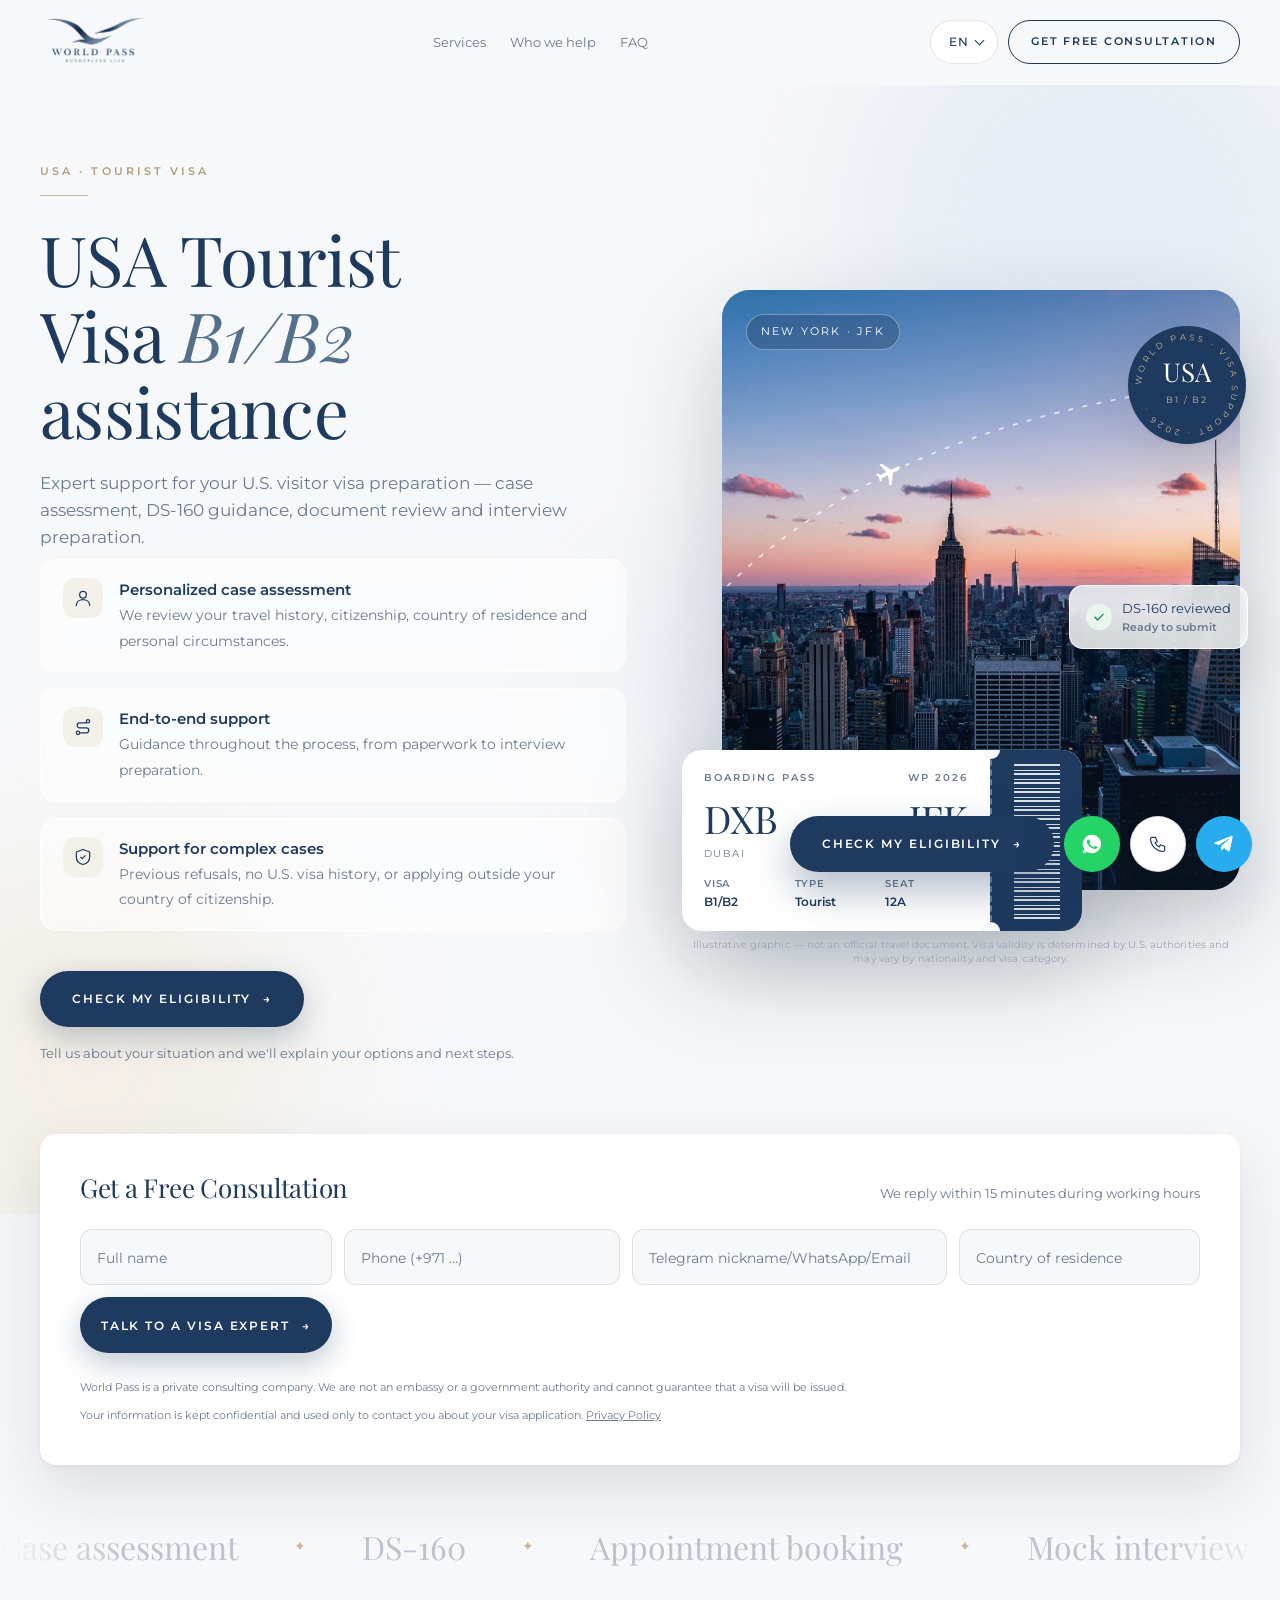
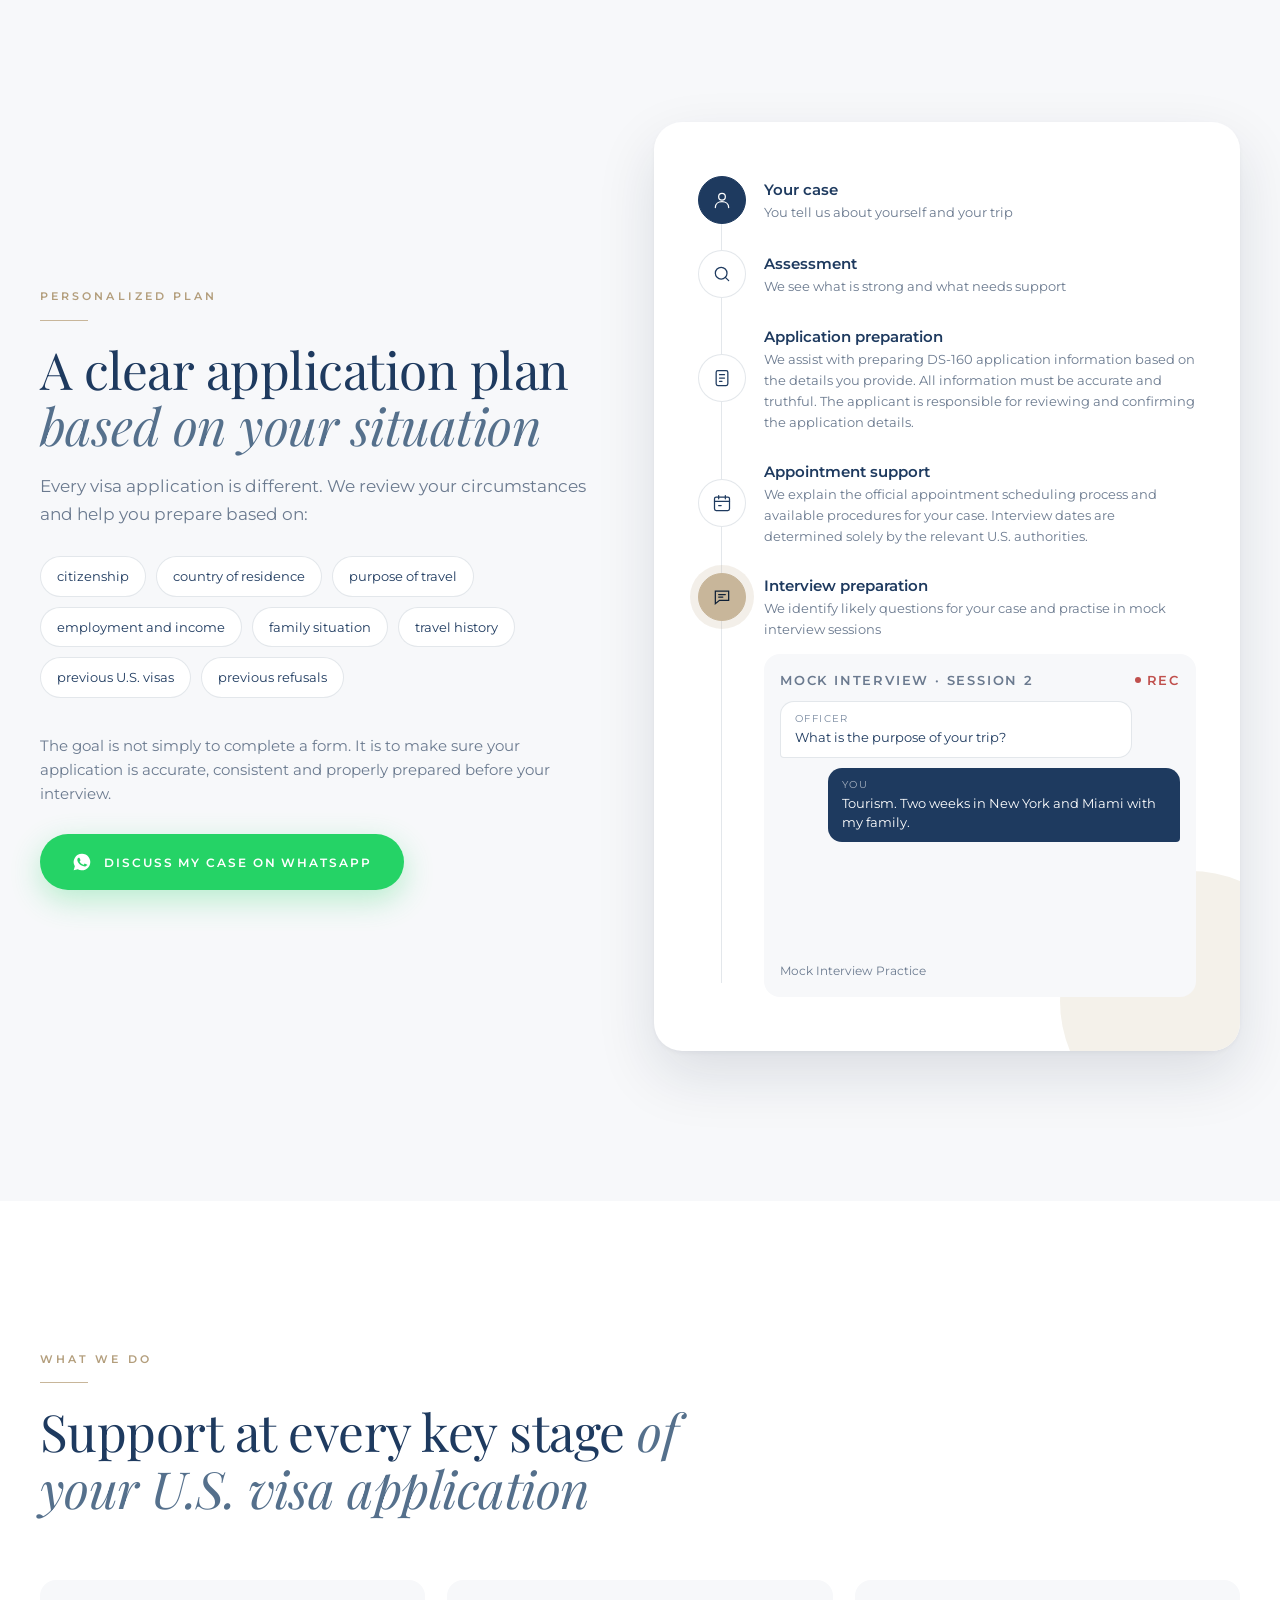
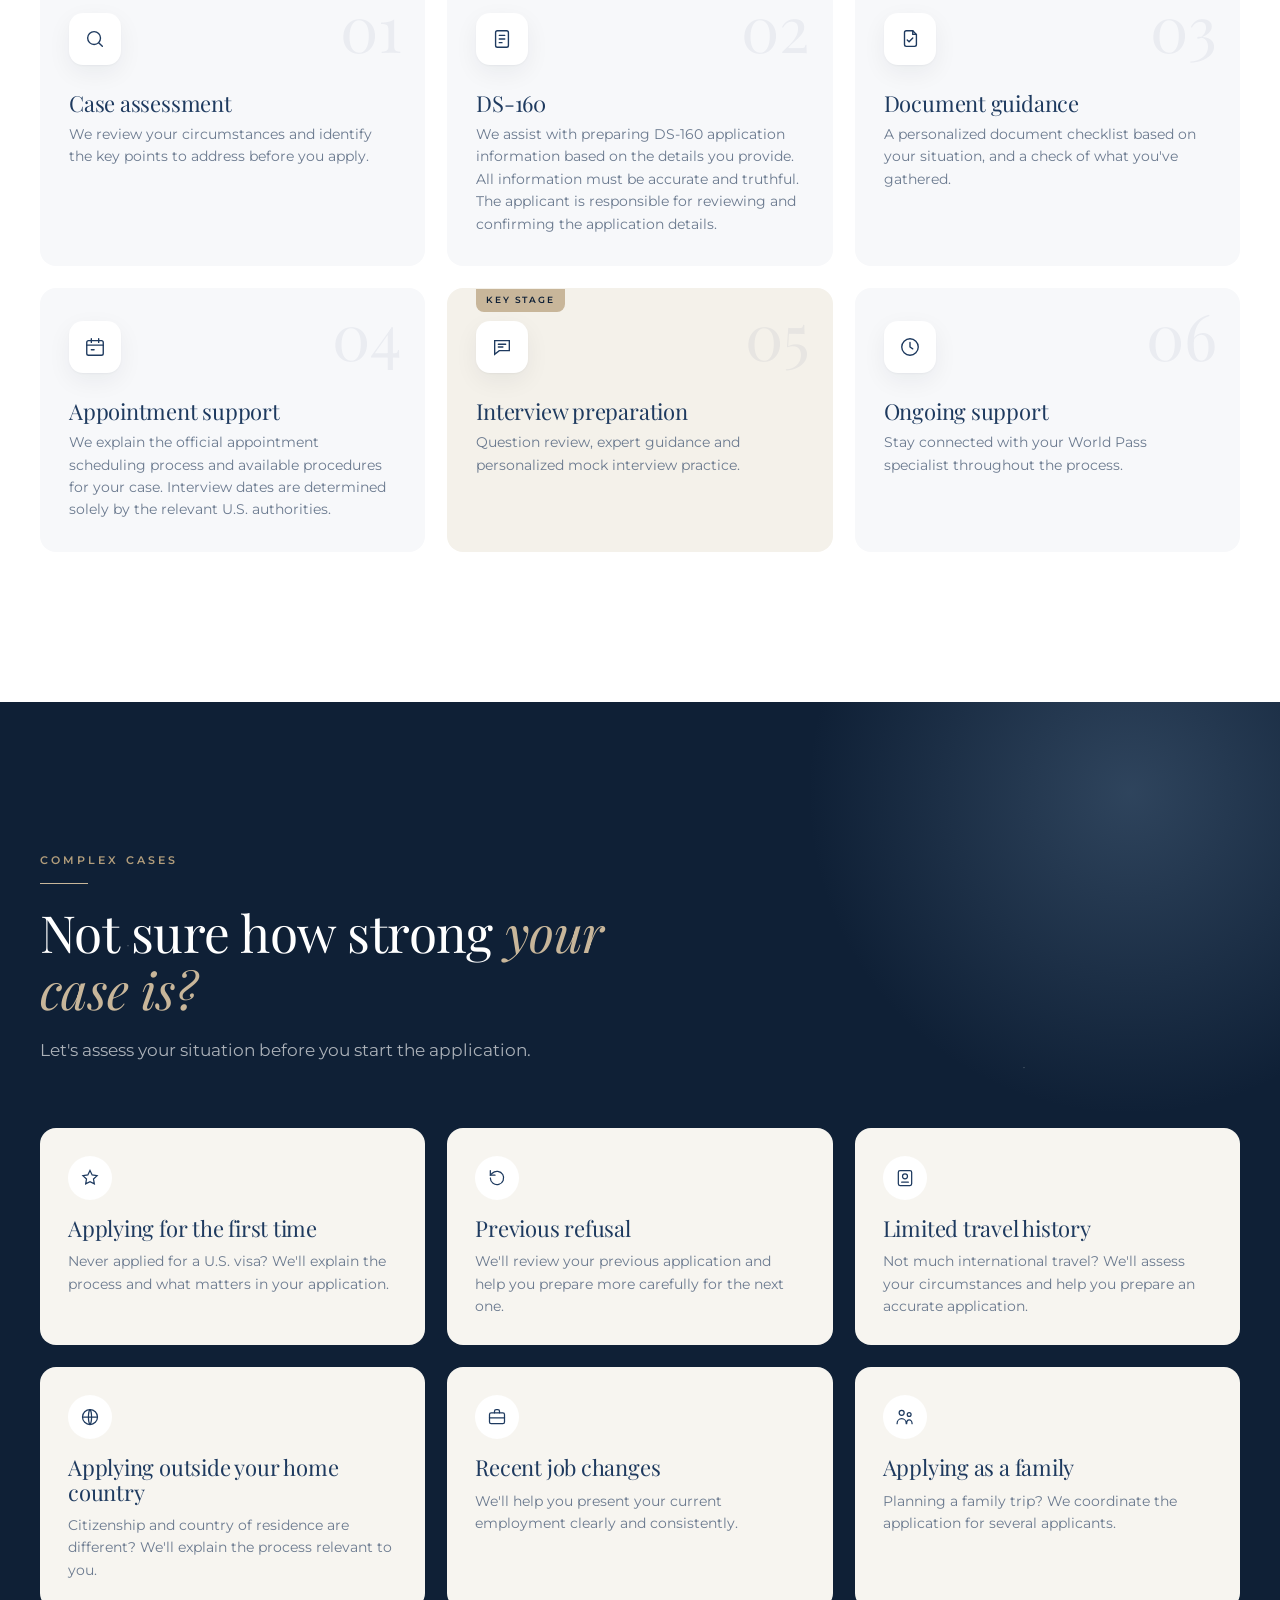
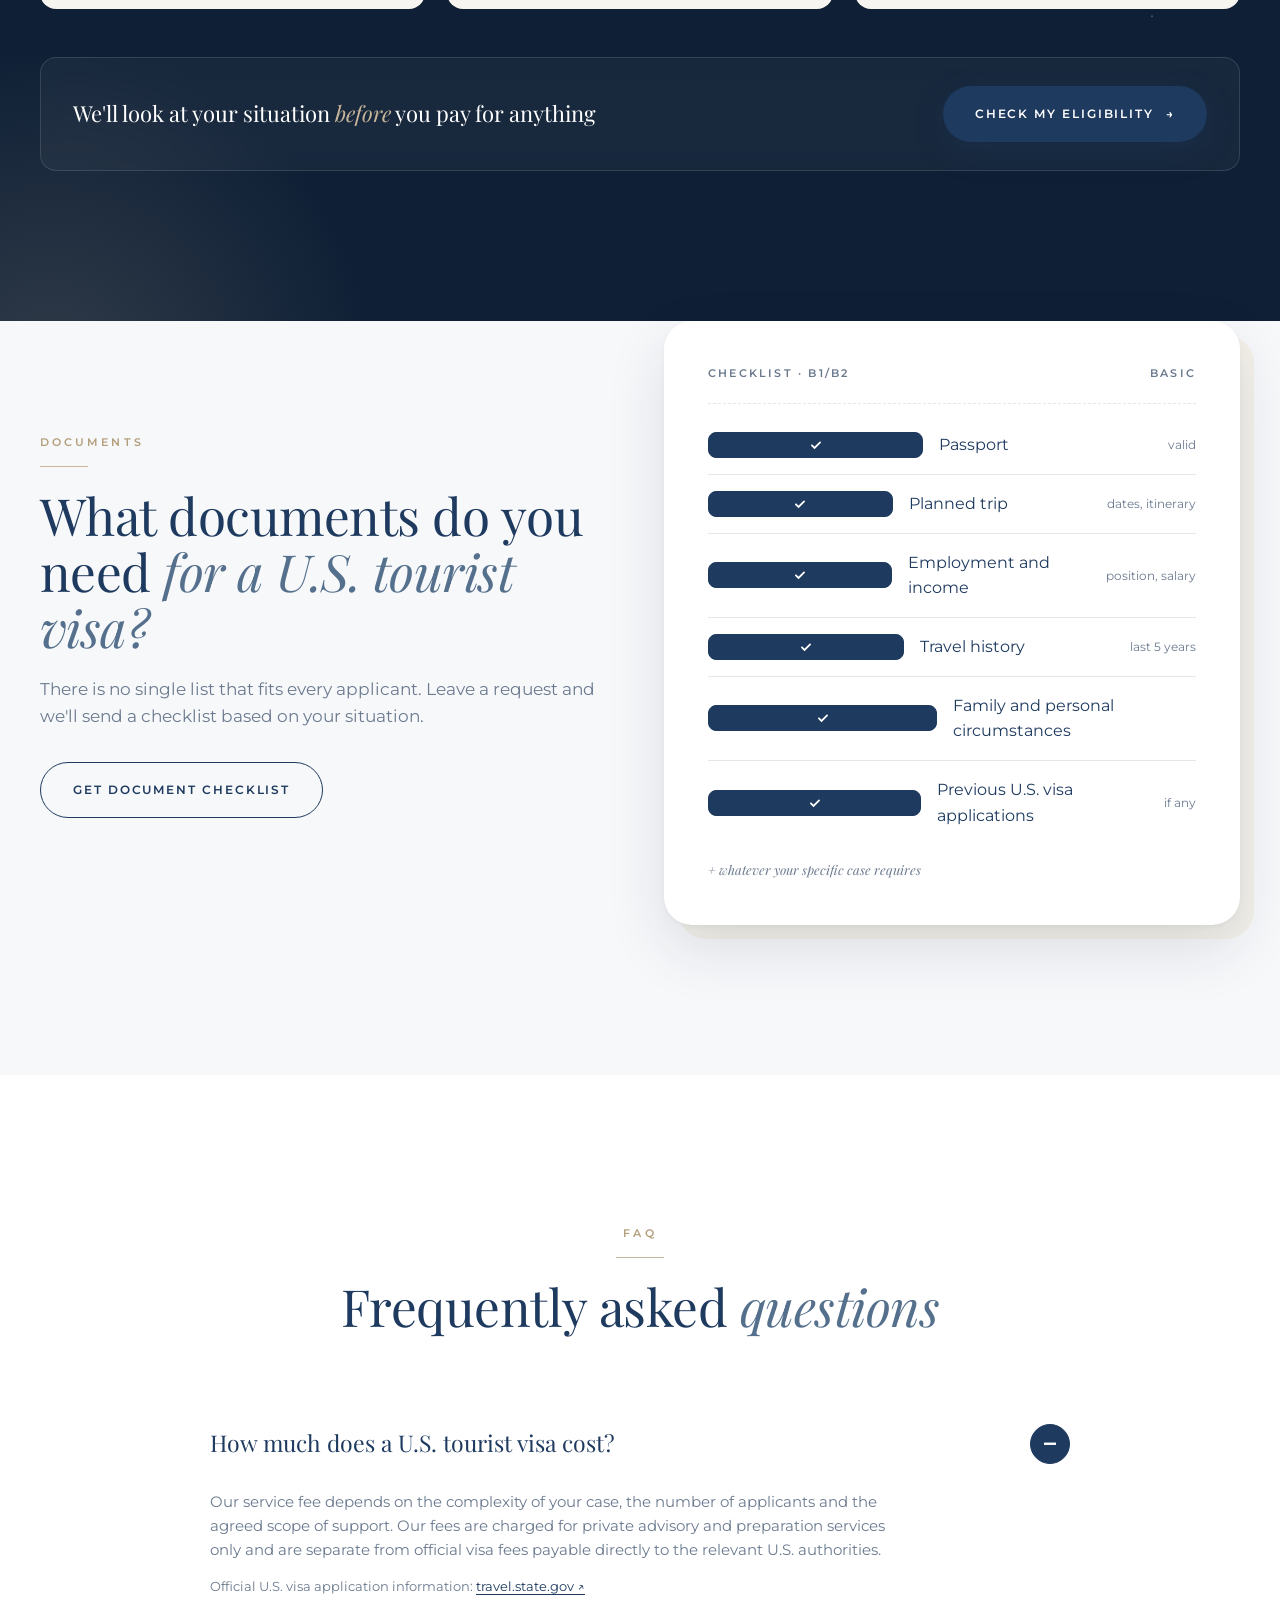
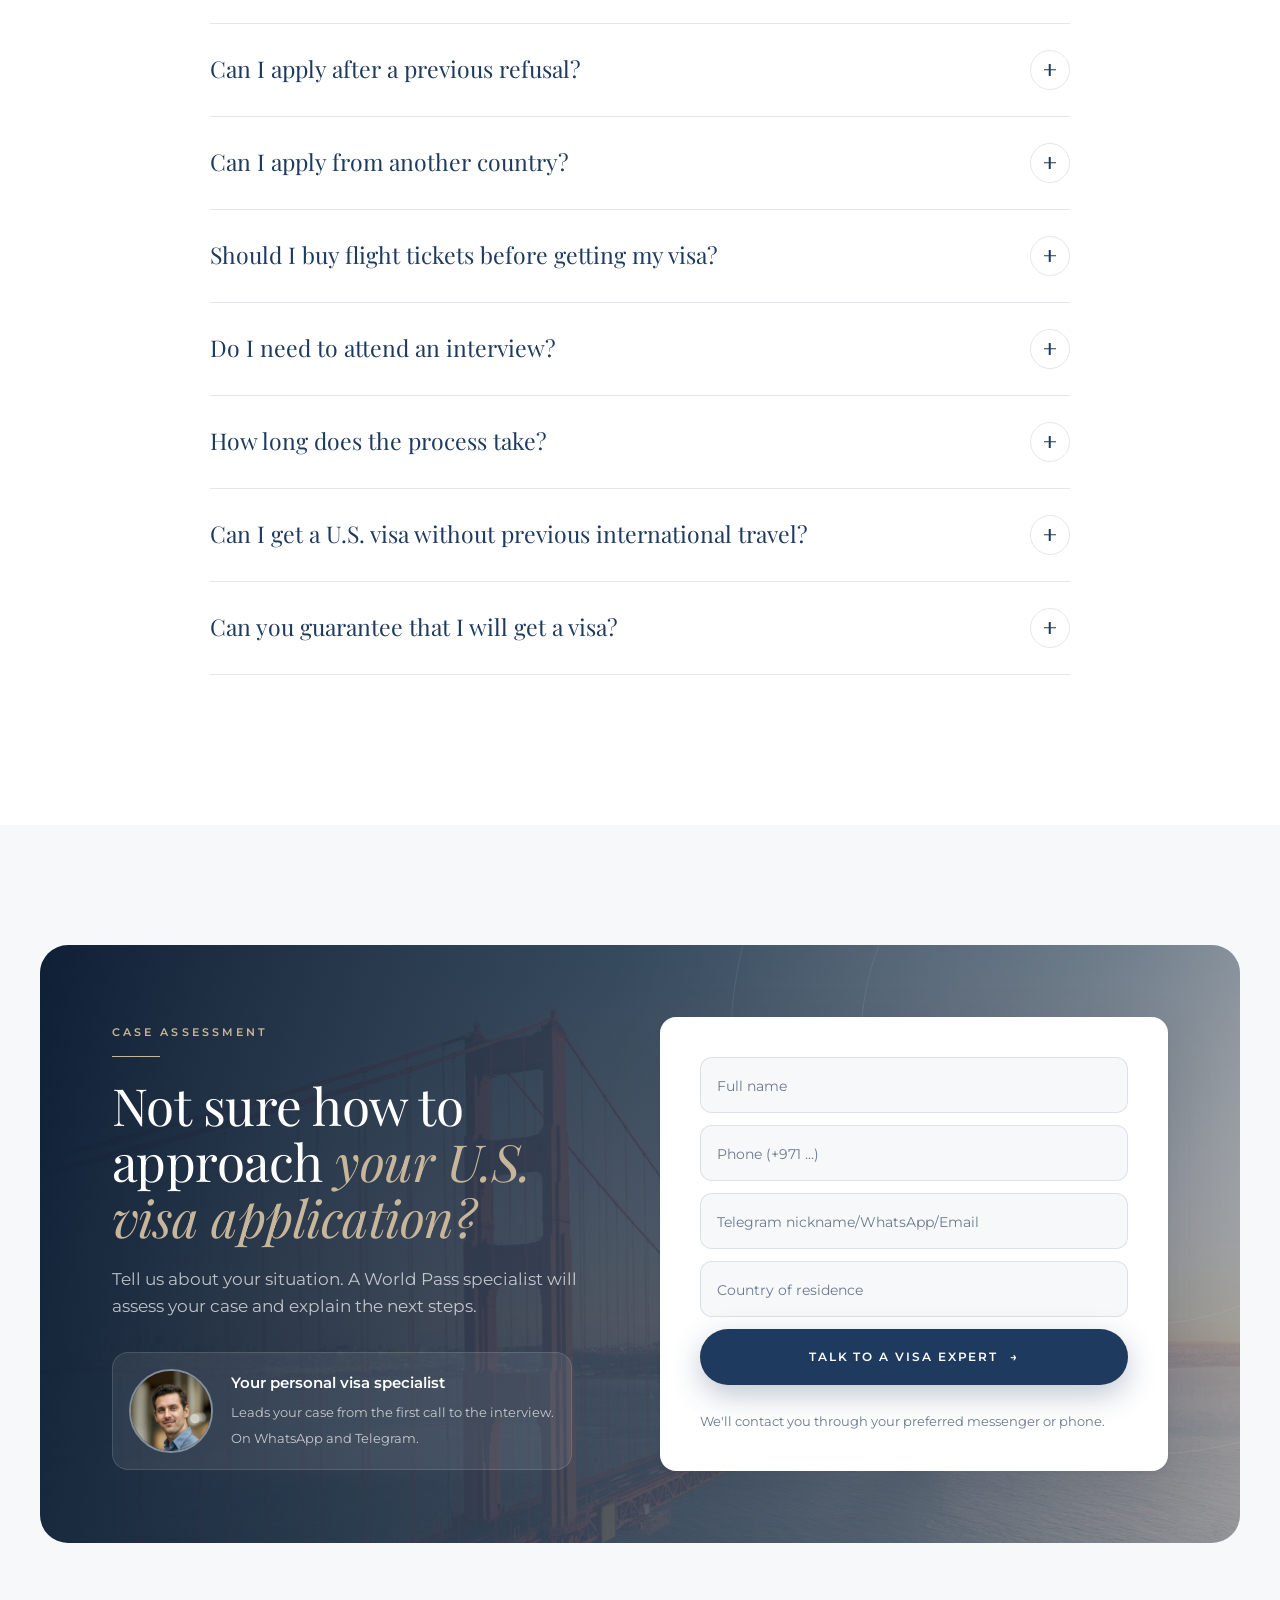
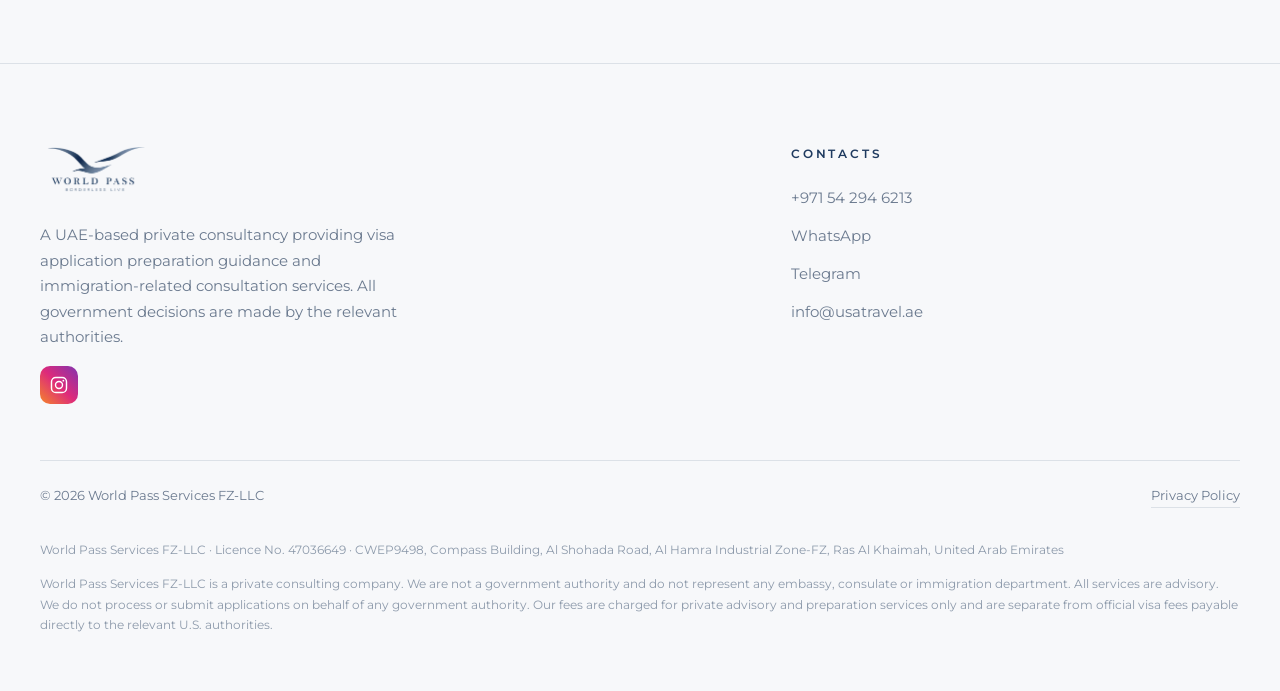
==== index.html @ cd669816 "Forms: phone label with example country code — Phone (+971 …) / Телефон (+7 …), as on worldpass.ae C" ====
<!doctype html>
<html lang="en" class="no-js">
<head>
<meta charset="utf-8">
<meta name="viewport" content="width=device-width, initial-scale=1">
<!-- Google Tag Manager -->
<script>(function(w,d,s,l,i){w[l]=w[l]||[];w[l].push({'gtm.start':
new Date().getTime(),event:'gtm.js'});var f=d.getElementsByTagName(s)[0],
j=d.createElement(s),dl=l!='dataLayer'?'&l='+l:'';j.async=true;j.src=
'https://www.googletagmanager.com/gtm.js?id='+i+dl;f.parentNode.insertBefore(j,f);
})(window,document,'script','dataLayer','GTM-W5TBSJFH');</script>
<!-- End Google Tag Manager -->
<title data-i18n="meta.title">USA Tourist Visa B1/B2 Assistance — World Pass</title>
<meta name="description" content="U.S. B1/B2 tourist visa support: case assessment, DS-160, appointment and interview preparation. World Pass, UAE.">
<link rel="canonical" href="https://usatravel.ae/">
<meta name="robots" content="index, follow, max-image-preview:large">
<meta name="keywords" content="USA tourist visa, B1/B2 visa assistance, US visa Dubai, US visa UAE, DS-160 help, US visa interview preparation, виза в США, туристическая виза США, виза B1/B2, виза в США для резидентов ОАЭ, виза в США для граждан России, виза в США для граждан Турции, виза в США для граждан Армении, виза в США для граждан Казахстана">
<link rel="alternate" hreflang="en" href="https://usatravel.ae/">
<link rel="alternate" hreflang="ru" href="https://usatravel.ae/?lang=ru">
<link rel="alternate" hreflang="x-default" href="https://usatravel.ae/">
<meta property="og:locale" content="en_US">
<meta property="og:locale:alternate" content="ru_RU">
<meta property="og:site_name" content="World Pass">
<meta property="og:type" content="website">
<meta property="og:url" content="https://usatravel.ae/">
<meta property="og:title" content="USA Tourist Visa B1/B2 Assistance — World Pass">
<meta property="og:description" content="Private advisory support for U.S. B1/B2 visitor visa preparation: case assessment, DS-160 guidance, document review and interview preparation. UAE-based, working with clients of any nationality, including residents of the UAE, Russia, Türkiye, Armenia and Kazakhstan. English and Russian.">
<meta property="og:image" content="https://usatravel.ae/og-image.png">
<meta property="og:image:width" content="1200">
<meta property="og:image:height" content="630">
<meta name="twitter:card" content="summary_large_image">
<meta name="twitter:title" content="USA Tourist Visa B1/B2 Assistance — World Pass">
<meta name="twitter:description" content="Case assessment, DS-160 guidance, document review and interview preparation for the U.S. visitor visa. English and Russian.">
<meta name="twitter:image" content="https://usatravel.ae/og-image.png">
<script type="application/ld+json">
{
  "@context": "https://schema.org",
  "@graph": [
    {
      "@type": ["Organization", "ProfessionalService"],
      "@id": "https://usatravel.ae/#organization",
      "name": "World Pass",
      "legalName": "World Pass Services FZ-LLC",
      "url": "https://usatravel.ae/",
      "logo": "https://usatravel.ae/favicon-512.png",
      "image": "https://usatravel.ae/og-image.png",
      "description": "UAE-based private consultancy providing visa application preparation guidance and immigration-related consultation services. Assistance with U.S. B1/B2 visitor visa preparation: case assessment, DS-160 guidance, document review and interview preparation. We work with clients of any nationality, including residents of the UAE, Russia, Türkiye, Armenia, Kazakhstan and other CIS countries. We are not a government authority and do not represent any embassy or consulate.",
      "telephone": "+971542946213",
      "email": "info@usatravel.ae",
      "sameAs": [
        "https://worldpass.ae/",
        "https://www.instagram.com/world_pass_services",
        "https://t.me/worldpassae"
      ],
      "address": {
        "@type": "PostalAddress",
        "streetAddress": "CWEP9498, Compass Building, Al Shohada Road, Al Hamra Industrial Zone-FZ",
        "addressLocality": "Ras Al Khaimah",
        "addressCountry": "AE"
      },
      "areaServed": [
        { "@type": "Country", "name": "United Arab Emirates" },
        { "@type": "City", "name": "Dubai" },
        { "@type": "Country", "name": "Russia" },
        { "@type": "Country", "name": "Türkiye" },
        { "@type": "Country", "name": "Armenia" },
        { "@type": "Country", "name": "Kazakhstan" }
      ],
      "knowsLanguage": ["en", "ru"],
      "contactPoint": [{
        "@type": "ContactPoint",
        "telephone": "+971542946213",
        "email": "info@usatravel.ae",
        "contactType": "customer service",
        "availableLanguage": ["English", "Russian"],
        "areaServed": ["AE", "RU", "TR", "AM", "KZ"]
      }],
      "makesOffer": [
        { "@type": "Offer", "itemOffered": { "@type": "Service", "name": "U.S. B1/B2 visa case assessment", "serviceType": "Visa consultation", "description": "Assessment of your situation and documents before applying for a U.S. visitor visa." }, "areaServed": ["AE", "RU", "TR", "AM", "KZ"] },
        { "@type": "Offer", "itemOffered": { "@type": "Service", "name": "DS-160 guidance", "serviceType": "Visa application preparation", "description": "Guidance on completing the DS-160 form accurately and consistently." }, "areaServed": ["AE", "RU", "TR", "AM", "KZ"] },
        { "@type": "Offer", "itemOffered": { "@type": "Service", "name": "Document review", "serviceType": "Visa application preparation", "description": "Review of supporting documents for the U.S. visitor visa interview." }, "areaServed": ["AE", "RU", "TR", "AM", "KZ"] },
        { "@type": "Offer", "itemOffered": { "@type": "Service", "name": "Interview preparation", "serviceType": "Visa consultation", "description": "Mock interview practice and preparation for the consular interview." }, "areaServed": ["AE", "RU", "TR", "AM", "KZ"] }
      ]
    },
    {
      "@type": "WebSite",
      "@id": "https://usatravel.ae/#website",
      "url": "https://usatravel.ae/",
      "name": "USA Tourist Visa B1/B2 Assistance — World Pass",
      "inLanguage": ["en", "ru"],
      "publisher": { "@id": "https://usatravel.ae/#organization" }
    },
    {
      "@type": "WebPage",
      "@id": "https://usatravel.ae/#webpage",
      "url": "https://usatravel.ae/",
      "name": "USA Tourist Visa B1/B2 Assistance — World Pass",
      "description": "U.S. B1/B2 tourist visa support: case assessment, DS-160, appointment and interview preparation. World Pass, UAE.",
      "isPartOf": { "@id": "https://usatravel.ae/#website" },
      "about": { "@id": "https://usatravel.ae/#organization" },
      "inLanguage": "en"
    },
    {
      "@type": "FAQPage",
      "@id": "https://usatravel.ae/#faq",
      "mainEntity": [
        { "@type": "Question", "name": "How much does a U.S. tourist visa cost?", "acceptedAnswer": { "@type": "Answer", "text": "Our service fee depends on the complexity of your case, the number of applicants and the agreed scope of support. Our fees are charged for private advisory and preparation services only and are separate from official visa fees payable directly to the relevant U.S. authorities." } },
        { "@type": "Question", "name": "Can I apply after a previous refusal?", "acceptedAnswer": { "@type": "Answer", "text": "Yes. A previous refusal does not automatically prevent you from applying again. Before reapplying, it is important to understand your previous application and what has changed." } },
        { "@type": "Question", "name": "Can I apply from another country?", "acceptedAnswer": { "@type": "Answer", "text": "In general, you may apply in your country of nationality or in a country where you are legally resident. The right process depends on your circumstances and the current rules of the relevant U.S. embassy." } },
        { "@type": "Question", "name": "Should I buy flight tickets before getting my visa?", "acceptedAnswer": { "@type": "Answer", "text": "No. We recommend waiting until your visa has been issued before making non-refundable travel arrangements." } },
        { "@type": "Question", "name": "Do I need to attend an interview?", "acceptedAnswer": { "@type": "Answer", "text": "For most first-time applicants, an in-person interview is required. Some applicants may qualify for an interview waiver when renewing a visa." } },
        { "@type": "Question", "name": "How long does the process take?", "acceptedAnswer": { "@type": "Answer", "text": "The timeline depends on consular appointment wait times in the city where you apply and individual processing by U.S. authorities. During our consultation, we explain how official appointment scheduling works and the options available around your travel dates. Earlier appointments cannot be guaranteed." } },
        { "@type": "Question", "name": "Can I get a U.S. visa without previous international travel?", "acceptedAnswer": { "@type": "Answer", "text": "Yes. Limited travel history does not automatically prevent you from obtaining a visa. Each application is assessed individually." } },
        { "@type": "Question", "name": "Can you guarantee that I will get a visa?", "acceptedAnswer": { "@type": "Answer", "text": "No one can guarantee a U.S. visa — the final decision is made by a U.S. consular officer. Our role is to help you prepare a complete, accurate application and to prepare you for the interview." } }
      ]
    }
  ]
}
</script>
<link rel="icon" type="image/png" sizes="32x32" href="favicon-32.png">
<link rel="icon" type="image/png" sizes="192x192" href="favicon-192.png">
<link rel="apple-touch-icon" sizes="180x180" href="apple-touch-icon.png">
<link rel="preconnect" href="https://fonts.googleapis.com">
<link rel="preconnect" href="https://fonts.gstatic.com" crossorigin>
<link href="https://fonts.googleapis.com/css2?family=Montserrat:wght@400;600&family=Playfair+Display:ital,wght@0,400;1,400&display=swap" rel="stylesheet">
<style>
/* ============ TOKENS (как на worldpass.ae) ============ */
:root{
  --navy:#1E3A5F; --navy-2:#162C49; --navy-3:#0F2036;
  --gold:#C8B69A; --gold-2:#B39E7C;
  --cream:#F4F1EA; --mist:#F7F8FA; --white:#fff;
  --ink:#1E3A5F; --muted:#6B7A8F; --line:rgba(30,58,95,.12);
  --wa:#25D366;
  --r-sm:12px; --r:16px; --r-lg:28px;
  --shadow-1:0 1px 2px rgba(15,32,54,.04),0 8px 24px rgba(15,32,54,.06);
  --shadow-2:0 2px 4px rgba(15,32,54,.04),0 24px 60px rgba(15,32,54,.12);
  --shadow-3:0 40px 100px rgba(15,32,54,.22);
  --serif:"Playfair Display","Times New Roman",Georgia,serif;
  --sans:Montserrat,"Helvetica Neue",Arial,sans-serif;
  --ease:cubic-bezier(.2,.7,.2,1);
}
*{box-sizing:border-box;margin:0;padding:0}
html{scroll-behavior:smooth}
body{font-family:var(--sans);color:var(--ink);background:var(--mist);font-size:16px;line-height:1.6;-webkit-font-smoothing:antialiased;overflow-x:hidden}
img,svg{display:block;max-width:100%}
a{color:inherit;text-decoration:none}
button,input,select{font:inherit;color:inherit}
.container{width:min(1200px,100% - 32px);margin-inline:auto}
@media(min-width:768px){.container{width:min(1200px,100% - 80px)}}

/* ============ TYPO ============ */
.eyebrow{font-size:11px;letter-spacing:.28em;text-transform:uppercase;color:var(--gold-2);font-weight:500;display:inline-flex;flex-direction:column;gap:14px}
.eyebrow::after{content:"";width:48px;height:1px;background:var(--gold)}
.eyebrow.center{align-items:center}
h1,h2,h3{font-family:var(--serif);font-weight:400;line-height:1.1;letter-spacing:-.01em}
h1{font-size:clamp(40px,5.4vw,72px)}
h2{font-size:clamp(32px,4vw,52px)}
h3{font-size:22px}
em{font-style:italic;color:#55708C}
.lead{font-size:17px;color:var(--muted);font-weight:300;max-width:560px}
.section{padding:clamp(80px,11vw,140px) 0;position:relative}
.section-head{display:grid;gap:20px;margin-bottom:56px;max-width:720px}
.section-head.center{text-align:center;margin-inline:auto;justify-items:center}

/* ============ BUTTONS ============ */
.btn{display:inline-flex;align-items:center;justify-content:center;gap:12px;height:56px;padding:0 32px;border-radius:999px;border:0;cursor:pointer;font-size:12px;font-weight:600;letter-spacing:.16em;text-transform:uppercase;transition:transform .4s var(--ease),box-shadow .4s var(--ease),background .3s;position:relative;overflow:hidden;white-space:nowrap}
.btn-primary{background:var(--navy);color:#fff;box-shadow:0 10px 30px rgba(30,58,95,.28)}
.btn-primary:hover{transform:translateY(-2px);box-shadow:0 18px 40px rgba(30,58,95,.35)}
.btn-gold{background:var(--gold);color:var(--navy-3)}
.btn-gold:hover{transform:translateY(-2px);background:#d4c3a8}
.btn-ghost{background:transparent;color:var(--navy);border:1px solid var(--navy)}
.btn-ghost:hover{background:var(--navy);color:#fff}
.btn-wa{background:var(--wa);color:#fff;box-shadow:0 10px 30px rgba(37,211,102,.3)}
.btn-wa:hover{transform:translateY(-2px)}
.btn .arrow{transition:transform .4s var(--ease)}
.btn:hover .arrow{transform:translateX(4px)}
.btn::after{content:"";position:absolute;inset:0;background:linear-gradient(110deg,transparent 30%,rgba(255,255,255,.28) 50%,transparent 70%);transform:translateX(-120%);transition:transform .9s var(--ease)}
.btn:hover::after{transform:translateX(120%)}
.note{font-size:13px;color:var(--muted);display:flex;align-items:center;gap:8px;margin-top:14px}
.dot-live{width:8px;height:8px;border-radius:50%;background:var(--wa);box-shadow:0 0 0 0 rgba(37,211,102,.5);animation:pulse 2s infinite}
@keyframes pulse{70%{box-shadow:0 0 0 10px rgba(37,211,102,0)}100%{box-shadow:0 0 0 0 rgba(37,211,102,0)}}

/* ============ TOPBAR + HEADER ============ */
.topbar{background:var(--navy);color:rgba(255,255,255,.85);font-size:11px;letter-spacing:.14em;text-transform:uppercase;text-align:center;padding:10px 16px}
.topbar b{color:var(--gold);font-weight:500}
.header{position:sticky;top:0;z-index:50;background:rgba(247,248,250,.72);backdrop-filter:saturate(1.4) blur(16px);-webkit-backdrop-filter:saturate(1.4) blur(16px);border-bottom:1px solid transparent;transition:border-color .3s,box-shadow .3s}
.header.scrolled{border-color:var(--line);box-shadow:0 6px 30px rgba(15,32,54,.05)}
.header .container{display:flex;align-items:center;justify-content:space-between;height:76px}
.logo{display:flex;align-items:center;gap:12px}
.logo-img{height:54px;width:auto}
.logo-text{border-left:1px solid var(--navy);padding-left:10px;line-height:1}
.logo-text b{display:block;font-family:var(--serif);font-weight:400;font-size:19px;letter-spacing:.12em}
.logo-text small{font-size:7px;letter-spacing:.42em;color:var(--muted)}
.nav{display:none;gap:32px;font-size:13px;color:var(--muted)}
.nav a{position:relative;transition:color .3s}
.nav a::after{content:"";position:absolute;left:0;bottom:-6px;width:100%;height:1px;background:var(--gold);transform:scaleX(0);transform-origin:left;transition:transform .4s var(--ease)}
.nav a:hover{color:var(--navy)}
.nav a:hover::after{transform:scaleX(1)}
.header .btn{height:44px;padding:0 22px;font-size:11px}
.header-cta{display:none}
@media(min-width:1024px){.nav{display:flex}.header-cta{display:inline-flex}}

/* ============ HERO ============ */
.hero{position:relative;padding:56px 0 150px;overflow:hidden;isolation:isolate}
.hero-bg{position:absolute;inset:0;z-index:-1;pointer-events:none}
.blob{position:absolute;border-radius:50%;filter:blur(70px);opacity:.55}
.blob.b1{width:520px;height:520px;background:#DCE6F2;top:-120px;right:-80px}
.blob.b2{width:420px;height:420px;background:#F1E8D8;bottom:-60px;left:-120px;animation-delay:-6s}
.blob.b3{width:300px;height:300px;background:#E6ECF4;top:40%;left:45%;animation-delay:-12s}
@keyframes drift{to{transform:translate(40px,-30px) scale(1.08)}}
.grid-lines{position:absolute;inset:0;background-image:linear-gradient(var(--line) 1px,transparent 1px),linear-gradient(90deg,var(--line) 1px,transparent 1px);background-size:80px 80px;mask-image:radial-gradient(ellipse at 70% 40%,#000 0%,transparent 65%);-webkit-mask-image:radial-gradient(ellipse at 70% 40%,#000 0%,transparent 65%);opacity:.5}
.hero .container{display:grid;gap:56px;align-items:center}
@media(min-width:1024px){.hero .container{grid-template-columns:1.05fr 1fr}}
.hero h1{margin:24px 0 22px}
.hero h1 .line{display:block;overflow:hidden}
.hero h1 .line>span{display:inline-block;transform:translateY(110%);animation:rise 1.1s var(--ease) forwards}
.hero h1 .line:nth-child(2)>span{animation-delay:.12s}
.hero h1 .line:nth-child(3)>span{animation-delay:.24s}
@keyframes rise{to{transform:none}}
.perks{display:grid;gap:14px;margin:32px 0 36px}
.perk{display:flex;gap:16px;align-items:flex-start;padding:14px 18px;border-radius:var(--r);background:rgba(255,255,255,.55);border:1px solid rgba(255,255,255,.8);backdrop-filter:blur(8px);transition:transform .4s var(--ease),background .3s,box-shadow .4s}
.perk:hover{transform:translateX(6px);background:#fff;box-shadow:var(--shadow-1)}
.perk-ic{flex:none;width:40px;height:40px;border-radius:12px;display:grid;place-items:center;background:var(--cream);color:var(--navy)}
.perk-ic svg{width:20px;height:20px}
.perk b{display:block;font-weight:600;font-size:15px}
.perk span{font-size:14px;color:var(--muted)}

/* hero visual — многослойный коллаж */
.visual{position:relative;height:clamp(440px,52vw,600px);perspective:1200px}
.layer{position:absolute;transition:transform .8s var(--ease);will-change:transform}
.sky{inset:0 0 40px 40px;border-radius:var(--r-lg);overflow:hidden;background:linear-gradient(180deg,#9FB4CC 0%,#D9C7AE 62%,#EBDCC6 100%);box-shadow:var(--shadow-3)}
.sky::before{content:"";position:absolute;inset:0;background:radial-gradient(circle at 75% 30%,rgba(255,240,215,.9),transparent 30%)}
.sky .sun{position:absolute;width:90px;height:90px;border-radius:50%;background:#FFF4E2;top:20%;right:20%;box-shadow:0 0 80px 30px rgba(255,236,205,.7)}
.sky .skyline{position:absolute;left:0;right:0;bottom:0;width:100%;height:62%}
.sky .cloud{position:absolute;height:14px;border-radius:999px;background:rgba(255,255,255,.65);filter:blur(1px);animation:cloud 40s linear infinite}
.sky .cloud.c1{width:140px;top:16%;left:-160px}
.sky .cloud.c2{width:90px;top:30%;left:-120px;animation-duration:55s;animation-delay:-20s}
.sky .cloud.c3{width:200px;top:8%;left:-220px;animation-duration:70s;animation-delay:-35s;opacity:.6}
@keyframes cloud{to{transform:translateX(900px)}}
.sky .flight{position:absolute;inset:0;width:100%;height:100%}
@keyframes dash{to{stroke-dashoffset:-600}}
.plane{position:absolute;left:0;top:0;width:28px;height:28px;color:#fff;offset-path:path("M 40 260 C 160 120, 320 80, 560 60");offset-rotate:auto;animation:fly 9s var(--ease) infinite}
@keyframes fly{0%{offset-distance:0%;opacity:0}10%{opacity:1}85%{opacity:1}100%{offset-distance:100%;opacity:0}}
.sky .glass-tag{position:absolute;left:24px;top:24px;padding:8px 14px;border-radius:999px;background:rgba(255,255,255,.35);backdrop-filter:blur(10px);color:#fff;font-size:11px;letter-spacing:.2em;text-transform:uppercase;border:1px solid rgba(255,255,255,.5)}

.pass{left:0;bottom:0;width:min(400px,82%);background:#fff;border-radius:20px;box-shadow:var(--shadow-3);display:grid;grid-template-columns:1fr 92px;overflow:hidden}
.pass-main{padding:20px 22px}
.pass-top{display:flex;justify-content:space-between;align-items:center;font-size:10px;letter-spacing:.2em;text-transform:uppercase;color:var(--muted)}
.pass-route{display:flex;align-items:center;justify-content:space-between;margin:14px 0}
.pass-route .code{font-family:var(--serif);font-size:38px;line-height:1}
.pass-route small{display:block;font-size:10px;letter-spacing:.14em;color:var(--muted);text-transform:uppercase;margin-top:4px}
.pass-route .mid{flex:1;margin:0 14px;border-top:1px dashed var(--gold);position:relative}
.pass-route .mid svg{position:absolute;left:50%;top:-11px;transform:translateX(-50%);width:20px;color:var(--navy);background:#fff;padding:0 2px}
.pass-meta{display:grid;grid-template-columns:repeat(3,1fr);gap:8px;font-size:10px;color:var(--muted);letter-spacing:.08em;text-transform:uppercase}
.pass-meta b{display:block;color:var(--navy);font-size:13px;letter-spacing:0;text-transform:none;font-weight:600}
.pass-stub{background:var(--navy);color:#fff;border-left:2px dashed rgba(255,255,255,.35);display:grid;place-items:center;padding:12px;position:relative}
.pass-stub::before,.pass-stub::after{content:"";position:absolute;left:-10px;width:18px;height:18px;border-radius:50%;background:var(--mist)}
.pass-stub::before{top:-9px}.pass-stub::after{bottom:-9px}
.barcode{width:46px;height:100%;min-height:110px;background:repeating-linear-gradient(0deg,#fff 0 2px,transparent 2px 4px,#fff 4px 5px,transparent 5px 9px);opacity:.85}
@keyframes float{0%,100%{translate:0 0}50%{translate:0 -10px}}

.badge-visa{right:-6px;top:36px;width:118px;height:118px;border-radius:50%;background:var(--navy);color:#fff;display:grid;place-items:center;text-align:center;box-shadow:var(--shadow-2)}
.badge-visa svg.ring{position:absolute;inset:0;width:100%;height:100%;animation:spin 22s linear infinite}
.badge-visa b{font-family:var(--serif);font-weight:400;font-size:26px;line-height:1;display:block}
.badge-visa small{font-size:9px;letter-spacing:.22em;color:var(--gold)}
@keyframes spin{to{transform:rotate(360deg)}}
.chip{display:flex;align-items:center;gap:10px;padding:12px 16px;border-radius:14px;background:rgba(255,255,255,.82);backdrop-filter:blur(14px);-webkit-backdrop-filter:blur(14px);border:1px solid rgba(255,255,255,.9);box-shadow:var(--shadow-2);font-size:13px;white-space:nowrap}
.chip .ok{width:26px;height:26px;border-radius:50%;display:grid;place-items:center;background:#E8F6EE;color:#1E8E57}
.chip .ok svg{width:14px}
.chip small{display:block;color:var(--muted);font-size:11px}
.chip-1{right:6%;bottom:118px}
.chip-2{left:16%;top:-6px}
.chip .bar{width:80px;height:4px;border-radius:4px;background:var(--line);overflow:hidden;margin-top:6px}
.chip .bar i{display:block;height:100%;width:0;background:var(--gold);animation:fill 3.2s var(--ease) 1s forwards}
@keyframes fill{to{width:100%}}
@media(max-width:600px){.chip-2{display:none}.badge-visa{width:92px;height:92px}.badge-visa b{font-size:20px}.sky{left:16px}}

/* entrance */
.enter{opacity:0;transform:translateY(24px);animation:enter 1s var(--ease) forwards}
@keyframes enter{to{opacity:1;transform:none}}

/* ============ HERO FORM — карточка, наслаивается на край hero ============ */
.form-dock{position:relative;z-index:5;margin-top:-104px}
.form-card{background:#fff;border-radius:var(--r);box-shadow:var(--shadow-2);padding:clamp(24px,3.5vw,40px);display:grid;gap:22px}
.form-card header{display:flex;flex-wrap:wrap;justify-content:space-between;align-items:baseline;gap:8px 24px}
.form-card h3{font-size:26px}
.form-card header p{font-size:13px;color:var(--muted)}
.fields{display:grid;gap:12px}
@media(min-width:768px){.fields{grid-template-columns:1fr 1.3fr 1fr}.fields .btn{grid-column:1/-1}}
@media(min-width:1100px){.fields{grid-template-columns:1fr 1.35fr 1fr auto}.fields .btn{grid-column:auto}}
.field{position:relative}
.field input,.field select{width:100%;height:56px;border:1px solid var(--line);border-radius:var(--r-sm);background:var(--mist);padding:20px 16px 6px;font-size:15px;outline:none;transition:border-color .3s,background .3s,box-shadow .3s;appearance:none;-webkit-appearance:none}
.field select{padding-right:40px;cursor:pointer}
.field.select::after{content:"";position:absolute;right:18px;top:50%;width:7px;height:7px;border-right:1.5px solid var(--muted);border-bottom:1.5px solid var(--muted);transform:translateY(-70%) rotate(45deg);pointer-events:none}
.field label{position:absolute;left:17px;top:18px;font-size:14px;color:var(--muted);pointer-events:none;transition:all .25s var(--ease)}
.field input:focus,.field select:focus{border-color:var(--navy);background:#fff;box-shadow:0 0 0 4px rgba(30,58,95,.08)}
.field input:focus+label,.field input:not(:placeholder-shown)+label,.field select+label{top:7px;font-size:10px;letter-spacing:.12em;text-transform:uppercase}
.phone-combo{display:grid;grid-template-columns:132px 1fr;gap:0}
.phone-combo select{font-size:14px}
.phone-combo .field:first-child select{border-radius:var(--r-sm) 0 0 var(--r-sm);border-right:0}
.phone-combo .field:last-child input{border-radius:0 var(--r-sm) var(--r-sm) 0}
.form-ok{display:none;align-items:center;gap:14px;padding:18px;border-radius:var(--r-sm);background:#EEF7F1;color:#1E6B45;font-size:15px}
form.sent .fields{display:none}
form.sent .form-ok{display:flex;animation:enter .6s var(--ease)}
.legal{font-size:11px;color:var(--muted)}
.legal a{text-decoration:underline}

/* ============ TICKER ============ */
.ticker{padding:56px 0 0;overflow:hidden;mask-image:linear-gradient(90deg,transparent,#000 10%,#000 90%,transparent);-webkit-mask-image:linear-gradient(90deg,transparent,#000 10%,#000 90%,transparent)}
.ticker-track{display:flex;gap:56px;width:max-content;animation:ticker 40s linear infinite}
.ticker span{font-family:var(--serif);font-size:clamp(22px,2.6vw,32px);color:rgba(30,58,95,.28);white-space:nowrap;display:flex;align-items:center;gap:56px}
.ticker span::after{content:"✦";font-size:14px;color:var(--gold)}
@keyframes ticker{to{transform:translateX(-50%)}}

/* ============ REVEAL ============ */
.reveal{opacity:0;transform:translateY(40px);transition:opacity 1s var(--ease),transform 1s var(--ease);transition-delay:calc(var(--i,0)*90ms)}
.reveal.in{opacity:1;transform:none}

/* ============ BLOCK 3 — план + путь до интервью ============ */
.plan{display:grid;gap:56px;align-items:center}
@media(min-width:1024px){.plan{grid-template-columns:1fr 1.05fr}}
.factors{display:flex;flex-wrap:wrap;gap:10px;margin:28px 0 36px}
.factors li{list-style:none;padding:9px 16px;border-radius:999px;border:1px solid var(--line);background:#fff;font-size:13px;transition:all .3s}
.factors li:hover{border-color:var(--gold);background:var(--cream)}
.route{position:relative;background:#fff;border-radius:var(--r-lg);padding:clamp(24px,4vw,44px);box-shadow:var(--shadow-2);overflow:hidden}
.route::before{content:"";position:absolute;inset:auto -80px -80px auto;width:260px;height:260px;border-radius:50%;background:var(--cream);z-index:0}
.steps{position:relative;z-index:1;display:grid;gap:6px}
.steps .rail{position:absolute;left:23px;top:24px;bottom:24px;width:1px;background:var(--line)}
.steps .rail i{position:absolute;inset:0;background:linear-gradient(var(--gold),var(--navy));transform:scaleY(var(--p,0));transform-origin:top;transition:transform .2s linear}
.step{display:grid;grid-template-columns:48px 1fr;gap:18px;align-items:center;padding:10px 0}
.step .ic{width:48px;height:48px;border-radius:50%;display:grid;place-items:center;background:#fff;border:1px solid var(--line);color:var(--navy);position:relative;z-index:1;transition:all .5s var(--ease)}
.step .ic svg{width:20px}
.step.on .ic{background:var(--navy);color:#fff;border-color:var(--navy)}
.step b{font-weight:600;font-size:15px}
.step span{display:block;font-size:13px;color:var(--muted)}
.step.key{grid-template-columns:48px 1fr;align-items:start}
.step.key .ic{background:var(--gold);border-color:var(--gold);color:var(--navy-3);box-shadow:0 0 0 8px rgba(200,182,154,.22)}
.mock{margin-top:14px;background:var(--mist);border-radius:var(--r);padding:16px;display:grid;gap:10px}
.mock-head{display:flex;justify-content:space-between;font-size:10px;letter-spacing:.18em;text-transform:uppercase;color:var(--muted)}
.mock-head .rec{display:flex;align-items:center;gap:6px;color:#C0504D}
.mock-head .rec::before{content:"";width:6px;height:6px;border-radius:50%;background:currentColor;animation:blink 1.2s infinite}
@keyframes blink{50%{opacity:.2}}
.bubble{max-width:88%;padding:10px 14px;border-radius:14px;font-size:13px;line-height:1.45;opacity:0;transform:translateY(8px);transition:all .6s var(--ease)}
.bubble.q{background:#fff;border:1px solid var(--line);border-bottom-left-radius:4px}
.bubble.a{background:var(--navy);color:#fff;justify-self:end;border-bottom-right-radius:4px}
.bubble.show{opacity:1;transform:none}
.bubble small{display:block;font-size:10px;letter-spacing:.14em;text-transform:uppercase;opacity:.6;margin-bottom:2px}
.typing{display:inline-flex;gap:4px;padding:12px 14px;background:#fff;border-radius:14px;border:1px solid var(--line);width:max-content;opacity:0;transition:opacity .3s}
.typing.show{opacity:1}
.typing i{width:6px;height:6px;border-radius:50%;background:var(--muted);animation:typing 1s infinite}
.typing i:nth-child(2){animation-delay:.15s}.typing i:nth-child(3){animation-delay:.3s}
@keyframes typing{50%{transform:translateY(-4px);opacity:.4}}
.mock-score{display:flex;gap:6px;align-items:center;font-size:12px;color:var(--muted)}
.mock-score i{flex:1;height:4px;border-radius:4px;background:var(--line);overflow:hidden;position:relative}
.mock-score i::after{content:"";position:absolute;inset:0;background:var(--gold);transform:scaleX(0);transform-origin:left;transition:transform 1.4s var(--ease)}
.route.in .mock-score i::after{transform:scaleX(var(--v))}

/* ============ BLOCK 4 — услуги ============ */
.services{background:var(--white)}
.cards6{display:grid;gap:18px}
@media(min-width:640px){.cards6{grid-template-columns:repeat(2,1fr)}}
@media(min-width:1024px){.cards6{grid-template-columns:repeat(3,1fr)}}
.svc{position:relative;padding:32px 28px 30px;border-radius:var(--r);background:var(--mist);border:1px solid transparent;overflow:hidden;transition:transform .5s var(--ease),box-shadow .5s var(--ease),background .4s,border-color .4s}
.svc:hover{transform:translateY(-8px);background:#fff;border-color:var(--line);box-shadow:var(--shadow-2)}
.svc .num{position:absolute;right:22px;top:14px;font-family:var(--serif);font-size:64px;line-height:1;color:rgba(30,58,95,.06);transition:color .4s,transform .6s var(--ease)}
.svc:hover .num{color:rgba(200,182,154,.4);transform:translateY(-4px)}
.svc .ic{width:52px;height:52px;border-radius:14px;display:grid;place-items:center;background:#fff;color:var(--navy);margin-bottom:26px;box-shadow:var(--shadow-1);transition:all .4s}
.svc:hover .ic{background:var(--navy);color:#fff}
.svc .ic svg{width:22px}
.svc h3{margin-bottom:8px}
.svc p{font-size:14px;color:var(--muted)}
.svc.hl{background:var(--cream)}
.svc.hl .tag{position:absolute;left:28px;top:-1px;background:var(--gold);color:var(--navy-3);font-size:9px;letter-spacing:.2em;text-transform:uppercase;padding:5px 10px;border-radius:0 0 8px 8px;font-weight:600}

/* ============ BLOCK 5 — сложные кейсы (тёмный) ============ */
.dark{background:var(--navy-3);color:#fff;overflow:hidden;isolation:isolate}
.dark h2{color:#fff}
.dark em{color:var(--gold)}
.dark .lead{color:rgba(255,255,255,.65)}
.dark .glow{position:absolute;width:700px;height:700px;border-radius:50%;background:radial-gradient(circle,rgba(85,112,140,.45),transparent 65%);top:-260px;right:-200px;z-index:-1;animation:drift 20s ease-in-out infinite alternate}
.dark .glow.g2{left:-300px;bottom:-400px;top:auto;right:auto;background:radial-gradient(circle,rgba(200,182,154,.18),transparent 65%)}
.stars{position:absolute;inset:0;z-index:-1;background-image:radial-gradient(1px 1px at 10% 20%,rgba(255,255,255,.5),transparent),radial-gradient(1px 1px at 30% 70%,rgba(255,255,255,.35),transparent),radial-gradient(1px 1px at 80% 30%,rgba(255,255,255,.4),transparent),radial-gradient(1px 1px at 60% 85%,rgba(255,255,255,.3),transparent),radial-gradient(1.5px 1.5px at 90% 75%,rgba(200,182,154,.6),transparent);opacity:.8}
.cases{display:grid;gap:16px;margin-bottom:48px}
@media(min-width:640px){.cases{grid-template-columns:repeat(2,1fr)}}
@media(min-width:1024px){.cases{grid-template-columns:repeat(3,1fr)}}
.case{padding:28px;border-radius:var(--r);background:#F7F5F0;color:var(--navy);display:grid;gap:10px;align-content:start;transition:transform .5s var(--ease),box-shadow .5s;position:relative;overflow:hidden}
.case::before{content:"";position:absolute;inset:0 0 auto;height:3px;background:var(--gold);transform:scaleX(0);transform-origin:left;transition:transform .6s var(--ease)}
.case:hover{transform:translateY(-6px) rotate(-.3deg);box-shadow:0 30px 60px rgba(0,0,0,.35)}
.case:hover::before{transform:scaleX(1)}
.case .ic{width:44px;height:44px;border-radius:50%;background:#fff;display:grid;place-items:center;color:var(--navy);margin-bottom:6px}
.case .ic svg{width:20px}
.case h3{font-size:22px}
.case p{font-size:14px;color:var(--muted)}
.dark-cta{display:flex;flex-wrap:wrap;gap:16px 28px;align-items:center;justify-content:space-between;padding:28px 32px;border-radius:var(--r);border:1px solid rgba(255,255,255,.12);background:rgba(255,255,255,.04);backdrop-filter:blur(10px)}
.dark-cta p{font-family:var(--serif);font-size:22px}

/* ============ BLOCK 6 — почему World Pass ============ */
.why{display:grid;gap:56px;align-items:center}
@media(min-width:1024px){.why{grid-template-columns:1fr 1fr}}
.why-list{display:grid;gap:4px;margin-top:40px}
.why-item{display:grid;grid-template-columns:64px 1fr;gap:16px;padding:22px 0;border-top:1px solid var(--line);transition:padding .4s var(--ease)}
.why-item:hover{padding-left:10px}
.why-item .n{font-family:var(--serif);font-size:28px;color:var(--gold-2)}
.why-item b{font-size:16px;font-weight:600;display:block;margin-bottom:4px}
.why-item span{color:var(--muted);font-size:14px}
.photo-stack{position:relative;height:clamp(420px,46vw,560px)}
.photo-stack .frame{position:absolute;inset:40px 0 0 40px;border:1px solid var(--gold);border-radius:var(--r-lg)}
.photo{position:absolute;inset:0 40px 40px 0;border-radius:var(--r-lg);overflow:hidden;background:linear-gradient(160deg,#D7DEE7,#EFE7DA);box-shadow:var(--shadow-3);display:grid;place-items:center;text-align:center;color:var(--muted)}
.photo .ph{display:grid;gap:10px;justify-items:center;font-size:13px;padding:24px}
.photo .ph svg{width:56px;opacity:.5}
.photo .ph b{font-family:var(--serif);font-weight:400;font-size:20px;color:var(--navy)}
.photo-card{position:absolute;left:-20px;bottom:0;background:#fff;border-radius:var(--r);padding:18px 22px;box-shadow:var(--shadow-2);display:flex;gap:14px;align-items:center}
.avatars{display:flex}
.avatars i{width:36px;height:36px;border-radius:50%;border:2px solid #fff;margin-left:-10px;background:linear-gradient(135deg,#BFCAD8,#8EA0B6)}
.avatars i:first-child{margin-left:0;background:linear-gradient(135deg,#E3D6C2,#C8B69A)}
.avatars i:nth-child(3){background:linear-gradient(135deg,#55708C,#1E3A5F)}
.photo-card b{display:block;font-size:14px}
.photo-card small{color:var(--muted);font-size:12px}
@media(max-width:600px){.photo-card{left:0}}

/* ============ BLOCK 8 — timeline ============ */
.process{background:#fff}
.timeline{position:relative;display:grid;gap:0}
.tl-line{position:absolute;background:var(--line)}
.tl-line i{position:absolute;inset:0;background:linear-gradient(90deg,var(--gold),var(--navy));transform-origin:left;transform:scaleX(var(--p,0))}
.tl-step{position:relative;padding:0 0 36px 64px}
.tl-dot{position:absolute;left:0;top:0;width:44px;height:44px;border-radius:50%;background:#fff;border:1px solid var(--line);display:grid;place-items:center;font-family:var(--serif);font-size:16px;transition:all .5s var(--ease);z-index:1}
.tl-step.on .tl-dot{background:var(--navy);border-color:var(--navy);color:#fff;box-shadow:0 0 0 8px rgba(30,58,95,.08)}
.tl-step b{display:block;font-size:16px;font-weight:600;margin:8px 0 6px}
.tl-step p{font-size:14px;color:var(--muted)}
/* mobile: вертикальная */
.tl-line{left:22px;top:22px;bottom:58px;width:1px}
.tl-line i{background:linear-gradient(180deg,var(--gold),var(--navy));transform-origin:top;transform:scaleY(var(--p,0))}
@media(min-width:1024px){
  .timeline{grid-template-columns:repeat(6,1fr);gap:24px}
  .tl-line{left:22px;right:calc(100%/6 - 22px);top:22px;bottom:auto;width:auto;height:1px}
  .tl-line i{background:linear-gradient(90deg,var(--gold),var(--navy));transform-origin:left;transform:scaleX(var(--p,0))}
  .tl-step{padding:72px 0 0}
  .tl-step b{margin-top:0}
}

/* ============ BLOCK 9 — цена ============ */
.price-wrap{position:relative}
.price{position:relative;display:grid;border-radius:var(--r-lg);overflow:hidden;background:#fff;box-shadow:var(--shadow-3)}
@media(min-width:900px){.price{grid-template-columns:1.1fr 1fr}}
.price-l{padding:clamp(32px,5vw,56px);background:var(--navy);color:#fff;position:relative;overflow:hidden}
.price-l::after{content:"";position:absolute;width:360px;height:360px;border-radius:50%;border:1px solid rgba(200,182,154,.25);right:-140px;bottom:-140px;box-shadow:0 0 0 40px rgba(200,182,154,.05),0 0 0 80px rgba(200,182,154,.03)}
.price-l .eyebrow{color:var(--gold)}
.amount{font-family:var(--serif);font-size:clamp(48px,6vw,76px);line-height:1;margin:28px 0 8px}
.amount small{font-size:.35em;font-family:var(--sans);color:rgba(255,255,255,.6);margin-right:8px;vertical-align:middle}
.fee{display:inline-flex;align-items:center;gap:10px;padding:10px 16px;border-radius:999px;background:rgba(200,182,154,.16);color:var(--gold);font-size:12px;letter-spacing:.12em;text-transform:uppercase;font-weight:600;margin:12px 0 32px}
.depends{font-size:14px;color:rgba(255,255,255,.65)}
.depends ul{list-style:none;margin-top:10px;display:flex;flex-wrap:wrap;gap:8px}
.depends li{padding:6px 12px;border-radius:999px;border:1px solid rgba(255,255,255,.15);font-size:12px}
.price-r{padding:clamp(32px,5vw,56px);display:grid;gap:28px;align-content:center}
.incl{list-style:none;display:grid;gap:14px}
.incl li{display:flex;gap:14px;align-items:center;font-size:16px}
.incl li i{width:28px;height:28px;flex:none;border-radius:50%;background:var(--cream);display:grid;place-items:center;color:var(--navy)}
.incl li i svg{width:14px}
.incl li.star{font-weight:600}
.incl li.star i{background:var(--gold)}

/* ============ BLOCK 10 — документы ============ */
.docs{display:grid;gap:48px;align-items:center}
@media(min-width:1024px){.docs{grid-template-columns:1fr 1fr}}
.checklist{position:relative;background:#fff;border-radius:var(--r-lg);padding:clamp(28px,4vw,44px);box-shadow:var(--shadow-2)}
.checklist::before{content:"";position:absolute;inset:14px -14px -14px 14px;border-radius:var(--r-lg);background:var(--cream);z-index:-1}
.checklist .clip{display:flex;justify-content:space-between;align-items:center;padding-bottom:20px;margin-bottom:12px;border-bottom:1px dashed var(--line);font-size:11px;letter-spacing:.2em;text-transform:uppercase;color:var(--muted)}
.checklist ul{list-style:none}
.checklist li{display:flex;align-items:center;gap:16px;padding:16px 0;border-bottom:1px solid var(--line);font-size:16px}
.checklist li:last-child{border:0}
.box{width:26px;height:26px;flex:none;border-radius:8px;border:1.5px solid var(--line);display:grid;place-items:center;transition:all .4s var(--ease);transition-delay:calc(var(--i)*180ms + 200ms)}
.box svg{width:14px;color:#fff;stroke-dasharray:20;stroke-dashoffset:20;transition:stroke-dashoffset .5s var(--ease);transition-delay:calc(var(--i)*180ms + 400ms)}
.checklist.in .box{background:var(--navy);border-color:var(--navy)}
.checklist.in .box svg{stroke-dashoffset:0}
.checklist li span{flex:1}
.checklist li small{font-size:12px;color:var(--muted)}
.checklist .more{display:flex;gap:10px;align-items:center;margin-top:16px;font-size:13px;color:var(--muted);font-style:italic;font-family:var(--serif)}
.mini-form{display:grid;gap:12px;margin-top:32px;max-width:520px}
@media(min-width:640px){.mini-form .row{display:grid;grid-template-columns:1fr auto;gap:12px}}
.mini-form .row .btn{width:100%}

/* ============ FAQ ============ */
.faq{max-width:860px;margin-inline:auto}
.faq details{border-bottom:1px solid var(--line)}
.faq summary{list-style:none;cursor:pointer;display:flex;justify-content:space-between;gap:24px;align-items:center;padding:26px 0;font-family:var(--serif);font-size:clamp(19px,2vw,23px);transition:color .3s}
.faq summary::-webkit-details-marker{display:none}
.faq summary:hover{color:#55708C}
.faq .pm{flex:none;width:40px;height:40px;border-radius:50%;border:1px solid var(--line);position:relative;transition:all .4s var(--ease)}
.faq .pm::before,.faq .pm::after{content:"";position:absolute;left:50%;top:50%;width:12px;height:1.5px;background:currentColor;transform:translate(-50%,-50%);transition:transform .4s var(--ease)}
.faq .pm::after{transform:translate(-50%,-50%) rotate(90deg)}
.faq details[open] .pm{background:var(--navy);color:#fff;border-color:var(--navy);transform:rotate(180deg)}
.faq details[open] .pm::after{transform:translate(-50%,-50%) rotate(0)}
.faq .ans{display:grid;grid-template-rows:0fr;transition:grid-template-rows .5s var(--ease)}
.faq details[open] .ans{grid-template-rows:1fr}
.faq .ans>div{overflow:hidden;color:var(--muted);font-size:15px}
.faq .ans>div>*{padding-bottom:26px;max-width:680px}
.faq .split{display:grid;gap:12px;padding-bottom:26px}
@media(min-width:640px){.faq .split{grid-template-columns:1fr 1fr}}
.faq .split div{padding:16px 18px;border-radius:var(--r-sm);background:#fff;border:1px solid var(--line)}
.faq .split b{display:block;color:var(--navy);font-size:14px;margin-bottom:4px}
.yesno{display:inline-block;font-weight:600;color:var(--navy);margin-right:6px}

/* ============ FINAL CTA ============ */
.final{padding:0 0 clamp(80px,10vw,120px)}
.final-card{position:relative;border-radius:var(--r-lg);overflow:hidden;background:var(--navy);color:#fff;display:grid;gap:40px;padding:clamp(32px,6vw,72px);isolation:isolate}
@media(min-width:1024px){.final-card{grid-template-columns:1fr 1fr;align-items:center}}
.final-card h2{color:#fff}
.final-card em{color:var(--gold)}
.final-card .lead{color:rgba(255,255,255,.7);margin-top:20px}
.final-card .orbit{position:absolute;right:-180px;top:-180px;width:560px;height:560px;border-radius:50%;border:1px solid rgba(255,255,255,.08);z-index:-1;animation:spin 60s linear infinite}
.final-card .orbit::after{content:"";position:absolute;top:50%;left:-5px;width:10px;height:10px;border-radius:50%;background:var(--gold);box-shadow:0 0 20px var(--gold)}
.final-card .orbit.o2{width:820px;height:820px;right:-310px;top:-310px;animation-duration:90s;animation-direction:reverse}
.final-card .form-card{color:var(--navy)}
.final-card .form-card .fields{grid-template-columns:1fr}
.final-card .form-card .fields .btn{grid-column:auto}

/* ============ FOOTER (как на worldpass.ae) ============ */
.footer{background:var(--mist);color:var(--muted);padding:80px 0 120px;font-size:15px;border-top:1px solid var(--line)}
@media(min-width:1024px){.footer{padding-bottom:56px}}
.f-grid{display:grid;gap:40px 32px;padding-bottom:56px}
@media(min-width:768px){.f-grid{grid-template-columns:1fr 1fr}}
@media(min-width:1024px){.f-grid{grid-template-columns:1.6fr 1fr}}
.f-brand p{margin-top:24px;max-width:380px;line-height:1.7}
.f-grid h5{font-size:12px;letter-spacing:.24em;text-transform:uppercase;color:var(--navy);font-weight:500;margin-bottom:22px}
.f-grid ul{list-style:none;display:grid;gap:14px}
.f-grid a{transition:color .3s}
.f-grid a:hover{color:var(--navy)}
.f-base{display:flex;flex-wrap:wrap;gap:12px 32px;justify-content:space-between;padding:24px 0;border-top:1px solid var(--line);font-size:13px}
.f-base a{border-bottom:1px solid var(--line);padding-bottom:1px}
.f-links{display:flex;flex-wrap:wrap;gap:8px 24px}
.f-legal,.f-disc{font-size:12px;line-height:1.7;color:#8D9AAB;margin-top:14px}
.f-legal{margin-top:8px}

/* ============ STICKY CTA ============ */
.sticky-m{position:fixed;left:12px;right:12px;bottom:12px;z-index:60;display:flex;gap:8px;padding:8px;border-radius:20px;background:rgba(255,255,255,.86);backdrop-filter:blur(16px);-webkit-backdrop-filter:blur(16px);box-shadow:0 10px 40px rgba(15,32,54,.18);border:1px solid rgba(255,255,255,.9);transform:translateY(140%);transition:transform .6s var(--ease)}
.sticky-m.show{transform:none}
.sticky-m .btn{flex:1;height:52px;padding:0 16px;font-size:11px}
.sq{width:52px;height:52px;flex:none;border-radius:14px;display:grid;place-items:center;color:#fff}
.sq svg{width:24px}
.sq.wa{background:var(--wa)}.sq.tg{background:#2AABEE}
.float-d{display:none}
@media(min-width:1024px){
  .sticky-m{display:none}
  .float-d{display:flex;position:fixed;right:28px;bottom:28px;z-index:60;align-items:center;gap:10px;transform:translateY(160%);transition:transform .6s var(--ease)}
  .float-d.show{transform:none}
  .float-d .btn{height:56px;box-shadow:0 18px 40px rgba(30,58,95,.35)}
  .float-d .sq{width:56px;height:56px;border-radius:50%;box-shadow:var(--shadow-2);transition:transform .3s}
  .float-d .sq:hover{transform:scale(1.08)}
}

@media (prefers-reduced-motion:reduce){
  *,*::before,*::after{animation-duration:.01ms!important;animation-iteration-count:1!important;transition-duration:.01ms!important}
  .reveal{opacity:1;transform:none}
}

/* ---- правки v3 ---- */
.topbar{display:none}
.lang{position:relative;display:inline-flex;align-items:center;gap:6px;height:44px;padding:0 14px 0 18px;border:1px solid var(--line);border-radius:999px;background:#fff;font-size:12px;letter-spacing:.14em;font-weight:500;cursor:pointer;transition:border-color .3s}
.lang:hover{border-color:var(--navy)}
.lang select{position:absolute;inset:0;opacity:0;cursor:pointer;width:100%}
.lang::after{content:"";width:6px;height:6px;border-right:1.5px solid currentColor;border-bottom:1.5px solid currentColor;transform:translateY(-2px) rotate(45deg)}
.header-right{display:flex;align-items:center;gap:10px}
.header .container{height:84px}
/* hero: фото вместо нарисованного неба */
.sky{background:#9FB4CC}
.sky::before{display:none}
.sky .photo-bg{position:absolute;inset:0;width:100%;height:100%;object-fit:cover;object-position:50% 55%}
.sky::after{content:"";position:absolute;inset:0;background:linear-gradient(180deg,rgba(30,58,95,.18) 0%,rgba(30,58,95,0) 35%,rgba(30,58,95,.35) 100%)}
.sky .glass-tag{z-index:2;background:rgba(30,58,95,.35);border-color:rgba(255,255,255,.35)}
.sky .flight,.plane{z-index:2}
.sky .skyline,.sky .sun,.sky .cloud{display:none}
.visual{height:clamp(460px,54vw,640px)}
.final-bg{position:absolute;inset:0;width:100%;height:100%;object-fit:cover;object-position:60% 50%;z-index:-2;opacity:.42;filter:saturate(.85)}
.final-card{background:linear-gradient(100deg,rgba(15,32,54,.95) 0%,rgba(30,58,95,.78) 55%,rgba(30,58,95,.55) 100%)}
.final-card::before{content:"";position:absolute;inset:0;z-index:-1;background:linear-gradient(100deg,#0F2036 0%,rgba(15,32,54,.75) 45%,rgba(15,32,54,.35) 100%)}
.final-card{background:transparent}
/* intro */
.intro{position:fixed;inset:0;z-index:100;background:var(--navy-3);display:grid;place-items:center;animation:introOut 1.1s cubic-bezier(.65,0,.35,1) 1.7s forwards;pointer-events:none;will-change:transform}
@keyframes introOut{to{transform:translateY(-101%)}}
.intro .mark{width:160px;color:#fff;opacity:0;animation:introMark 1.4s var(--ease) forwards}
.intro .mark svg{width:100%;height:auto}
.intro .mark path{stroke:#C8B69A;stroke-width:1.2;fill:none;stroke-dasharray:420;stroke-dashoffset:420;animation:introDraw 1.1s var(--ease) .1s forwards}
.intro .line{position:absolute;left:50%;bottom:36%;width:1px;height:0;background:var(--gold);transform:translateX(-50%);animation:introLine .6s var(--ease) .7s forwards}
@keyframes introMark{to{opacity:1}}
@keyframes introDraw{to{stroke-dashoffset:0}}
@keyframes introLine{to{height:48px}}
.intro.done{}
body.intro-on .enter,body.intro-on .hero h1 .line>span{animation-play-state:paused}
@media(prefers-reduced-motion:reduce){.intro{display:none}}
html:not(.js) .intro{display:none}

.stats{display:flex;gap:28px;margin:4px 0 32px}
.stats b{display:block;font-family:var(--serif);font-weight:400;font-size:38px;line-height:1;color:var(--navy)}
.stats span{font-size:11px;letter-spacing:.14em;text-transform:uppercase;color:var(--muted)}
.cc-grid{display:grid;gap:18px}
@media(min-width:1024px){.cc-grid{grid-template-columns:repeat(3,1fr)}}
.cc{position:relative;background:#fff;border:1px solid var(--line);border-radius:var(--r);padding:32px 28px 28px;display:grid;gap:14px;align-content:start;transition:transform .5s var(--ease),box-shadow .5s}
.cc:hover{transform:translateY(-6px);box-shadow:var(--shadow-2)}
.cc-n{font-family:var(--serif);font-size:14px;letter-spacing:.2em;color:var(--gold-2)}
.cc h3{font-size:21px;line-height:1.25}
.cc dl{display:grid;gap:10px}
.cc dt{font-size:10px;letter-spacing:.2em;text-transform:uppercase;color:var(--gold-2);font-weight:600}
.cc dd{font-size:14px;color:var(--muted);margin-bottom:4px}
.cc-take{font-size:13px;color:var(--navy);padding-top:12px;border-top:1px dashed var(--line);font-style:italic;font-family:var(--serif)}

/* v4 */
.price-photo{padding:0;position:relative;min-height:420px}
.price-photo img{position:absolute;inset:0;width:100%;height:100%;object-fit:cover;object-position:50% 20%}
.price-photo::after{content:"";position:absolute;inset:0;background:linear-gradient(180deg,rgba(15,32,54,0) 30%,rgba(15,32,54,.85) 100%)}
.price-photo-text{position:absolute;left:clamp(24px,4vw,44px);right:clamp(24px,4vw,44px);bottom:clamp(24px,4vw,40px);z-index:1;display:grid;gap:14px;justify-items:start}
.price-photo-text .fee{margin:0;background:rgba(255,255,255,.14);color:#fff}
.price-photo-text p{color:rgba(255,255,255,.85);font-size:15px;max-width:320px}
/* кейсы: стопка со sticky-наложением */
.stack{display:grid;gap:24px}
.sc{position:sticky;top:calc(96px + var(--i)*16px);background:#fff;border:1px solid var(--line);border-radius:var(--r-lg);padding:clamp(24px,4vw,40px);box-shadow:var(--shadow-2);display:grid;gap:20px;transform:scale(calc(1 - (2 - var(--i))*0.0));}
.sc-head{display:flex;justify-content:space-between;align-items:center}
.sc-n{font-family:var(--serif);font-size:15px;letter-spacing:.2em;color:var(--gold-2)}
.sc-tag{font-size:10px;letter-spacing:.18em;text-transform:uppercase;padding:6px 12px;border-radius:999px;background:var(--cream);color:var(--navy);font-weight:600}
.sc h3{font-size:clamp(22px,2.6vw,30px);max-width:720px}
.sc-cols{display:grid;gap:20px}
@media(min-width:900px){.sc-cols{grid-template-columns:1fr 1fr 1fr;gap:28px}}
.sc dt{font-size:10px;letter-spacing:.2em;text-transform:uppercase;color:var(--gold-2);font-weight:600;margin-bottom:6px}
.sc dd{font-size:15px;color:var(--muted);line-height:1.55}
.sc-res{padding:16px 18px;border-radius:var(--r-sm);background:var(--mist)}
.sc-res dd{color:var(--navy);font-weight:500}

/* success modal как на worldpass.ae */
.success-overlay{position:fixed;inset:0;z-index:200;background:rgba(15,32,54,.55);backdrop-filter:blur(6px);display:grid;place-items:center;padding:16px;opacity:0;visibility:hidden;transition:opacity .4s,visibility 0s .4s}
.success-overlay.on{opacity:1;visibility:visible;transition:opacity .4s}
.success-modal{position:relative;background:#fff;border-radius:var(--r-lg);padding:48px 36px 36px;max-width:420px;width:100%;text-align:center;display:grid;gap:12px;justify-items:center;transform:translateY(20px);transition:transform .5s var(--ease)}
.success-overlay.on .success-modal{transform:none}
.success-close{position:absolute;right:16px;top:12px;border:0;background:none;font-size:28px;color:var(--muted);cursor:pointer}
.success-icon{width:110px;height:110px;margin-bottom:8px;animation:stamp .6s var(--ease)}
@keyframes stamp{0%{transform:scale(1.6) rotate(-8deg);opacity:0}60%{transform:scale(.96);opacity:1}100%{transform:none}}
.success-modal h3{font-size:28px}
.success-modal p{color:var(--muted);font-size:15px}

.expert{display:flex;gap:18px;align-items:center;margin-top:32px;padding:16px;border-radius:var(--r);background:rgba(255,255,255,.08);border:1px solid rgba(255,255,255,.12);max-width:460px}
.expert img{width:84px;height:84px;border-radius:50%;object-fit:cover;object-position:50% 25%;flex:none;border:2px solid rgba(255,255,255,.4)}
.expert b{display:block;font-size:15px;color:#fff;margin-bottom:4px}
.expert small{font-size:13px;color:rgba(255,255,255,.7);line-height:1.5}

/* v5: воздух и мелкие правки */
.hero{padding-top:72px}
.hero .lead{margin-bottom:8px}
.stats{margin:28px 0 40px;gap:36px}
.perks{gap:16px;margin:0 0 40px}
.perk{padding:18px 22px}
.hero .note{margin-top:16px}
.form-card{gap:26px}
.form-card .legal{margin:0}
.form-card .legal+.legal{margin-top:-16px}
.pass-top{white-space:nowrap;gap:12px}
.pass-top span:first-child{overflow:hidden;text-overflow:ellipsis}
.pass-meta{white-space:nowrap}
.pass-meta b{font-size:12px}
.pass{width:min(400px,90%)}
.chip-1{bottom:auto;top:46%;right:-8px}
@media(max-width:1180px) and (min-width:1024px){.chip-1{display:none}}
@media(max-width:1023px){.chip-1{right:0;top:auto;bottom:220px}}
@media(min-width:1100px){.fields{grid-template-columns:1fr 1.1fr 1.25fr auto}}
.field label{white-space:nowrap;overflow:hidden;text-overflow:ellipsis;max-width:calc(100% - 34px)}
.section{padding:clamp(96px,12vw,150px) 0}
.section-head{margin-bottom:64px}
.cards6,.cases{gap:22px}
.form-dock{margin-top:-80px}

.nav{gap:24px;white-space:nowrap}
@media(min-width:1024px) and (max-width:1199px){.nav{font-size:12px;gap:18px}.header .btn{padding:0 16px;font-size:10px}}

.sq.tel{background:var(--navy)}
.sq.tel svg{width:22px}
.float-d .float-cta{transition:opacity .4s,transform .4s var(--ease)}
.float-d .float-cta.hide{opacity:0;transform:translateY(20px);pointer-events:none}
.float-d .sq{animation:none}

/* ===== v6: мобильный hero, иконки связи ===== */
.sq.tel{background:#fff;color:var(--navy);border:1.5px solid var(--navy)}
.sq.tel svg{width:22px}
.sq{position:relative;transition:transform .3s}
.sq:hover{transform:scale(1.06)}
.sq.wa::before{content:"";position:absolute;inset:-4px;border-radius:inherit;border:2px solid var(--wa);opacity:0;animation:ringPulse 2.4s ease-out infinite}
.sq.wa svg{animation:waBob 2.4s ease-in-out infinite}
.sq.tel svg{animation:telRing 2.4s ease-in-out infinite .6s;transform-origin:50% 60%}
@keyframes ringPulse{0%{transform:scale(.85);opacity:.8}70%{transform:scale(1.35);opacity:0}100%{opacity:0}}
@keyframes waBob{0%,100%{transform:translateY(0)}50%{transform:translateY(-2px)}}
@keyframes telRing{0%,70%,100%{transform:rotate(0)}74%{transform:rotate(-14deg)}78%{transform:rotate(12deg)}82%{transform:rotate(-10deg)}86%{transform:rotate(8deg)}90%{transform:rotate(0)}}
.cta-row{display:flex;align-items:center;gap:12px;flex-wrap:wrap}
.cta-row .sq{width:56px;height:56px;border-radius:50%}
.cta-row .sq svg{width:26px}
.hdr-sq{width:44px;height:44px;border-radius:50%}
.hdr-sq svg{width:20px}
@media(min-width:1024px){.hdr-sq{display:none}}
.sticky-m,.float-d{transform:none!important}
@media(max-width:1023px){
  .header .container{height:68px}
  .header-right{gap:8px}
  .lang{height:40px;padding:0 12px 0 14px}
  .hero{padding:28px 0 90px}
  .hero .container{display:flex;flex-direction:column;gap:0;align-items:stretch}
  .h-visual{width:100%}
  .h-eyebrow{align-self:flex-start}
  .h-left{display:contents}
  .h-eyebrow{order:1}
  .h-h1{order:2;margin:18px 0 14px}
  h1{font-size:clamp(36px,10vw,46px)}
  .h-lead{order:3;font-size:16px;margin-bottom:20px}
  .h-stats{order:4;margin:0 0 24px;display:grid;grid-template-columns:repeat(3,1fr);gap:8px;padding:16px 10px;border-radius:var(--r);background:#fff;box-shadow:var(--shadow-1);text-align:center}
  .h-stats b{font-size:24px}
  .h-stats span{font-size:8px;letter-spacing:.08em;line-height:1.3;display:block;margin-top:4px}
  .h-visual{order:5;height:auto;aspect-ratio:4/5;max-height:520px;margin:0 0 44px}
  .sky .photo-bg{object-position:50% 60%}
  .pass{bottom:16px;left:16px;width:min(300px,86%)}
  .sky{inset:0;border-radius:var(--r)}
  .pass{width:min(300px,84%);bottom:-18px;left:12px;border-radius:14px;grid-template-columns:1fr 56px}
  .pass-main{padding:12px 14px}
  .pass-route .code{font-size:26px}
  .pass-route{margin:8px 0}
  .pass-meta{font-size:9px}
  .pass-stub{padding:8px}
  .barcode{width:28px;min-height:70px}
  .badge-visa{width:84px;height:84px;top:12px;right:12px}
  .badge-visa b{font-size:18px}
  .chip-1{display:none}
  .h-cta{order:6;margin-bottom:22px}
  .h-cta .cta-row{flex-wrap:nowrap}
  .h-cta .btn{flex:1;min-width:0;padding:0 14px;font-size:10px;letter-spacing:.1em;height:52px}
  .h-cta .btn .arrow{display:none}
  .cta-row .sq{width:52px;height:52px;flex:none}
  .h-cta .note{font-size:13px}
  .h-perks{order:7;gap:10px;margin:0}
  .perk{padding:12px 14px;gap:12px}
  .perk-ic{width:34px;height:34px;border-radius:10px}
  .perk b{font-size:14px}
  .perk span{font-size:13px}
  .form-dock{margin-top:-60px}
  .form-card{padding:22px 18px}
  .form-card h3{font-size:22px}
  .form-card header p{font-size:12px}
  .section{padding:72px 0}
  .section-head{margin-bottom:36px}
  h2{font-size:clamp(28px,8vw,36px)}
  .sticky-m .btn{font-size:10px;letter-spacing:.1em}
  .sticky-m .sq{width:50px;height:50px}
}

/* мобильное меню */
.burger{display:none;width:44px;height:44px;border-radius:50%;border:1px solid var(--line);background:#fff;cursor:pointer;flex-direction:column;justify-content:center;align-items:center;gap:5px;flex:none}
.burger span{width:18px;height:1.5px;background:var(--navy);transition:transform .3s var(--ease),opacity .3s}
.mmenu{position:fixed;inset:0;z-index:90;background:var(--mist);padding:96px 24px 40px;display:flex;flex-direction:column;gap:28px;transform:translateY(-8px);opacity:0;visibility:hidden;transition:opacity .35s,transform .35s var(--ease),visibility 0s .35s;overflow:auto}
.mmenu nav{display:grid;gap:4px}
.mmenu nav a{font-family:var(--serif);font-size:26px;padding:12px 0;border-bottom:1px solid var(--line);color:var(--navy)}
.mmenu .btn{width:100%}
.mmenu-contacts{display:grid;gap:12px;font-size:15px;color:var(--muted);margin-top:auto}
.menu-toggle:checked ~ .mmenu{opacity:1;visibility:visible;transform:none;transition:opacity .35s,transform .35s var(--ease)}
.menu-toggle:checked ~ .header .burger span:nth-child(1){transform:translateY(6.5px) rotate(45deg)}
.menu-toggle:checked ~ .header .burger span:nth-child(2){opacity:0}
.menu-toggle:checked ~ .header .burger span:nth-child(3){transform:translateY(-6.5px) rotate(-45deg)}
.menu-toggle:checked ~ .header{background:var(--mist)}
@media(max-width:1023px){.burger{display:flex}.header{z-index:95}}

/* ===== v7: изящные иконки связи ===== */
.sq{width:52px;height:52px;border-radius:50%;box-shadow:0 6px 20px rgba(15,32,54,.14);transition:transform .35s var(--ease),box-shadow .35s}
.sq:hover{transform:translateY(-2px);box-shadow:0 12px 28px rgba(15,32,54,.2)}
.sq.wa{background:var(--wa);color:#fff}
.sq.wa svg{width:22px;animation:none}
.sq.wa::before{inset:0;border:0;background:var(--wa);opacity:.35;animation:softPulse 2.8s ease-out infinite;z-index:-1}
.sq.wa{position:relative;isolation:isolate}
.sq.tel{background:#fff;color:var(--navy);border:1px solid rgba(30,58,95,.14)}
.sq.tel svg{width:20px;animation:telRing 4s ease-in-out infinite 1s}
@keyframes softPulse{0%{transform:scale(1);opacity:.35}80%{transform:scale(1.55);opacity:0}100%{opacity:0}}
@keyframes telRing{0%,84%,100%{transform:rotate(0)}87%{transform:rotate(-10deg)}90%{transform:rotate(8deg)}93%{transform:rotate(-6deg)}96%{transform:rotate(4deg)}}
.sq.tg{background:#2AABEE;color:#fff;position:relative;isolation:isolate}
.sq.tg svg{width:22px;animation:tgSend 3s ease-in-out infinite}
.sq.tg::before{content:"";position:absolute;inset:0;border-radius:inherit;background:#2AABEE;opacity:.3;animation:softPulse 3s ease-out infinite .4s;z-index:-1}
@keyframes tgSend{0%,70%,100%{transform:translate(0,0)}78%{transform:translate(2px,-2px)}86%{transform:translate(-1px,1px)}}
#lead,#finalForm{scroll-margin-top:84px}
.vis-note{position:absolute;left:0;right:0;top:calc(100% + 8px);margin:0;font-size:10px;line-height:1.4;color:#9AA6B5;text-align:center;letter-spacing:.01em;pointer-events:none}
@media(max-width:1023px){.vis-note{top:calc(100% + 6px);font-size:9.5px;padding:0 6px}}
.f-social{display:flex;gap:10px;margin-top:16px}
.f-social a{width:38px;height:38px;border-radius:10px;display:grid;place-items:center;color:#fff;background:linear-gradient(45deg,#F58529,#DD2A7B,#8134AF);transition:transform .25s var(--ease),box-shadow .25s}
.f-social a:hover{transform:translateY(-2px);box-shadow:0 8px 20px rgba(221,42,123,.35)}
.f-social a svg{width:20px}
.hdr-sq{display:none!important}
.float-d .sq{width:56px;height:56px}
@media(max-width:1023px){
  .cta-row .sq{display:none}
  .h-cta .btn{flex:none;width:100%}
  .h-cta .btn .arrow{display:inline}
  .sticky-m{left:14px;right:14px;bottom:14px;padding:8px;gap:8px;border-radius:999px;background:rgba(255,255,255,.9);box-shadow:0 8px 32px rgba(15,32,54,.16)}
  .sticky-m .btn{height:48px;font-size:10px;letter-spacing:.12em}
  .sticky-m .sq{width:48px;height:48px;box-shadow:none}
  .sticky-m .sq.tel{border-color:rgba(30,58,95,.18)}
}

.h-lead-short{display:none}
@media(max-width:1023px){
  .h-lead-full{display:none}
  .h-lead-short{display:block;margin-bottom:28px}
  .h-h1{margin:20px 0 18px}
  .h-stats{background:none;box-shadow:none;padding:0;gap:12px;margin:0 0 32px;text-align:left}
  .h-stats b{font-size:28px}
  .h-stats span{font-size:9px;letter-spacing:.12em;margin-top:6px}
  .hero{padding-top:36px}
}

/* шапка: один цвет, без смены фона */
.header{background:var(--mist);backdrop-filter:none;-webkit-backdrop-filter:none;border-bottom:1px solid transparent}
.header.scrolled{border-color:var(--line);box-shadow:none}
.menu-toggle:checked ~ .header{background:var(--mist)}
@media(max-width:1023px){
  .header .container{height:64px}
  .lang{height:38px;font-size:11px}
  .burger{width:38px;height:38px;border:0;background:transparent;box-shadow:none}
  .lang{border-color:rgba(30,58,95,.14);background:transparent}
  .hero{padding-top:28px}
}

/* ===== мобильный: кейсы стопкой + меньше текста ===== */
@media(max-width:1023px){
  .stack{gap:16px;padding-bottom:40px}
  .sc{position:sticky;top:calc(80px + var(--i)*14px);padding:22px 20px;gap:14px;border-radius:20px}
  .sc h3{font-size:21px}
  .sc-cols{gap:12px}
  .sc dd{font-size:14px}
  .sc-res{padding:12px 14px}
  /* hero: только заголовки преимуществ */
  /* план: убираем длинный абзац, чипы компактнее */
  .plan p.lead:nth-of-type(2){display:none}
  .factors{gap:8px;margin:20px 0 28px}
  .factors li{padding:7px 12px;font-size:12px}
  /* услуги/кейсы «кому подходит»: короче карточки */
  .svc{padding:22px 20px 20px}
  .svc .ic{margin-bottom:16px}
  .svc p,.case p{font-size:13px}
  .case{padding:22px}
  .case h3{font-size:19px}
  /* таймлайн компактнее */
  .tl-step{padding-bottom:26px}
  .tl-step p{font-size:13px}
  /* FAQ */
  .faq summary{font-size:18px;padding:20px 0}
  .faq .ans>div{font-size:14px}
  .section-head .lead{font-size:15px}
}

@media(max-width:1023px){
  .perk{padding:14px 16px}
  .perk b{font-size:14px}
  .perk span{font-size:13px}
  /* кнопки на всю ширину */
  .btn{width:100%}
  .cta-row{width:100%}
  .dark-cta{flex-direction:column;align-items:stretch;text-align:center}
  .dark-cta p{font-size:20px}
  .price-r .btn,.docs .btn,.mmenu .btn,.final-card .btn{width:100%}
  .sticky-m .btn{width:auto;flex:1}
}
.sky .flight{position:absolute;inset:0;width:100%;height:100%;z-index:2;overflow:visible}
.sky .flight #flightPath{animation:dash 30s linear infinite}

/* типографика: 2 семейства, веса 400/600 */
body,.lead,.perk span,.svc p,.case p,.sc dd,.tl-step p,.depends,.faq .ans>div,.f-brand p,.legal,.note{font-weight:400}
.eyebrow,.f-grid h5,.sc dt,.sc-tag,.svc .tag,.pass-top,.pass-meta,.mock-head,.checklist .clip,.stats span,.fee,.chip small,.perk b,.step b,.tl-step b,.why-item b,.pass-meta b,.btn,.sc-res dd,.expert b,.incl li.star{font-weight:600}
.sc-n,.cc-n,.why-item .n,.tl-dot,.pass-route .code,.amount,.stats b,.badge-visa b{font-family:var(--serif);font-weight:400}
.ticker span,.checklist .more,.cc-take{font-family:var(--serif)}
.mock .bubble,.mock-score,.chip,.factors li,.depends li,.f-base,.f-legal,.f-disc{font-weight:400}

.stats .st-s{display:none}
@media(max-width:1023px){
  .h-stats .st-l{display:none}.h-stats .st-s{display:block}
  .h-stats{display:flex;justify-content:space-between;align-items:flex-end;gap:12px;margin:0 0 36px;padding:0 4px}
  .h-stats>div{text-align:center;flex:0 0 auto}
  .h-stats>div:first-child{text-align:left}
  .h-stats>div:last-child{text-align:right}
  .h-stats b{font-size:30px;white-space:nowrap}
  .h-stats span{font-size:10px;letter-spacing:.14em;white-space:nowrap;margin-top:6px}
  .h-lead-short{margin-bottom:32px}
}
/* mobile: messengers as side stack, single CTA at bottom, breathing room */
.side-msg{display:none}
@media(max-width:1023px){
  .side-msg{display:flex;flex-direction:column;gap:12px;position:fixed;right:14px;bottom:86px;z-index:61}
  .side-msg .sq{width:50px;height:50px;box-shadow:0 10px 26px rgba(15,32,54,.22)}
  .sticky-m .sq{display:none!important}
  .sticky-m .btn{flex:1;width:100%}
  .h-visual{margin:0 0 76px}
  .h-cta{margin-top:6px}
  body{padding-bottom:84px}
}
/* mobile: caption clears the boarding pass; stacked-card scroll effect for two card sections */
@media(max-width:1023px){
  .vis-note{top:calc(100% + 30px)}
  .h-visual{margin:0 0 100px}
  .cards6,.cases{padding-bottom:28px}
  .cards6 .svc,.cases .case{position:sticky;top:calc(84px + var(--i)*12px);box-shadow:0 -10px 30px rgba(15,32,54,.12)}
  .cards6 .svc{background:#F1F3F6}
}
.faq-src{font-size:13px;margin-top:-12px}
.faq-src a{color:var(--navy);text-decoration:underline;text-underline-offset:3px}
/* mobile: show the full hero subtitle instead of the short one */
@media(max-width:1023px){.h-lead-short{display:none}.hero .h-lead-full{display:block;order:3;font-size:16px;margin-bottom:32px}}
@media(max-width:1023px){.final-card{padding:32px 14px}.lead-form .field label{max-width:calc(100% - 28px);font-size:13px}}
</style>
<!-- Yandex.Metrika counter -->
<script type="text/javascript">
    (function(m,e,t,r,i,k,a){
        m[i]=m[i]||function(){(m[i].a=m[i].a||[]).push(arguments)};
        m[i].l=1*new Date();
        for (var j = 0; j < document.scripts.length; j++) {if (document.scripts[j].src === r) { return; }}
        k=e.createElement(t),a=e.getElementsByTagName(t)[0],k.async=1,k.src=r,a.parentNode.insertBefore(k,a)
    })(window, document,"script","https://mc.yandex.ru/metrika/tag.js?id=113579110", "ym");

    ym(113579110, "init", {ssr:true, webvisor:true, clickmap:true, ecommerce:"dataLayer", accurateTrackBounce:true, trackLinks:true});
</script>
<noscript><div><img src="https://mc.yandex.ru/watch/113579110" style="position:absolute; left:-9999px;" alt="" /></div></noscript>
<!-- /Yandex.Metrika counter -->
<!-- Google tag (gtag.js) -->
<script async src="https://www.googletagmanager.com/gtag/js?id=G-SE0XWLM7WP"></script>
<script>
  window.dataLayer = window.dataLayer || [];
  function gtag(){dataLayer.push(arguments);}
  gtag('js', new Date());
  gtag('config', 'G-SE0XWLM7WP');
</script>
<!-- Meta Pixel Code -->
<script>
!function(f,b,e,v,n,t,s)
{if(f.fbq)return;n=f.fbq=function(){n.callMethod?
n.callMethod.apply(n,arguments):n.queue.push(arguments)};
if(!f._fbq)f._fbq=n;n.push=n;n.loaded=!0;n.version='2.0';
n.queue=[];t=b.createElement(e);t.async=!0;
t.src=v;s=b.getElementsByTagName(e)[0];
s.parentNode.insertBefore(t,s)}(window, document,'script',
'https://connect.facebook.net/en_US/fbevents.js');
fbq('init', '1650249800088302');
fbq('track', 'PageView');
</script>
<noscript><img height="1" width="1" style="display:none"
src="https://www.facebook.com/tr?id=1650249800088302&ev=PageView&noscript=1"
/></noscript>
<!-- End Meta Pixel Code -->
</head>
<body>
<!-- Google Tag Manager (noscript) -->
<noscript><iframe src="https://www.googletagmanager.com/ns.html?id=GTM-W5TBSJFH"
height="0" width="0" style="display:none;visibility:hidden"></iframe></noscript>
<!-- End Google Tag Manager (noscript) -->

<svg width="0" height="0" style="position:absolute" aria-hidden="true">
  <defs>
    <symbol id="i-user" viewBox="0 0 24 24" fill="none" stroke="currentColor" stroke-width="1.5" stroke-linecap="round"><circle cx="12" cy="8" r="4"/><path d="M4 21c0-4.4 3.6-7 8-7s8 2.6 8 7"/></symbol>
    <symbol id="i-route" viewBox="0 0 24 24" fill="none" stroke="currentColor" stroke-width="1.5" stroke-linecap="round"><circle cx="6" cy="19" r="2"/><circle cx="18" cy="5" r="2"/><path d="M8 19h8a3 3 0 0 0 0-6H8a3 3 0 0 1 0-6h8"/></symbol>
    <symbol id="i-shield" viewBox="0 0 24 24" fill="none" stroke="currentColor" stroke-width="1.5" stroke-linejoin="round"><path d="M12 3l8 3v6c0 5-3.5 8-8 9-4.5-1-8-4-8-9V6z"/><path d="M9 12l2 2 4-4"/></symbol>
    <symbol id="i-search" viewBox="0 0 24 24" fill="none" stroke="currentColor" stroke-width="1.5" stroke-linecap="round"><circle cx="11" cy="11" r="7"/><path d="M20 20l-4-4"/></symbol>
    <symbol id="i-form" viewBox="0 0 24 24" fill="none" stroke="currentColor" stroke-width="1.5" stroke-linecap="round"><rect x="5" y="3" width="14" height="18" rx="2"/><path d="M9 8h6M9 12h6M9 16h3"/></symbol>
    <symbol id="i-docs" viewBox="0 0 24 24" fill="none" stroke="currentColor" stroke-width="1.5" stroke-linecap="round"><path d="M8 3h7l4 4v11a2 2 0 0 1-2 2H8a2 2 0 0 1-2-2V5a2 2 0 0 1 2-2z"/><path d="M15 3v4h4M9 13l2 2 4-4"/></symbol>
    <symbol id="i-cal" viewBox="0 0 24 24" fill="none" stroke="currentColor" stroke-width="1.5" stroke-linecap="round"><rect x="3" y="5" width="18" height="16" rx="2"/><path d="M3 10h18M8 3v4M16 3v4M8 15h3"/></symbol>
    <symbol id="i-mic" viewBox="0 0 24 24" fill="none" stroke="currentColor" stroke-width="1.5" stroke-linecap="round"><path d="M4 5h16v11H9l-5 4z"/><path d="M8 9h8M8 12h5"/></symbol>
    <symbol id="i-chat" viewBox="0 0 24 24" fill="none" stroke="currentColor" stroke-width="1.5" stroke-linecap="round"><circle cx="12" cy="12" r="9"/><path d="M12 7v5l3 2"/></symbol>
    <symbol id="i-plane" viewBox="0 0 24 24" fill="currentColor"><path d="M21 16v-2l-8-5V3.5a1.5 1.5 0 0 0-3 0V9l-8 5v2l8-2.5V19l-2 1.5V22l3.5-1 3.5 1v-1.5L13 19v-5.5z"/></symbol>
    <symbol id="i-first" viewBox="0 0 24 24" fill="none" stroke="currentColor" stroke-width="1.5" stroke-linecap="round"><path d="M12 3l2.6 5.3 5.9.9-4.3 4.1 1 5.8L12 16.4 6.8 19.1l1-5.8L3.5 9.2l5.9-.9z"/></symbol>
    <symbol id="i-redo" viewBox="0 0 24 24" fill="none" stroke="currentColor" stroke-width="1.5" stroke-linecap="round"><path d="M4 12a8 8 0 1 0 2.3-5.7L4 8.6"/><path d="M4 3v5.6h5.6"/></symbol>
    <symbol id="i-blank" viewBox="0 0 24 24" fill="none" stroke="currentColor" stroke-width="1.5" stroke-linecap="round"><rect x="4" y="3" width="16" height="18" rx="2"/><circle cx="12" cy="10" r="3"/><path d="M8 17h8"/></symbol>
    <symbol id="i-globe" viewBox="0 0 24 24" fill="none" stroke="currentColor" stroke-width="1.5"><circle cx="12" cy="12" r="9"/><path d="M3 12h18M12 3c2.5 3 2.5 15 0 18M12 3c-2.5 3-2.5 15 0 18"/></symbol>
    <symbol id="i-bag" viewBox="0 0 24 24" fill="none" stroke="currentColor" stroke-width="1.5" stroke-linecap="round"><rect x="3" y="7" width="18" height="13" rx="2"/><path d="M9 7V5a2 2 0 0 1 2-2h2a2 2 0 0 1 2 2v2M3 13h18"/></symbol>
    <symbol id="i-family" viewBox="0 0 24 24" fill="none" stroke="currentColor" stroke-width="1.5" stroke-linecap="round"><circle cx="8" cy="7" r="3"/><circle cx="17" cy="9" r="2.3"/><path d="M2.5 20c0-3.5 2.5-6 5.5-6s5.5 2.5 5.5 6M14 20c0-2.6 1.3-4.6 3-4.6s3.5 2 3.5 4.6"/></symbol>
    <symbol id="i-check" viewBox="0 0 24 24" fill="none" stroke="currentColor" stroke-width="2.4" stroke-linecap="round" stroke-linejoin="round"><path d="M5 12.5l4.5 4.5L19 7.5"/></symbol>
    <symbol id="i-wa" viewBox="0 0 24 24" fill="currentColor"><path d="M12 2a10 10 0 0 0-8.6 15.1L2 22l5-1.3A10 10 0 1 0 12 2zm5.3 14.1c-.2.6-1.3 1.2-1.8 1.2-.5.1-1 .2-3.3-.7-2.8-1.1-4.5-3.9-4.7-4.1-.1-.2-1.1-1.5-1.1-2.9s.7-2 1-2.3c.2-.3.5-.3.7-.3h.5c.2 0 .4 0 .6.5l.9 2.1c.1.2.1.4 0 .5l-.3.5-.4.5c-.1.1-.3.3-.1.6.2.3.8 1.3 1.7 2.1 1.2 1 2.1 1.3 2.4 1.5.3.1.5.1.7-.1l.9-1.1c.2-.3.4-.2.7-.1l2 1c.3.1.5.2.5.3.1.2.1.7-.1 1.3z"/></symbol>
    <symbol id="i-tg" viewBox="0 0 24 24" fill="currentColor"><path d="M21.4 4.6L18.3 19c-.2 1-.8 1.3-1.7.8l-4.6-3.4-2.2 2.1c-.2.2-.5.5-1 .5l.3-4.7 8.6-7.8c.4-.3-.1-.5-.6-.2L6.5 13 2 11.6c-1-.3-1-1 .2-1.5l17.8-6.9c.8-.3 1.6.2 1.4 1.4z"/></symbol><symbol id="i-ig" viewBox="0 0 24 24" fill="none" stroke="currentColor" stroke-width="1.7" stroke-linecap="round" stroke-linejoin="round"><rect x="3" y="3" width="18" height="18" rx="5.2"/><circle cx="12" cy="12" r="4.2"/><circle cx="17.2" cy="6.8" r="1.1" fill="currentColor" stroke="none"/></symbol>
  </defs>
</svg>

<input type="checkbox" id="menuToggle" class="menu-toggle" hidden>
<div class="mmenu">
  <nav>
    <a href="#services" data-i18n="nav.services">Services</a>
    <a href="#cases" data-i18n="nav.cases">Who we help</a>
    <a href="#faq" data-i18n="nav.faq">FAQ</a>
  </nav>
  <a href="#finalForm" class="btn btn-primary" data-i18n="cta.consult">Get Free Consultation</a>
  <div class="mmenu-contacts">
    <a href="tel:+971542946213">+971 54 294 6213</a>
    <a href="https://wa.me/971542946213?text=Hello%21%20I%27m%20interested%20in%20World%20Pass%20services.%20Could%20you%20provide%20me%20with%20a%20consultation%3F" target="_blank" rel="noopener">WhatsApp</a>
    <a href="https://t.me/worldpassae" target="_blank" rel="noopener">Telegram</a>
    <a href="mailto:info@usatravel.ae">info@usatravel.ae</a>
  </div>
</div>
<header class="header" id="header">
  <div class="container">
    <a href="#top" class="logo" aria-label="World Pass"><img src="[data-uri]" alt="World Pass — Borderless Live" class="logo-img"></a>
    <nav class="nav">
      <a href="#services" data-i18n="nav.services">Services</a>
      <a href="#cases" data-i18n="nav.cases">Who we help</a>
      <a href="#faq" data-i18n="nav.faq">FAQ</a>
    </nav>
    <div class="header-right">
      <a href="https://wa.me/971542946213?text=Hello%21%20I%27m%20interested%20in%20World%20Pass%20services.%20Could%20you%20provide%20me%20with%20a%20consultation%3F" class="sq wa hdr-sq" aria-label="WhatsApp" target="_blank" rel="noopener"><svg><use href="#i-wa"/></svg></a>
      <a href="tel:+971542946213" class="sq tel hdr-sq" aria-label="Call"><svg viewBox="0 0 24 24" fill="none" stroke="currentColor" stroke-width="1.4" stroke-linecap="round" stroke-linejoin="round"><path d="M5 4h4l2 5-2.5 1.5a11 11 0 0 0 5 5L15 13l5 2v4a2 2 0 0 1-2 2A16 16 0 0 1 3 6a2 2 0 0 1 2-2z"/></svg></a>
      <label class="lang"><span id="langLabel">EN</span><select id="langSel" aria-label="Language"><option value="en">EN</option><option value="ru">RU</option></select></label>
      <a href="#finalForm" class="btn btn-ghost header-cta" data-i18n="cta.consult">Get Free Consultation</a>
      <label class="burger" for="menuToggle" aria-label="Menu"><span></span><span></span><span></span></label>
    </div>
  </div>
</header>

<datalist id="countries"></datalist>
<main id="top">

<section class="hero">
  <div class="hero-bg"><div class="blob b1"></div><div class="blob b2"></div><div class="blob b3"></div></div>
  <div class="container">
    <div class="h-left">
      <span class="eyebrow enter h-eyebrow" data-i18n="hero.eyebrow">USA · Tourist visa</span>
      <h1 class="h-h1" data-i18n-html="hero.h1"><span class="line"><span>USA Tourist</span></span><span class="line"><span>Visa <em>B1/B2</em></span></span></h1>
      <p class="lead enter h-lead h-lead-short" style="animation-delay:.35s" data-i18n="hero.subm">Case assessment, DS-160 guidance, document review and interview preparation.</p>
      <p class="lead enter h-lead h-lead-full" style="animation-delay:.35s" data-i18n="hero.sub">Expert support for your U.S. visitor visa preparation — case assessment, DS-160 guidance, document review and interview preparation.</p>
      <div class="perks h-perks">
        <div class="perk enter" style="animation-delay:.45s"><div class="perk-ic"><svg><use href="#i-user"/></svg></div><div><b data-i18n="hero.p1t">Personalized case assessment</b><span data-i18n="hero.p1d">We review your travel history, citizenship, country of residence and personal circumstances.</span></div></div>
        <div class="perk enter" style="animation-delay:.55s"><div class="perk-ic"><svg><use href="#i-route"/></svg></div><div><b data-i18n="hero.p2t">End-to-end support</b><span data-i18n="hero.p2d">Guidance throughout the process, from paperwork to interview preparation.</span></div></div>
        <div class="perk enter" style="animation-delay:.65s"><div class="perk-ic"><svg><use href="#i-shield"/></svg></div><div><b data-i18n="hero.p3t">Support for complex cases</b><span data-i18n="hero.p3d">Previous refusals, no U.S. visa history, or applying outside your country of citizenship.</span></div></div>
      </div>
      <div class="enter h-cta" style="animation-delay:.75s">
        <div class="cta-row">
          <a href="#lead" class="btn btn-primary"><span data-i18n="cta.assess">Check My Eligibility</span> <span class="arrow">→</span></a>
        </div>
        <p class="note"><span data-i18n="hero.note">Tell us about your situation and we'll explain your options and next steps.</span></p>
      </div>
    </div>

    <div class="visual enter h-visual" style="animation-delay:.3s" id="visual">
      <div class="layer sky" data-depth="10">
        <img class="photo-bg" src="[data-uri]" alt="Manhattan skyline at sunset, Empire State Building">
        <svg class="flight" viewBox="0 0 600 500" preserveAspectRatio="xMidYMid slice" fill="none">
          <path id="flightPath" d="M 40 300 C 160 150, 330 90, 570 70" stroke="rgba(255,255,255,.7)" stroke-width="1.5" stroke-dasharray="4 8"/>
          <g class="plane-g"><path transform="rotate(90) translate(-12,-12)" fill="#fff" d="M21 16v-2l-8-5V3.5a1.5 1.5 0 0 0-3 0V9l-8 5v2l8-2.5V19l-2 1.5V22l3.5-1 3.5 1v-1.5L13 19v-5.5z"/><animateMotion dur="9s" repeatCount="indefinite" rotate="auto" keyPoints="0;1" keyTimes="0;1" calcMode="linear"><mpath href="#flightPath"/></animateMotion></g>
        </svg>
        <span class="glass-tag">New York · JFK</span>
      </div>
      <div class="layer badge-visa" data-depth="34">
        <svg class="ring" viewBox="0 0 120 120"><defs><path id="circ" d="M60,60 m-46,0 a46,46 0 1,1 92,0 a46,46 0 1,1 -92,0"/></defs><text font-size="8.5" letter-spacing="3.2" fill="#C8B69A" font-family="Montserrat"><textPath href="#circ">WORLD PASS · VISA SUPPORT · 2026 ·</textPath></text></svg>
        <div><b>USA</b><small>B1 / B2</small></div>
      </div>
      <div class="layer pass" data-depth="22">
        <div class="pass-main">
          <div class="pass-top"><span>Boarding pass</span><span>WP 2026</span></div>
          <div class="pass-route">
            <div><span class="code">DXB</span><small>Dubai</small></div>
            <div class="mid"><svg viewBox="0 0 24 24"><use href="#i-plane" transform="rotate(90 12 12)"/></svg></div>
            <div style="text-align:right"><span class="code">JFK</span><small>New York</small></div>
          </div>
          <div class="pass-meta"><div><span data-i18n="pass.visa">Visa</span><b>B1/B2</b></div><div><span data-i18n="pass.valid">Validity</span><b data-i18n="pass.validv">up to 10 years</b></div><div><span data-i18n="pass.status">Seat</span><b data-i18n="pass.statusv">12A</b></div></div>
        </div>
        <div class="pass-stub"><div class="barcode"></div></div>
      </div>
      <div class="layer chip chip-1" data-depth="44">
        <span class="ok"><svg><use href="#i-check"/></svg></span>
        <div><span data-i18n="chip1.t">DS-160 reviewed</span><small data-i18n="chip1.d">Ready to submit</small></div>
      </div>
      <p class="vis-note" data-i18n="vis.note">Illustrative graphic — not an official travel document. Visa validity is determined by U.S. authorities and may vary by nationality and visa category.</p>
      </div>
    </div>
  </div>
</section>

<div class="container form-dock" id="lead">
  <form class="form-card lead-form" id="leadForm" data-form-name="USA Visa — Case Assessment" novalidate>
    <header><h3 data-i18n="form.title">Get a quick case assessment</h3><p data-i18n="form.reply">We reply within 15 minutes during working hours</p></header>
    <div class="fields">
      <div class="field"><input name="fname" placeholder=" " required autocomplete="name"><label data-i18n="form.name">Full name</label></div>
      <div class="field"><input name="phone" type="tel" placeholder=" " required autocomplete="tel" inputmode="tel" class="phone"><label data-i18n="form.phone">Phone (+971 …)</label></div>
      <div class="field"><input name="alt" placeholder=" " autocomplete="off"><label data-i18n="form.alt">Telegram nickname/WhatsApp/Email</label></div>
      <div class="field"><input name="country" list="countries" placeholder=" " required autocomplete="off"><label data-i18n="form.country">Country of residence</label></div>
      <button class="btn btn-primary" type="submit"><span data-i18n="cta.talk">Talk to a Visa Expert</span> <span class="arrow">→</span></button>
    </div>
    <div class="form-ok"><svg width="22" height="22"><use href="#i-check"/></svg><span data-i18n="form.ok">Thank you. We'll contact you via your preferred messenger shortly.</span></div>
    <p class="legal" data-i18n="form.disc">World Pass is a private consulting company. We are not an embassy or a government authority and cannot guarantee that a visa will be issued.</p>
    <p class="legal" data-i18n-html="form.legal">Your information is kept confidential and used only to contact you about your visa application. <a href="privacy.html">Privacy Policy</a></p>
  </form>
</div>

<div class="ticker" aria-hidden="true"><div class="ticker-track" id="ticker"></div></div>

<!-- 3. PLAN -->
<section class="section">
  <div class="container plan">
    <div>
      <span class="eyebrow reveal" data-i18n="plan.eyebrow">Personalized plan</span>
      <h2 class="reveal" style="margin-top:20px" data-i18n-html="plan.h2">A clear application plan <em>based on your situation</em></h2>
      <p class="lead reveal" style="margin-top:20px" data-i18n="plan.sub">Every visa application is different. We review your circumstances and help you prepare based on:</p>
      <ul class="factors">
        <li class="reveal" style="--i:0" data-i18n="f.1">citizenship</li><li class="reveal" style="--i:1" data-i18n="f.2">country of residence</li><li class="reveal" style="--i:2" data-i18n="f.3">purpose of travel</li><li class="reveal" style="--i:3" data-i18n="f.4">employment and income</li><li class="reveal" style="--i:4" data-i18n="f.5">family situation</li><li class="reveal" style="--i:5" data-i18n="f.6">travel history</li><li class="reveal" style="--i:6" data-i18n="f.7">previous U.S. visas</li><li class="reveal" style="--i:7" data-i18n="f.8">previous refusals</li>
      </ul>
      <p class="lead reveal" style="margin-bottom:28px;font-size:15px" data-i18n="plan.goal">The goal is not simply to complete a form. It is to make sure your application is accurate, consistent and properly prepared before your interview.</p>
      <a href="https://wa.me/971542946213?text=Hello%21%20I%27m%20interested%20in%20World%20Pass%20services.%20Could%20you%20provide%20me%20with%20a%20consultation%3F" id="waPlan" target="_blank" rel="noopener" class="btn btn-wa reveal"><svg width="20" height="20"><use href="#i-wa"/></svg><span data-i18n="cta.wa">Discuss my case on WhatsApp</span></a>
    </div>

    <div class="route reveal" id="route">
      <div class="steps">
        <div class="rail"><i></i></div>
        <div class="step"><div class="ic"><svg><use href="#i-user"/></svg></div><div><b data-i18n="r1t">Your case</b><span data-i18n="r1d">You tell us about yourself and your trip</span></div></div>
        <div class="step"><div class="ic"><svg><use href="#i-search"/></svg></div><div><b data-i18n="r2t">Assessment</b><span data-i18n="r2d">We see what is strong and what needs support</span></div></div>
        <div class="step"><div class="ic"><svg><use href="#i-form"/></svg></div><div><b data-i18n="r3t">Application preparation</b><span data-i18n="r3d">We assist with preparing DS-160 application information based on the details you provide. All information must be accurate and truthful. The applicant is responsible for reviewing and confirming the application details.</span></div></div>
        <div class="step"><div class="ic"><svg><use href="#i-cal"/></svg></div><div><b data-i18n="r4t">Appointment support</b><span data-i18n="r4d">We explain the official appointment scheduling process and available procedures for your case. Interview dates are determined solely by the relevant U.S. authorities.</span></div></div>
        <div class="step key"><div class="ic"><svg><use href="#i-mic"/></svg></div>
          <div><b data-i18n="r5t">Interview preparation</b><span data-i18n="r5d">We identify likely questions for your case and practise in mock interview sessions</span>
            <div class="mock" id="mock">
              <div class="mock-head"><span data-i18n="mock.head">Mock interview · session 2</span><span class="rec">rec</span></div>
              <div class="bubble q"><small data-i18n="mock.officer">Officer</small>What is the purpose of your trip?</div>
              <div class="bubble a"><small data-i18n="mock.you">You</small>Tourism. Two weeks in New York and Miami with my family.</div>
              <div class="bubble q"><small data-i18n="mock.officer">Officer</small>What do you do for a living?</div>
              <div class="typing"><i></i><i></i><i></i></div>
              <div class="mock-score" data-i18n="mock.label">Mock Interview Practice</div>
            </div>
          </div>
        </div>
      </div>
    </div>
  </div>
</section>

<!-- 4. SERVICES -->
<section class="section services" id="services">
  <div class="container">
    <div class="section-head">
      <span class="eyebrow reveal" data-i18n="svc.eyebrow">What we do</span>
      <h2 class="reveal" data-i18n-html="svc.h2">Support at every key stage <em>of your U.S. visa application</em></h2>
    </div>
    <div class="cards6">
      <article class="svc reveal" style="--i:0"><span class="num">01</span><div class="ic"><svg><use href="#i-search"/></svg></div><h3 data-i18n="s1t">Case assessment</h3><p data-i18n="s1d">We review your circumstances and identify the key points to address before you apply.</p></article>
      <article class="svc reveal" style="--i:1"><span class="num">02</span><div class="ic"><svg><use href="#i-form"/></svg></div><h3>DS-160</h3><p data-i18n="s2d">We assist with preparing DS-160 application information based on the details you provide. All information must be accurate and truthful. The applicant is responsible for reviewing and confirming the application details.</p></article>
      <article class="svc reveal" style="--i:2"><span class="num">03</span><div class="ic"><svg><use href="#i-docs"/></svg></div><h3 data-i18n="s3t">Document guidance</h3><p data-i18n="s3d">A personalized document checklist based on your situation, and a check of what you've gathered.</p></article>
      <article class="svc reveal" style="--i:3"><span class="num">04</span><div class="ic"><svg><use href="#i-cal"/></svg></div><h3 data-i18n="s4t">Appointment support</h3><p data-i18n="s4d">We explain the official appointment scheduling process and available procedures for your case. Interview dates are determined solely by the relevant U.S. authorities.</p></article>
      <article class="svc hl reveal" style="--i:4"><span class="tag" data-i18n="svc.key">Key stage</span><span class="num">05</span><div class="ic"><svg><use href="#i-mic"/></svg></div><h3 data-i18n="s5t">Interview preparation</h3><p data-i18n="s5d">Question review, expert guidance and personalized mock interview practice.</p></article>
      <article class="svc reveal" style="--i:5"><span class="num">06</span><div class="ic"><svg><use href="#i-chat"/></svg></div><h3 data-i18n="s6t">Ongoing support</h3><p data-i18n="s6d">Stay connected with your World Pass specialist throughout the process.</p></article>
    </div>
  </div>
</section>

<!-- 5. COMPLEX CASES -->
<section class="section dark" id="cases">
  <div class="stars"></div><div class="glow"></div><div class="glow g2"></div>
  <div class="container">
    <div class="section-head">
      <span class="eyebrow reveal" data-i18n="cs.eyebrow">Complex cases</span>
      <h2 class="reveal" data-i18n-html="cs.h2">Not sure how strong <em>your case&nbsp;is?</em></h2>
      <p class="lead reveal" data-i18n="cs.sub">Let's assess your situation before you start the application.</p>
    </div>
    <div class="cases">
      <article class="case reveal" style="--i:0"><div class="ic"><svg><use href="#i-first"/></svg></div><h3 data-i18n="c1t">Applying for the first time</h3><p data-i18n="c1d">Never applied for a U.S. visa? We'll explain the process and what matters in your application.</p></article>
      <article class="case reveal" style="--i:1"><div class="ic"><svg><use href="#i-redo"/></svg></div><h3 data-i18n="c2t">Previous refusal</h3><p data-i18n="c2d">We'll review your previous application and help you prepare more carefully for the next one.</p></article>
      <article class="case reveal" style="--i:2"><div class="ic"><svg><use href="#i-blank"/></svg></div><h3 data-i18n="c3t">Limited travel history</h3><p data-i18n="c3d">Not much international travel? We'll assess your circumstances and help you prepare an accurate application.</p></article>
      <article class="case reveal" style="--i:3"><div class="ic"><svg><use href="#i-globe"/></svg></div><h3 data-i18n="c4t">Applying outside your home country</h3><p data-i18n="c4d">Citizenship and country of residence are different? We'll explain the process relevant to you.</p></article>
      <article class="case reveal" style="--i:4"><div class="ic"><svg><use href="#i-bag"/></svg></div><h3 data-i18n="c5t">Recent job changes</h3><p data-i18n="c5d">We'll help you present your current employment clearly and consistently.</p></article>
      <article class="case reveal" style="--i:5"><div class="ic"><svg><use href="#i-family"/></svg></div><h3 data-i18n="c6t">Applying as a family</h3><p data-i18n="c6d">Planning a family trip? We coordinate the application for several applicants.</p></article>
    </div>
    <div class="dark-cta reveal">
      <p data-i18n-html="cs.cta">We'll look at your situation <em>before</em> you pay for anything</p>
      <a href="#finalForm" class="btn btn-primary"><span data-i18n="cta.assess">Assess my case</span> <span class="arrow">→</span></a>
    </div>
  </div>
</section>

<!-- 10. DOCUMENTS -->
<section class="section" style="padding-top:0">
  <div class="container docs">
    <div>
      <span class="eyebrow reveal" data-i18n="dc.eyebrow">Documents</span>
      <h2 class="reveal" style="margin-top:20px" data-i18n-html="dc.h2">What documents do you need <em>for a U.S. tourist visa?</em></h2>
      <p class="lead reveal" style="margin-top:20px" data-i18n="dc.sub">There is no single list that fits every applicant. Leave your number and we'll send a checklist based on your situation.</p>
      <a href="#finalForm" class="btn btn-ghost reveal" style="margin-top:32px" data-i18n="cta.docs">Get Document Checklist</a>
    </div>
    <div class="checklist reveal" id="checklist">
      <div class="clip"><span>Checklist · B1/B2</span><span data-i18n="dc.basic">Basic</span></div>
      <ul>
        <li><span class="box" style="--i:0"><svg viewBox="0 0 24 24" fill="none" stroke="currentColor" stroke-width="3" stroke-linecap="round"><path d="M5 12.5l4.5 4.5L19 7.5"/></svg></span><span data-i18n="d1">Passport</span><small data-i18n="d1s">valid</small></li>
        <li><span class="box" style="--i:1"><svg viewBox="0 0 24 24" fill="none" stroke="currentColor" stroke-width="3" stroke-linecap="round"><path d="M5 12.5l4.5 4.5L19 7.5"/></svg></span><span data-i18n="d2">Planned trip</span><small data-i18n="d2s">dates, itinerary</small></li>
        <li><span class="box" style="--i:2"><svg viewBox="0 0 24 24" fill="none" stroke="currentColor" stroke-width="3" stroke-linecap="round"><path d="M5 12.5l4.5 4.5L19 7.5"/></svg></span><span data-i18n="d3">Employment and income</span><small data-i18n="d3s">position, salary</small></li>
        <li><span class="box" style="--i:3"><svg viewBox="0 0 24 24" fill="none" stroke="currentColor" stroke-width="3" stroke-linecap="round"><path d="M5 12.5l4.5 4.5L19 7.5"/></svg></span><span data-i18n="d4">Travel history</span><small data-i18n="d4s">last 5 years</small></li>
        <li><span class="box" style="--i:4"><svg viewBox="0 0 24 24" fill="none" stroke="currentColor" stroke-width="3" stroke-linecap="round"><path d="M5 12.5l4.5 4.5L19 7.5"/></svg></span><span data-i18n="d5">Family and personal circumstances</span><small data-i18n="d5s"></small></li>
        <li><span class="box" style="--i:5"><svg viewBox="0 0 24 24" fill="none" stroke="currentColor" stroke-width="3" stroke-linecap="round"><path d="M5 12.5l4.5 4.5L19 7.5"/></svg></span><span data-i18n="d6">Previous U.S. visa applications</span><small data-i18n="d6s">if any</small></li>
      </ul>
      <div class="more" data-i18n="dc.more">+ whatever your specific case requires</div>
    </div>
  </div>
</section>

<!-- 11. FAQ -->
<section class="section services" id="faq">
  <div class="container">
    <div class="section-head center">
      <span class="eyebrow center reveal">FAQ</span>
      <h2 class="reveal" data-i18n-html="fq.h2">Frequently asked <em>questions</em></h2>
    </div>
    <div class="faq reveal">
      <details open><summary><span data-i18n="q1">How much does a U.S. tourist visa cost?</span><span class="pm"></span></summary><div class="ans"><div><p data-i18n="q1a">Our service fee depends on the complexity of your case, the number of applicants and the agreed scope of support. Our fees are charged for private advisory and preparation services only and are separate from official visa fees payable directly to the relevant U.S. authorities.</p><p class="faq-src" data-i18n-html="q1src">Official U.S. visa application information: <a href="https://travel.state.gov/content/travel/en/us-visas/tourism-visit/visitor.html" target="_blank" rel="noopener">travel.state.gov ↗</a></p></div></div></details>
      <details><summary><span data-i18n="q2">Can I apply after a previous refusal?</span><span class="pm"></span></summary><div class="ans"><div><p data-i18n="q2a">Yes. A previous refusal does not automatically prevent you from applying again. Before reapplying, it is important to understand your previous application and what has changed.</p></div></div></details>
      <details><summary><span data-i18n="q3">Can I apply from another country?</span><span class="pm"></span></summary><div class="ans"><div><p data-i18n="q3a">In general, you may apply in your country of nationality or in a country where you are legally resident. The right process depends on your circumstances and the current rules of the relevant U.S. embassy.</p></div></div></details>
      <details><summary><span data-i18n="q4">Should I buy flight tickets before getting my visa?</span><span class="pm"></span></summary><div class="ans"><div><p data-i18n="q4a">No. We recommend waiting until your visa has been issued before making non-refundable travel arrangements.</p></div></div></details>
      <details><summary><span data-i18n="q5">Do I need to attend an interview?</span><span class="pm"></span></summary><div class="ans"><div><p data-i18n="q5a">For most first-time applicants, an in-person interview is required. Some applicants may qualify for an interview waiver when renewing a visa.</p></div></div></details>
      <details><summary><span data-i18n="q6">How long does the process take?</span><span class="pm"></span></summary><div class="ans"><div><p data-i18n="q6a">The timeline depends on consular appointment wait times in the city where you apply and individual processing by U.S. authorities. During our consultation, we explain how official appointment scheduling works and the options available around your travel dates. Earlier appointments cannot be guaranteed.</p></div></div></details>
      <details><summary><span data-i18n="q7">Can I get a U.S. visa without previous international travel?</span><span class="pm"></span></summary><div class="ans"><div><p data-i18n="q7a">Yes. Limited travel history does not automatically prevent you from obtaining a visa. Each application is assessed individually.</p></div></div></details>
      <details><summary><span data-i18n="q8">Can you guarantee that I will get a visa?</span><span class="pm"></span></summary><div class="ans"><div><p data-i18n="q8a">No one can guarantee a U.S. visa — the final decision is made by a U.S. consular officer. Our role is to help you prepare a complete, accurate application and to prepare you for the interview.</p></div></div></details>
    </div>
  </div>
</section>

<!-- 12. FINAL CTA -->
<section class="final" id="final" style="padding-top:clamp(80px,10vw,120px)">
  <div class="container">
    <div class="final-card reveal">
      <img class="final-bg" src="[data-uri]" alt="">
      <div class="orbit"></div><div class="orbit o2"></div>
      <div>
        <span class="eyebrow" style="color:var(--gold)" data-i18n="fn.eyebrow">Case assessment</span>
        <h2 style="margin-top:20px" data-i18n-html="fn.h2">Not sure how to approach <em>your U.S. visa application?</em></h2>
        <p class="lead" data-i18n="fn.sub">Tell us about your situation. A World Pass specialist will assess your case and explain the next steps.</p>
        <div class="expert">
          <img src="[data-uri]" alt="World Pass visa specialist">
          <div><b data-i18n="fn.exp">Your personal visa specialist</b><small data-i18n="fn.exp2">Leads your case from the first call to the interview. On WhatsApp and Telegram.</small></div>
        </div>
      </div>
      <form class="form-card lead-form" id="finalForm" data-form-name="USA Visa — Final: Case Assessment" novalidate>
        <div class="fields">
          <div class="field"><input name="fname" placeholder=" " required autocomplete="name"><label data-i18n="form.name">Full name</label></div>
          <div class="field"><input name="phone" type="tel" placeholder=" " required inputmode="tel" class="phone"><label data-i18n="form.phone2">Phone (+971 …)</label></div>
          <div class="field"><input name="alt" placeholder=" " autocomplete="off"><label data-i18n="form.alt">Telegram nickname/WhatsApp/Email</label></div>
          <div class="field"><input name="country" list="countries" placeholder=" " required autocomplete="off"><label data-i18n="form.country">Country of residence</label></div>
          <button class="btn btn-primary" type="submit"><span data-i18n="cta.talk">Talk to a Visa Expert</span> <span class="arrow">→</span></button>
        </div>
        <p class="note" style="margin-top:0"><span data-i18n="fn.note">We'll contact you through your preferred messenger or phone.</span></p>
      </form>
    </div>
  </div>
</section>

</main>

<footer class="footer">
  <div class="container">
    <div class="f-grid">
      <div class="f-brand">
        <a href="#top" class="logo"><img src="[data-uri]" alt="World Pass — Borderless Live" class="logo-img"></a>
        <p data-i18n="ft.about">A UAE-based private consultancy providing visa application preparation guidance and immigration-related consultation services. All government decisions are made by the relevant authorities.</p>
      <div class="f-social"><a href="https://www.instagram.com/world_pass_services" target="_blank" rel="noopener" aria-label="Instagram"><svg><use href="#i-ig"/></svg></a></div></div>
      <div>
        <h5 data-i18n="ft.contacts">Contacts</h5>
        <ul>
          <li><a href="tel:+971542946213">+971 54 294 6213</a></li>
          <li><a href="https://wa.me/971542946213?text=Hello%21%20I%27m%20interested%20in%20World%20Pass%20services.%20Could%20you%20provide%20me%20with%20a%20consultation%3F" target="_blank" rel="noopener">WhatsApp</a></li>
          <li><a href="https://t.me/worldpassae" target="_blank" rel="noopener">Telegram</a></li>
          <li><a href="mailto:info@usatravel.ae">info@usatravel.ae</a></li>
        </ul>
      </div>
    </div>
    <div class="f-base">
      <span>© 2026 World Pass Services FZ-LLC</span>
      <div class="f-links"><a href="privacy.html" data-i18n="ft.privacy">Privacy Policy</a></div>
    </div>
    <p class="f-legal">World Pass Services FZ-LLC · Licence No. 47036649 · CWEP9498, Compass Building, Al Shohada Road, Al Hamra Industrial Zone-FZ, Ras Al Khaimah, United Arab Emirates</p>
    <p class="f-disc" data-i18n="ft.disc">World Pass Services FZ-LLC is a private consulting company. We are not a government authority and do not represent any embassy, consulate or immigration department. All services are advisory. We do not process or submit applications on behalf of any government authority. Our fees are charged for private advisory and preparation services only and are separate from official visa fees payable directly to the relevant U.S. authorities.</p>
  </div>
</footer>

<div class="success-overlay" id="successOverlay">
  <div class="success-modal">
    <button class="success-close" aria-label="Close">×</button>
    <div class="success-icon"><svg viewBox="-10 -10 120 120" fill="none"><defs><path id="stampArc" d="M50 50 m-38 0 a38 38 0 1 1 76 0 a38 38 0 1 1 -76 0"/></defs><circle cx="50" cy="50" r="49" stroke="#1E3A5F" stroke-width="2"/><circle cx="50" cy="50" r="45.5" stroke="#1E3A5F" stroke-width=".8"/><circle cx="50" cy="50" r="29" stroke="#1E3A5F" stroke-width=".8" stroke-dasharray="1.5 2.5"/><text font-size="7.4" fill="#1E3A5F" font-family="Montserrat"><textPath href="#stampArc" textLength="234" lengthAdjust="spacing">WORLD PASS · REQUEST RECEIVED · </textPath></text><path d="M38 47l8 8 16-17" stroke="#1E3A5F" stroke-width="3" stroke-linecap="round" stroke-linejoin="round"/><text x="50" y="70" text-anchor="middle" font-size="6.2" fill="#1E3A5F" font-family="Montserrat" letter-spacing="1.2">2026</text></svg></div>
    <h3 data-i18n="success.title">Request sent!</h3>
    <p data-i18n="success.desc">Thank you — our manager will get back to you shortly.</p>
    <button class="btn btn-primary success-ok" data-i18n="success.btn">Got it</button>
  </div>
</div>
<div class="side-msg" id="sideMsg"><a href="https://wa.me/971542946213?text=Hello%21%20I%27m%20interested%20in%20World%20Pass%20services.%20Could%20you%20provide%20me%20with%20a%20consultation%3F" class="sq wa" aria-label="WhatsApp" target="_blank" rel="noopener"><svg><use href="#i-wa"/></svg></a><a href="https://t.me/worldpassae" class="sq tg" aria-label="Telegram" target="_blank" rel="noopener"><svg><use href="#i-tg"/></svg></a></div>
<div class="sticky-m" id="stickyM">
  <a href="#finalForm" class="btn btn-primary" data-i18n="cta.assess">Check My Eligibility</a>
  <a href="https://wa.me/971542946213?text=Hello%21%20I%27m%20interested%20in%20World%20Pass%20services.%20Could%20you%20provide%20me%20with%20a%20consultation%3F" class="sq wa" aria-label="WhatsApp" target="_blank" rel="noopener"><svg><use href="#i-wa"/></svg></a>
  <a href="tel:+971542946213" class="sq tel" aria-label="Call"><svg viewBox="0 0 24 24" fill="none" stroke="currentColor" stroke-width="1.4" stroke-linecap="round" stroke-linejoin="round"><path d="M5 4h4l2 5-2.5 1.5a11 11 0 0 0 5 5L15 13l5 2v4a2 2 0 0 1-2 2A16 16 0 0 1 3 6a2 2 0 0 1 2-2z"/></svg></a>
 <a href="https://t.me/worldpassae" class="sq tg" aria-label="Telegram" target="_blank" rel="noopener"><svg><use href="#i-tg"/></svg></a>
</div>
<div class="float-d" id="floatD">
  <a href="#finalForm" class="btn btn-primary float-cta" id="floatCta"><span data-i18n="cta.assess">Check My Eligibility</span> <span class="arrow">→</span></a>
  <a href="https://wa.me/971542946213?text=Hello%21%20I%27m%20interested%20in%20World%20Pass%20services.%20Could%20you%20provide%20me%20with%20a%20consultation%3F" class="sq wa" aria-label="WhatsApp" target="_blank" rel="noopener"><svg><use href="#i-wa"/></svg></a>
  <a href="tel:+971542946213" class="sq tel" aria-label="Call"><svg viewBox="0 0 24 24" fill="none" stroke="currentColor" stroke-width="1.4" stroke-linecap="round" stroke-linejoin="round"><path d="M5 4h4l2 5-2.5 1.5a11 11 0 0 0 5 5L15 13l5 2v4a2 2 0 0 1-2 2A16 16 0 0 1 3 6a2 2 0 0 1 2-2z"/></svg></a>
 <a href="https://t.me/worldpassae" class="sq tg" aria-label="Telegram" target="_blank" rel="noopener"><svg><use href="#i-tg"/></svg></a>
</div>

<script>
document.documentElement.classList.replace('no-js','js');
/* ================= I18N ================= */
const I18N = {
en: {
  'meta.title':'USA Tourist Visa B1/B2 Assistance — World Pass',
  'nav.services':'Services','nav.cases':'Who we help','nav.process':'How it works','nav.price':'What\'s included','nav.faq':'FAQ',
  'cta.consult':'Get Free Consultation','cta.assess':'Check My Eligibility','cta.talk':'Talk to a Visa Expert','cta.price':'Enquire Now','cta.docs':'Get Document Checklist','cta.wa':'Discuss My Case on WhatsApp',
  'hero.eyebrow':'USA · Tourist visa',
  'hero.h1':'<span class="line"><span>USA Tourist</span></span><span class="line"><span>Visa <em>B1/B2</em> assistance</span></span>',
  'hero.subm':'Case assessment, DS-160 guidance, document review and interview preparation.','hero.sub':'Expert support for your U.S. visitor visa preparation — case assessment, DS-160 guidance, document review and interview preparation.',
  'hero.p1t':'Personalized case assessment','hero.p1d':'We review your travel history, citizenship, country of residence and personal circumstances.',
  'hero.p2t':'End-to-end support','hero.p2d':'Guidance throughout the process, from paperwork to interview preparation.',
  'hero.p3t':'Support for complex cases','hero.p3d':'Previous refusals, no U.S. visa history, or applying outside your country of citizenship.',
  'hero.note':"Tell us about your situation and we'll explain your options and next steps.",
  'pass.visa':'Visa','pass.valid':'Type','pass.validv':'Tourist','pass.status':'Seat','pass.statusv':'12A',
  'chip1.t':'DS-160 reviewed','chip1.d':'Ready to submit','chip2.t':'Mock interview','chip2.d':'Session 3 of 3',
  'form.title':'Get a Free Consultation','form.reply':'We reply within 15 minutes during working hours','form.name':'Full name','form.via':'Contact via','form.call':'Phone call','form.phone':'Phone (+971 …)','form.phone2':'Phone (+971 …)','form.alt':'Telegram nickname/WhatsApp/Email','form.country':'Country of residence',
  'form.ok':"Thank you. We'll contact you shortly.",'success.title':'Request sent!','success.desc':'Thank you — our manager will get back to you shortly.','success.btn':'Got it',
  'form.disc':'World Pass is a private consulting company. We are not an embassy or a government authority and cannot guarantee that a visa will be issued.','form.legal':'Your information is kept confidential and used only to contact you about your visa application. <a href="privacy.html">Privacy Policy</a>',
  'countries':["United Arab Emirates", "Russia", "Kazakhstan", "Uzbekistan", "Armenia", "Georgia", "Azerbaijan", "Kyrgyzstan", "Belarus", "Ukraine", "Turkey", "Serbia", "Cyprus", "Montenegro", "Thailand", "Indonesia (Bali)", "India", "Pakistan", "Egypt", "Saudi Arabia", "Qatar", "Oman", "Kuwait", "Bahrain", "Jordan", "Lebanon", "Morocco", "Nigeria", "Kenya", "South Africa", "United Kingdom", "Germany", "France", "Spain", "Italy", "Portugal", "Netherlands", "Poland", "Czech Republic", "Israel", "Canada", "Mexico", "Brazil", "Argentina", "China", "Philippines", "Vietnam", "Malaysia", "Singapore", "Other"],
  'ticker':['Case assessment','DS-160','Appointment booking','Mock interview','Applying from the UAE','Reapplying after a refusal','Family applications'],
  'plan.eyebrow':'Personalized plan','plan.h2':'A clear application plan <em>based on your situation</em>',
  'plan.sub':'Every visa application is different. We review your circumstances and help you prepare based on:',
  'f.1':'citizenship','f.2':'country of residence','f.3':'purpose of travel','f.4':'employment and income','f.5':'family situation','f.6':'travel history','f.7':'previous U.S. visas','f.8':'previous refusals',
  'plan.goal':'The goal is not simply to complete a form. It is to make sure your application is accurate, consistent and properly prepared before your interview.',
  'r1t':'Your case','r1d':'You tell us about yourself and your trip','r2t':'Assessment','r2d':'We see what is strong and what needs support','r3t':'Application preparation','r3d':'We assist with preparing DS-160 application information based on the details you provide. All information must be accurate and truthful. The applicant is responsible for reviewing and confirming the application details.','r4t':'Appointment support','r4d':'We explain the official appointment scheduling process and available procedures for your case. Interview dates are determined solely by the relevant U.S. authorities.',
  'r5t':'Interview preparation','r5d':'We identify likely questions for your case and practise in mock interview sessions',
  'mock.head':'Mock interview · session 2','mock.officer':'Officer','mock.you':'You','mock.conf':'Confidence','mock.label':'Mock Interview Practice','vis.note':'Illustrative graphic — not an official travel document. Visa validity is determined by U.S. authorities and may vary by nationality and visa category.',
  'svc.eyebrow':'What we do','svc.h2':'Support at every key stage <em>of your U.S. visa application</em>','svc.key':'Key stage',
  's1t':'Case assessment','s1d':'We review your circumstances and identify the key points to address before you apply.',
  's2d':'We assist with preparing DS-160 application information based on the details you provide. All information must be accurate and truthful. The applicant is responsible for reviewing and confirming the application details.',
  's3t':'Document guidance','s3d':"A personalized document checklist based on your situation, and a check of what you've gathered.",
  's4t':'Appointment support','s4d':'We explain the official appointment scheduling process and available procedures for your case. Interview dates are determined solely by the relevant U.S. authorities.',
  's5t':'Interview preparation','s5d':'Question review, expert guidance and personalized mock interview practice.',
  's6t':'Ongoing support','s6d':'Stay connected with your World Pass specialist throughout the process.',
  'cs.eyebrow':'Complex cases','cs.h2':'Not sure how strong <em>your case&nbsp;is?</em>','cs.sub':"Let's assess your situation before you start the application.",
  'c1t':'Applying for the first time','c1d':"Never applied for a U.S. visa? We'll explain the process and what matters in your application.",
  'c2t':'Previous refusal','c2d':"We'll review your previous application and help you prepare more carefully for the next one.",
  'c3t':'Limited travel history','c3d':"Not much international travel? We'll assess your circumstances and help you prepare an accurate application.",
  'c4t':'Applying outside your home country','c4d':"Citizenship and country of residence are different? We'll explain the process relevant to you.",
  'c5t':'Recent job changes','c5d':"We'll help you present your current employment clearly and consistently.",
  'c6t':'Applying as a family','c6d':'Planning a family trip? We coordinate the application for several applicants.',
  'cs.cta':"We'll look at your situation <em>before</em> you pay for anything",
  'why.eyebrow':'Why World Pass','why.h2':'More than just <em>filling out a form</em>','why.sub':'We help you prepare for the entire U.S. visa application process.',
  'w1t':'Personalized approach','w1d':'Every applicant has a different background. We tailor our guidance to your circumstances.',
  'w2t':'International experience','w2d':'We work with clients living in different countries, with different citizenships and travel backgrounds.',
  'w3t':'End-to-end support','w3d':'From the first assessment to DS-160 and interview practice, one specialist guides you through.',
  'w4t':'Clear & transparent process','w4d':"You know what happens next, what information is needed and how we're preparing your application.",
  'why.photo':'World Pass team photo','why.photo2':'Real specialist, not stock','why.card':'One specialist for the whole process','why.card2':'available on WhatsApp and Telegram',
  'pr.eyebrow':'How it works','pr.h2':'From your first request <em>to interview preparation</em>',
  't1t':'Submit your request','t1d':'Tell us about your situation and travel plans.','t2t':'Get your case assessed','t2d':'A specialist reviews your circumstances and explains the next steps.',
  't3t':'Start your application','t3d':'We collect the information and begin preparing.','t4t':'Complete the DS-160','t4d':'We check the form for accuracy and consistency.',
  't5t':'Prepare for your interview','t5d':'Interview format, likely questions and a mock interview.','t6t':'Attend your interview','t6d':'You go in prepared. We stay available throughout.',
  'pc.eyebrow':'Scope of support','pc.h2':'What our <em>support includes</em>','pc.amount':'Individual quote','pc.fee':'U.S. visa application fee included','pc.photo':'One specialist leads your case from the first call to the interview.','pc.dep':'The final cost depends on:',
  'pc.d1':'your case','pc.d2':'country of residence','pc.d3':'visa history','pc.d4':'number of applicants','pc.d5':'level of support','pc.incl':"What's included",
  'pc.i1':'Case assessment','pc.i2':'DS-160 preparation','pc.i3':'Personalized document guidance','pc.i4':'Appointment support','pc.i5':'Interview preparation and mock interview','pc.i6':'Ongoing application support',
  'dc.eyebrow':'Documents','dc.h2':'What documents do you need <em>for a U.S. tourist visa?</em>','dc.sub':"There is no single list that fits every applicant. Leave a request and we'll send a checklist based on your situation.",
  'dc.phone':'Phone / WhatsApp','dc.ok':"We'll send the checklist to your WhatsApp today.",'dc.basic':'Basic','dc.more':'+ whatever your specific case requires',
  'd1':'Passport','d1s':'valid','d2':'Planned trip','d2s':'dates, itinerary','d3':'Employment and income','d3s':'position, salary','d4':'Travel history','d4s':'last 5 years','d5':'Family and personal circumstances','d5s':'','d6':'Previous U.S. visa applications','d6s':'if any',
  'fq.h2':'Frequently asked <em>questions</em>',
  'q1':'How much does a U.S. tourist visa cost?','q1a':'Our service fee depends on the complexity of your case, the number of applicants and the agreed scope of support. Our fees are charged for private advisory and preparation services only and are separate from official visa fees payable directly to the relevant U.S. authorities.','q1src':'Official U.S. visa application information: <a href="https://travel.state.gov/content/travel/en/us-visas/tourism-visit/visitor.html" target="_blank" rel="noopener">travel.state.gov ↗</a>',
  'q2':'Can I apply after a previous refusal?','q2a':'Yes. A previous refusal does not automatically prevent you from applying again. Before reapplying, it is important to understand your previous application and what has changed.',
  'q3':'Can I apply from another country?','q3a':'In general, you may apply in your country of nationality or in a country where you are legally resident. The right process depends on your circumstances and the current rules of the relevant U.S. embassy.',
  'q4':'Should I buy flight tickets before getting my visa?','q4a':'No. We recommend waiting until your visa has been issued before making non-refundable travel arrangements.',
  'q5':'Do I need to attend an interview?','q5a':'For most first-time applicants, an in-person interview is required. Some applicants may qualify for an interview waiver when renewing a visa.',
  'q6':'How long does the process take?','q6a':'The timeline depends on consular appointment wait times in the city where you apply and individual processing by U.S. authorities. During our consultation, we explain how official appointment scheduling works and the options available around your travel dates. Earlier appointments cannot be guaranteed.',
  'q7':'Can I get a U.S. visa without previous international travel?','q7a':'Yes. Limited travel history does not automatically prevent you from obtaining a visa. Each application is assessed individually.',
  'q8':'Can you guarantee that I will get a visa?','q8a':'No one can guarantee a U.S. visa — the final decision is made by a U.S. consular officer. Our role is to help you prepare a complete, accurate application and to prepare you for the interview.',
  'fn.eyebrow':'Case assessment','fn.h2':'Not sure how to approach <em>your U.S. visa application?</em>','fn.sub':'Tell us about your situation. A World Pass specialist will assess your case and explain the next steps.',
  'fn.ok':"Thank you. We'll be in touch shortly.",'fn.exp':'Your personal visa specialist','fn.exp2':'Leads your case from the first call to the interview. On WhatsApp and Telegram.','fn.note':"We'll contact you through your preferred messenger or phone.",
  'ft.about':'A UAE-based private consultancy providing visa application preparation guidance and immigration-related consultation services. All government decisions are made by the relevant authorities.',
  'ft.sections':'Sections','ft.visas':'Visas','ft.schengen':'Schengen','ft.usa':'USA','ft.uk':'United Kingdom','ft.others':'Other countries','ft.cit':'Citizenship','ft.res':'Residency','ft.about2':'About us','ft.contacts':'Contacts','ft.privacy':'Privacy Policy',
  'ft.disc':'World Pass Services FZ-LLC is a private consulting company. We are not a government authority and do not represent any embassy, consulate or immigration department. All services are advisory. We do not process or submit applications on behalf of any government authority. Our fees are charged for private advisory and preparation services only and are separate from official visa fees payable directly to the relevant U.S. authorities.',
  'wa.text':"Hello! I'd like to discuss my case for a U.S. B1/B2 visa."
},
ru: {
  'meta.title':'Туристическая виза в США B1/B2 — сопровождение — World Pass',
  'nav.services':'Услуги','nav.cases':'Кому подходит','nav.process':'Этапы работы','nav.price':'Что входит','nav.faq':'Вопросы и ответы',
  'cta.consult':'Бесплатная консультация','cta.assess':'Получить оценку кейса','cta.talk':'Получить оценку кейса','cta.price':'Узнать точную стоимость','cta.docs':'Получить список документов','cta.wa':'Обсудить кейс в WhatsApp',
  'hero.eyebrow':'США · Туристическая виза',
  'hero.h1':'<span class="line"><span>Туристическая</span></span><span class="line"><span>виза в США <em>B1/B2</em> — сопровождение</span></span>',
  'hero.subm':'Анализ ситуации, разбор вопросов DS-160, проверка документов и подготовка к интервью.','hero.sub':'Консультационная подготовка вашего визового кейса: анализ ситуации, разбор вопросов DS-160, проверка документов и подготовка к интервью.',
  'hero.p1t':'Персональный разбор кейса','hero.p1d':'Учитываем вашу визовую историю, гражданство и страну проживания.',
  'hero.p2t':'Полное сопровождение','hero.p2d':'Помогаем пройти все этапы подачи и подготовиться к интервью.',
  'hero.p3t':'Работа со сложными случаями','hero.p3d':'Отсутствие визовой истории, предыдущий отказ, подача из другой страны.',
  'hero.note':'Бесплатно оценим вашу ситуацию и расскажем о возможных вариантах подачи.',
  'pass.visa':'Виза','pass.valid':'Тип','pass.validv':'Туризм','pass.status':'Место','pass.statusv':'12A',
  'chip1.t':'DS-160 проверена','chip1.d':'Можно отправлять','chip2.t':'Тренировка интервью','chip2.d':'Сессия 3 из 3',
  'form.title':'Оцените возможность подачи','form.reply':'Отвечаем в течение 15 минут в рабочее время','form.name':'Имя','form.via':'Связь','form.call':'Звонок','form.phone':'Телефон (+7 …)','form.phone2':'Телефон (+7 …)','form.alt':'Телеграм никнейм/Ватсап/Емейл','form.country':'Страна проживания',
  'form.ok':'Спасибо, заявка у нас. Скоро напишем.','success.title':'Заявка отправлена!','success.desc':'Спасибо — менеджер свяжется с вами в ближайшее время.','success.btn':'Понятно',
  'form.disc':'World Pass — частная консалтинговая компания. Мы не являемся посольством или государственным органом и не можем гарантировать выдачу визы.','form.legal':'Ваши данные конфиденциальны и используются только для связи с вами по визовому вопросу. <a href="privacy.html">Политика конфиденциальности</a>',
  'countries':["ОАЭ", "Россия", "Казахстан", "Узбекистан", "Армения", "Грузия", "Азербайджан", "Кыргызстан", "Беларусь", "Украина", "Турция", "Сербия", "Кипр", "Черногория", "Таиланд", "Индонезия (Бали)", "Индия", "Пакистан", "Египет", "Саудовская Аравия", "Катар", "Оман", "Кувейт", "Бахрейн", "Иордания", "Ливан", "Марокко", "Нигерия", "Кения", "ЮАР", "Великобритания", "Германия", "Франция", "Испания", "Италия", "Португалия", "Нидерланды", "Польша", "Чехия", "Израиль", "Канада", "Мексика", "Бразилия", "Аргентина", "Китай", "Филиппины", "Вьетнам", "Малайзия", "Сингапур", "Другая страна"],
  'ticker':['Анализ кейса','DS-160','Запись на собеседование','Тренировка интервью','Подача из ОАЭ','Повторная подача после отказа','Семейная подача'],
  'plan.eyebrow':'Индивидуальный план','plan.h2':'Понятный план подачи <em>именно для вашей ситуации</em>',
  'plan.sub':'Каждый визовый кейс индивидуален. Мы анализируем вашу ситуацию и помогаем подготовить документы и анкету с учётом:',
  'f.1':'гражданства','f.2':'страны проживания','f.3':'цели поездки','f.4':'работы и дохода','f.5':'семейного положения','f.6':'истории путешествий','f.7':'предыдущих виз США','f.8':'предыдущих отказов',
  'plan.goal':'Задача не просто заполнить анкету, а сделать так, чтобы к интервью вся ваша подача была точной, последовательной и подготовленной.',
  'r1t':'Ваш кейс','r1d':'Вы рассказываете о себе и о поездке','r2t':'Анализ','r2d':'Смотрим, что в кейсе сильное, а что надо подкрепить','r3t':'Подготовка','r3d':'Помогаем подготовить информацию для анкеты DS-160 на основе предоставленных вами данных. Все сведения должны быть точными и достоверными. Ответственность за проверку и подтверждение данных анкеты несёт заявитель.','r4t':'Сопровождение записи','r4d':'Разъясняем официальный порядок записи на собеседование и доступные процедуры для вашей ситуации. Даты собеседования определяются исключительно соответствующими органами США.',
  'r5t':'Подготовка к интервью','r5d':'Разбираем вопросы, которые могут задать именно вам, и репетируем собеседование',
  'mock.head':'Тренировка интервью · сессия 2','mock.officer':'Консул','mock.you':'Вы','mock.conf':'Уверенность','mock.label':'Тренировка интервью','vis.note':'Иллюстрация, не является официальным проездным документом. Срок действия визы определяется органами США и может различаться в зависимости от гражданства и категории визы.',
  'svc.eyebrow':'Что мы делаем','svc.h2':'Сопровождаем вас <em>на всех ключевых этапах</em>','svc.key':'Ключевой этап',
  's1t':'Анализ кейса','s1d':'Изучаем вашу ситуацию и определяем, на что обратить внимание при подготовке.',
  's2d':'Помогаем подготовить информацию для анкеты DS-160 на основе предоставленных вами данных. Все сведения должны быть точными и достоверными. Ответственность за проверку и подтверждение данных анкеты несёт заявитель.',
  's3t':'Документы','s3d':'Формируем персональный список документов и проверяем подготовленные материалы.',
  's4t':'Сопровождение записи','s4d':'Разъясняем официальный порядок записи на собеседование и доступные процедуры для вашей ситуации. Даты собеседования определяются исключительно соответствующими органами США.',
  's5t':'Подготовка к интервью','s5d':'Разбираем возможные вопросы и ключевые моменты вашего кейса. Проводим тренировки и разбор интервью.',
  's6t':'Сопровождение','s6d':'Остаёмся на связи на протяжении всего процесса.',
  'cs.eyebrow':'Сложные случаи','cs.h2':'Не уверены, что ваш кейс <em>достаточно&nbsp;сильный?</em>','cs.sub':'Разберём ситуацию до начала оформления.',
  'c1t':'Первый раз','c1d':'Никогда не получали визу США и не знаете, с чего начать.',
  'c2t':'Был отказ','c2d':'Хотите понять обстоятельства предыдущего отказа и подготовиться к новой подаче.',
  'c3t':'Нет визовой истории','c3d':'Есть вопросы по подготовке первой подачи.',
  'c4t':'Живёте в другой стране','c4d':'Гражданство и страна проживания не совпадают.',
  'c5t':'Меняли работу','c5d':'Не знаете, как корректно представить текущую профессиональную ситуацию.',
  'c6t':'Подаётесь с семьёй','c6d':'Нужно подготовить документы нескольких заявителей.',
  'cs.cta':'Разберём вашу ситуацию <em>до того</em>, как вы что-то оплатите',
  'why.eyebrow':'Почему World Pass','why.h2':'Не просто <em>заполнение анкеты</em>','why.sub':'Мы помогаем подготовить весь визовый процесс комплексно.',
  'w1t':'Индивидуальный подход','w1d':'Не используем один сценарий для всех заявителей.',
  'w2t':'Международная экспертиза','w2d':'Работаем с клиентами, которые находятся в разных странах.',
  'w3t':'Полное сопровождение','w3d':'От первого разбора ситуации до подготовки к интервью.',
  'w4t':'Прозрачный процесс','w4d':'Вы понимаете, что происходит на каждом этапе.',
  'why.photo':'Фото команды World Pass','why.photo2':'Реальный специалист, не сток','why.card':'Один специалист на весь процесс','why.card2':'на связи в WhatsApp и Telegram',
  'pr.eyebrow':'Как проходит работа','pr.h2':'От заявки <em>до подготовки к интервью</em>',
  't1t':'Оставляете заявку','t1d':'Рассказываете о своей ситуации.','t2t':'Получаете консультацию','t2d':'Специалист разбирает ваш кейс.',
  't3t':'Начинаем подготовку','t3d':'Собираем информацию и готовим необходимые материалы.','t4t':'Заполняем DS-160','t4d':'Проверяем анкету перед отправкой.',
  't5t':'Готовимся к интервью','t5d':'Разбираем формат интервью и типовые вопросы для вашей ситуации.','t6t':'Вы проходите собеседование','t6d':'Мы остаёмся на связи в процессе.',
  'pc.eyebrow':'Состав услуги','pc.h2':'Что входит <em>в сопровождение</em>','pc.amount':'Рассчитывается индивидуально','pc.fee':'Консульский сбор включён','pc.photo':'Один специалист ведёт ваш кейс от первого звонка до интервью.','pc.dep':'Точная стоимость зависит от:',
  'pc.d1':'сложности кейса','pc.d2':'страны проживания','pc.d3':'визовой истории','pc.d4':'количества заявителей','pc.d5':'доп. сопровождения','pc.incl':'В стоимость входит',
  'pc.i1':'Анализ кейса','pc.i2':'Подготовка DS-160','pc.i3':'Консультация по документам','pc.i4':'Запись на собеседование','pc.i5':'Подготовка к интервью и тренировка','pc.i6':'Сопровождение процесса',
  'dc.eyebrow':'Документы','dc.h2':'Какие документы нужны <em>для визы США?</em>','dc.sub':'Точный список зависит от вашей ситуации. Оставьте заявку, и мы пришлём список под ваш случай.',
  'dc.phone':'Телефон / WhatsApp','dc.ok':'Пришлём список в WhatsApp в течение дня.','dc.basic':'Базовый','dc.more':'+ то, что нужно именно в вашем случае',
  'd1':'Паспорт','d1s':'действующий','d2':'Информация о поездке','d2s':'даты, маршрут','d3':'Сведения о работе','d3s':'должность, доход','d4':'Предыдущие поездки','d4s':'за 5 лет','d5':'Информация о семье','d5s':'','d6':'Предыдущие визы США','d6s':'если были',
  'fq.h2':'Частые <em>вопросы</em>',
  'q1':'Сколько стоит виза в США?','q1a':'Стоимость наших услуг зависит от сложности кейса, количества заявителей и согласованного объёма сопровождения. Оплата взимается исключительно за частные консультационные услуги по подготовке и не включает официальные консульские сборы, уплачиваемые напрямую соответствующим органам США.','q1src':'Официальная информация о визах США: <a href="https://travel.state.gov/content/travel/en/us-visas/tourism-visit/visitor.html" target="_blank" rel="noopener">travel.state.gov ↗</a>',
  'q2':'Можно ли получить визу после отказа?','q2a':'Да, повторная подача возможна. Перед ней важно разобраться в обстоятельствах предыдущего обращения.',
  'q3':'Можно ли подаваться из другой страны?','q3a':'Подавать можно в стране своего гражданства либо в стране резиденции.',
  'q4':'Нужно ли покупать билеты до получения визы?','q4a':'Нет. Билеты до получения визы не нужны.',
  'q5':'Нужно ли проходить собеседование?','q5a':'Для первой визы — да. Большинство виз потом можно продлить без повторного интервью.',
  'q6':'Сколько занимает оформление?','q6a':'Сроки зависят от времени ожидания собеседования в выбранном консульстве США и индивидуального рассмотрения дела госорганами США. На консультации мы разъясняем, как устроена официальная система записи и какие варианты доступны с учётом ваших планов поездки. Более ранняя запись не может быть гарантирована.',
  'q7':'Можно ли получить визу без визовой истории?','q7a':'Отсутствие предыдущих поездок само по себе не означает отказа. Каждый кейс оценивается отдельно.',
  'q8':'Вы гарантируете получение визы?','q8a':'Гарантировать визу США не может никто — решение принимает консульский офицер. Наша задача — подготовить полную и точную подачу и подготовить вас к интервью.',
  'fn.eyebrow':'Оценка кейса','fn.h2':'Хотите понять, как подготовить <em>ваш кейс?</em>','fn.sub':'Расскажите о своей ситуации — специалист World Pass оценит её и объяснит дальнейшие шаги.',
  'fn.ok':'Спасибо, заявка у нас. Скоро напишем.','fn.exp':'Ваш персональный визовый специалист','fn.exp2':'Ведёт кейс от первого звонка до интервью. На связи в WhatsApp и Telegram.','fn.note':'Ответим в удобном для вас мессенджере.',
  'ft.about':'Частная консалтинговая компания из ОАЭ, оказывающая услуги по подготовке к подаче на визу и консультации по иммиграционным вопросам. Все решения принимаются соответствующими государственными органами.',
  'ft.sections':'Разделы','ft.visas':'Визы','ft.schengen':'Шенген','ft.usa':'США','ft.uk':'Великобритания','ft.others':'Другие страны','ft.cit':'Гражданство','ft.res':'Резидентство','ft.about2':'О нас','ft.contacts':'Контакты','ft.privacy':'Политика конфиденциальности',
  'ft.disc':'World Pass Services FZ-LLC — частная консалтинговая компания. Мы не являемся государственным органом и не представляем посольства, консульства или миграционные службы. Все услуги носят консультационный характер. Мы не обрабатываем и не подаём заявления от имени каких-либо государственных органов. Оплата взимается исключительно за частные консультационные услуги по подготовке и не включает официальные консульские сборы, уплачиваемые напрямую соответствующим органам США.',
  'wa.text':'Здравствуйте! Хочу обсудить мой кейс на визу в США B1/B2.'
}};

function setLang(lang){
  const d = I18N[lang] || I18N.en;
  document.documentElement.lang = lang;
  document.querySelectorAll('[data-i18n]').forEach(el => { const k = el.dataset.i18n; if (k in d) el.textContent = d[k]; });
  document.querySelectorAll('[data-i18n-html]').forEach(el => { const k = el.dataset.i18nHtml; if (k in d) el.innerHTML = d[k]; });
  document.title = d['meta.title'];
  document.getElementById('langLabel').textContent = lang.toUpperCase();
  document.getElementById('langSel').value = lang;
  document.getElementById('countries').innerHTML = d.countries.map(c => `<option value="${c}">`).join('');
  document.getElementById('ticker').innerHTML = [...d.ticker, ...d.ticker].map(t => `<span>${t}</span>`).join('');
  document.getElementById('waPlan').href = 'https://wa.me/971542946213?text=' + encodeURIComponent(d['wa.text']);
  document.querySelectorAll('a[href^="privacy.html"]').forEach(a => a.href = 'privacy.html?lang=' + lang);
  try { localStorage.setItem('wp_lang', lang); } catch(e){}
}
(() => {
  const browserRu = (navigator.languages || [navigator.language || '']).some(l => /^ru\b/i.test(l));
  let lang = browserRu ? 'ru' : 'en';
  try { lang = new URLSearchParams(location.search).get('lang') || localStorage.getItem('wp_lang') || lang; } catch(e){}
  setLang(lang);
  document.getElementById('langSel').addEventListener('change', e => setLang(e.target.value));
})();


/* ================= UI ================= */
  document.querySelectorAll('.mmenu a').forEach(a => a.addEventListener('click', () => { document.getElementById('menuToggle').checked = false; }));

(() => {
  const reduce = matchMedia('(prefers-reduced-motion: reduce)').matches;
  const header = document.getElementById('header');
  const sticky = [document.getElementById('stickyM'), document.getElementById('floatD')];
  const finalSec = document.getElementById('final');
  const route = document.getElementById('route');
  const tl = document.getElementById('timeline');
  const fillBy = (box, rail, items) => {
    const r = box.getBoundingClientRect();
    const p = Math.min(1, Math.max(0, (innerHeight * .75 - r.top) / (r.height * .9)));
    rail.style.setProperty('--p', p);
    items.forEach((it, i) => it.classList.toggle('on', p >= i / items.length));
  };
  const onScroll = () => {
    const y = scrollY;
    header.classList.toggle('scrolled', y > 10);
    const r = finalSec.getBoundingClientRect(); const nearFinal = r.bottom > 0 && r.top < innerHeight * .8;
        const lead = document.getElementById('lead').getBoundingClientRect();
    const nearLead = lead.bottom > 0 && lead.top < innerHeight * .8;
    document.getElementById('floatCta').classList.toggle('hide', nearFinal || nearLead || y < innerHeight * .9);
    if (route) fillBy(route, route.querySelector('.rail i'), [...route.querySelectorAll('.step')]);
    if (tl) fillBy(tl, tl.querySelector('.tl-line i'), [...tl.querySelectorAll('.tl-step')]);
  };
  const io = new IntersectionObserver(es => es.forEach(e => { if (e.isIntersecting) { e.target.classList.add('in'); io.unobserve(e.target); } }), { threshold: .15, rootMargin: '0px 0px -40px 0px' });
  document.querySelectorAll('.reveal, #checklist, #route').forEach(el => io.observe(el));
  addEventListener('scroll', onScroll, { passive: true }); onScroll();

  const mock = document.getElementById('mock');
  if (mock) {
  new IntersectionObserver((es, o) => {
    if (!es[0].isIntersecting) return; o.disconnect();
    const b = mock.querySelectorAll('.bubble'); const t = mock.querySelector('.typing');
    b.forEach((el, i) => setTimeout(() => el.classList.add('show'), reduce ? 0 : 400 + i * 1100));
    setTimeout(() => t.classList.add('show'), reduce ? 0 : 400 + b.length * 1100);
  }, { threshold: .4 }).observe(mock);
  }

  const vis = document.getElementById('visual');
  if (!reduce && matchMedia('(pointer:fine)').matches) {
    const layers = vis.querySelectorAll('[data-depth]');
    document.querySelector('.hero').addEventListener('mousemove', e => {
      const x = e.clientX / innerWidth - .5, y = e.clientY / innerHeight - .5;
      layers.forEach(l => { const d = +l.dataset.depth * .35; l.style.transform = `translate3d(${-x * d}px,${-y * d}px,0)`; });
    });
  }

  /* ---- CRM: та же интеграция, что на worldpass.ae (Kommo через PinscherCRM) ---- */
  const CRM = (() => {
    const HANDLER_URL = 'https://demo2.pinschertest.ru/manager-integration/2026/kommo/infoworldpassae/modules/worldpass.ae/';
    const SECRET_KEY = 'lEXK1tzckCFSLyuGumsboYfQnpTiswmi';
    const UTM = ['utm_source','utm_campaign','utm_medium','utm_term','utm_content'];
    const q = n => new URLSearchParams(location.search).get(n) || '';
    const setC = (n, v) => { if (v) document.cookie = `${n}=${encodeURIComponent(v)}; expires=${new Date(Date.now()+3600e3).toUTCString()}; path=/`; };
    const getC = n => { const m = document.cookie.match(new RegExp('(?:^|; )' + n + '=([^;]*)')); return m ? decodeURIComponent(m[1]) : ''; };
    UTM.forEach(t => setC(t, q(t)));
    return { send(fd) {
      UTM.forEach(t => fd.append(t, getC(t) || ''));
      fd.append('secret_key', SECRET_KEY);
      fd.append('url', location.href);
      return fetch(HANDLER_URL, { method: 'POST', body: fd, keepalive: true }).catch(err => console.error('CRM send error:', err));
    } };
  })();

  /* маска телефона: + и цифры, группы по 3 */
  document.querySelectorAll('input.phone').forEach(i => {
    i.placeholder = ' ';
    i.addEventListener('focus', () => { if (!i.value) i.value = '+'; });
    i.addEventListener('input', () => {
      const d = i.value.replace(/\D/g, '').slice(0, 15);
      i.value = d ? '+' + d.replace(/(\d{3})(?=\d)/g, '$1 ').trim() : '+';
    });
    i.addEventListener('blur', () => { if (i.value === '+') i.value = ''; });
  });

  const overlay = document.getElementById('successOverlay');
  const closeOv = () => overlay.classList.remove('on');
  overlay.addEventListener('click', e => { if (e.target === overlay) closeOv(); });
  overlay.querySelectorAll('.success-close,.success-ok').forEach(b => b.addEventListener('click', closeOv));

  document.querySelectorAll('.lead-form').forEach(f => f.addEventListener('submit', e => {
    e.preventDefault();
    let ok = true;
    f.querySelectorAll('[required]').forEach(i => {
      const digits = i.value.replace(/\D/g, '');
      const bad = !i.value.trim() || (i.classList.contains('phone') && (!/^\s*\+/.test(i.value) || digits.length < 8 || digits.length > 15 || digits[0] === '0'));
      i.style.borderColor = bad ? '#C0504D' : ''; ok = ok && !bad;
    });
    if (!ok) return;
    const fd = new FormData();
    fd.append('fname', f.fname.value.trim());
    fd.append('phone', f.phone.value.trim());
    fd.append('alt', f.alt ? f.alt.value.trim() : '');
    fd.append('email', '');
    fd.append('service', 'USA Visa B1/B2');
    fd.append('residence', f.country.value.trim());
    fd.append('form', f.dataset.formName);
    // страна проживания пока уходит в комментарий
    fd.append('msg', `Form: ${f.dataset.formName} · Lang: ${document.documentElement.lang.toUpperCase()}`);
    CRM.send(fd);
    if (window.gtag) gtag('event', 'generate_lead', { form_id: f.id || 'lead_form' });
    if (window.ym) ym(113579110, 'reachGoal', 'lead');
    if (window.fbq) fbq('track', 'Lead');
    f.reset();
    overlay.classList.add('on');
  }));
})();
</script>
</body>
</html>
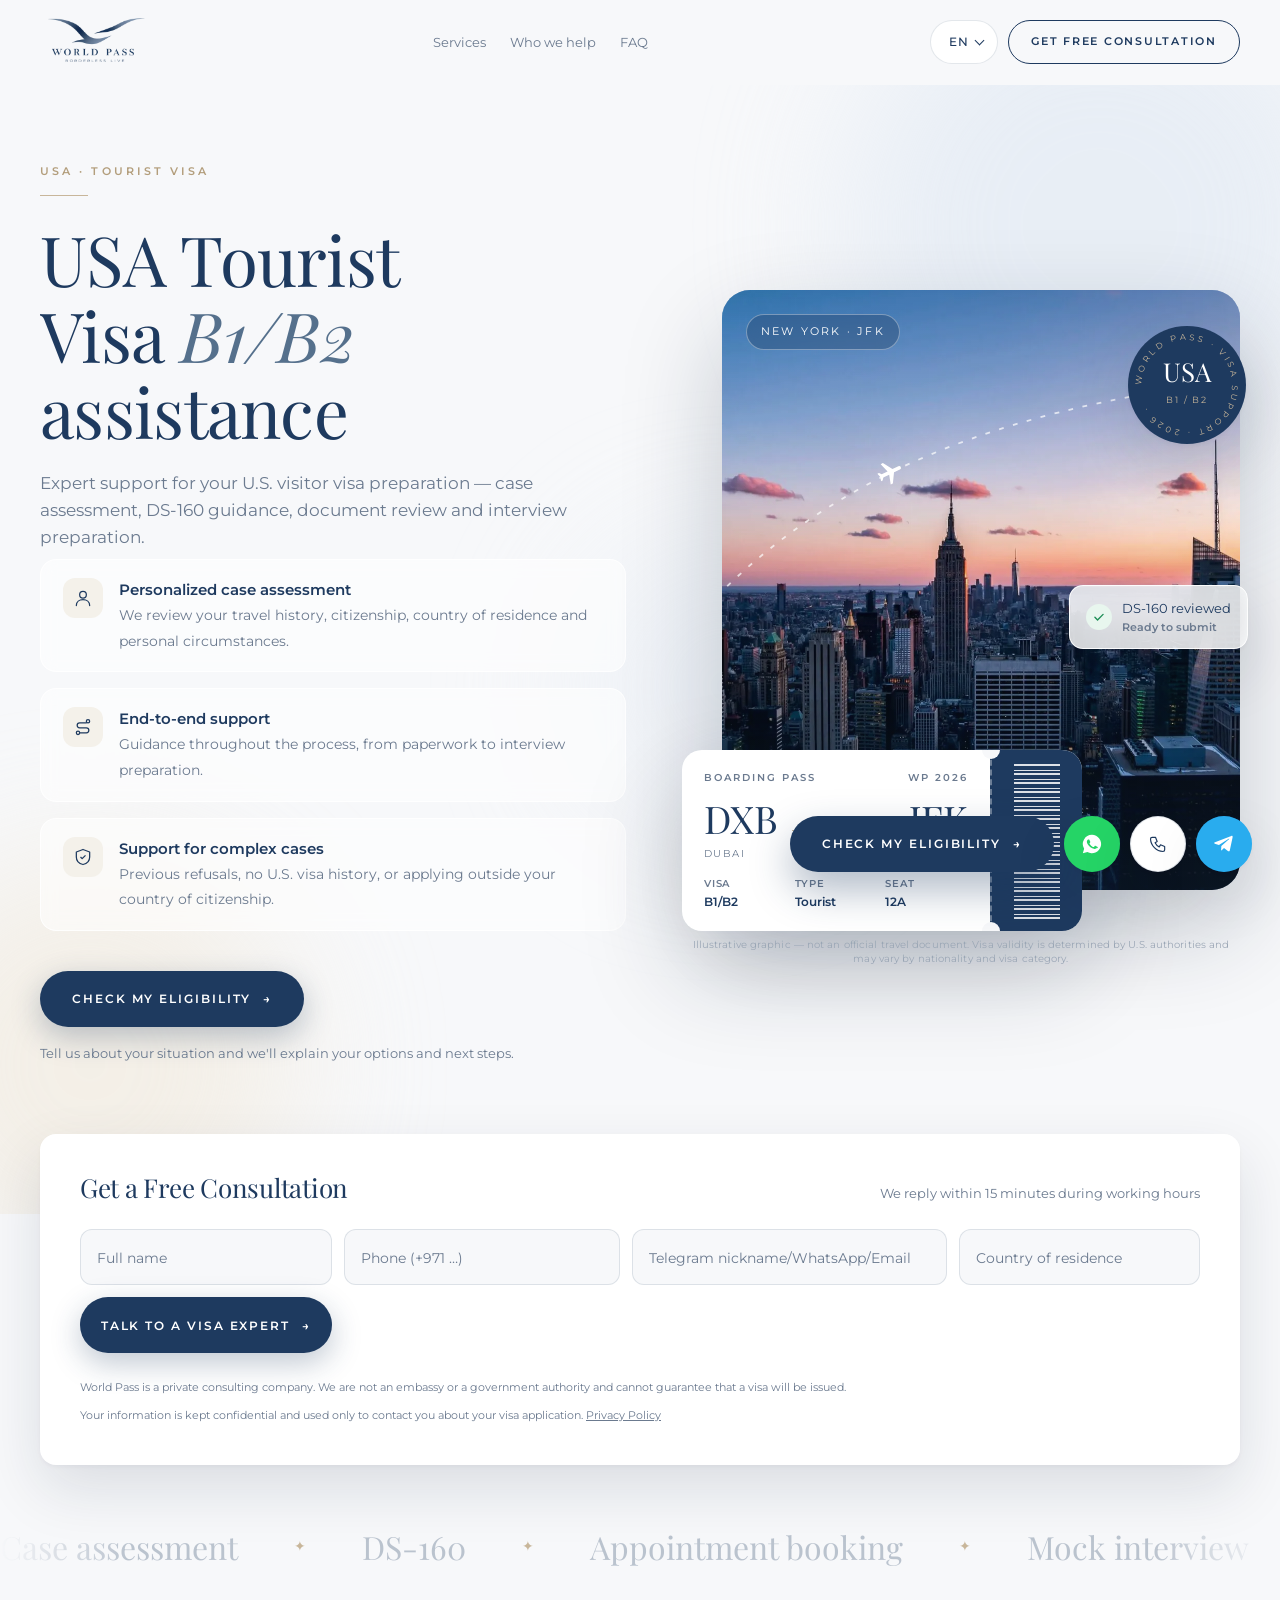
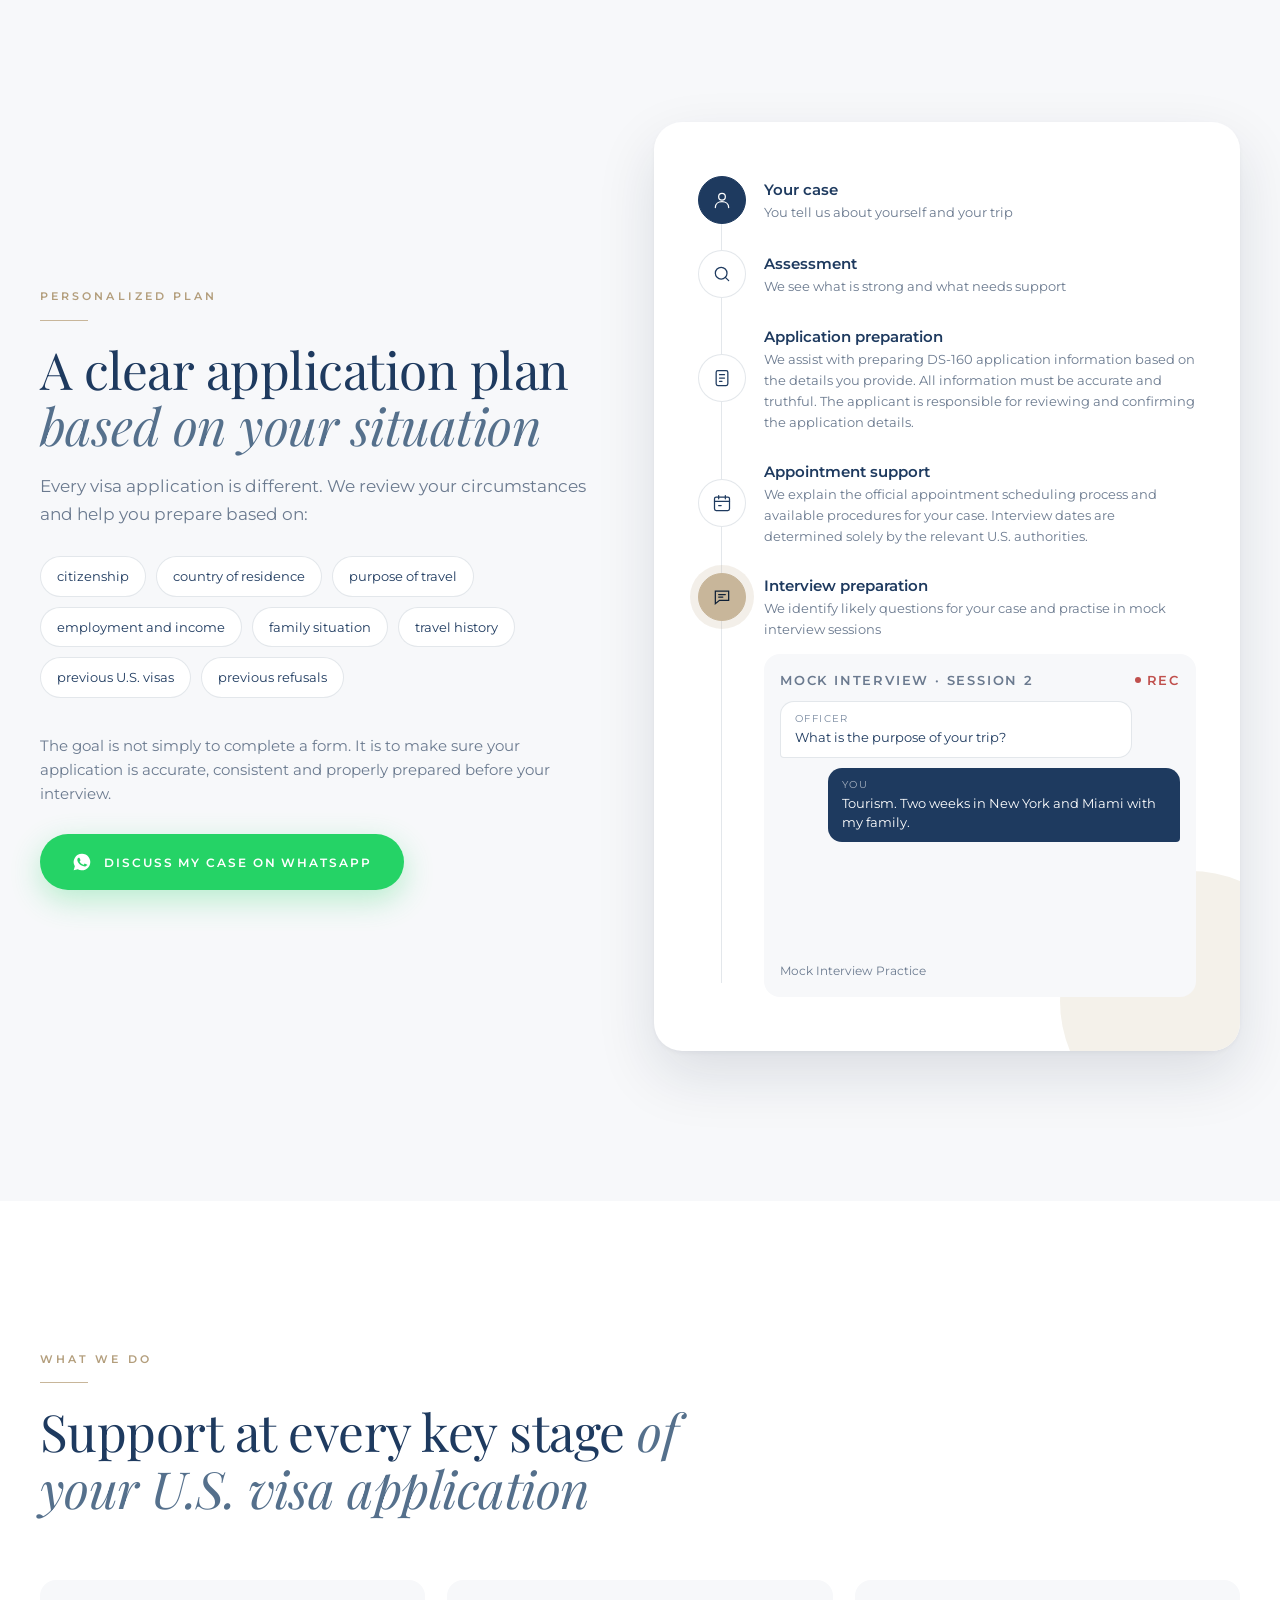
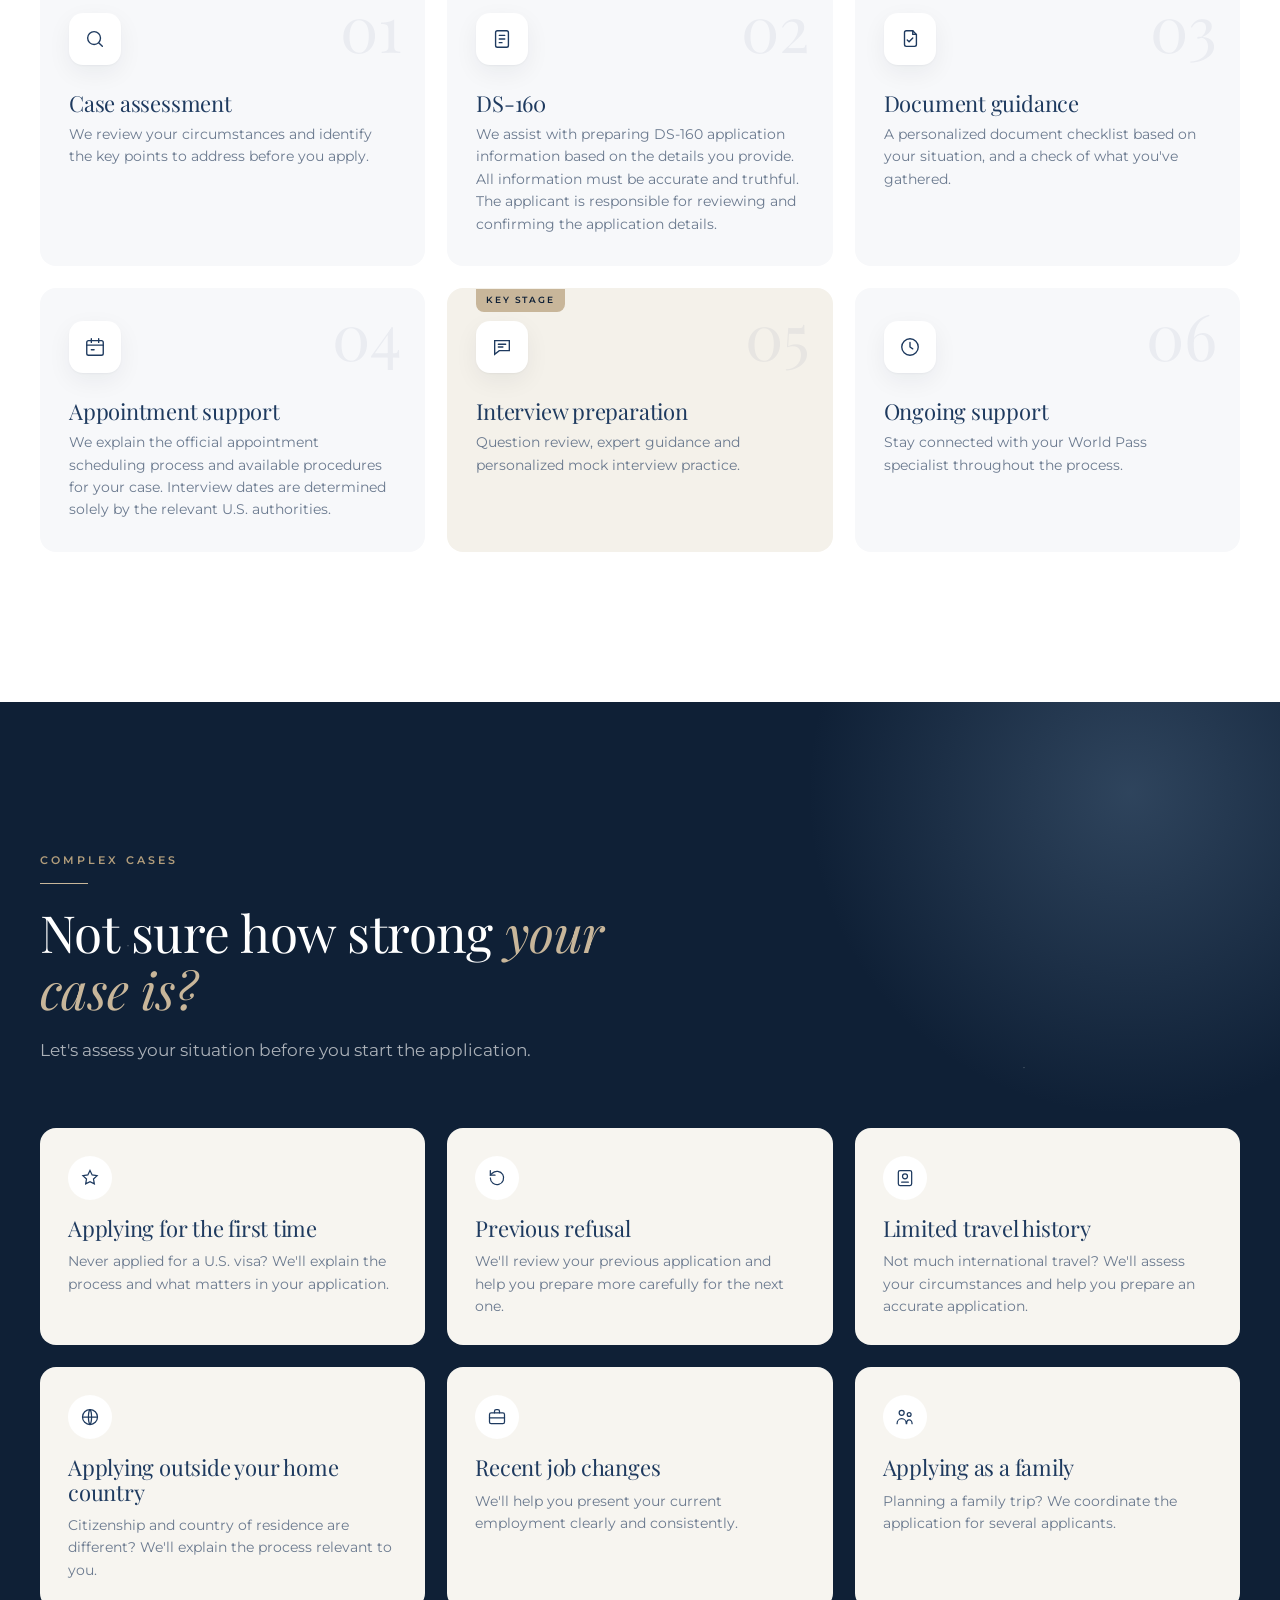
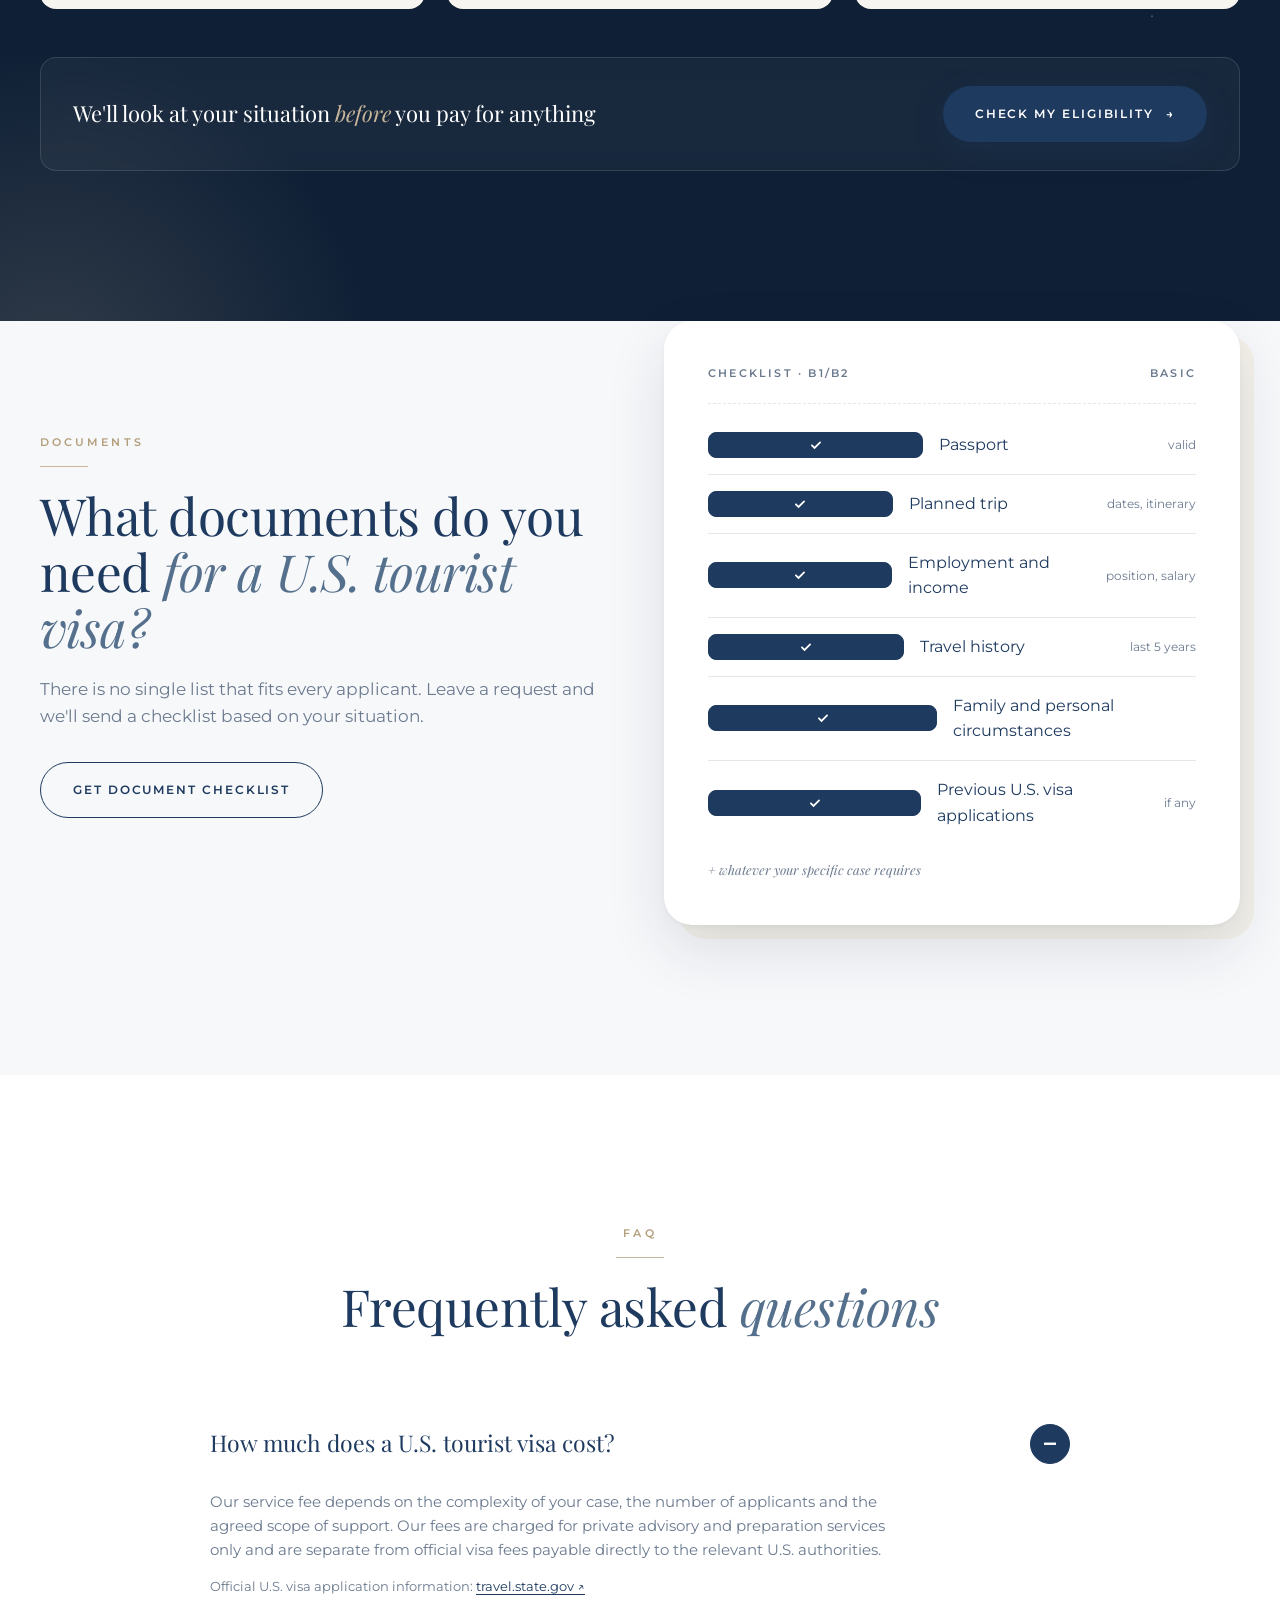
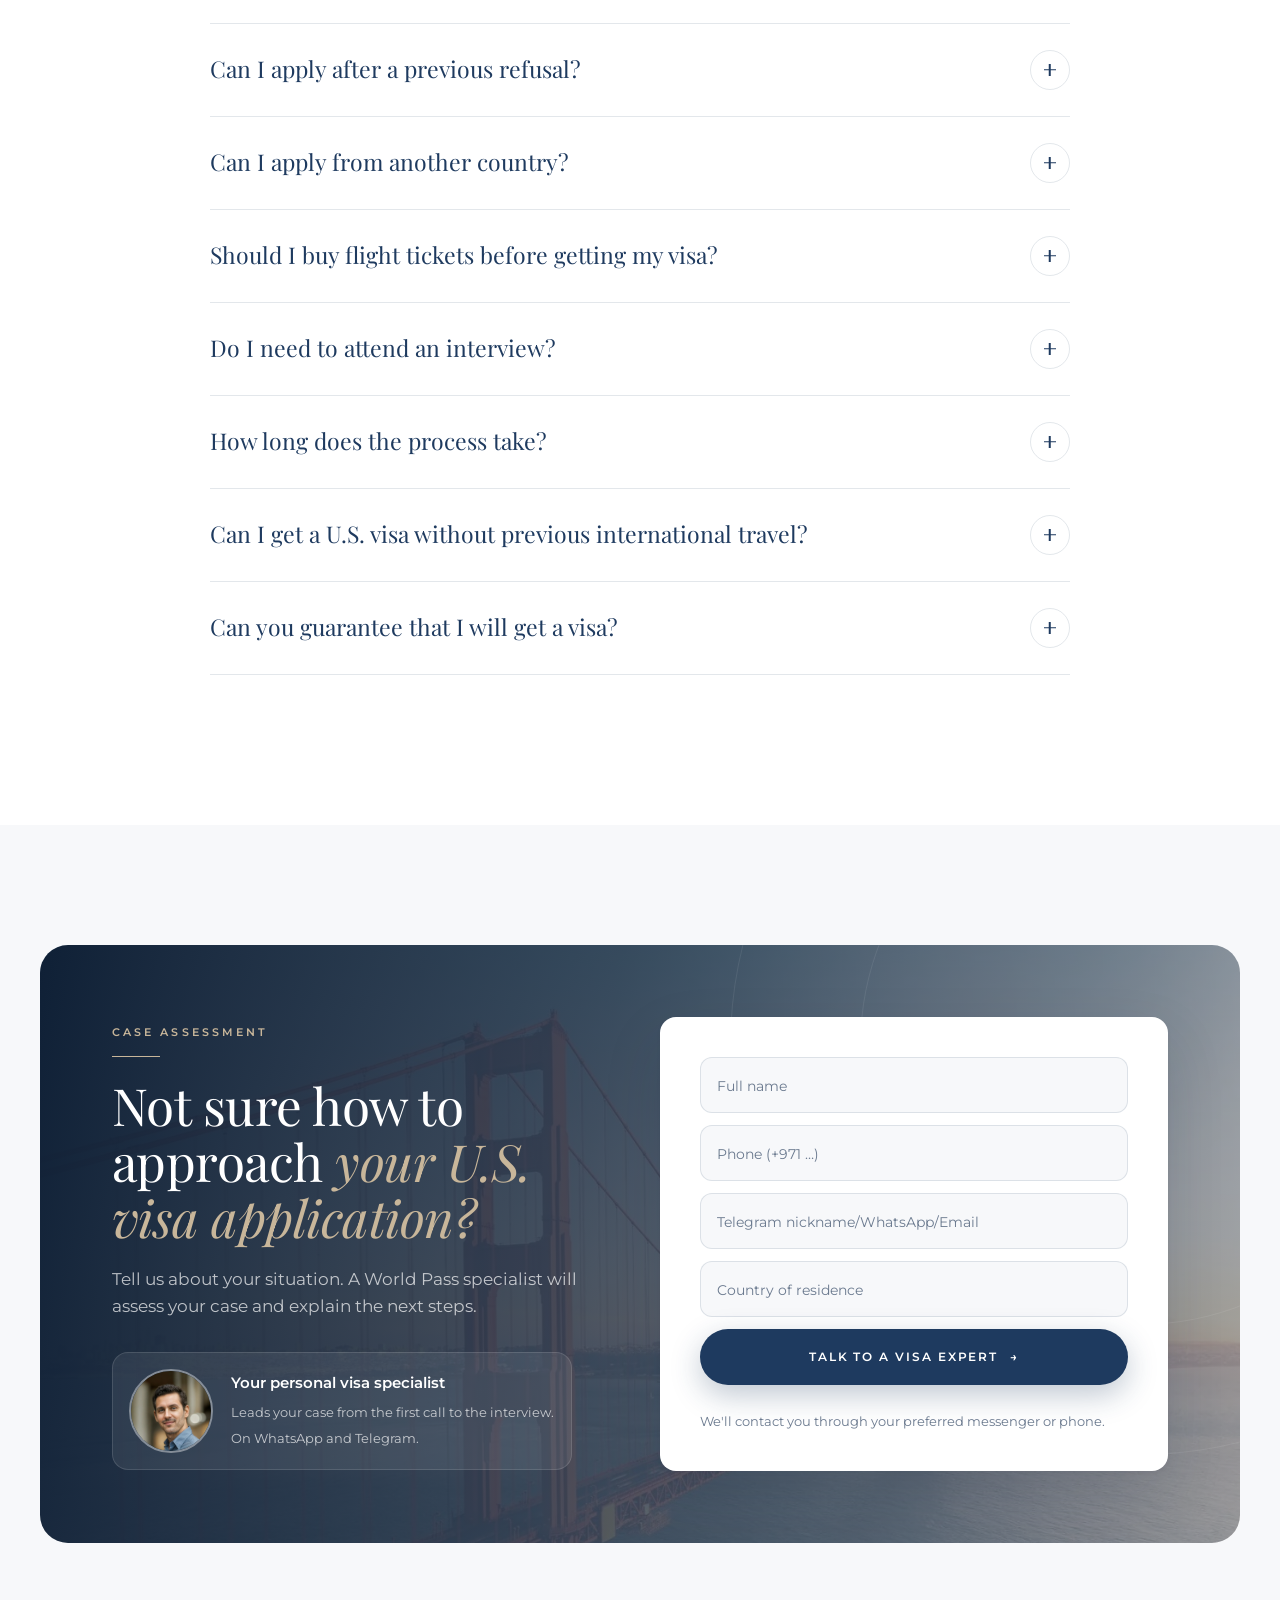
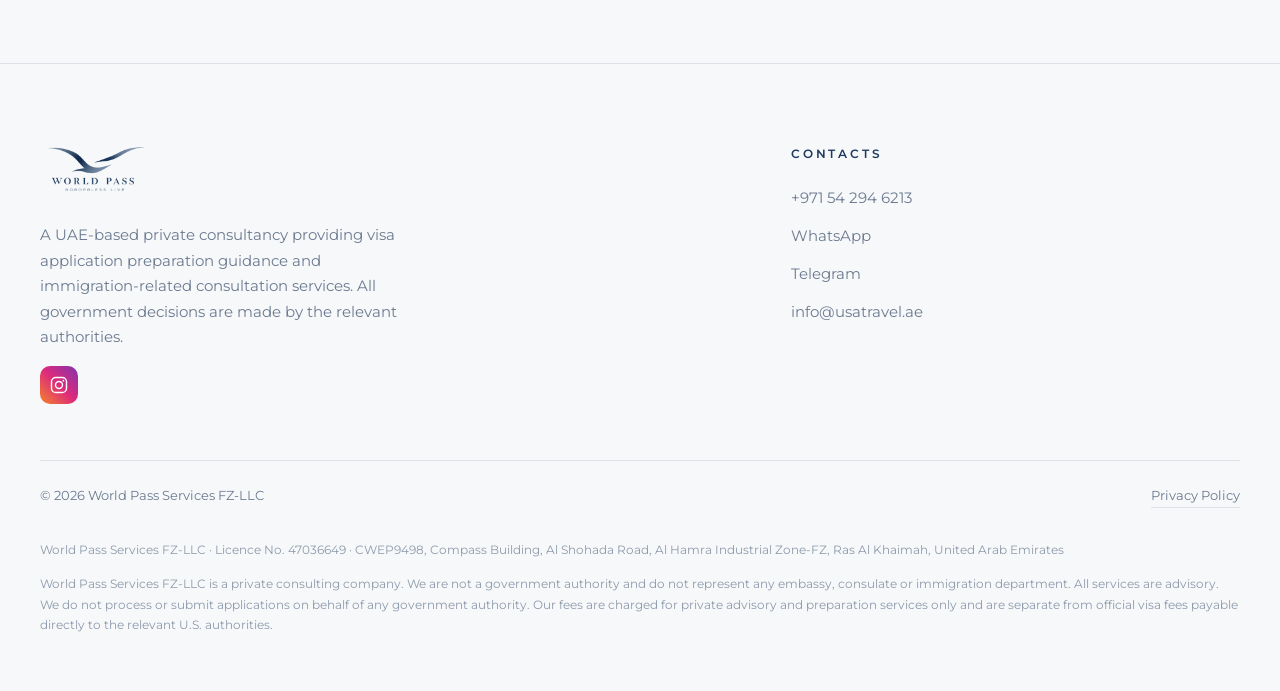
==== commit 3d0f4652: "Performance: move 5 inline base64 images out of HTML into WebP files (HTML 931→134 KB), lazy-load be" ====
--- a/index.html
+++ b/index.html
@@ -117,6 +117,7 @@
   ]
 }
 </script>
+<link rel="preload" as="image" href="hero.webp">
 <link rel="icon" type="image/png" sizes="32x32" href="favicon-32.png">
 <link rel="icon" type="image/png" sizes="192x192" href="favicon-192.png">
 <link rel="apple-touch-icon" sizes="180x180" href="apple-touch-icon.png">
@@ -989,7 +990,7 @@
 </div>
 <header class="header" id="header">
   <div class="container">
-    <a href="#top" class="logo" aria-label="World Pass"><img src="[data-uri]" alt="World Pass — Borderless Live" class="logo-img"></a>
+    <a href="#top" class="logo" aria-label="World Pass"><img src="logo.webp" alt="World Pass — Borderless Live" class="logo-img"></a>
     <nav class="nav">
       <a href="#services" data-i18n="nav.services">Services</a>
       <a href="#cases" data-i18n="nav.cases">Who we help</a>
@@ -1031,7 +1032,7 @@
 
     <div class="visual enter h-visual" style="animation-delay:.3s" id="visual">
       <div class="layer sky" data-depth="10">
-        <img class="photo-bg" src="[data-uri]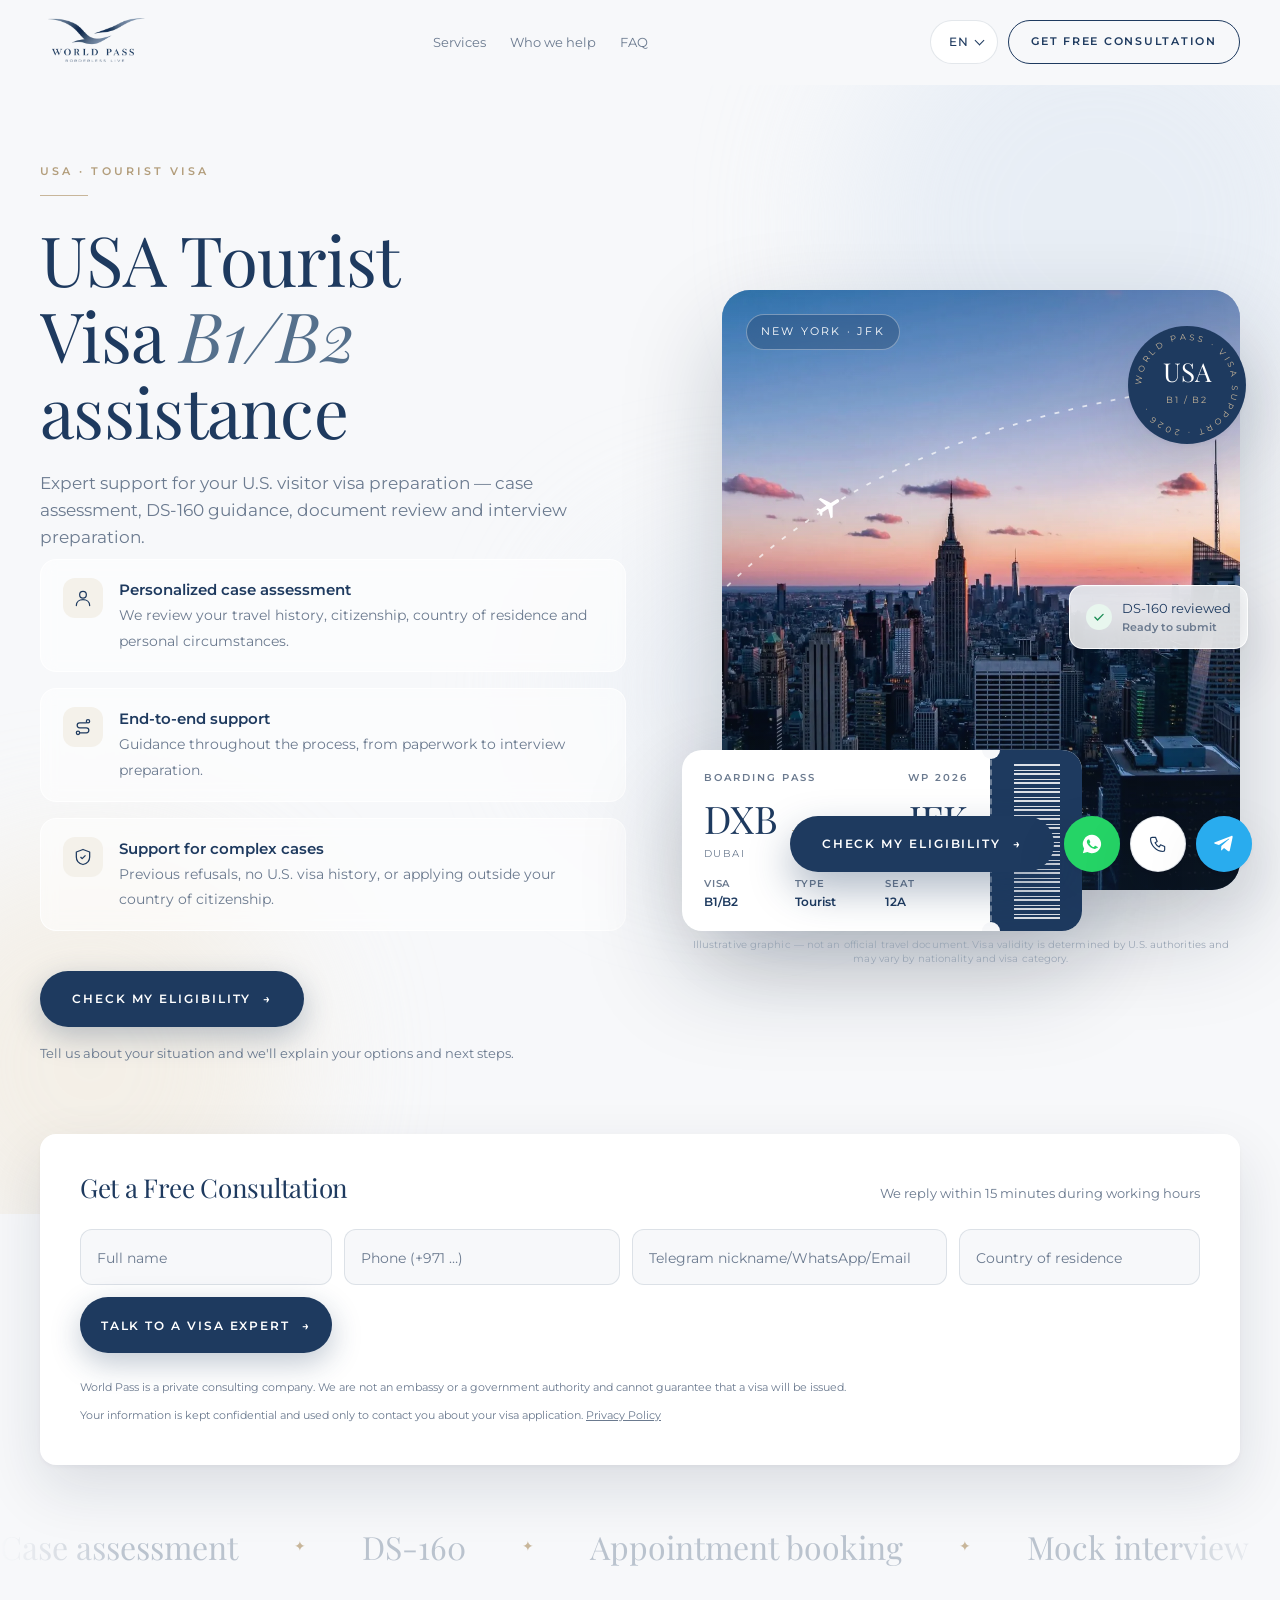
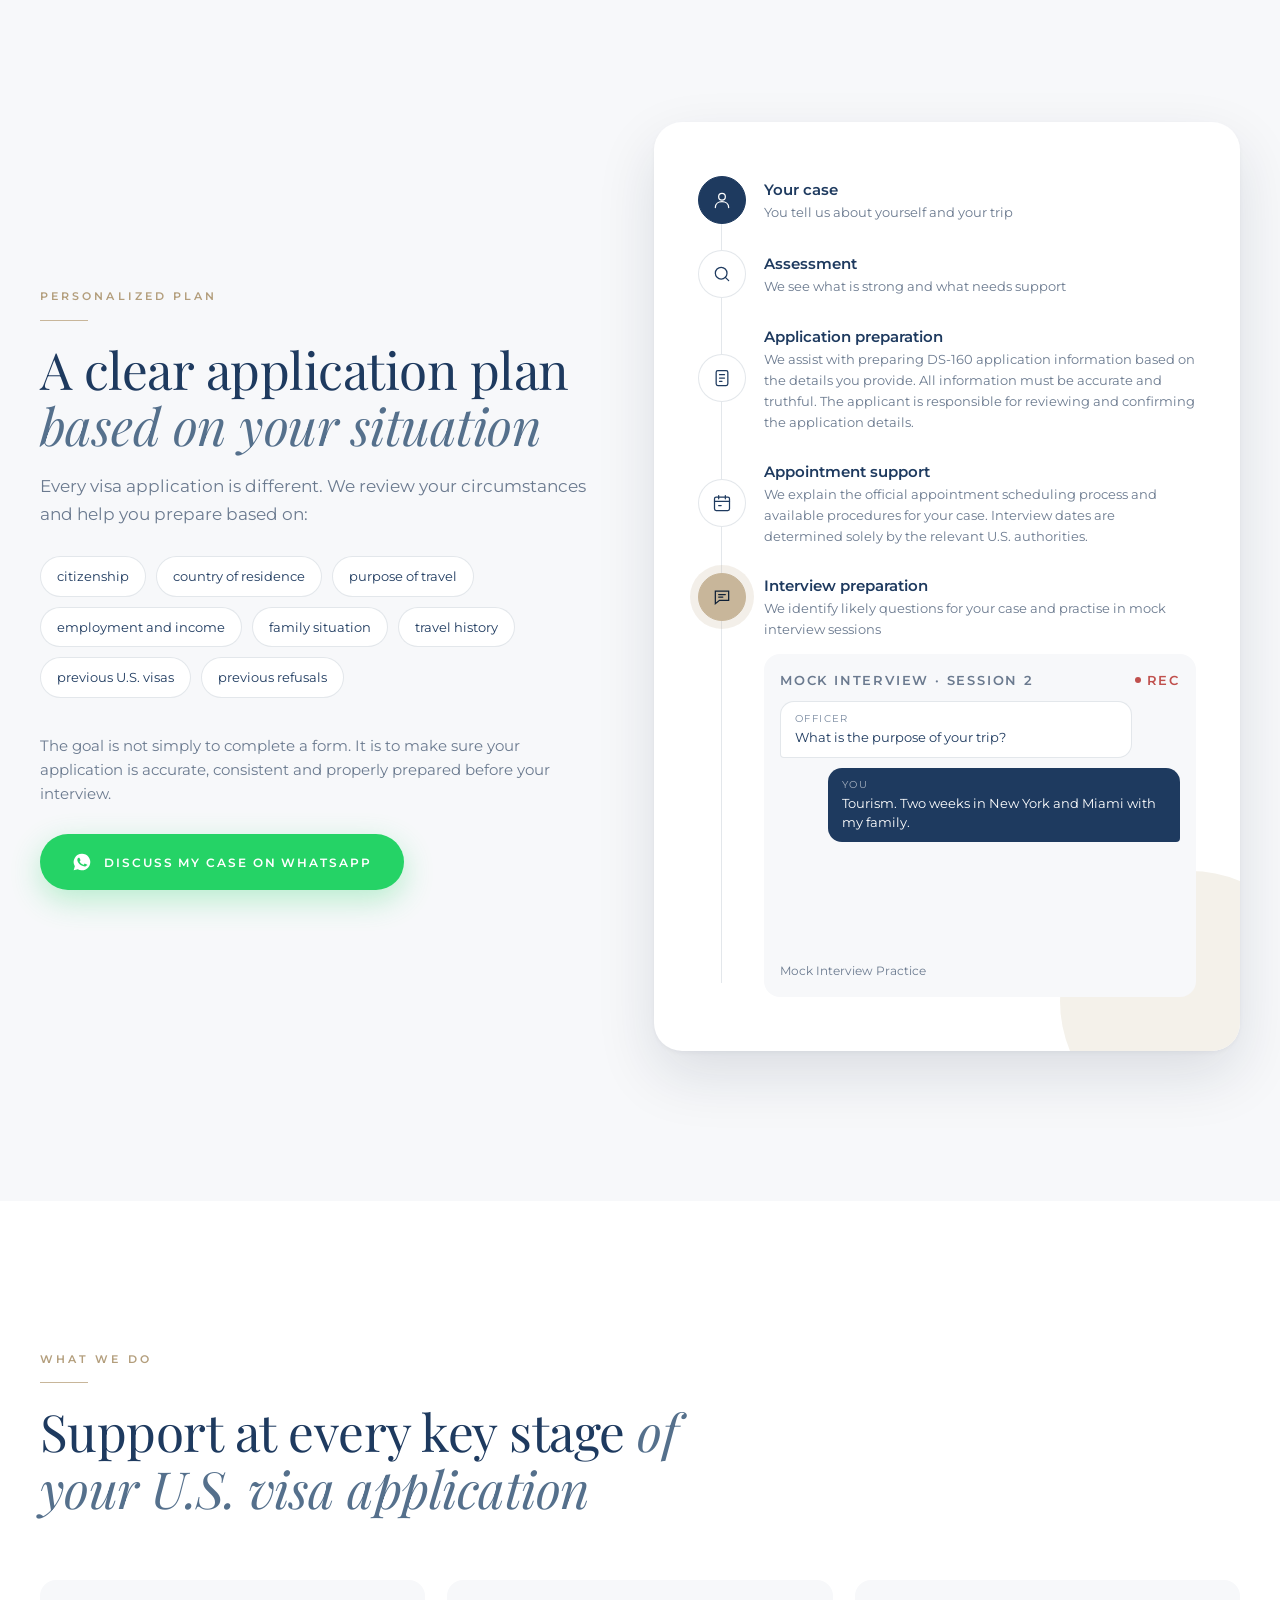
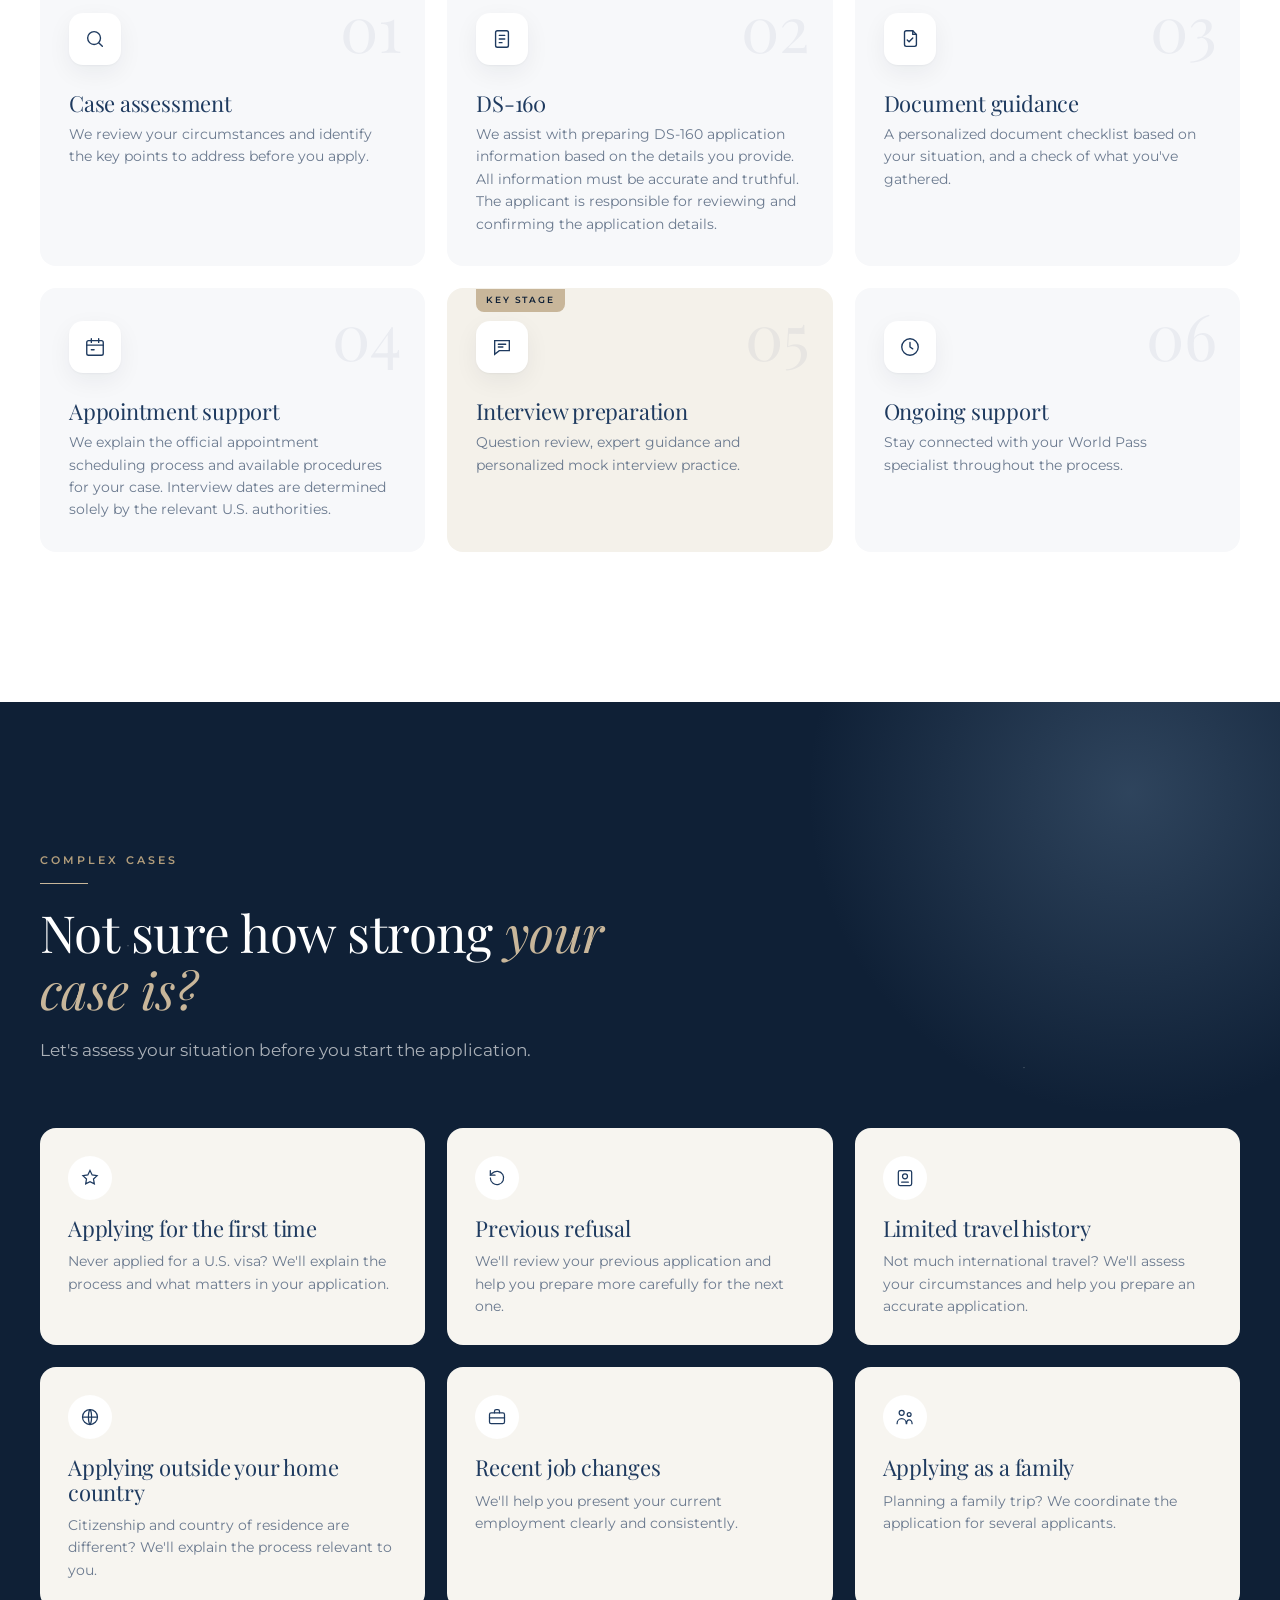
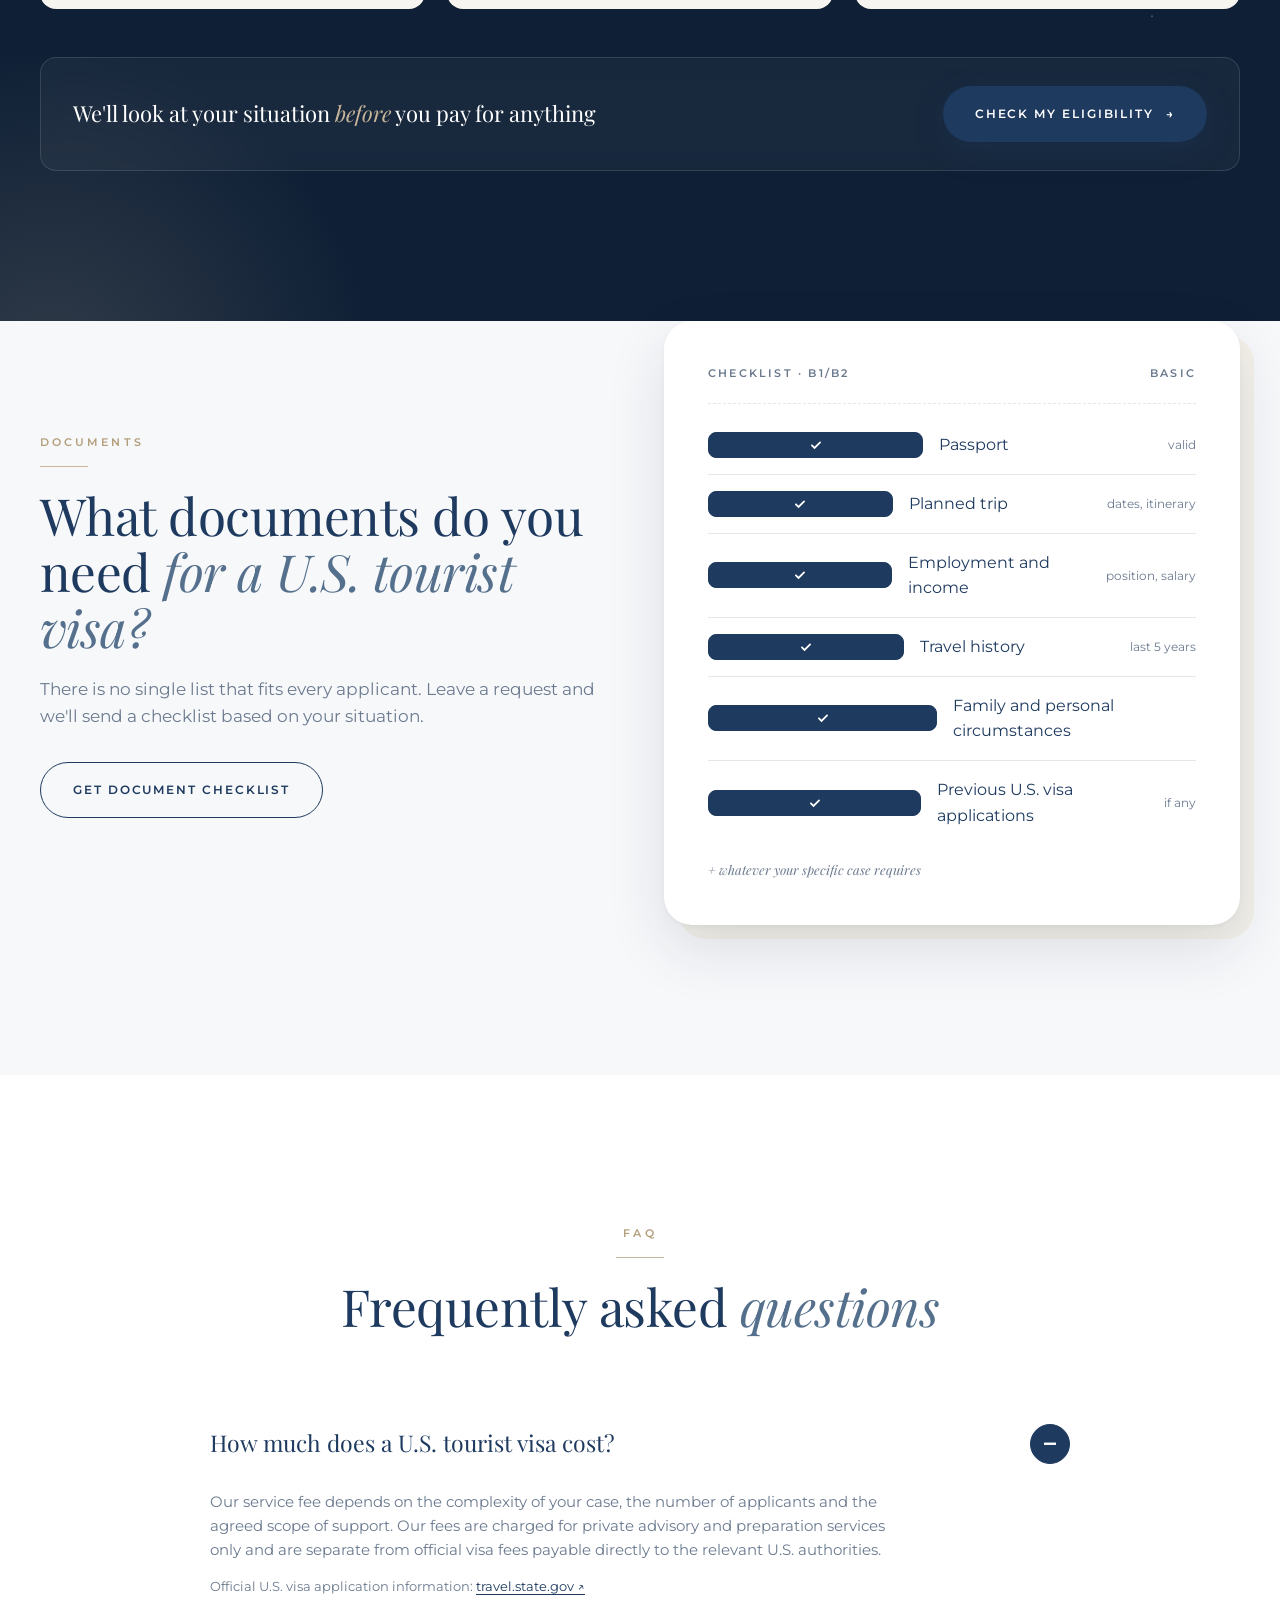
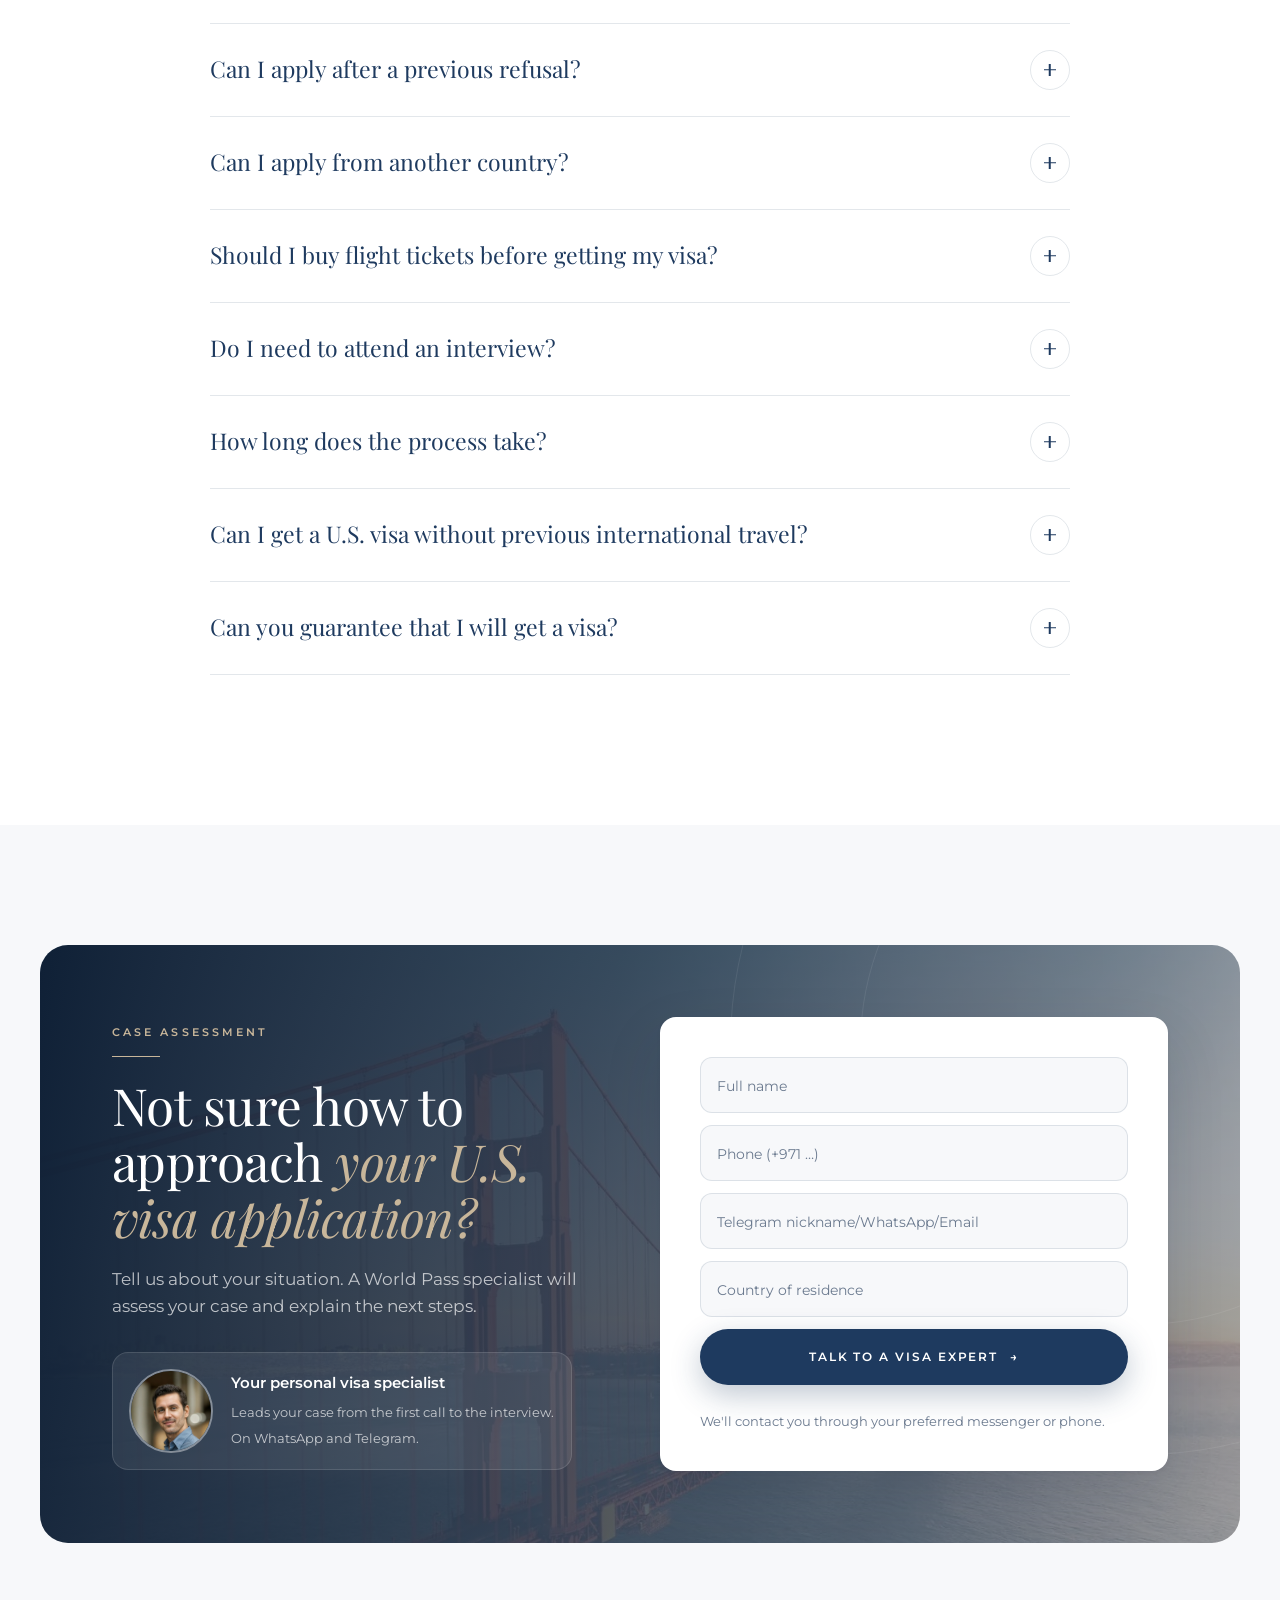
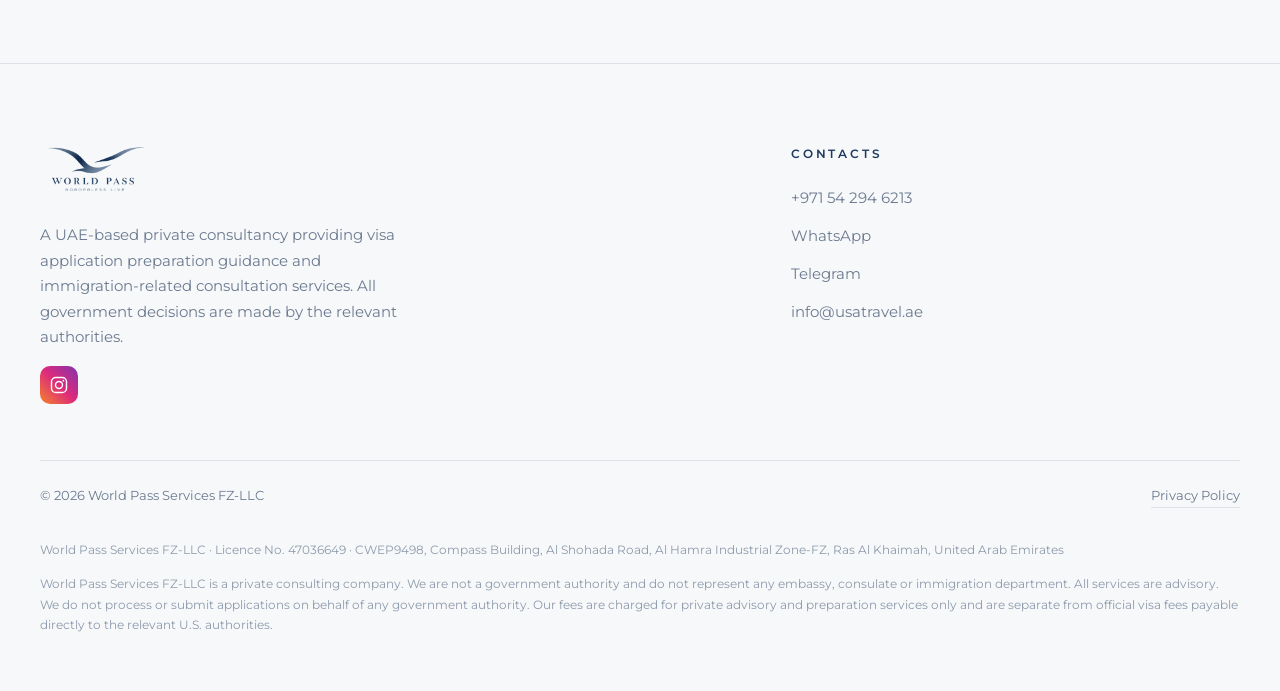
==== commit c72ef001: "Performance: defer Meta Pixel load until first interaction or 3s timeout (keeps PageView + Lead, unb" ====
--- a/index.html
+++ b/index.html
@@ -927,6 +927,7 @@
 </script>
 <!-- Meta Pixel Code -->
 <script>
+(function(){var _l=false;function _fbpix(){if(_l)return;_l=true;
 !function(f,b,e,v,n,t,s)
 {if(f.fbq)return;n=f.fbq=function(){n.callMethod?
 n.callMethod.apply(n,arguments):n.queue.push(arguments)};
@@ -937,6 +938,7 @@
 'https://connect.facebook.net/en_US/fbevents.js');
 fbq('init', '1650249800088302');
 fbq('track', 'PageView');
+}var _e=['scroll','pointerdown','keydown','touchstart','mousemove'];function _t(){_e.forEach(function(x){removeEventListener(x,_t)});_fbpix();}_e.forEach(function(x){addEventListener(x,_t,{passive:true})});setTimeout(_fbpix,3000);})();
 </script>
 <noscript><img height="1" width="1" style="display:none"
 src="https://www.facebook.com/tr?id=1650249800088302&ev=PageView&noscript=1"
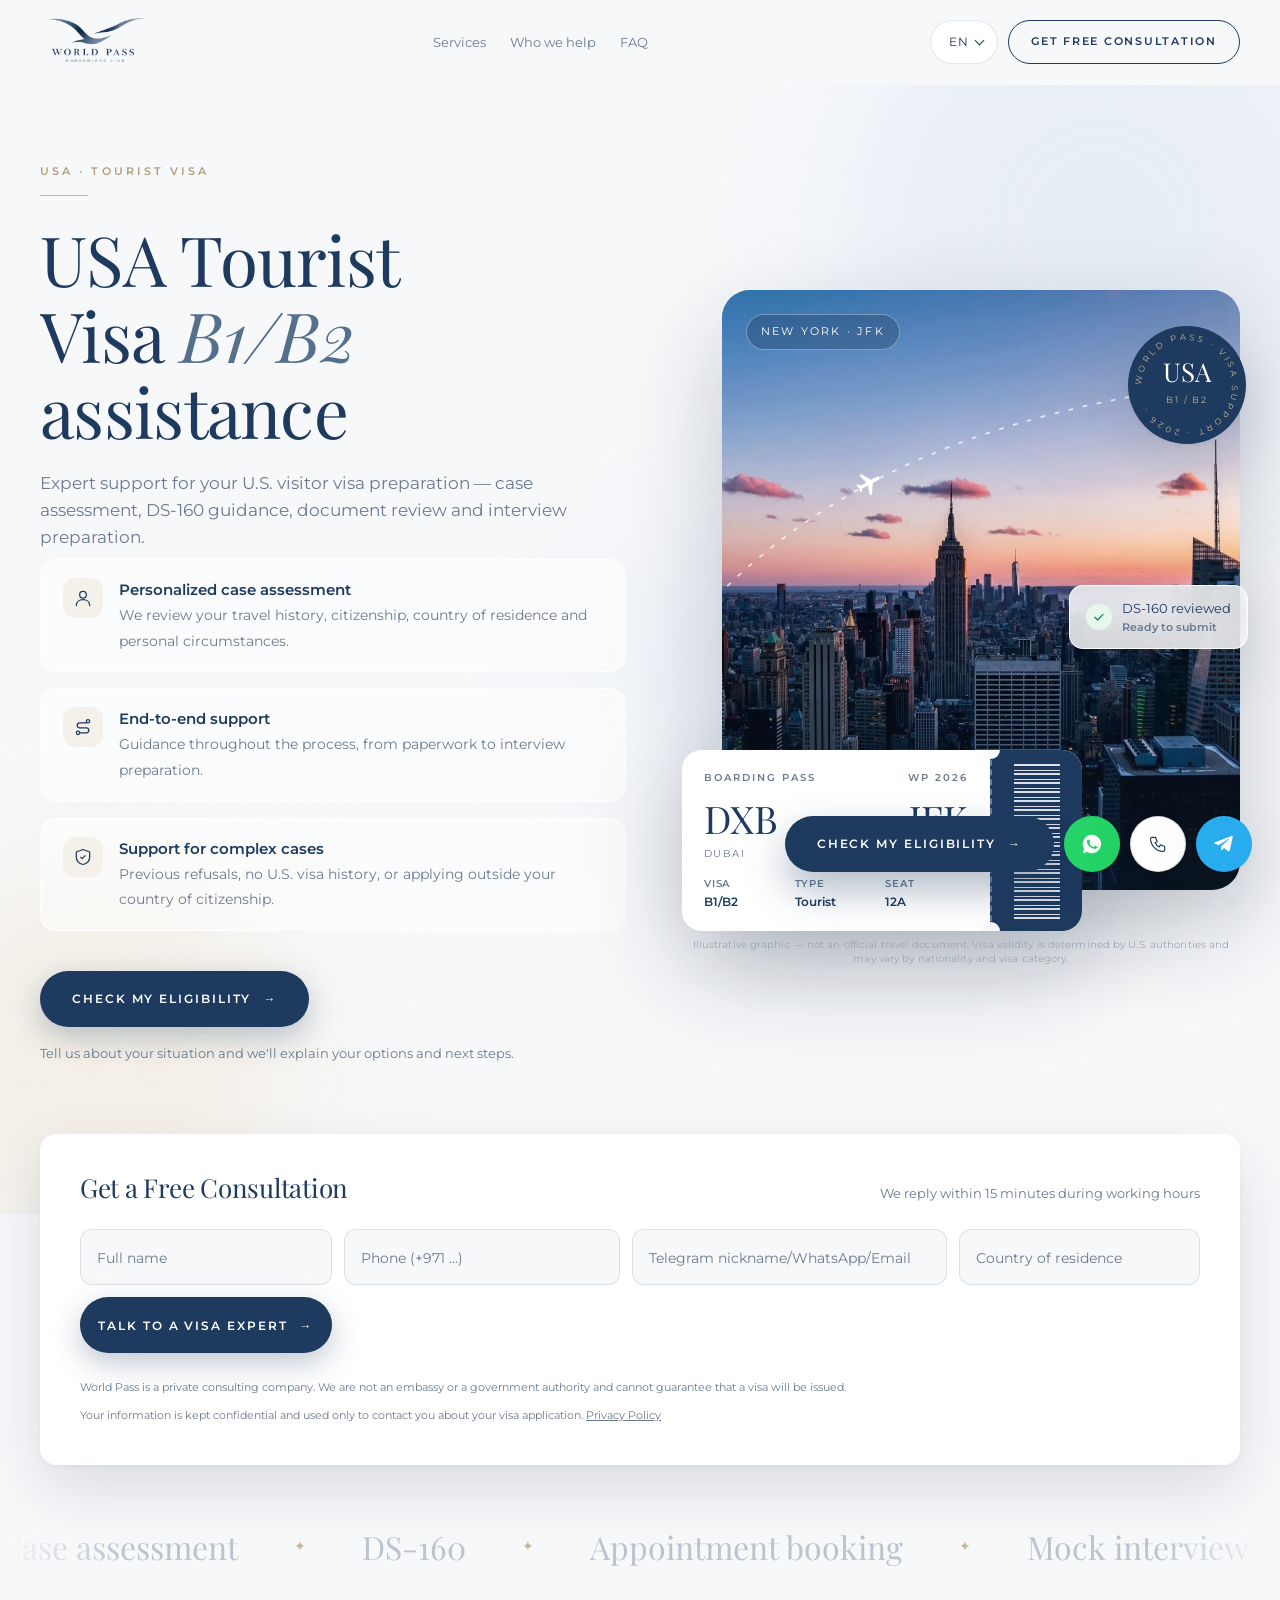
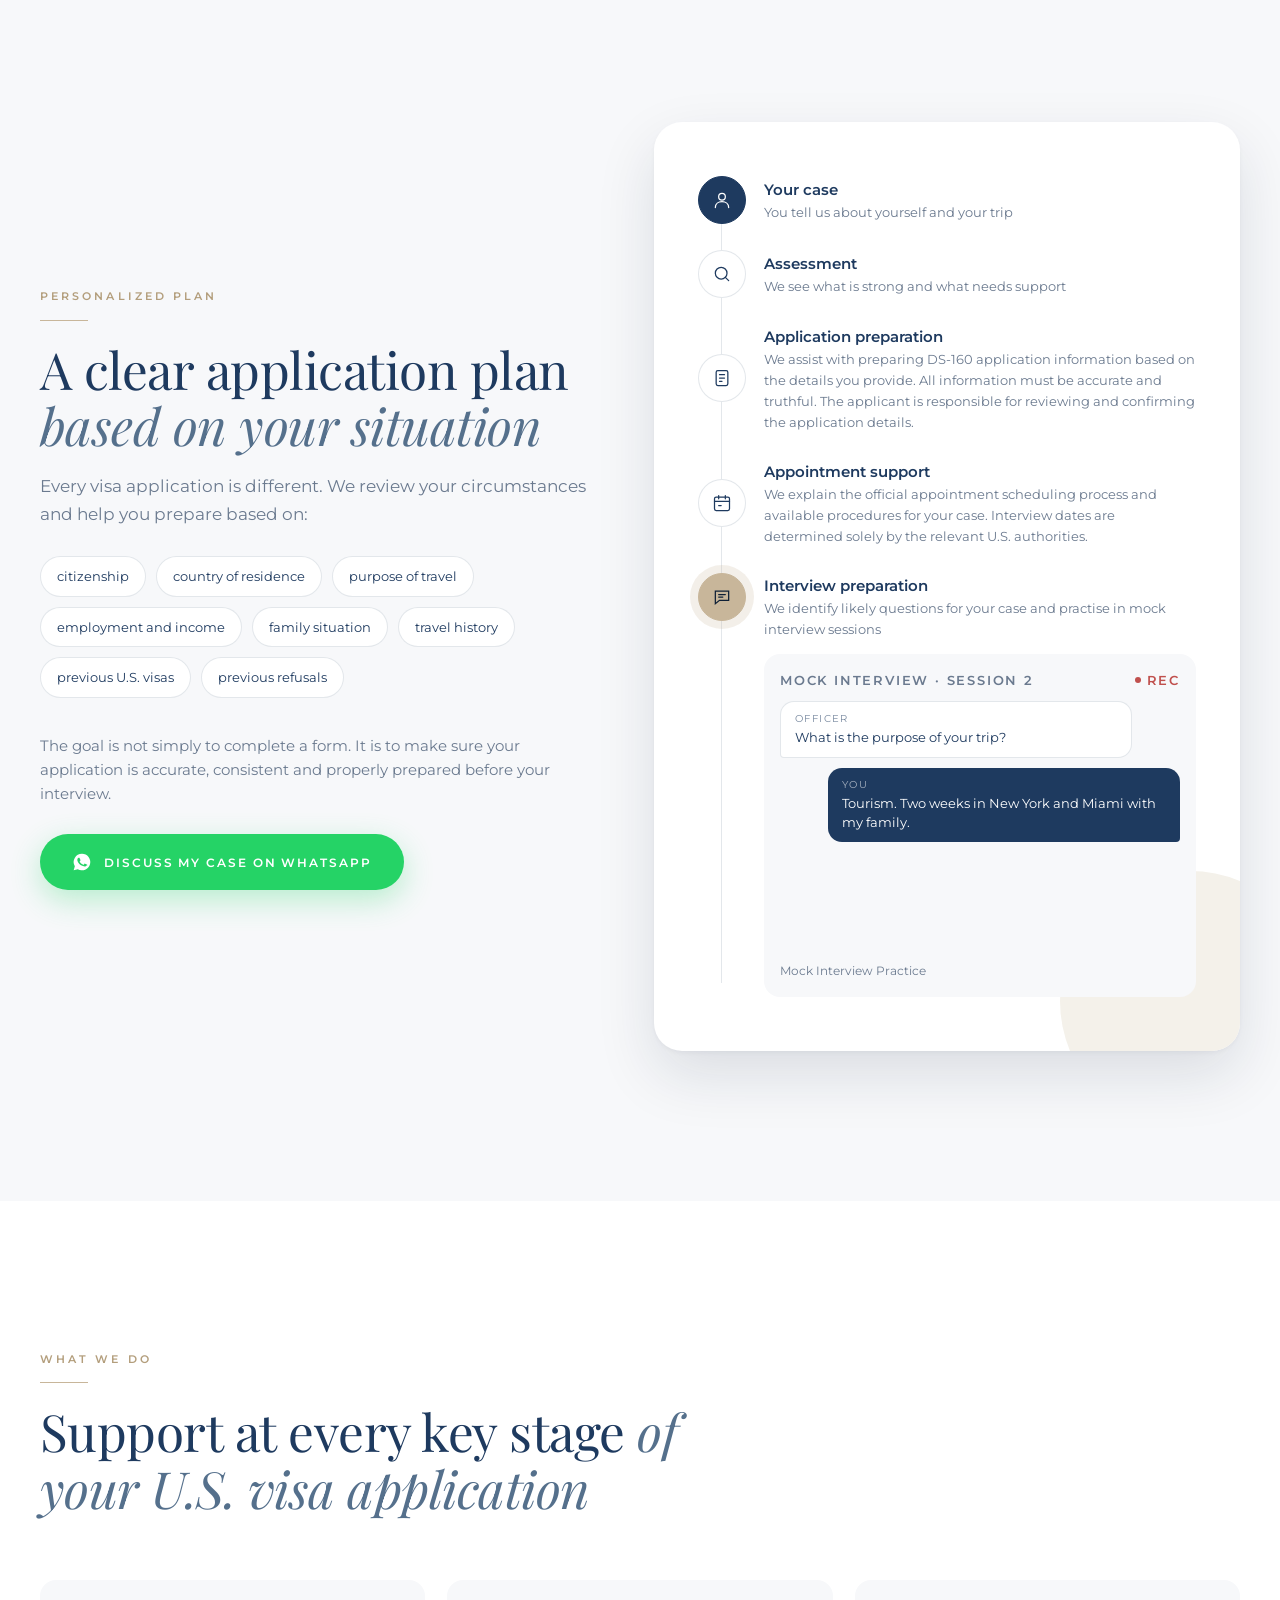
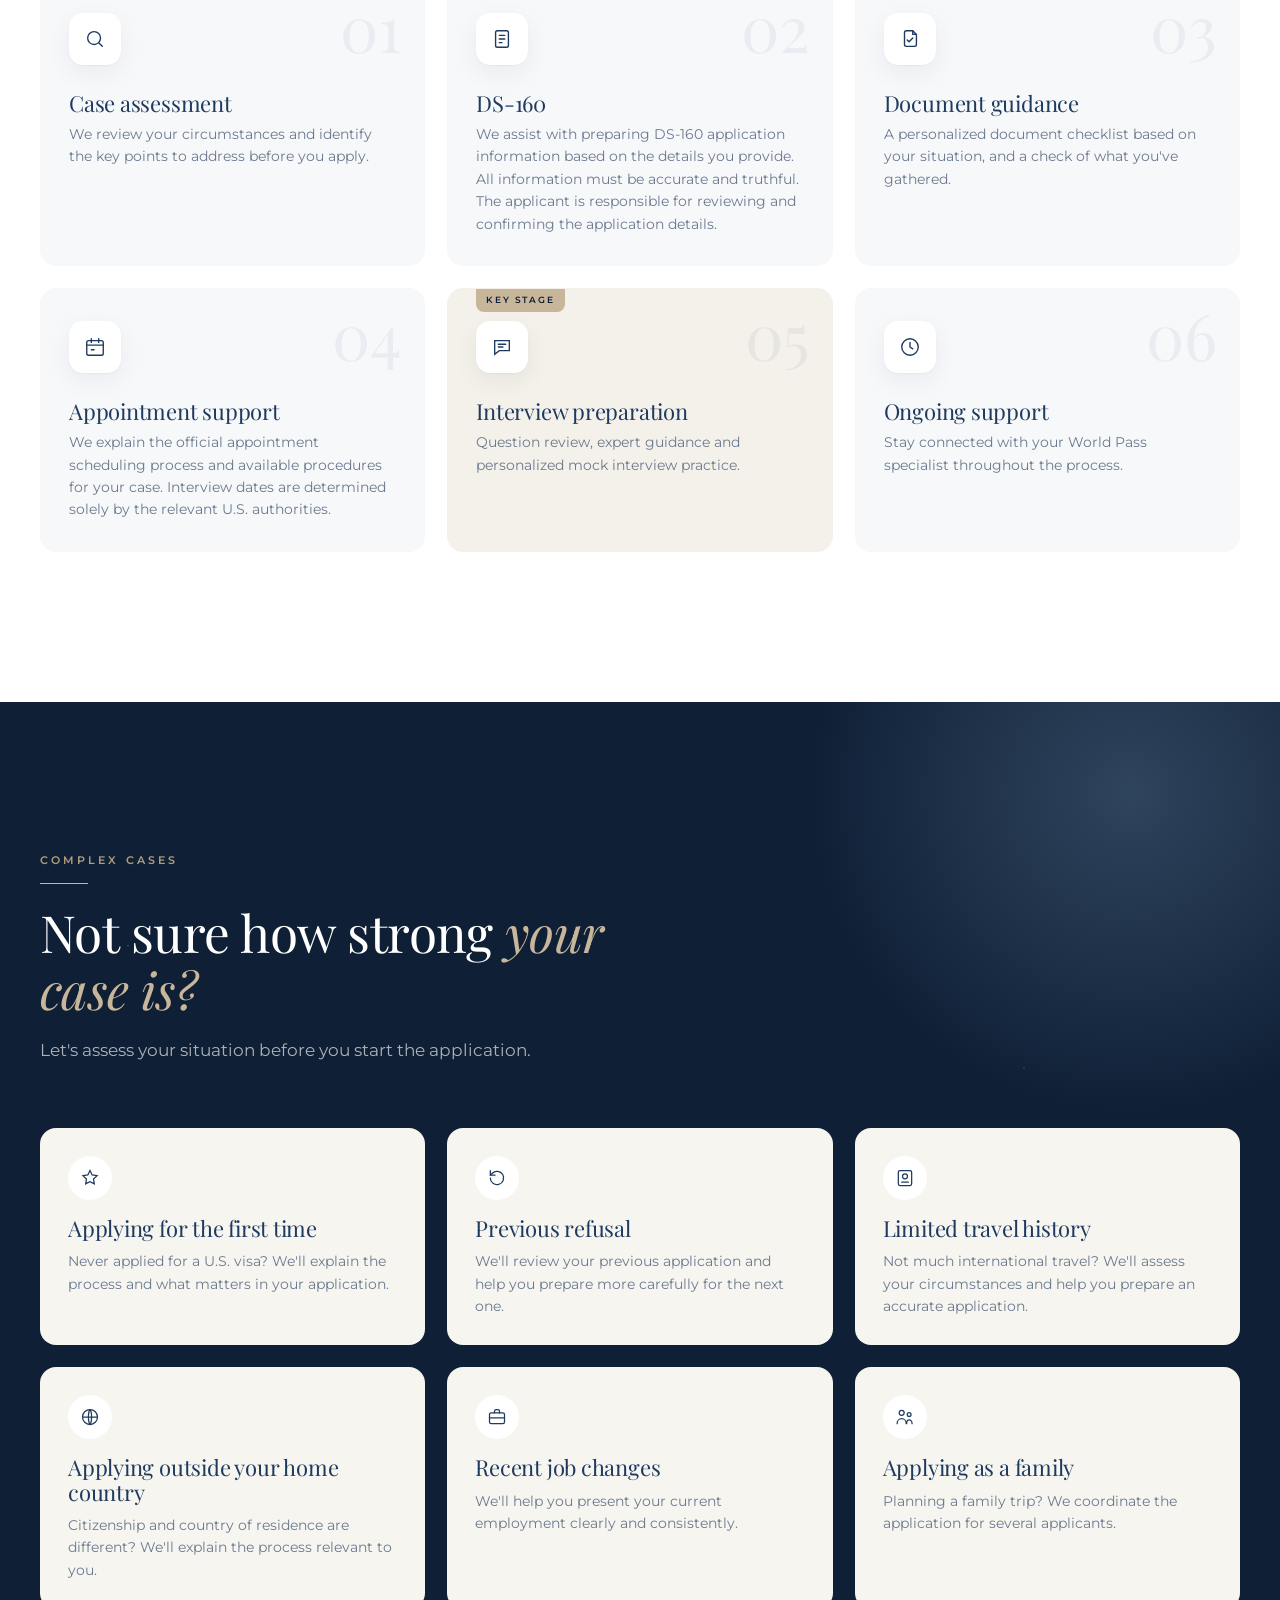
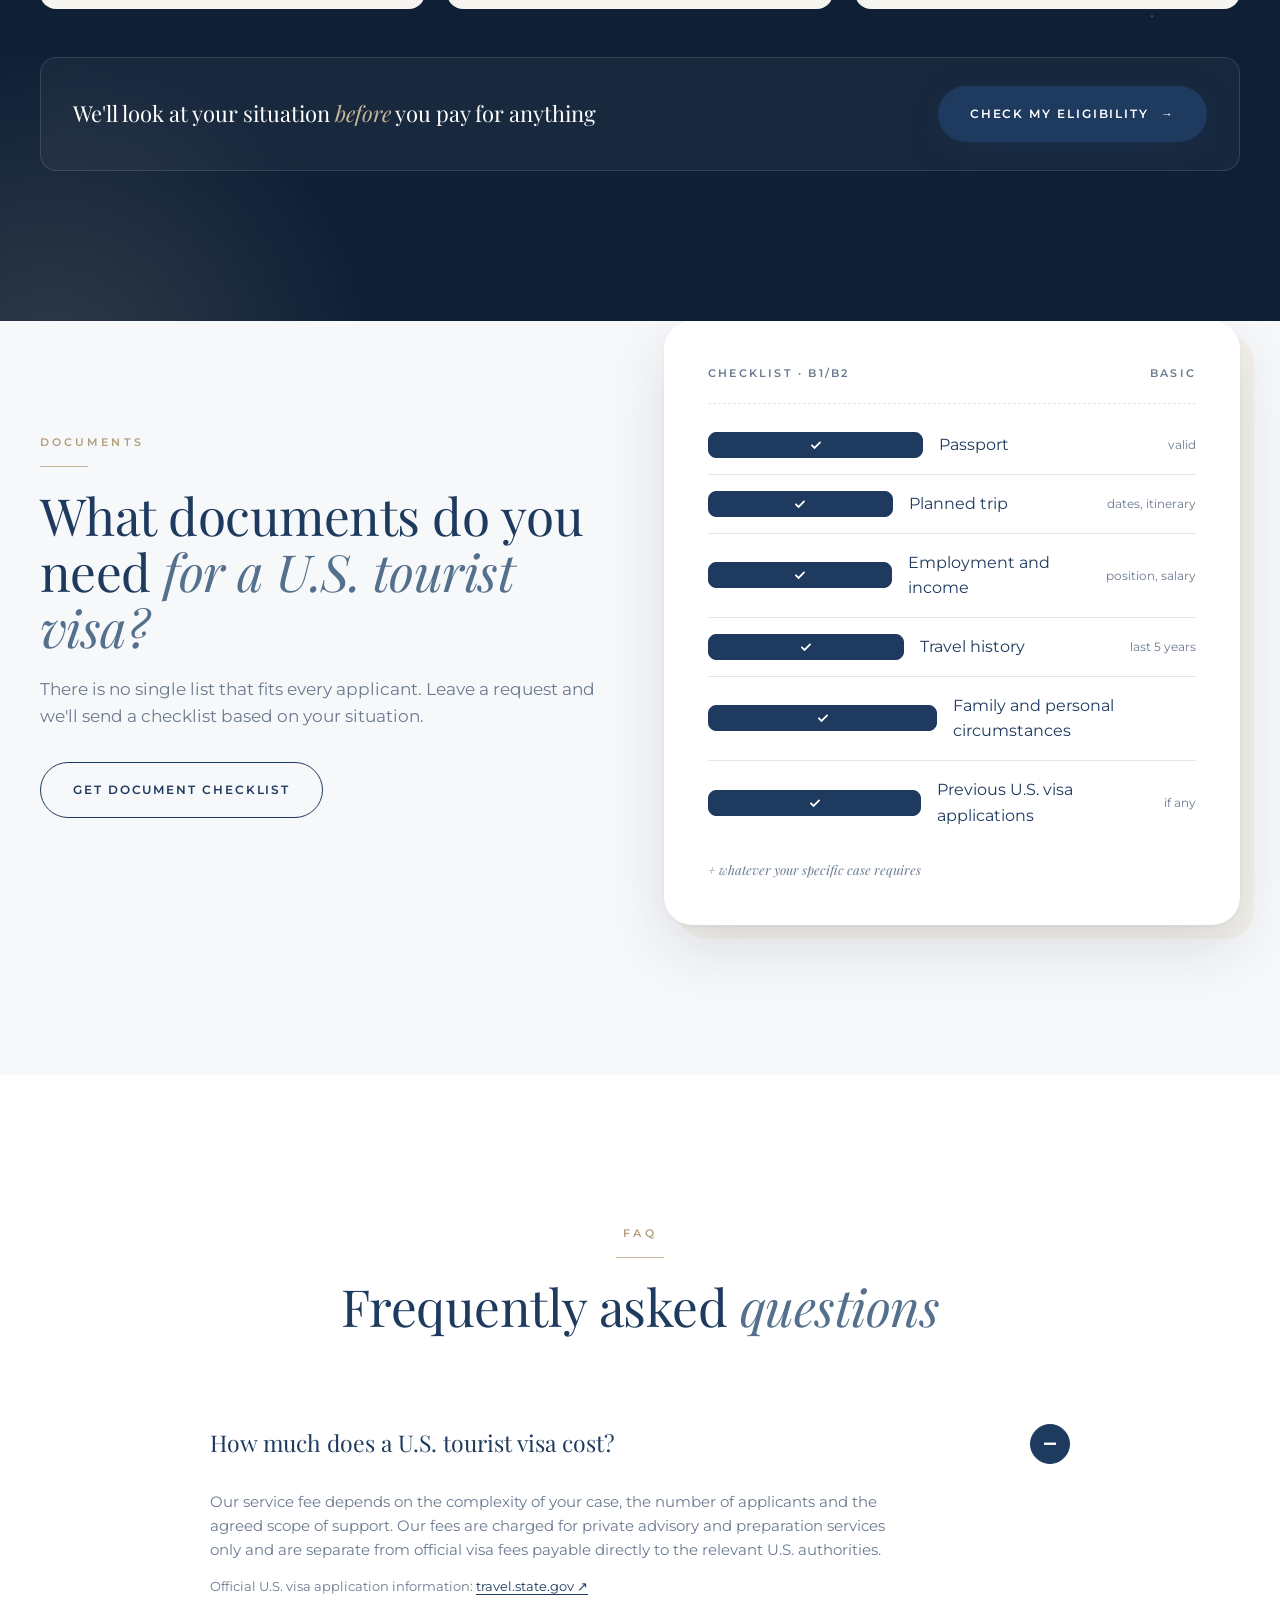
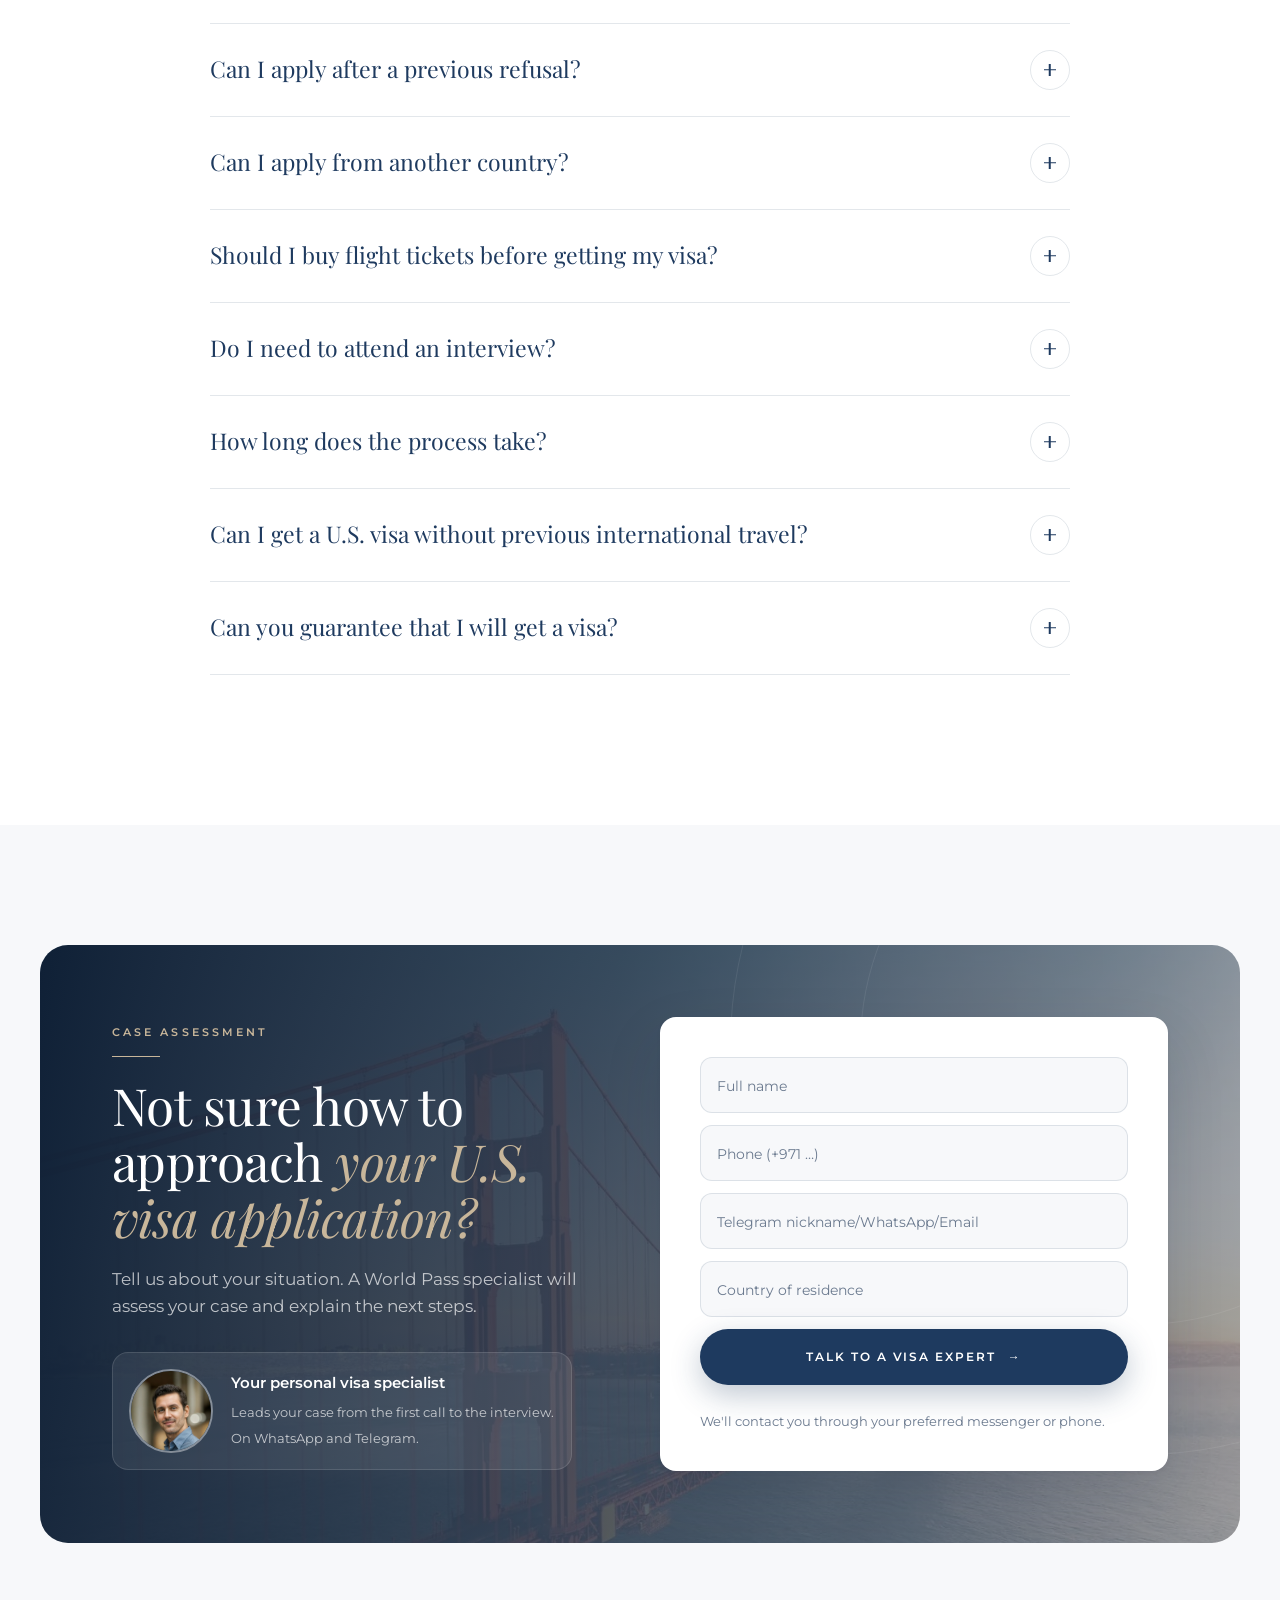
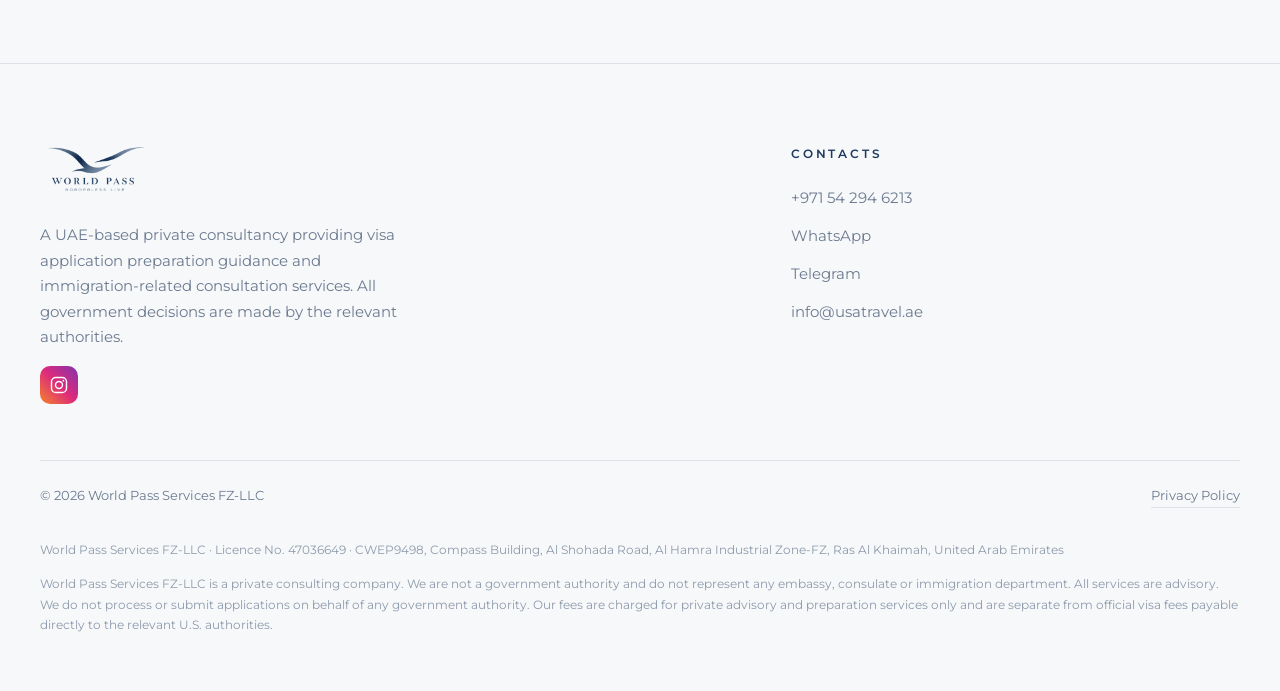
==== commit 914319de: "Performance: self-host fonts (Montserrat, Playfair Display) as local woff2, drop Google Fonts reques" ====
--- a/index.html
+++ b/index.html
@@ -121,9 +121,23 @@
 <link rel="icon" type="image/png" sizes="32x32" href="favicon-32.png">
 <link rel="icon" type="image/png" sizes="192x192" href="favicon-192.png">
 <link rel="apple-touch-icon" sizes="180x180" href="apple-touch-icon.png">
-<link rel="preconnect" href="https://fonts.googleapis.com">
-<link rel="preconnect" href="https://fonts.gstatic.com" crossorigin>
-<link href="https://fonts.googleapis.com/css2?family=Montserrat:wght@400;600&family=Playfair+Display:ital,wght@0,400;1,400&display=swap" rel="stylesheet">
+<style>
+/* self-hosted fonts (Montserrat, Playfair Display) — latin+cyrillic, no external request */
+@font-face{font-family:'Montserrat';font-style:normal;font-weight:400;font-display:swap;src:url(fonts/montserrat-400-cyrillic-ext.woff2) format('woff2');unicode-range:U+0460-052F, U+1C80-1C8A, U+20B4, U+2DE0-2DFF, U+A640-A69F, U+FE2E-FE2F;}
+@font-face{font-family:'Montserrat';font-style:normal;font-weight:400;font-display:swap;src:url(fonts/montserrat-400-cyrillic.woff2) format('woff2');unicode-range:U+0301, U+0400-045F, U+0490-0491, U+04B0-04B1, U+2116;}
+@font-face{font-family:'Montserrat';font-style:normal;font-weight:400;font-display:swap;src:url(fonts/montserrat-400-latin-ext.woff2) format('woff2');unicode-range:U+0100-02BA, U+02BD-02C5, U+02C7-02CC, U+02CE-02D7, U+02DD-02FF, U+0304, U+0308, U+0329, U+1D00-1DBF, U+1E00-1E9F, U+1EF2-1EFF, U+2020, U+20A0-20AB, U+20AD-20C4, U+2113, U+2C60-2C7F, U+A720-A7FF;}
+@font-face{font-family:'Montserrat';font-style:normal;font-weight:400;font-display:swap;src:url(fonts/montserrat-400-latin.woff2) format('woff2');unicode-range:U+0000-00FF, U+0131, U+0152-0153, U+02BB-02BC, U+02C6, U+02DA, U+02DC, U+0304, U+0308, U+0329, U+2000-206F, U+20AC, U+2122, U+2191, U+2193, U+2212, U+2215, U+FEFF, U+FFFD;}
+@font-face{font-family:'Montserrat';font-style:normal;font-weight:600;font-display:swap;src:url(fonts/montserrat-600-cyrillic-ext.woff2) format('woff2');unicode-range:U+0460-052F, U+1C80-1C8A, U+20B4, U+2DE0-2DFF, U+A640-A69F, U+FE2E-FE2F;}
+@font-face{font-family:'Montserrat';font-style:normal;font-weight:600;font-display:swap;src:url(fonts/montserrat-600-cyrillic.woff2) format('woff2');unicode-range:U+0301, U+0400-045F, U+0490-0491, U+04B0-04B1, U+2116;}
+@font-face{font-family:'Montserrat';font-style:normal;font-weight:600;font-display:swap;src:url(fonts/montserrat-600-latin-ext.woff2) format('woff2');unicode-range:U+0100-02BA, U+02BD-02C5, U+02C7-02CC, U+02CE-02D7, U+02DD-02FF, U+0304, U+0308, U+0329, U+1D00-1DBF, U+1E00-1E9F, U+1EF2-1EFF, U+2020, U+20A0-20AB, U+20AD-20C4, U+2113, U+2C60-2C7F, U+A720-A7FF;}
+@font-face{font-family:'Montserrat';font-style:normal;font-weight:600;font-display:swap;src:url(fonts/montserrat-600-latin.woff2) format('woff2');unicode-range:U+0000-00FF, U+0131, U+0152-0153, U+02BB-02BC, U+02C6, U+02DA, U+02DC, U+0304, U+0308, U+0329, U+2000-206F, U+20AC, U+2122, U+2191, U+2193, U+2212, U+2215, U+FEFF, U+FFFD;}
+@font-face{font-family:'Playfair Display';font-style:italic;font-weight:400;font-display:swap;src:url(fonts/playfair-400i-cyrillic.woff2) format('woff2');unicode-range:U+0301, U+0400-045F, U+0490-0491, U+04B0-04B1, U+2116;}
+@font-face{font-family:'Playfair Display';font-style:italic;font-weight:400;font-display:swap;src:url(fonts/playfair-400i-latin-ext.woff2) format('woff2');unicode-range:U+0100-02BA, U+02BD-02C5, U+02C7-02CC, U+02CE-02D7, U+02DD-02FF, U+0304, U+0308, U+0329, U+1D00-1DBF, U+1E00-1E9F, U+1EF2-1EFF, U+2020, U+20A0-20AB, U+20AD-20C4, U+2113, U+2C60-2C7F, U+A720-A7FF;}
+@font-face{font-family:'Playfair Display';font-style:italic;font-weight:400;font-display:swap;src:url(fonts/playfair-400i-latin.woff2) format('woff2');unicode-range:U+0000-00FF, U+0131, U+0152-0153, U+02BB-02BC, U+02C6, U+02DA, U+02DC, U+0304, U+0308, U+0329, U+2000-206F, U+20AC, U+2122, U+2191, U+2193, U+2212, U+2215, U+FEFF, U+FFFD;}
+@font-face{font-family:'Playfair Display';font-style:normal;font-weight:400;font-display:swap;src:url(fonts/playfair-400-cyrillic.woff2) format('woff2');unicode-range:U+0301, U+0400-045F, U+0490-0491, U+04B0-04B1, U+2116;}
+@font-face{font-family:'Playfair Display';font-style:normal;font-weight:400;font-display:swap;src:url(fonts/playfair-400-latin-ext.woff2) format('woff2');unicode-range:U+0100-02BA, U+02BD-02C5, U+02C7-02CC, U+02CE-02D7, U+02DD-02FF, U+0304, U+0308, U+0329, U+1D00-1DBF, U+1E00-1E9F, U+1EF2-1EFF, U+2020, U+20A0-20AB, U+20AD-20C4, U+2113, U+2C60-2C7F, U+A720-A7FF;}
+@font-face{font-family:'Playfair Display';font-style:normal;font-weight:400;font-display:swap;src:url(fonts/playfair-400-latin.woff2) format('woff2');unicode-range:U+0000-00FF, U+0131, U+0152-0153, U+02BB-02BC, U+02C6, U+02DA, U+02DC, U+0304, U+0308, U+0329, U+2000-206F, U+20AC, U+2122, U+2191, U+2193, U+2212, U+2215, U+FEFF, U+FFFD;}
+</style>
 <style>
 /* ============ TOKENS (как на worldpass.ae) ============ */
 :root{
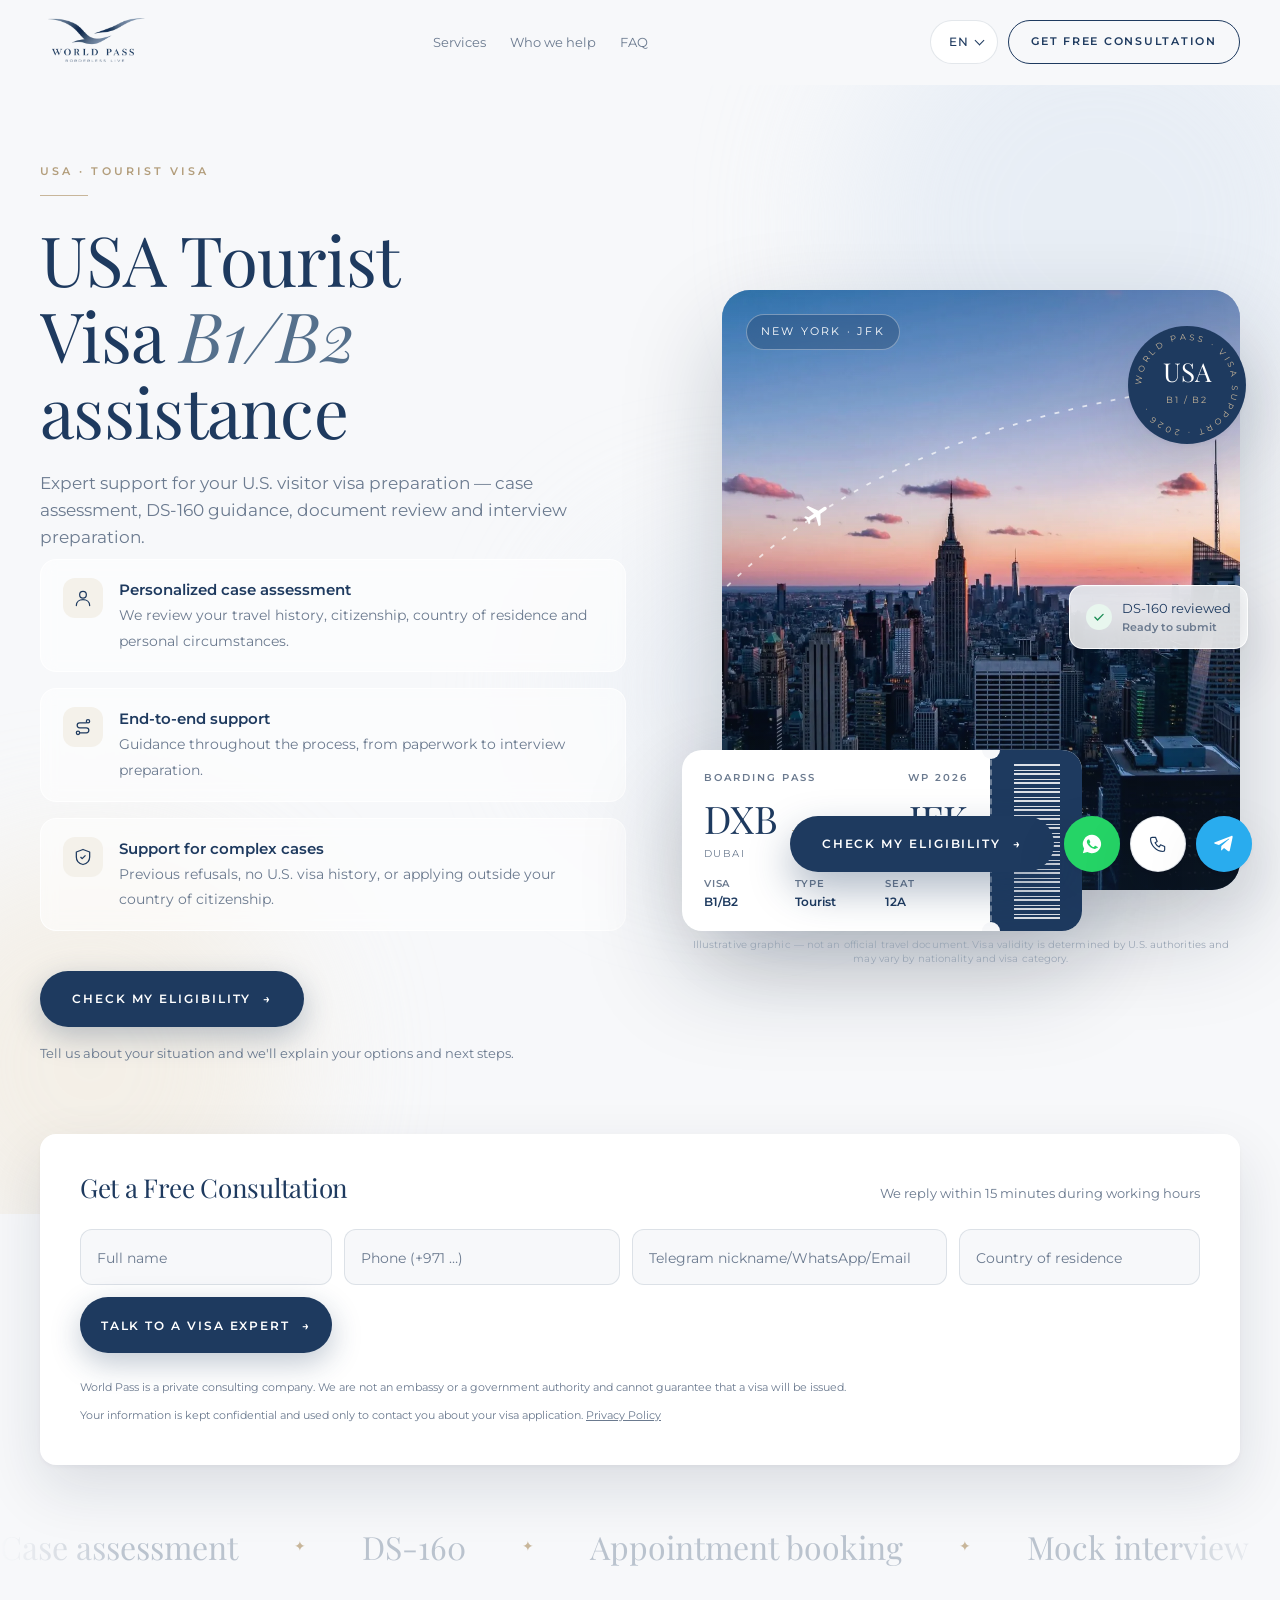
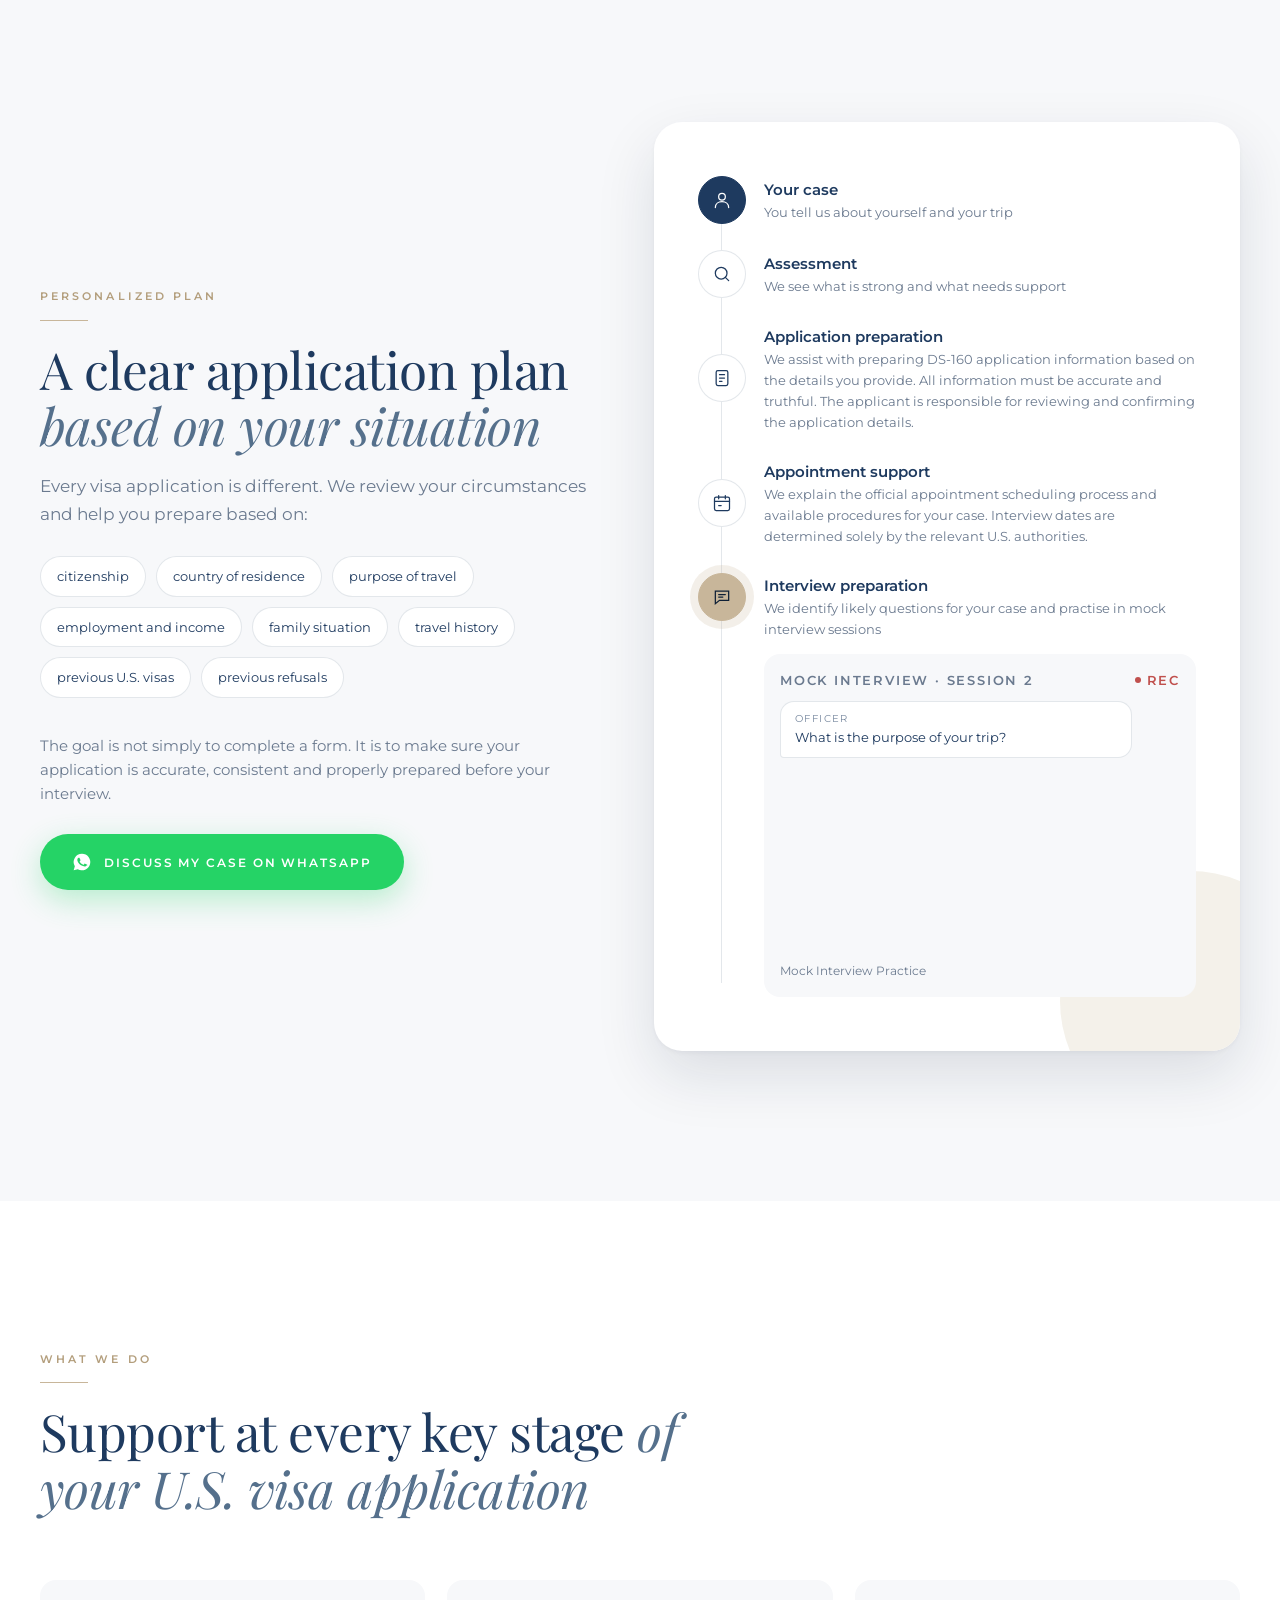
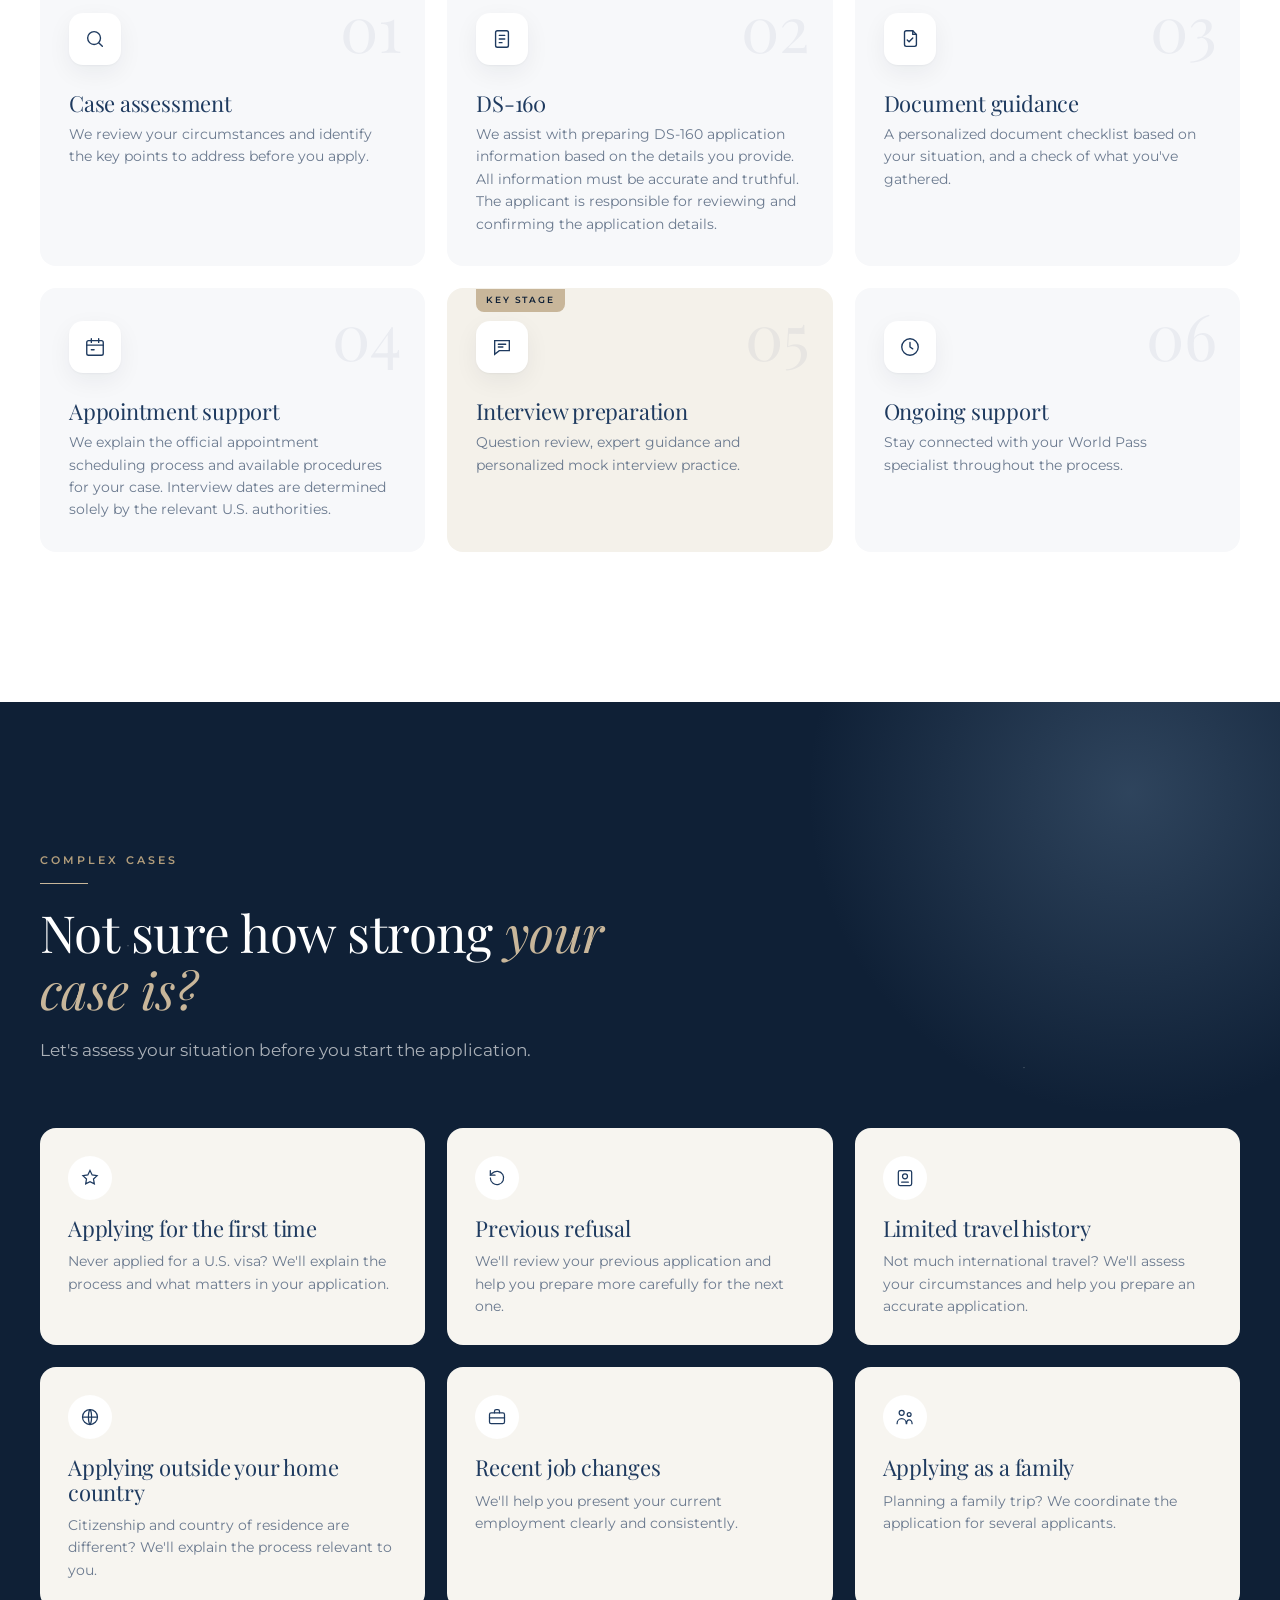
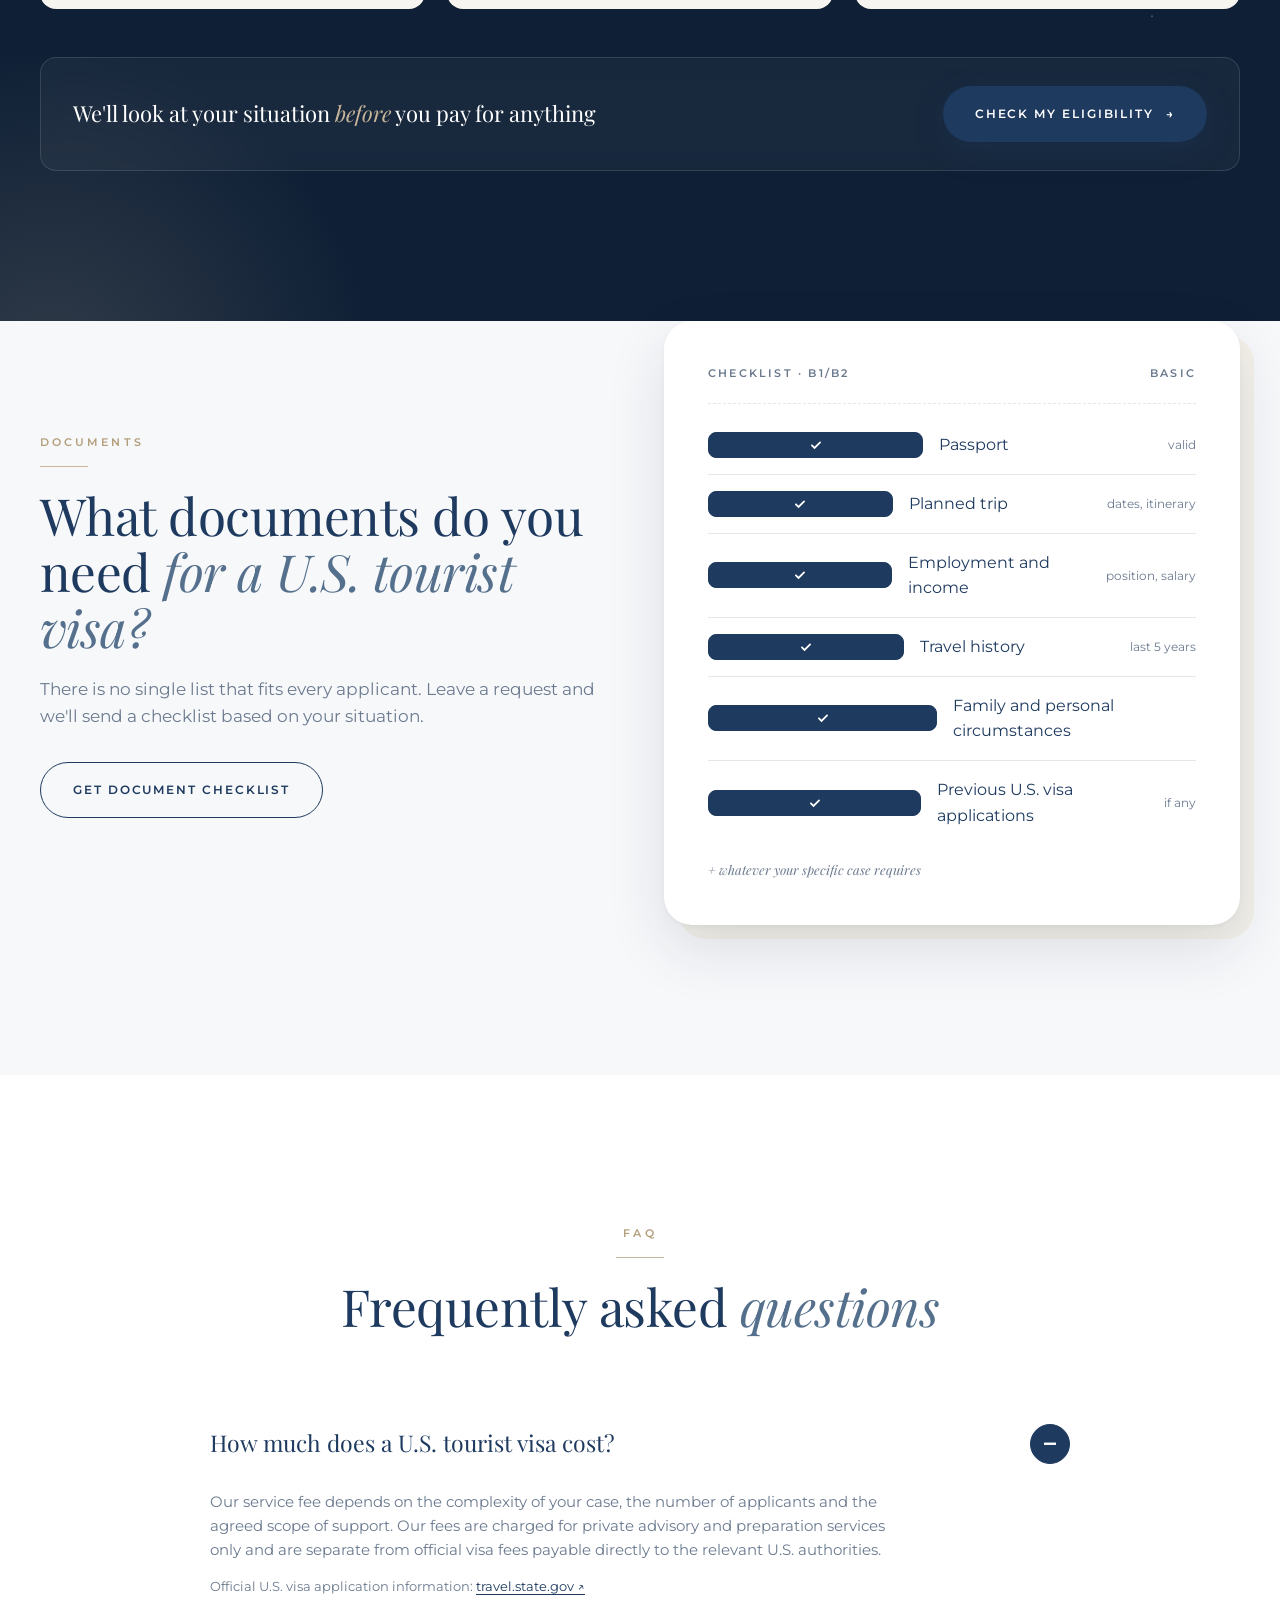
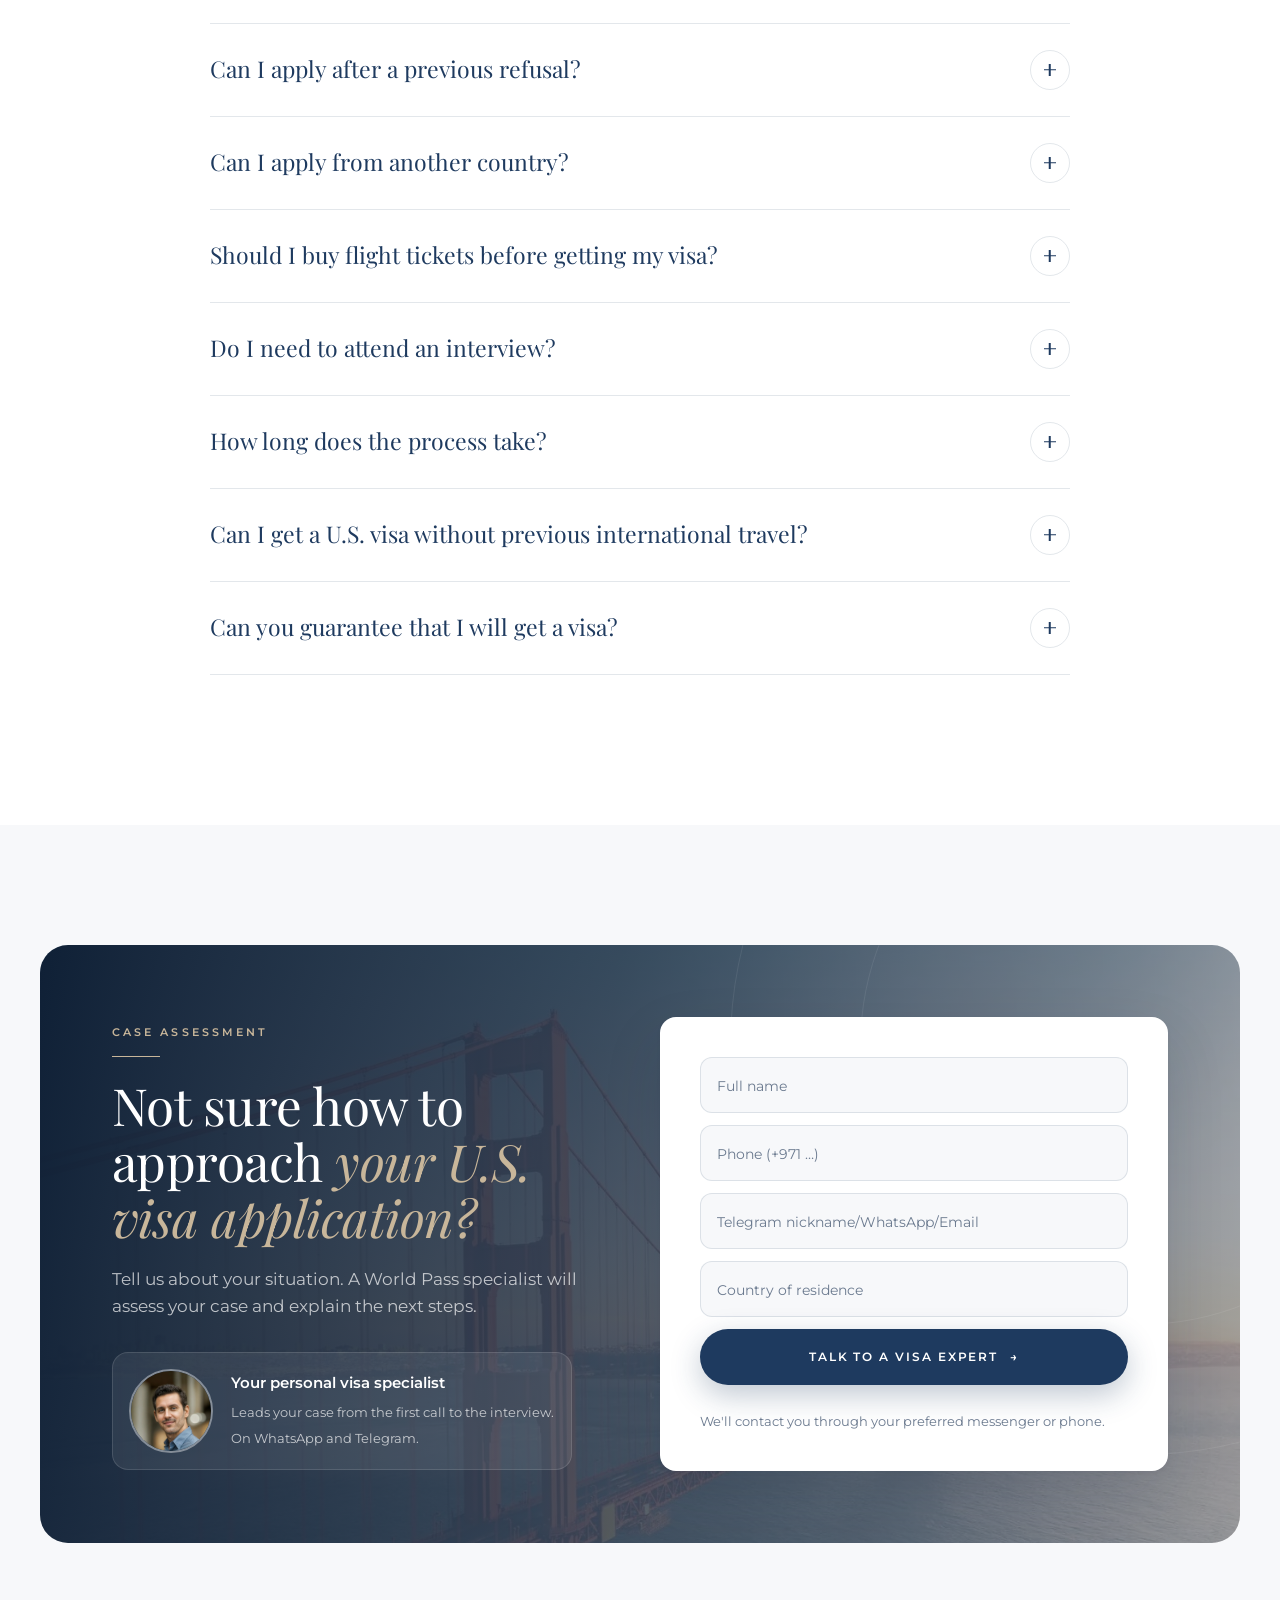
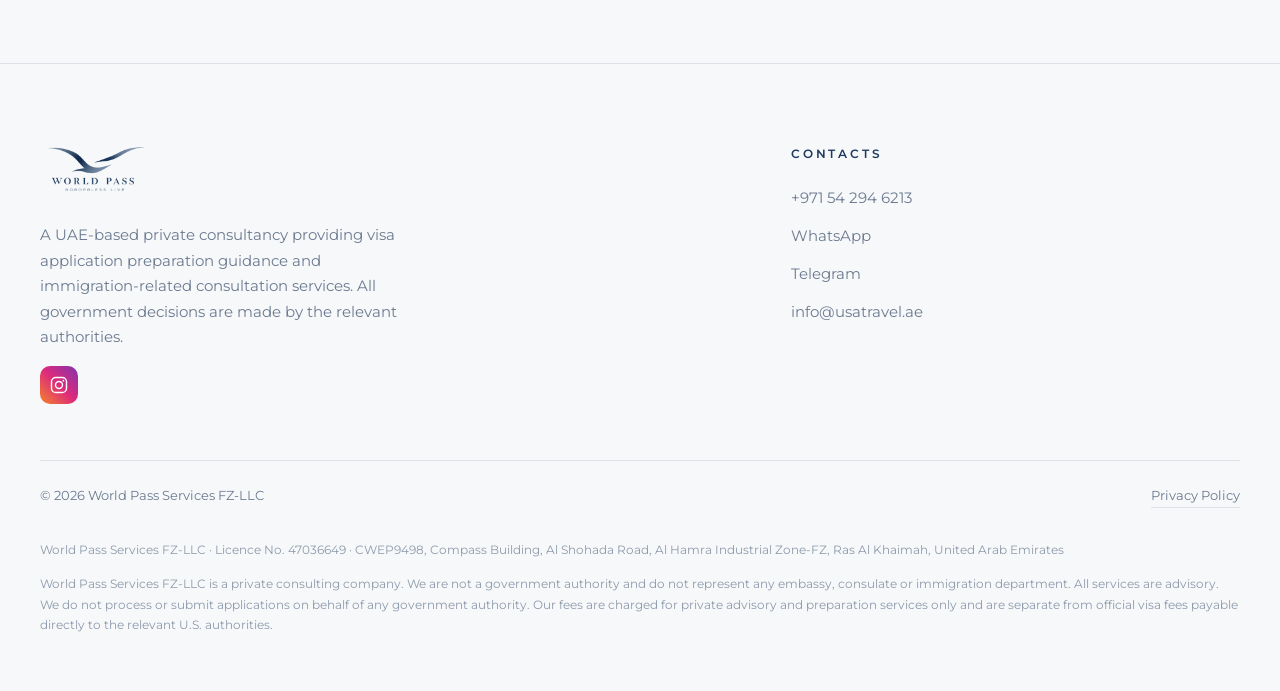
==== commit f06bda44: "Revert font self-hosting to Google Fonts: without a CDN our single origin served fonts too slowly (L" ====
--- a/index.html
+++ b/index.html
@@ -121,23 +121,9 @@
 <link rel="icon" type="image/png" sizes="32x32" href="favicon-32.png">
 <link rel="icon" type="image/png" sizes="192x192" href="favicon-192.png">
 <link rel="apple-touch-icon" sizes="180x180" href="apple-touch-icon.png">
-<style>
-/* self-hosted fonts (Montserrat, Playfair Display) — latin+cyrillic, no external request */
-@font-face{font-family:'Montserrat';font-style:normal;font-weight:400;font-display:swap;src:url(fonts/montserrat-400-cyrillic-ext.woff2) format('woff2');unicode-range:U+0460-052F, U+1C80-1C8A, U+20B4, U+2DE0-2DFF, U+A640-A69F, U+FE2E-FE2F;}
-@font-face{font-family:'Montserrat';font-style:normal;font-weight:400;font-display:swap;src:url(fonts/montserrat-400-cyrillic.woff2) format('woff2');unicode-range:U+0301, U+0400-045F, U+0490-0491, U+04B0-04B1, U+2116;}
-@font-face{font-family:'Montserrat';font-style:normal;font-weight:400;font-display:swap;src:url(fonts/montserrat-400-latin-ext.woff2) format('woff2');unicode-range:U+0100-02BA, U+02BD-02C5, U+02C7-02CC, U+02CE-02D7, U+02DD-02FF, U+0304, U+0308, U+0329, U+1D00-1DBF, U+1E00-1E9F, U+1EF2-1EFF, U+2020, U+20A0-20AB, U+20AD-20C4, U+2113, U+2C60-2C7F, U+A720-A7FF;}
-@font-face{font-family:'Montserrat';font-style:normal;font-weight:400;font-display:swap;src:url(fonts/montserrat-400-latin.woff2) format('woff2');unicode-range:U+0000-00FF, U+0131, U+0152-0153, U+02BB-02BC, U+02C6, U+02DA, U+02DC, U+0304, U+0308, U+0329, U+2000-206F, U+20AC, U+2122, U+2191, U+2193, U+2212, U+2215, U+FEFF, U+FFFD;}
-@font-face{font-family:'Montserrat';font-style:normal;font-weight:600;font-display:swap;src:url(fonts/montserrat-600-cyrillic-ext.woff2) format('woff2');unicode-range:U+0460-052F, U+1C80-1C8A, U+20B4, U+2DE0-2DFF, U+A640-A69F, U+FE2E-FE2F;}
-@font-face{font-family:'Montserrat';font-style:normal;font-weight:600;font-display:swap;src:url(fonts/montserrat-600-cyrillic.woff2) format('woff2');unicode-range:U+0301, U+0400-045F, U+0490-0491, U+04B0-04B1, U+2116;}
-@font-face{font-family:'Montserrat';font-style:normal;font-weight:600;font-display:swap;src:url(fonts/montserrat-600-latin-ext.woff2) format('woff2');unicode-range:U+0100-02BA, U+02BD-02C5, U+02C7-02CC, U+02CE-02D7, U+02DD-02FF, U+0304, U+0308, U+0329, U+1D00-1DBF, U+1E00-1E9F, U+1EF2-1EFF, U+2020, U+20A0-20AB, U+20AD-20C4, U+2113, U+2C60-2C7F, U+A720-A7FF;}
-@font-face{font-family:'Montserrat';font-style:normal;font-weight:600;font-display:swap;src:url(fonts/montserrat-600-latin.woff2) format('woff2');unicode-range:U+0000-00FF, U+0131, U+0152-0153, U+02BB-02BC, U+02C6, U+02DA, U+02DC, U+0304, U+0308, U+0329, U+2000-206F, U+20AC, U+2122, U+2191, U+2193, U+2212, U+2215, U+FEFF, U+FFFD;}
-@font-face{font-family:'Playfair Display';font-style:italic;font-weight:400;font-display:swap;src:url(fonts/playfair-400i-cyrillic.woff2) format('woff2');unicode-range:U+0301, U+0400-045F, U+0490-0491, U+04B0-04B1, U+2116;}
-@font-face{font-family:'Playfair Display';font-style:italic;font-weight:400;font-display:swap;src:url(fonts/playfair-400i-latin-ext.woff2) format('woff2');unicode-range:U+0100-02BA, U+02BD-02C5, U+02C7-02CC, U+02CE-02D7, U+02DD-02FF, U+0304, U+0308, U+0329, U+1D00-1DBF, U+1E00-1E9F, U+1EF2-1EFF, U+2020, U+20A0-20AB, U+20AD-20C4, U+2113, U+2C60-2C7F, U+A720-A7FF;}
-@font-face{font-family:'Playfair Display';font-style:italic;font-weight:400;font-display:swap;src:url(fonts/playfair-400i-latin.woff2) format('woff2');unicode-range:U+0000-00FF, U+0131, U+0152-0153, U+02BB-02BC, U+02C6, U+02DA, U+02DC, U+0304, U+0308, U+0329, U+2000-206F, U+20AC, U+2122, U+2191, U+2193, U+2212, U+2215, U+FEFF, U+FFFD;}
-@font-face{font-family:'Playfair Display';font-style:normal;font-weight:400;font-display:swap;src:url(fonts/playfair-400-cyrillic.woff2) format('woff2');unicode-range:U+0301, U+0400-045F, U+0490-0491, U+04B0-04B1, U+2116;}
-@font-face{font-family:'Playfair Display';font-style:normal;font-weight:400;font-display:swap;src:url(fonts/playfair-400-latin-ext.woff2) format('woff2');unicode-range:U+0100-02BA, U+02BD-02C5, U+02C7-02CC, U+02CE-02D7, U+02DD-02FF, U+0304, U+0308, U+0329, U+1D00-1DBF, U+1E00-1E9F, U+1EF2-1EFF, U+2020, U+20A0-20AB, U+20AD-20C4, U+2113, U+2C60-2C7F, U+A720-A7FF;}
-@font-face{font-family:'Playfair Display';font-style:normal;font-weight:400;font-display:swap;src:url(fonts/playfair-400-latin.woff2) format('woff2');unicode-range:U+0000-00FF, U+0131, U+0152-0153, U+02BB-02BC, U+02C6, U+02DA, U+02DC, U+0304, U+0308, U+0329, U+2000-206F, U+20AC, U+2122, U+2191, U+2193, U+2212, U+2215, U+FEFF, U+FFFD;}
-</style>
+<link rel="preconnect" href="https://fonts.googleapis.com">
+<link rel="preconnect" href="https://fonts.gstatic.com" crossorigin>
+<link href="https://fonts.googleapis.com/css2?family=Montserrat:wght@400;600&family=Playfair+Display:ital,wght@0,400;1,400&display=swap" rel="stylesheet">
 <style>
 /* ============ TOKENS (как на worldpass.ae) ============ */
 :root{
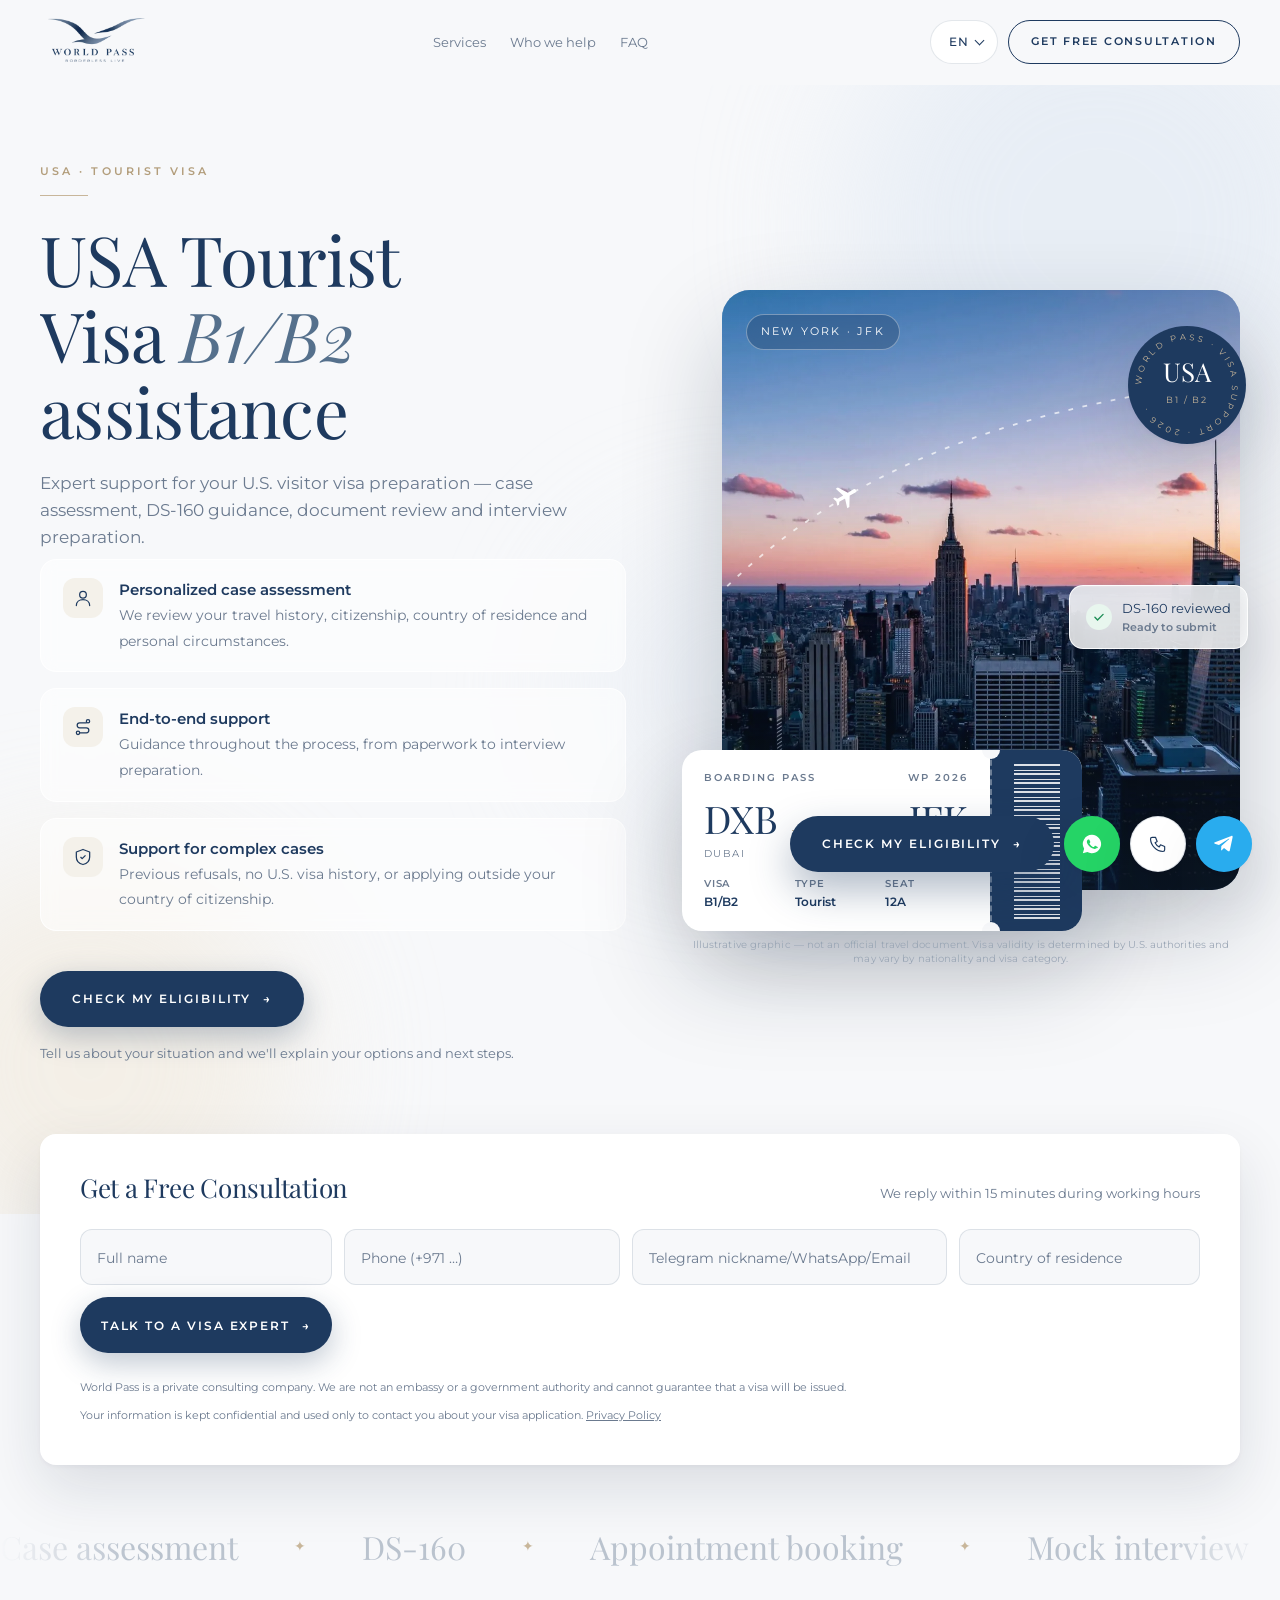
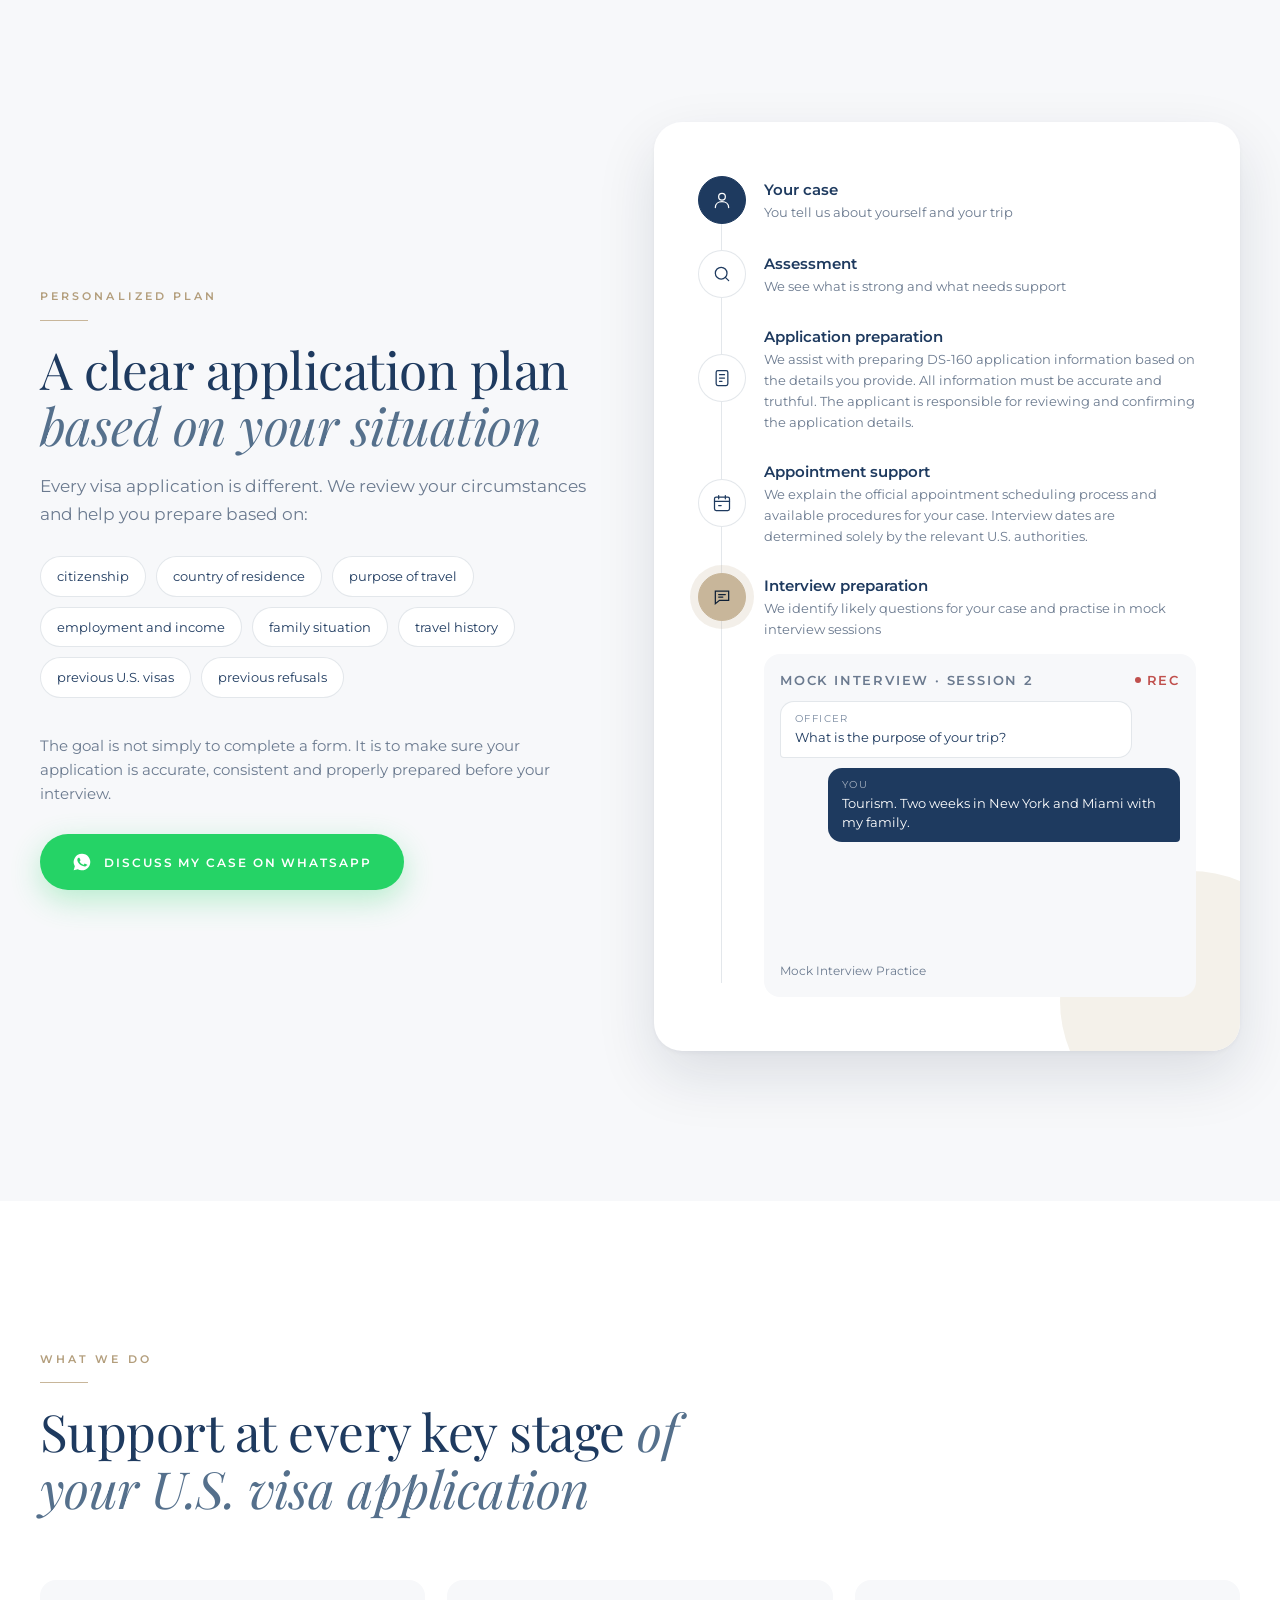
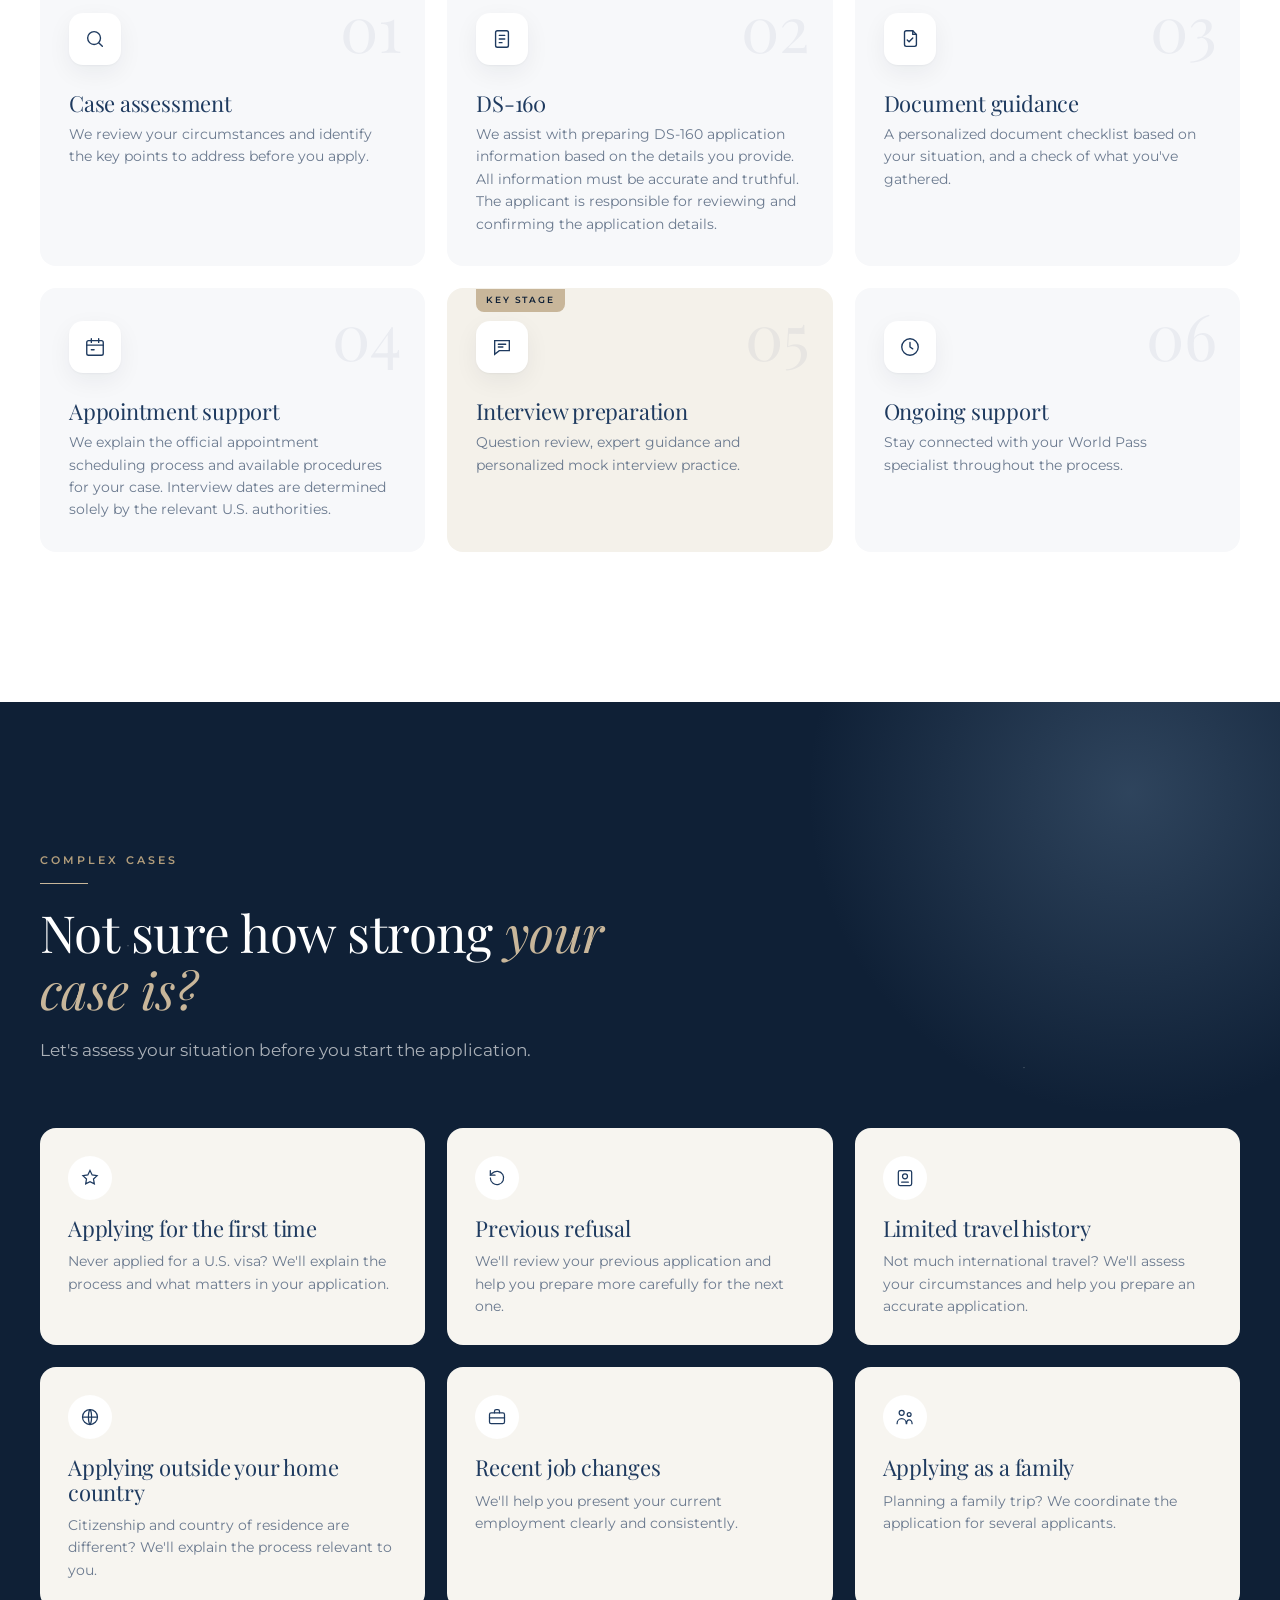
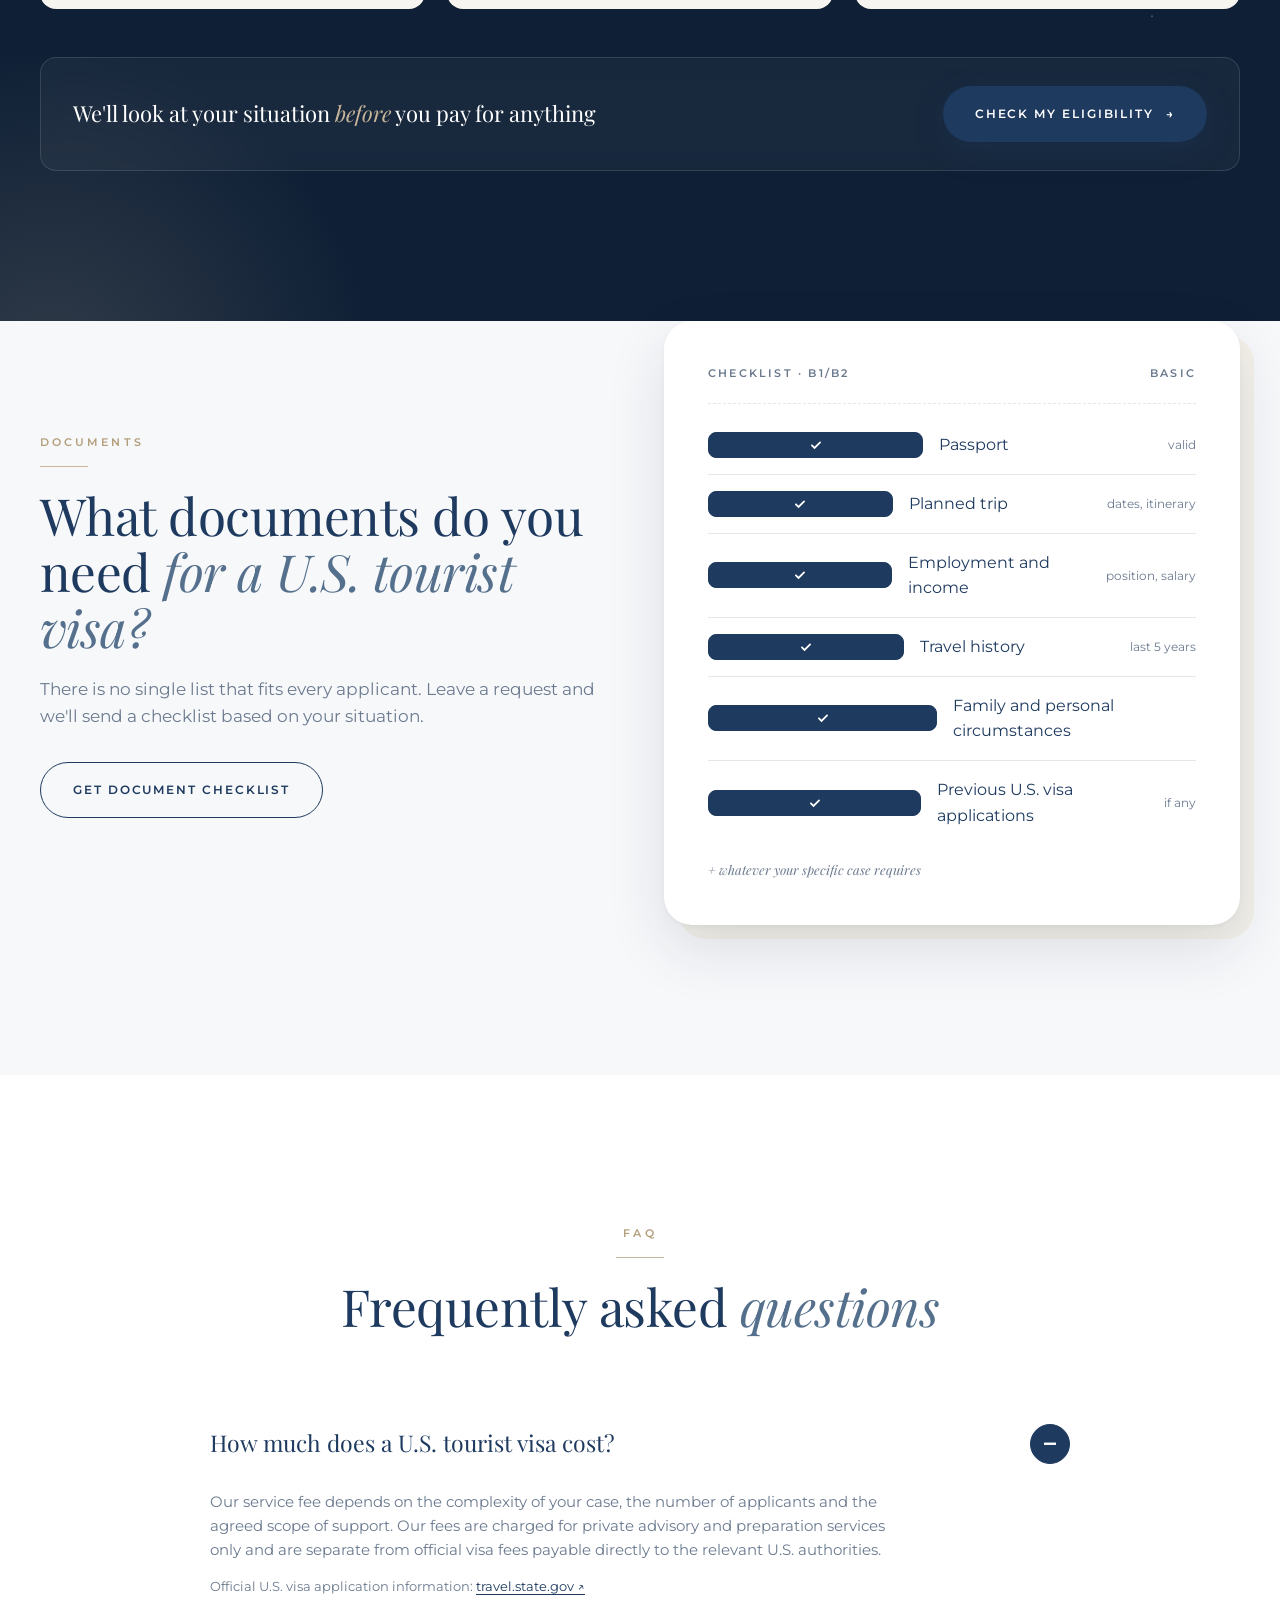
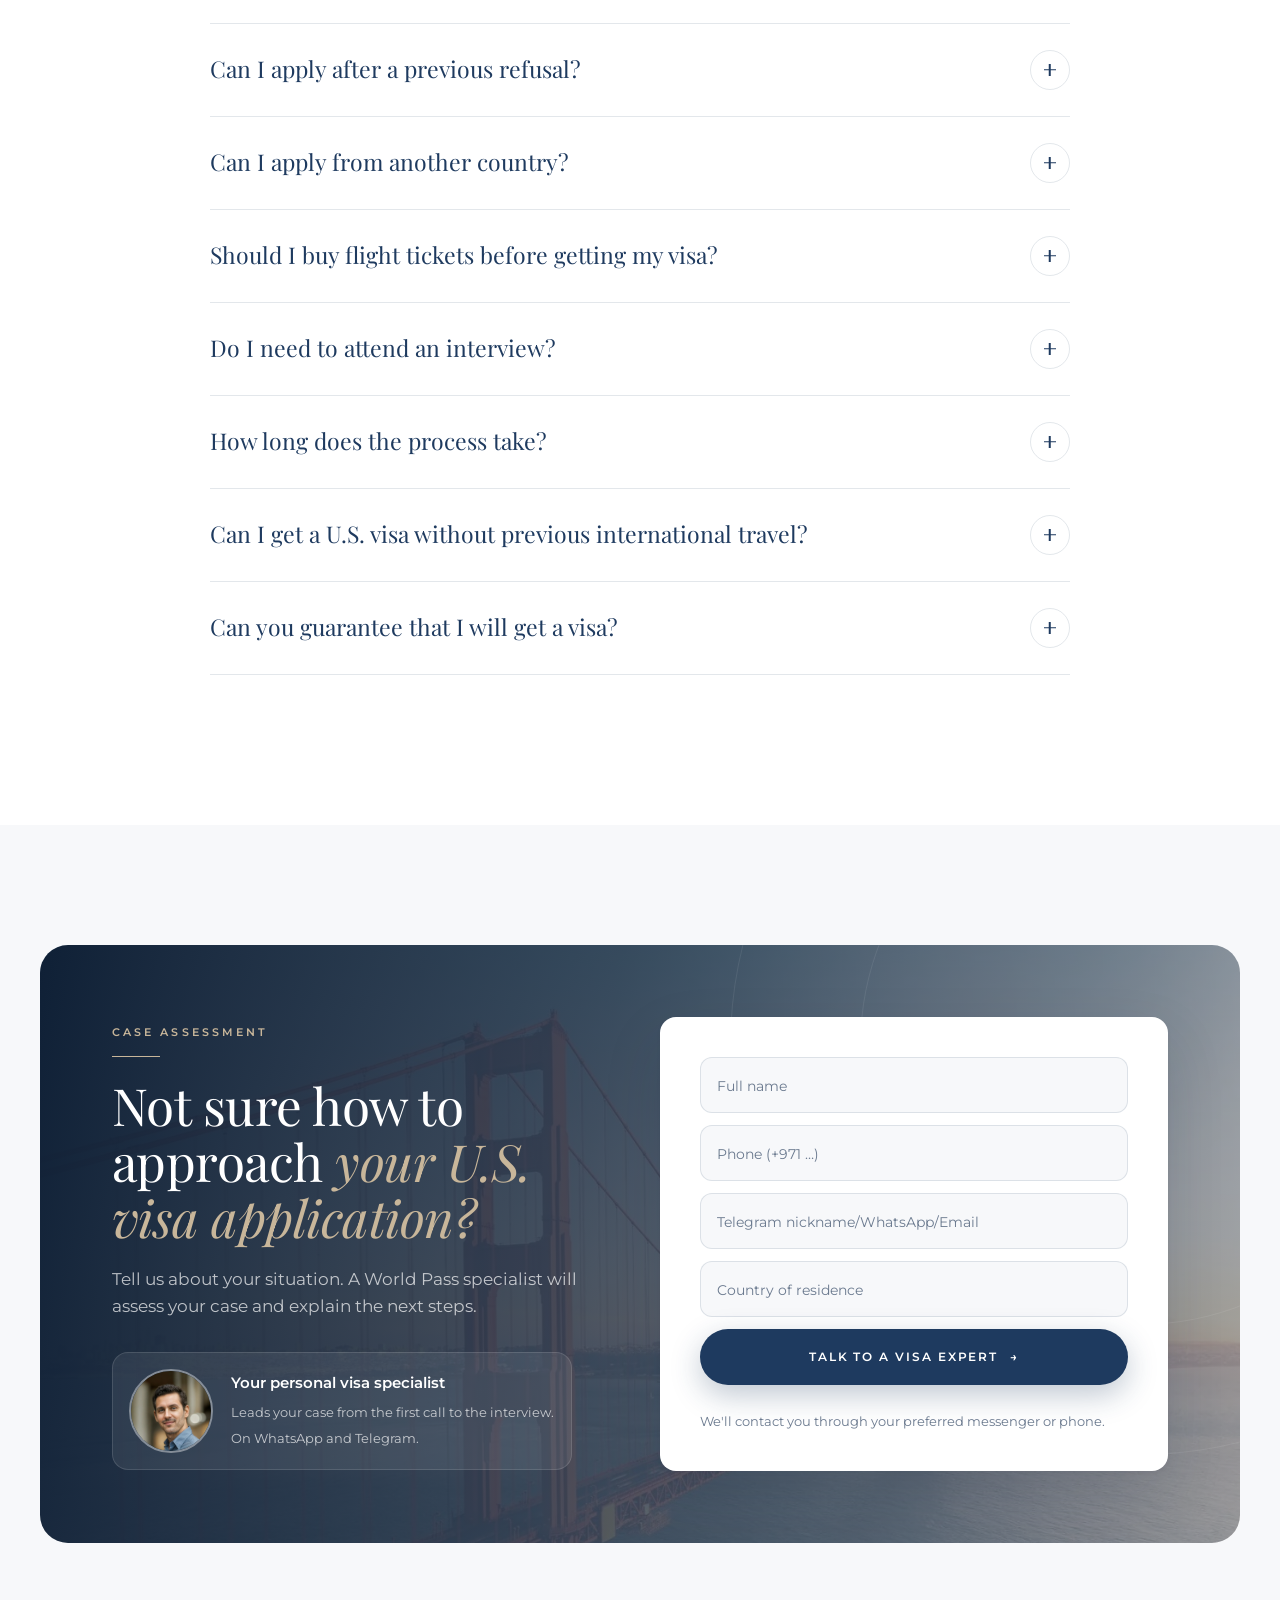
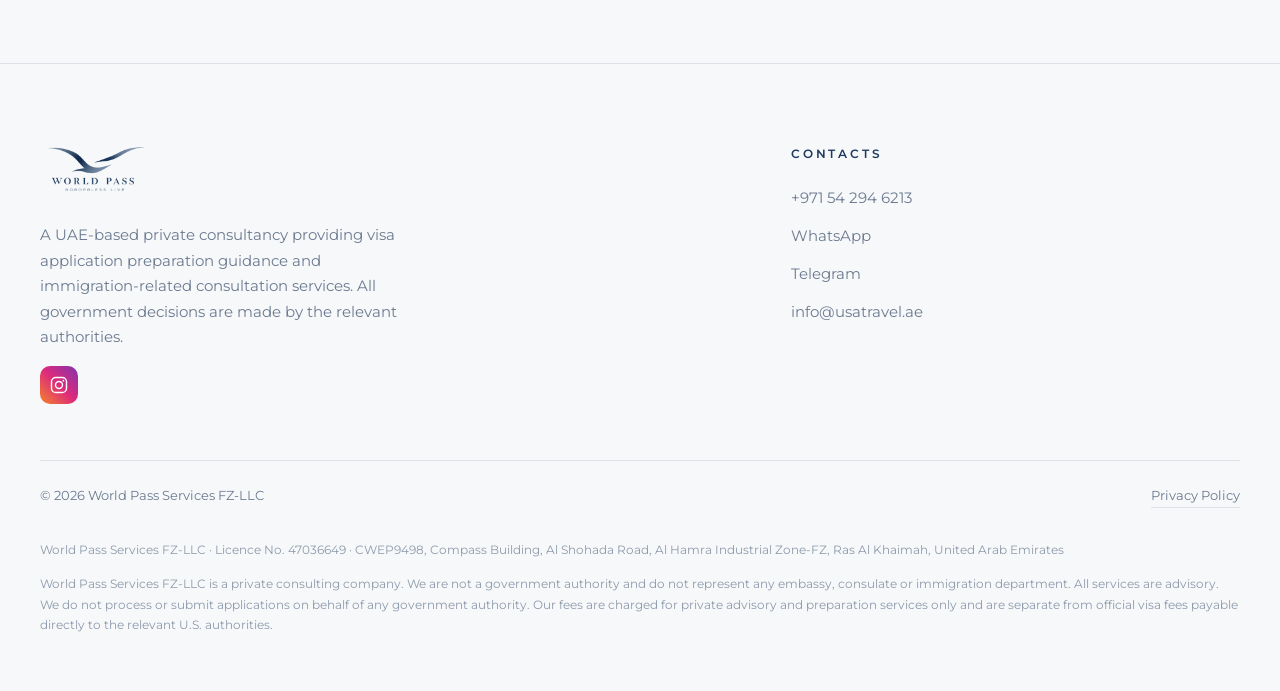
==== commit 4f26cfcc: "Security: move form submission from browser-side PinscherCRM to server-side send.php Removes exposed" ====
--- a/index.html
+++ b/index.html
@@ -1510,10 +1510,9 @@
     });
   }
 
-  /* ---- CRM: та же интеграция, что на worldpass.ae (Kommo через PinscherCRM) ---- */
+  /* ---- CRM: серверная отправка через send.php (Kommo API напрямую) ---- */
   const CRM = (() => {
-    const HANDLER_URL = 'https://demo2.pinschertest.ru/manager-integration/2026/kommo/infoworldpassae/modules/worldpass.ae/';
-    const SECRET_KEY = 'lEXK1tzckCFSLyuGumsboYfQnpTiswmi';
+    const HANDLER_URL = 'send.php';
     const UTM = ['utm_source','utm_campaign','utm_medium','utm_term','utm_content'];
     const q = n => new URLSearchParams(location.search).get(n) || '';
     const setC = (n, v) => { if (v) document.cookie = `${n}=${encodeURIComponent(v)}; expires=${new Date(Date.now()+3600e3).toUTCString()}; path=/`; };
@@ -1521,8 +1520,8 @@
     UTM.forEach(t => setC(t, q(t)));
     return { send(fd) {
       UTM.forEach(t => fd.append(t, getC(t) || ''));
-      fd.append('secret_key', SECRET_KEY);
       fd.append('url', location.href);
+      fd.append('lang', document.documentElement.lang || 'EN');
       return fetch(HANDLER_URL, { method: 'POST', body: fd, keepalive: true }).catch(err => console.error('CRM send error:', err));
     } };
   })();
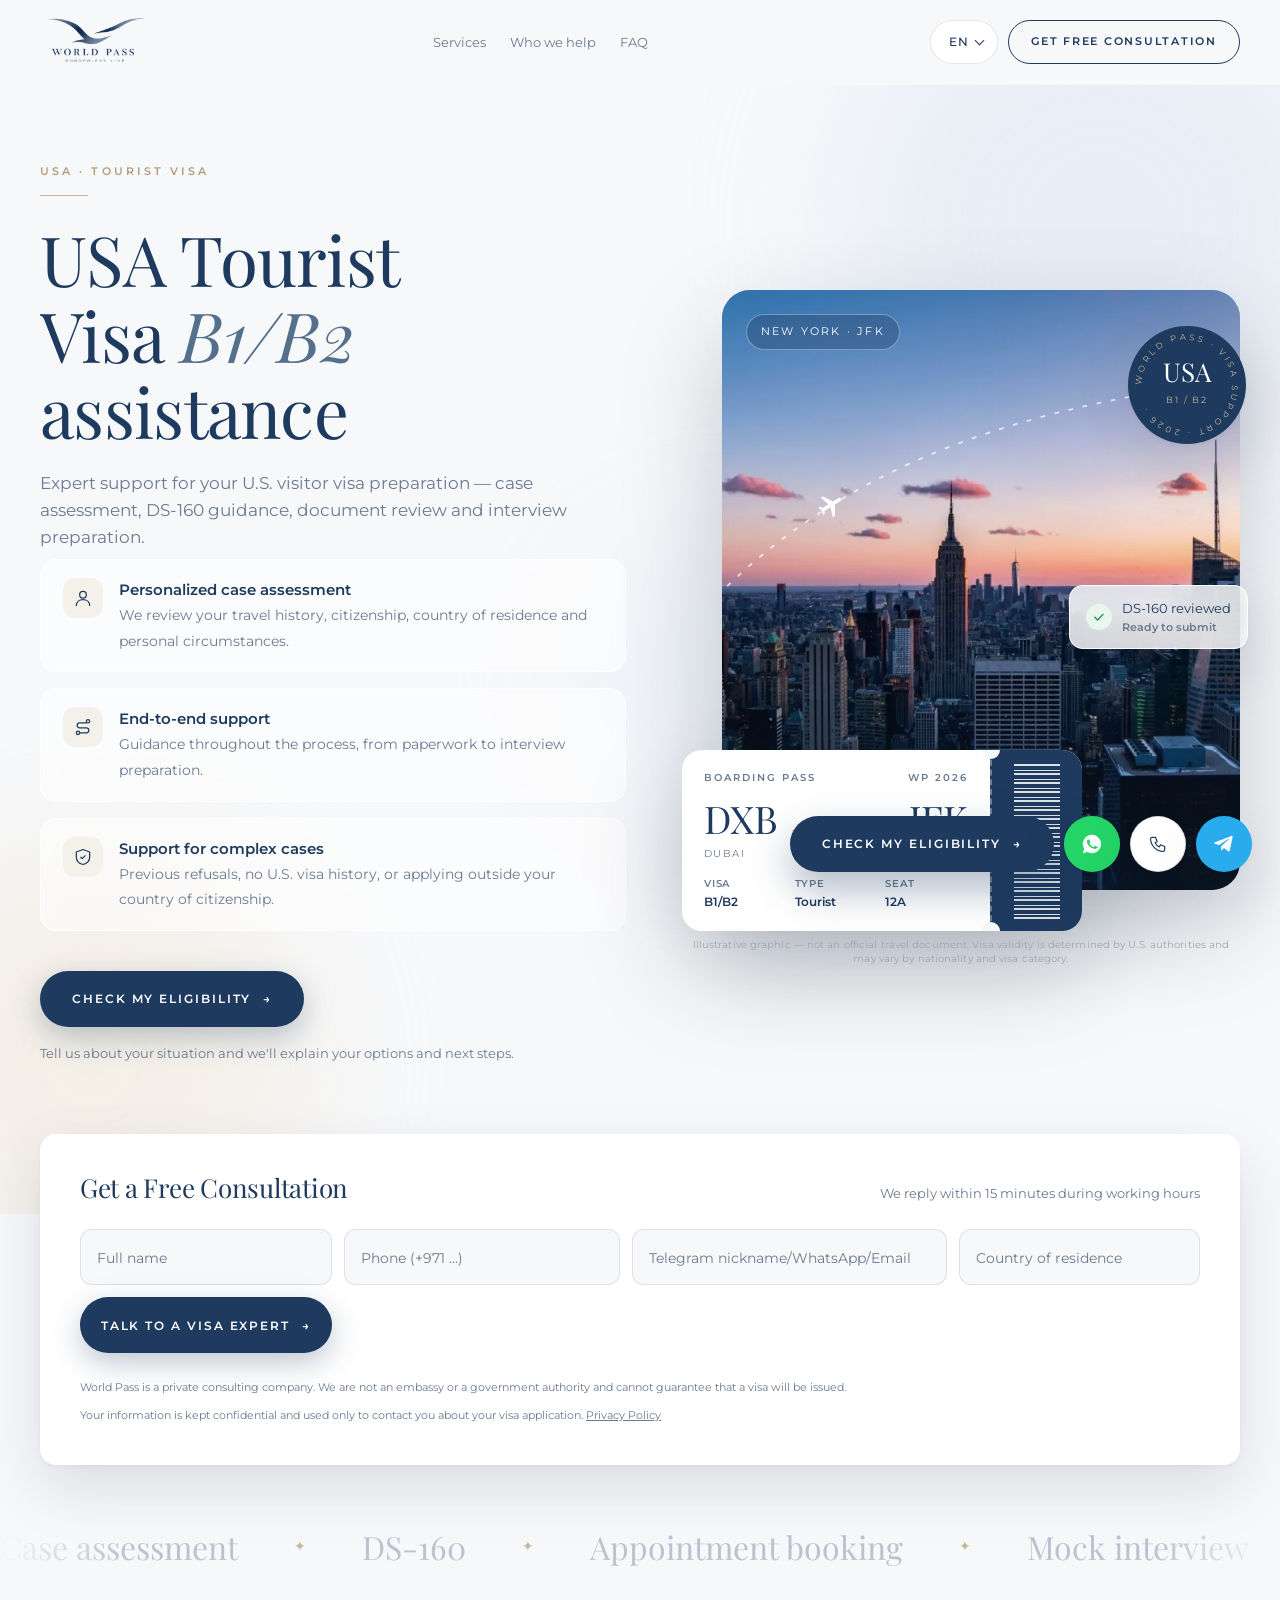
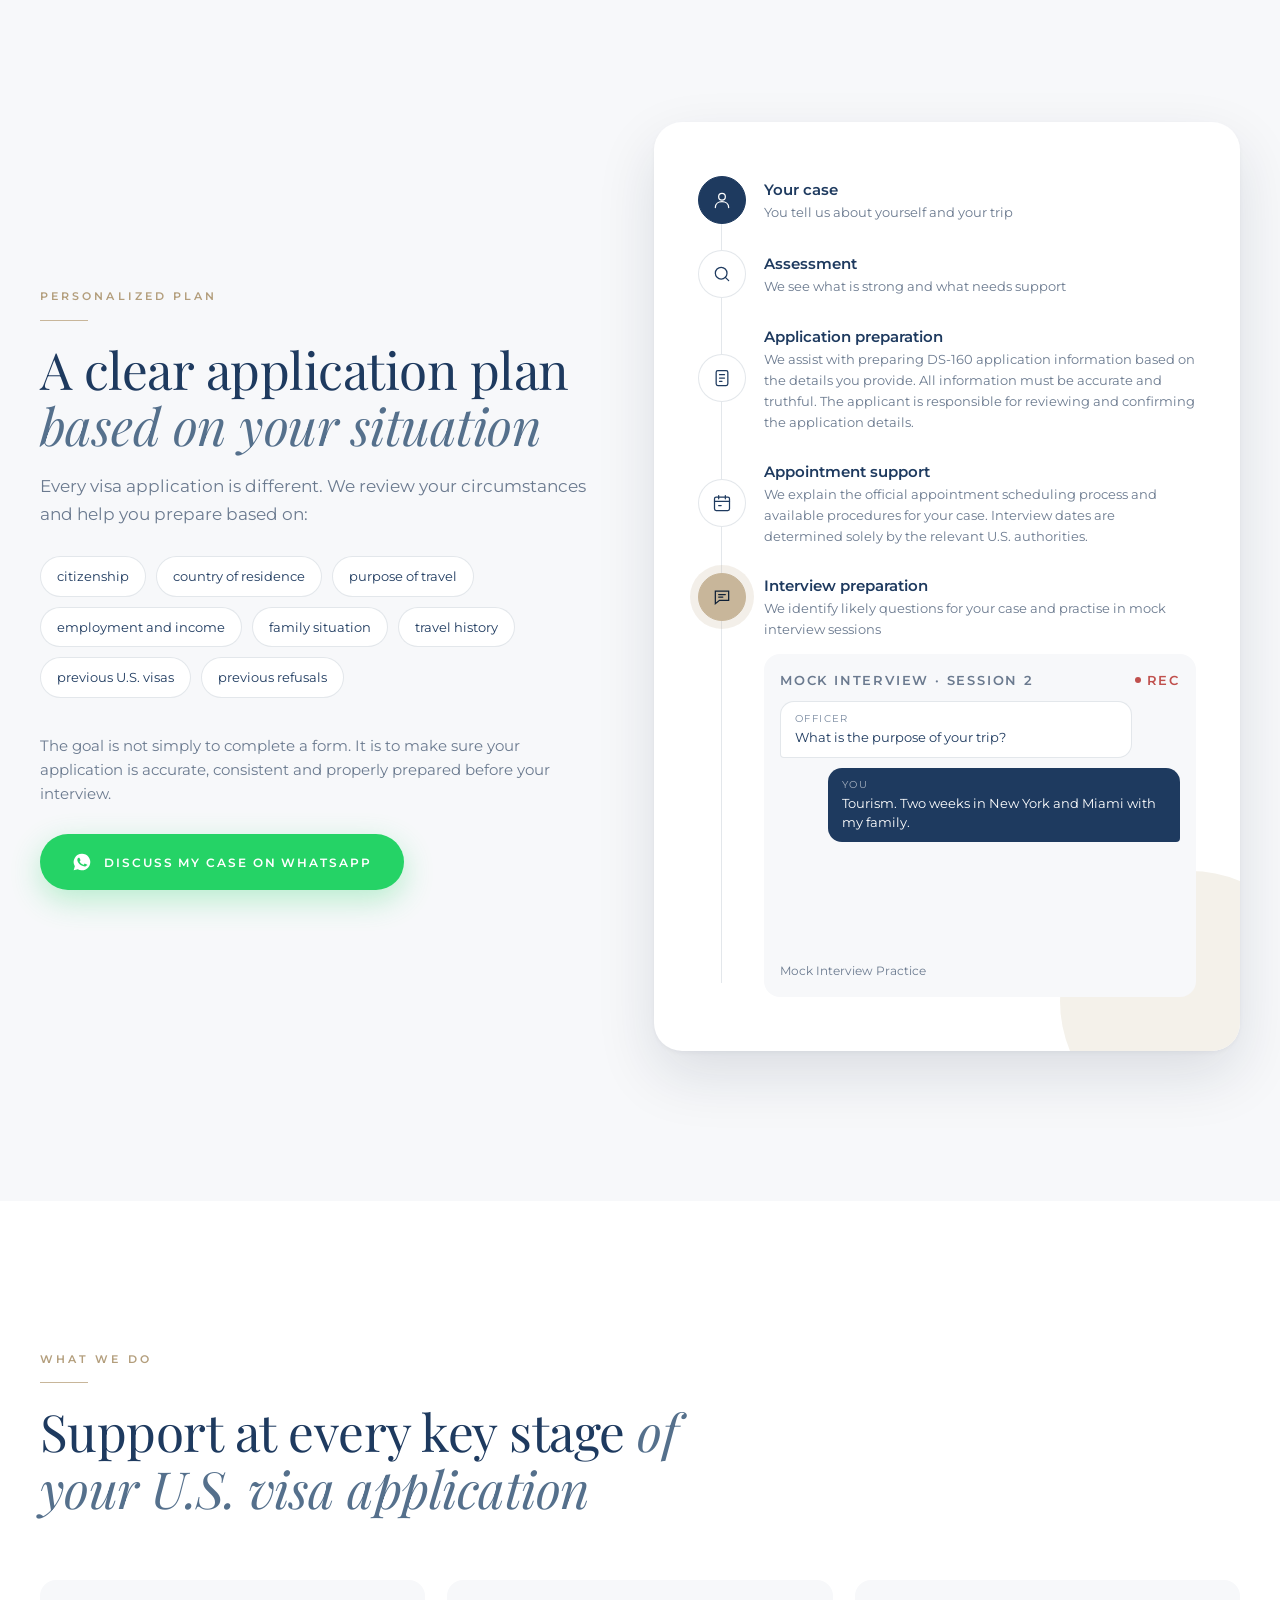
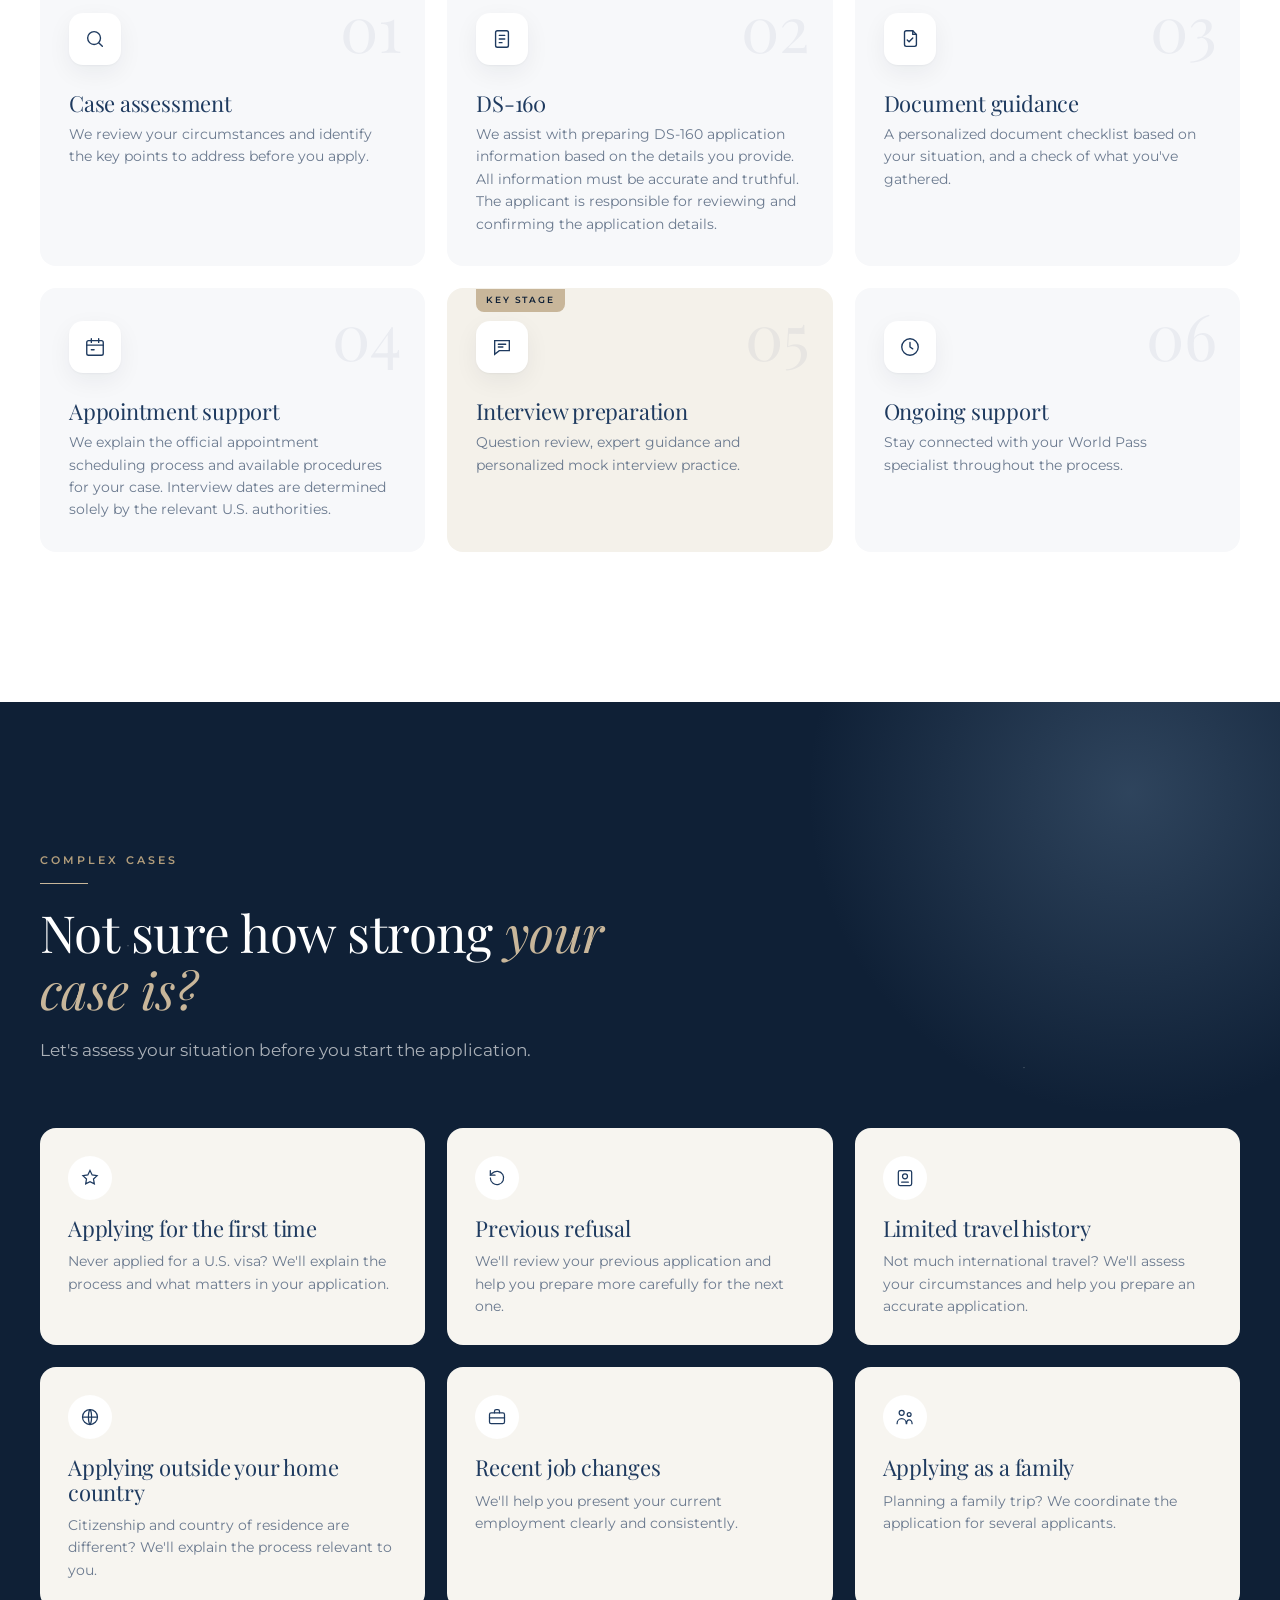
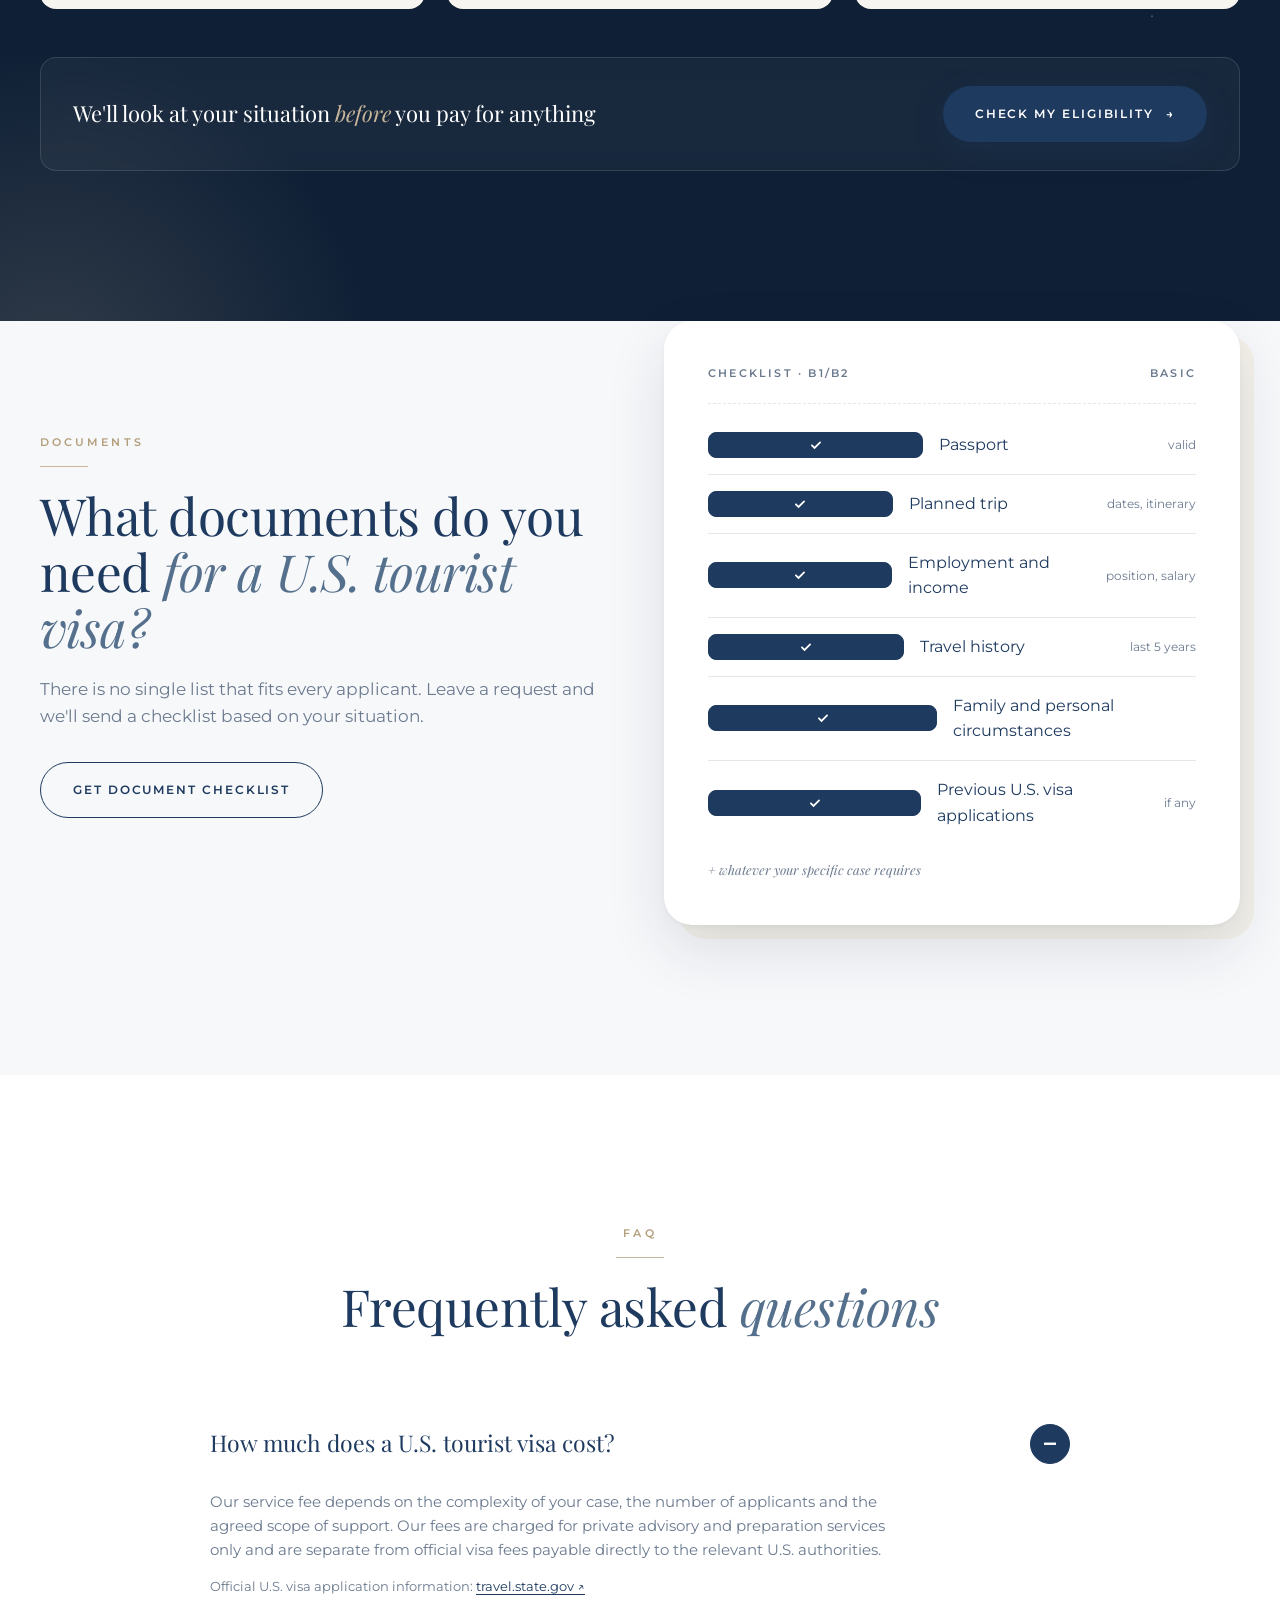
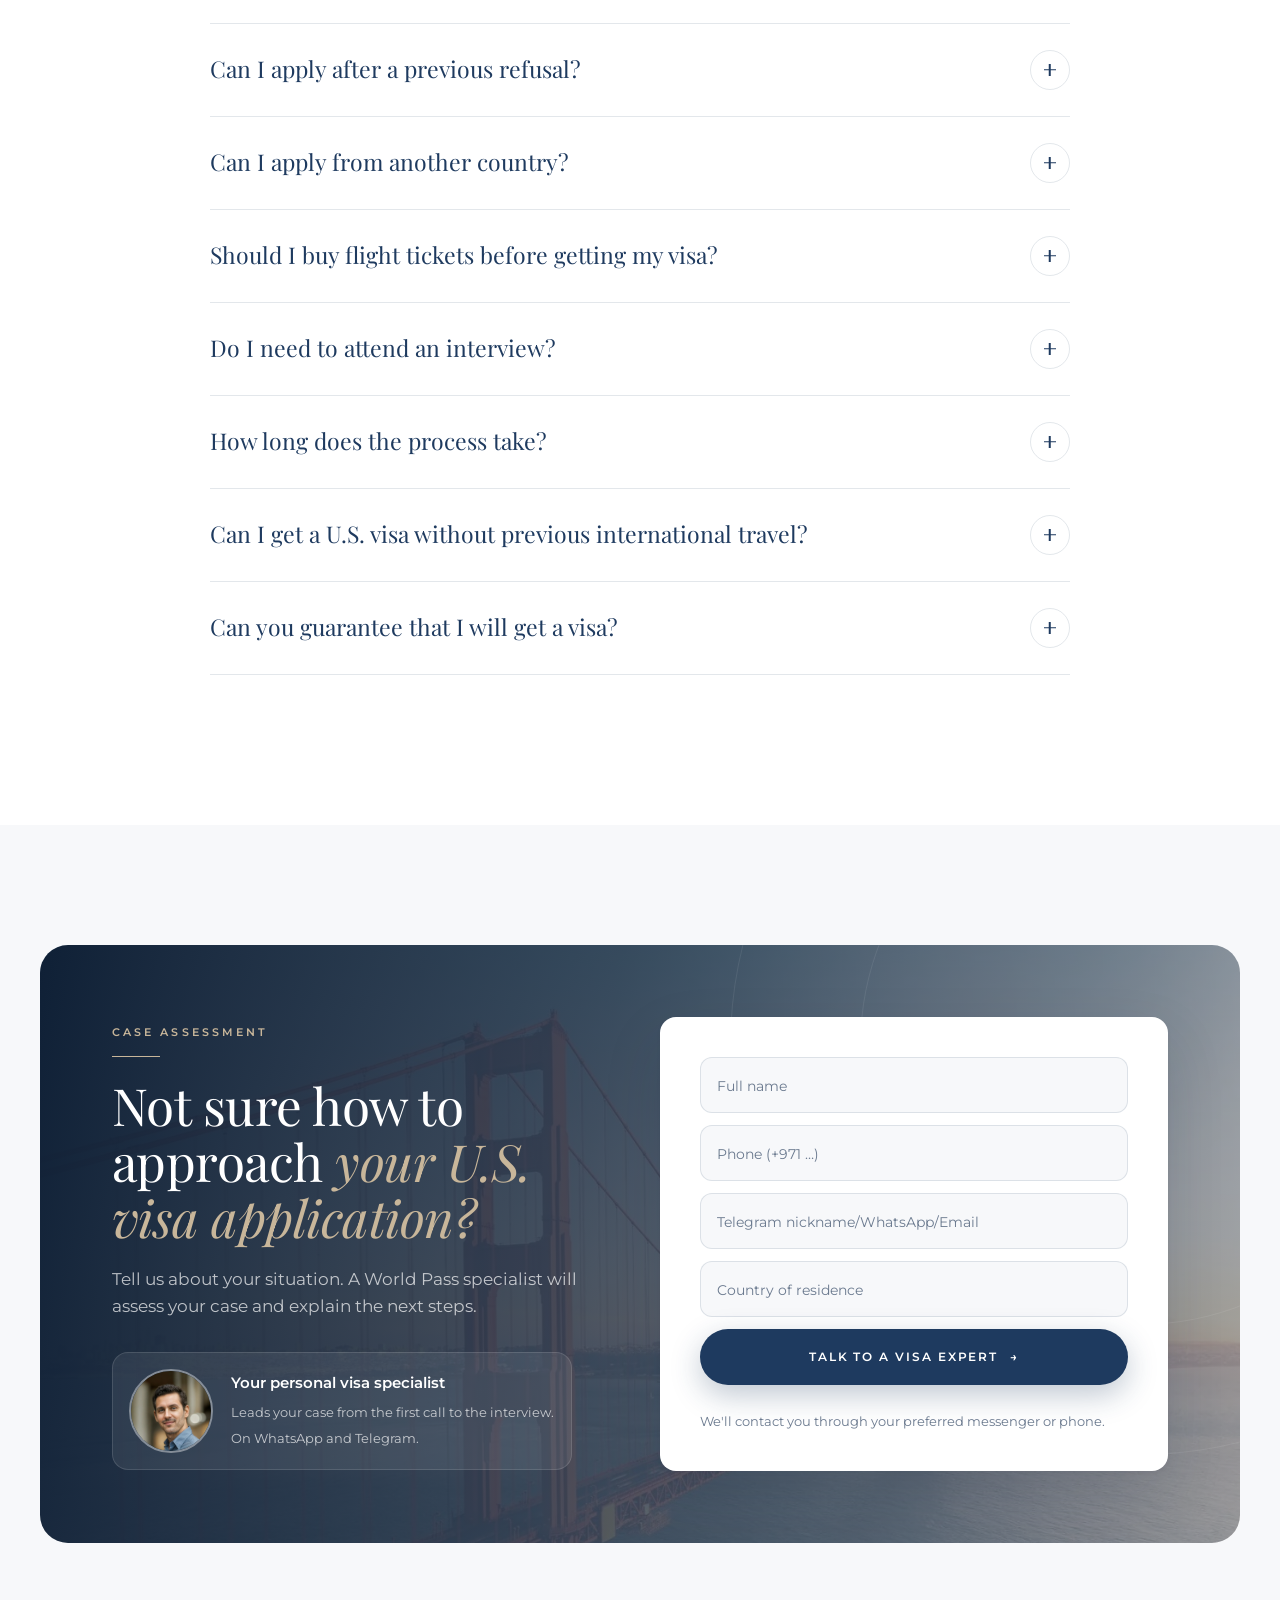
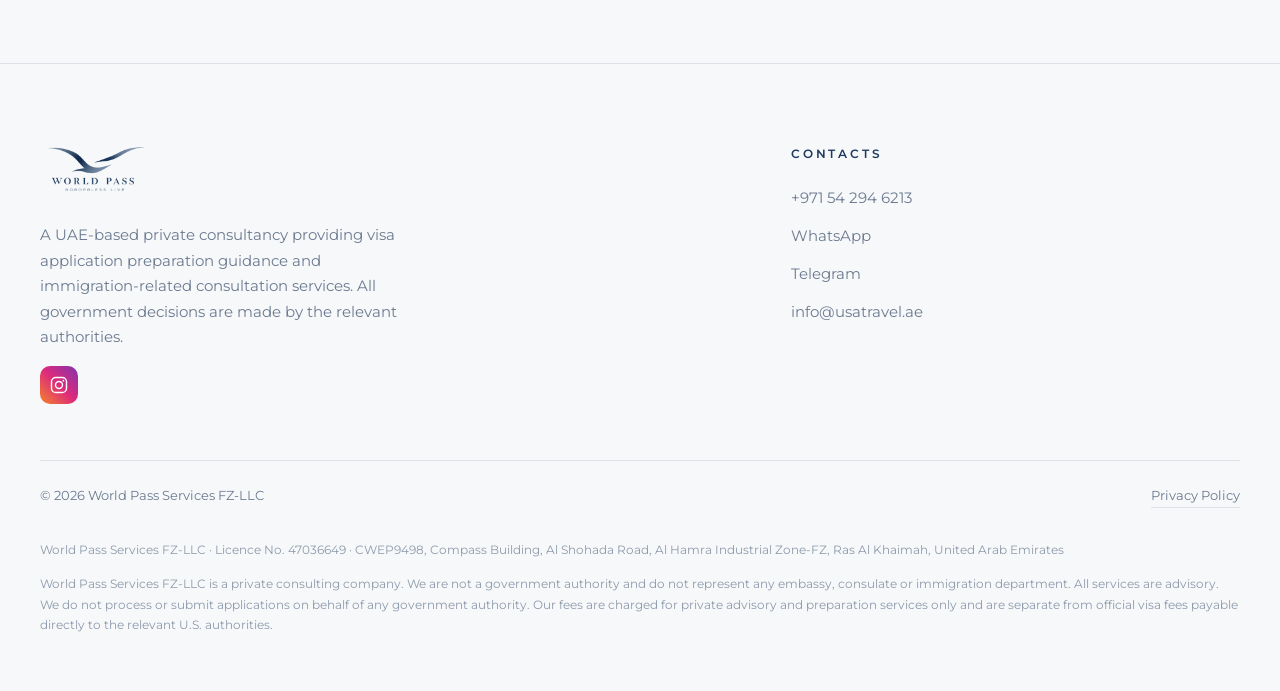
==== commit 230170ed: "Perf (mobile): non-blocking fonts + responsive hero image Mobile LCP on usatravel.ae was 7.7s (Light" ====
--- a/index.html
+++ b/index.html
@@ -117,13 +117,14 @@
   ]
 }
 </script>
-<link rel="preload" as="image" href="hero.webp">
+<link rel="preload" as="image" href="hero.webp" imagesrcset="hero-mobile.webp 640w, hero.webp 1000w" imagesizes="(max-width:1023px) 100vw, 50vw">
 <link rel="icon" type="image/png" sizes="32x32" href="favicon-32.png">
 <link rel="icon" type="image/png" sizes="192x192" href="favicon-192.png">
 <link rel="apple-touch-icon" sizes="180x180" href="apple-touch-icon.png">
 <link rel="preconnect" href="https://fonts.googleapis.com">
 <link rel="preconnect" href="https://fonts.gstatic.com" crossorigin>
-<link href="https://fonts.googleapis.com/css2?family=Montserrat:wght@400;600&family=Playfair+Display:ital,wght@0,400;1,400&display=swap" rel="stylesheet">
+<link rel="stylesheet" href="https://fonts.googleapis.com/css2?family=Montserrat:wght@400;600&family=Playfair+Display:ital,wght@0,400;1,400&display=swap" media="print" onload="this.media='all'">
+<noscript><link rel="stylesheet" href="https://fonts.googleapis.com/css2?family=Montserrat:wght@400;600&family=Playfair+Display:ital,wght@0,400;1,400&display=swap"></noscript>
 <style>
 /* ============ TOKENS (как на worldpass.ae) ============ */
 :root{
@@ -1034,7 +1035,7 @@
 
     <div class="visual enter h-visual" style="animation-delay:.3s" id="visual">
       <div class="layer sky" data-depth="10">
-        <img class="photo-bg" src="hero.webp" fetchpriority="high" decoding="async" alt="Manhattan skyline at sunset, Empire State Building">
+        <img class="photo-bg" src="hero.webp" srcset="hero-mobile.webp 640w, hero.webp 1000w" sizes="(max-width:1023px) 100vw, 50vw" fetchpriority="high" decoding="async" alt="Manhattan skyline at sunset, Empire State Building">
         <svg class="flight" viewBox="0 0 600 500" preserveAspectRatio="xMidYMid slice" fill="none">
           <path id="flightPath" d="M 40 300 C 160 150, 330 90, 570 70" stroke="rgba(255,255,255,.7)" stroke-width="1.5" stroke-dasharray="4 8"/>
           <g class="plane-g"><path transform="rotate(90) translate(-12,-12)" fill="#fff" d="M21 16v-2l-8-5V3.5a1.5 1.5 0 0 0-3 0V9l-8 5v2l8-2.5V19l-2 1.5V22l3.5-1 3.5 1v-1.5L13 19v-5.5z"/><animateMotion dur="9s" repeatCount="indefinite" rotate="auto" keyPoints="0;1" keyTimes="0;1" calcMode="linear"><mpath href="#flightPath"/></animateMotion></g>
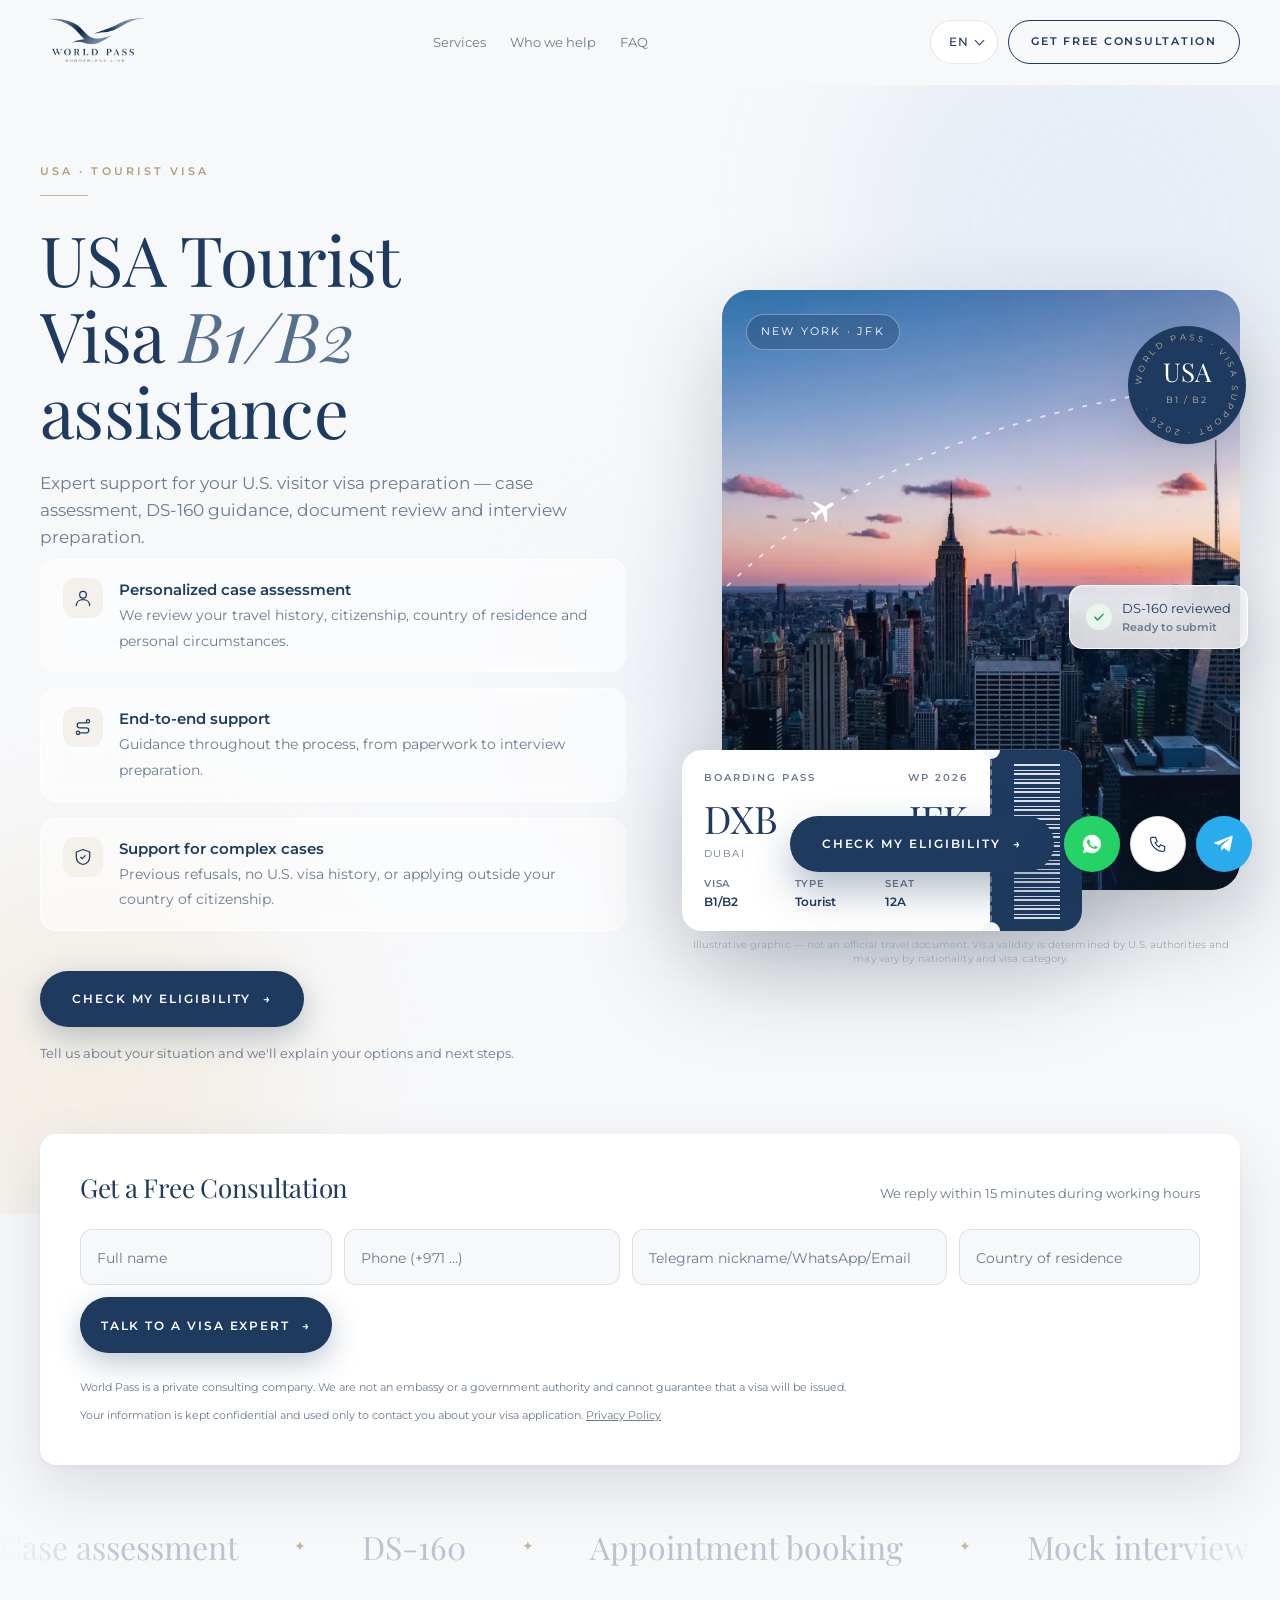
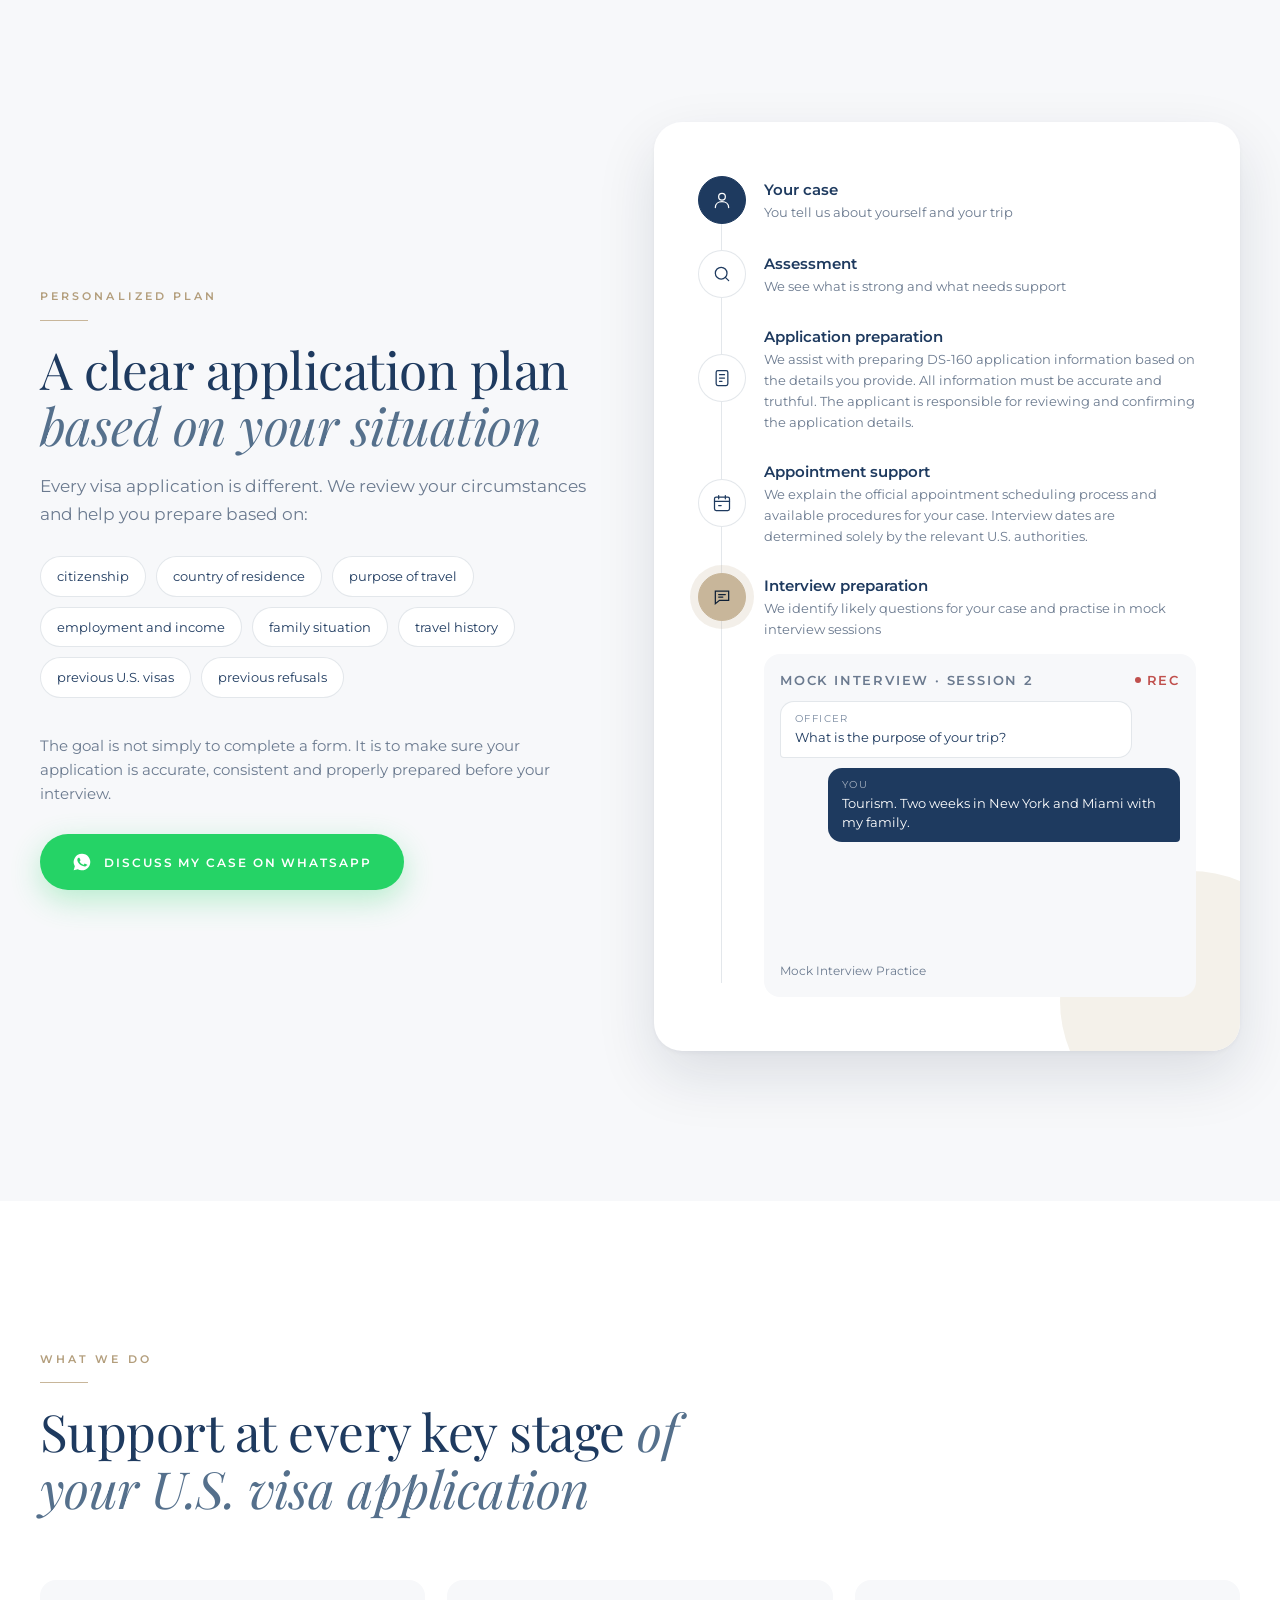
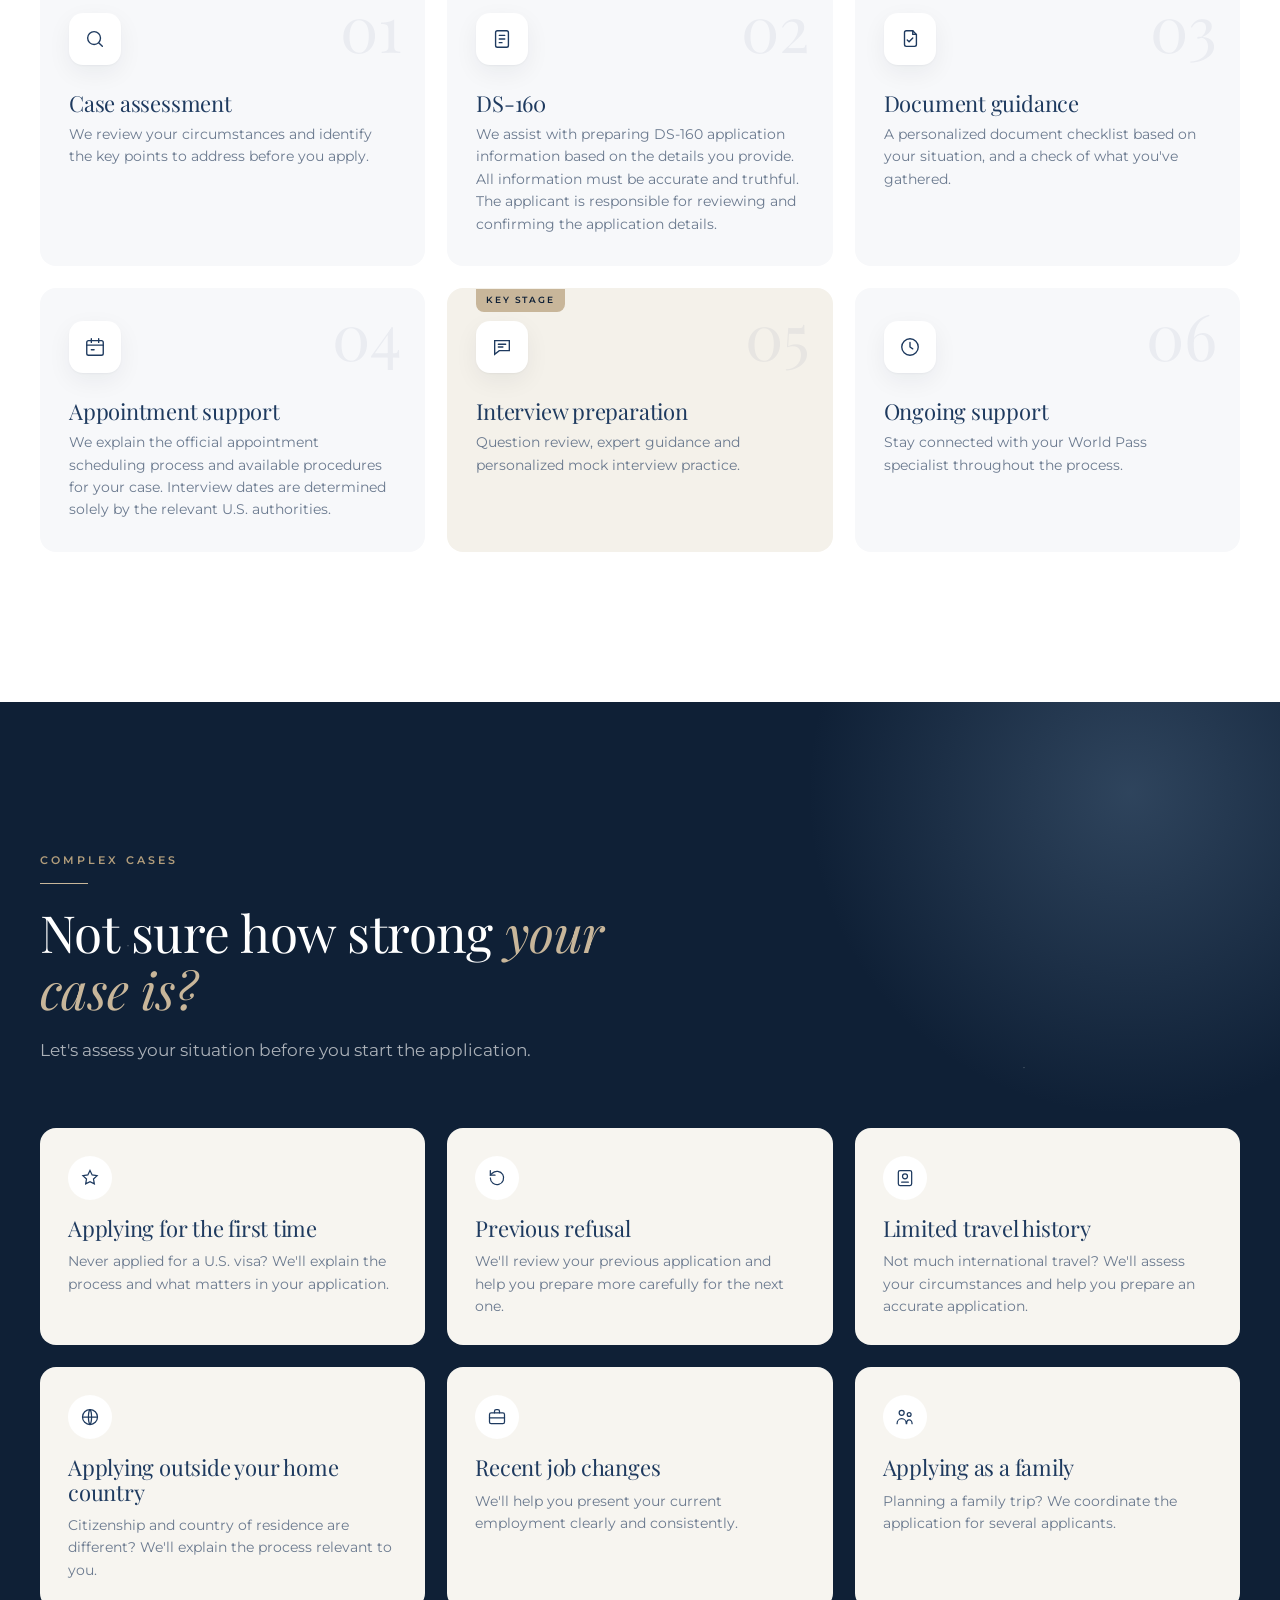
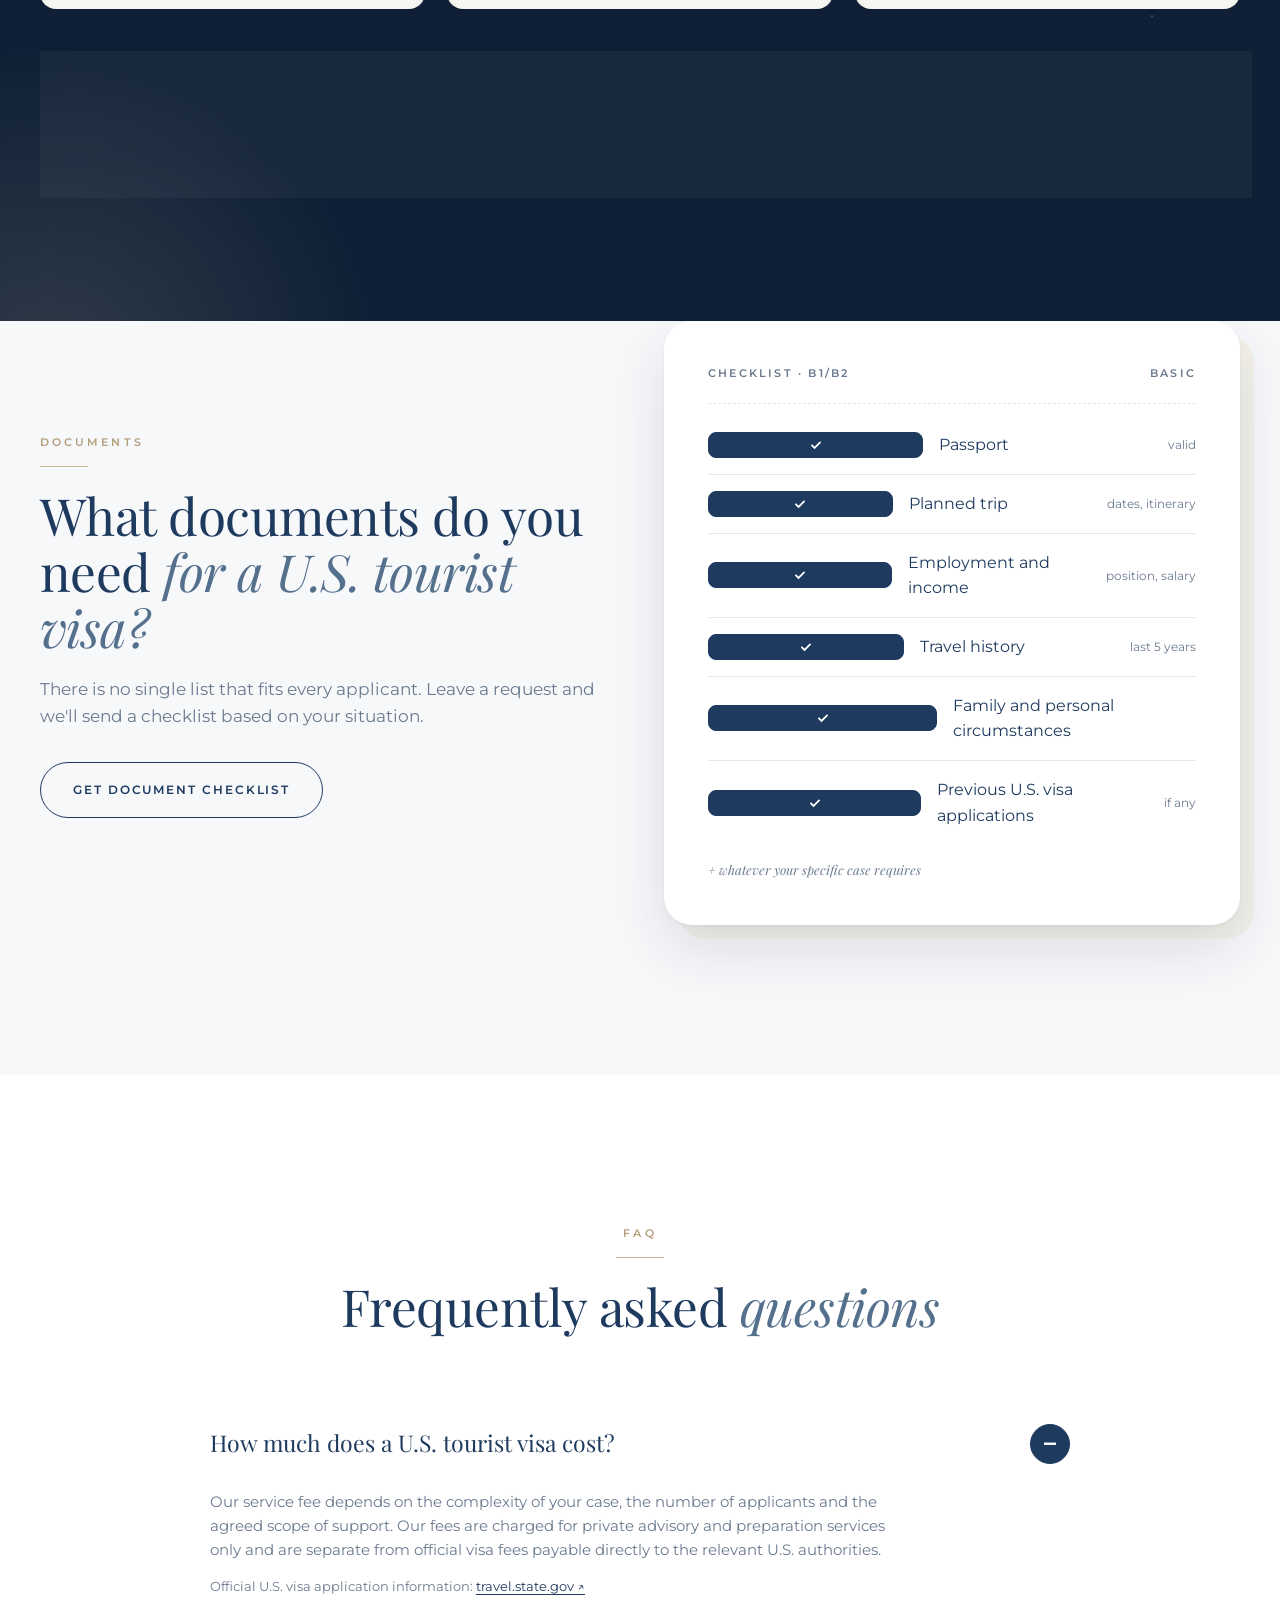
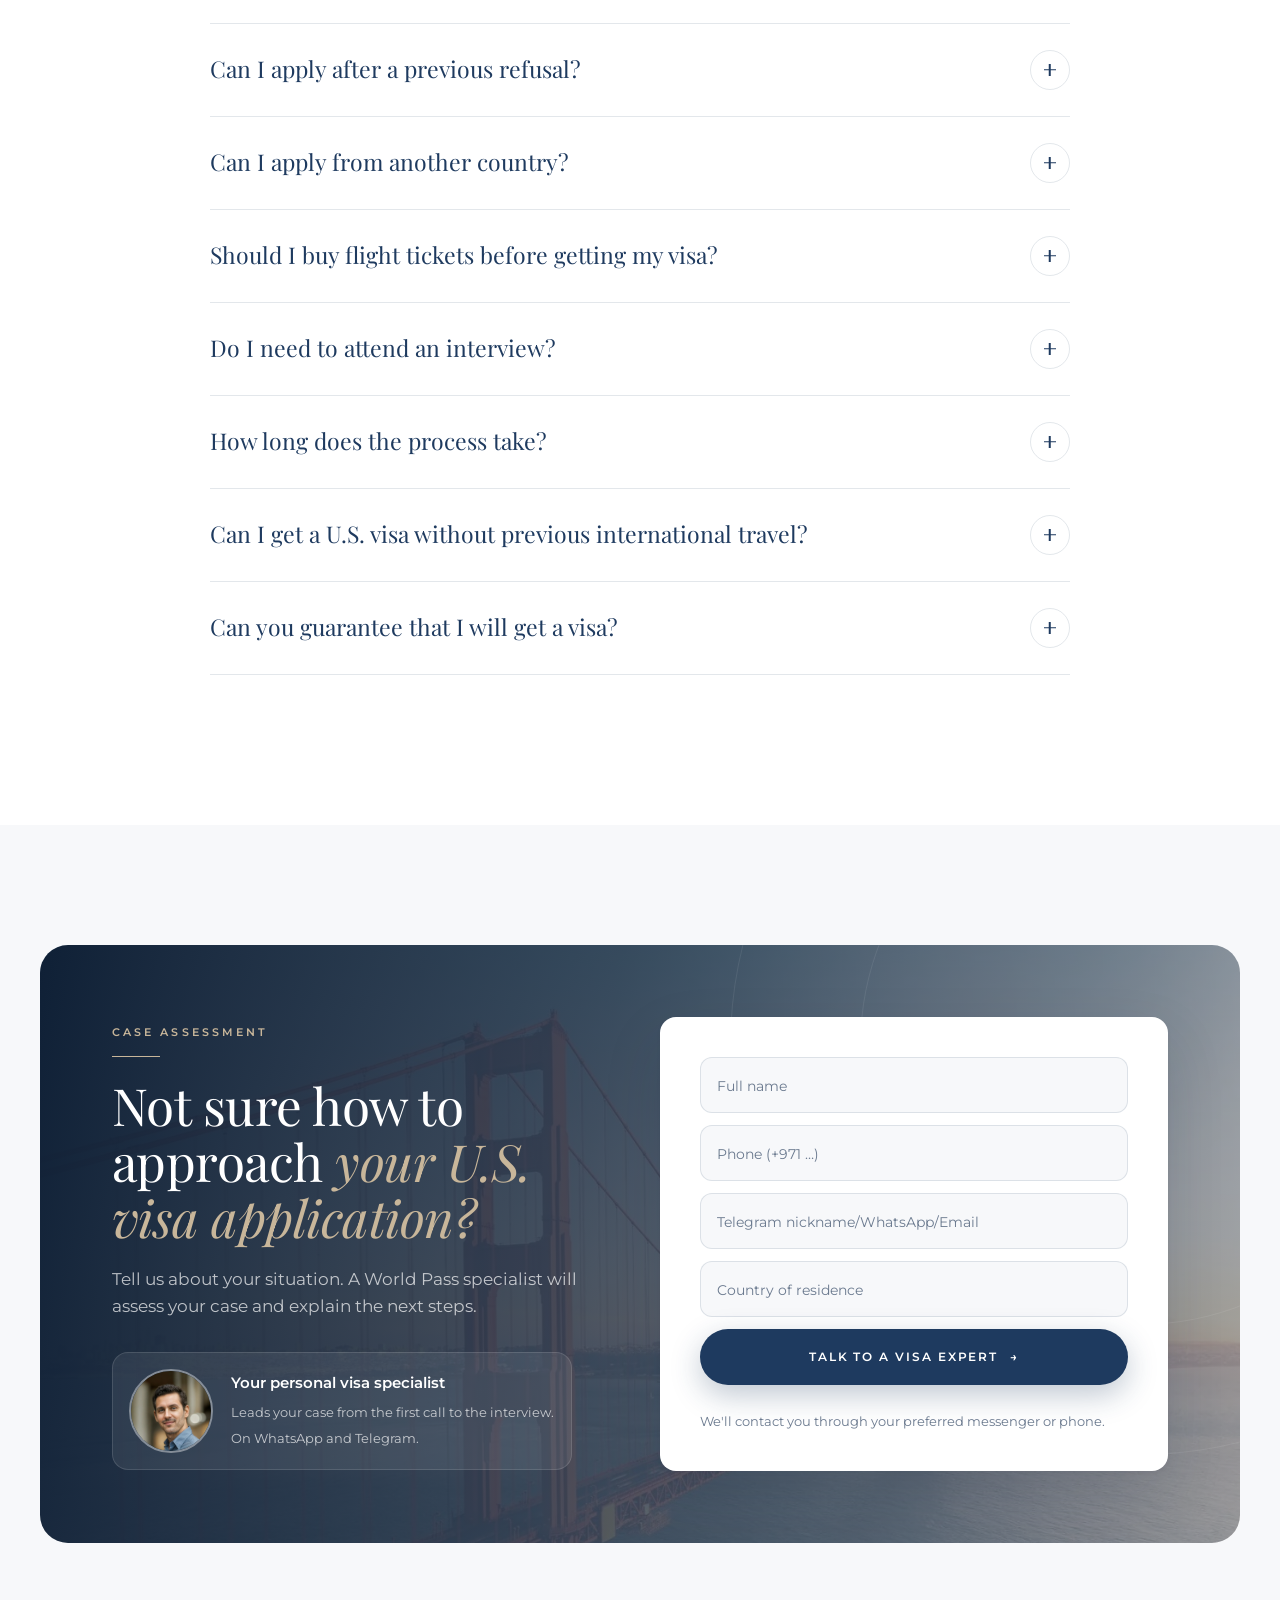
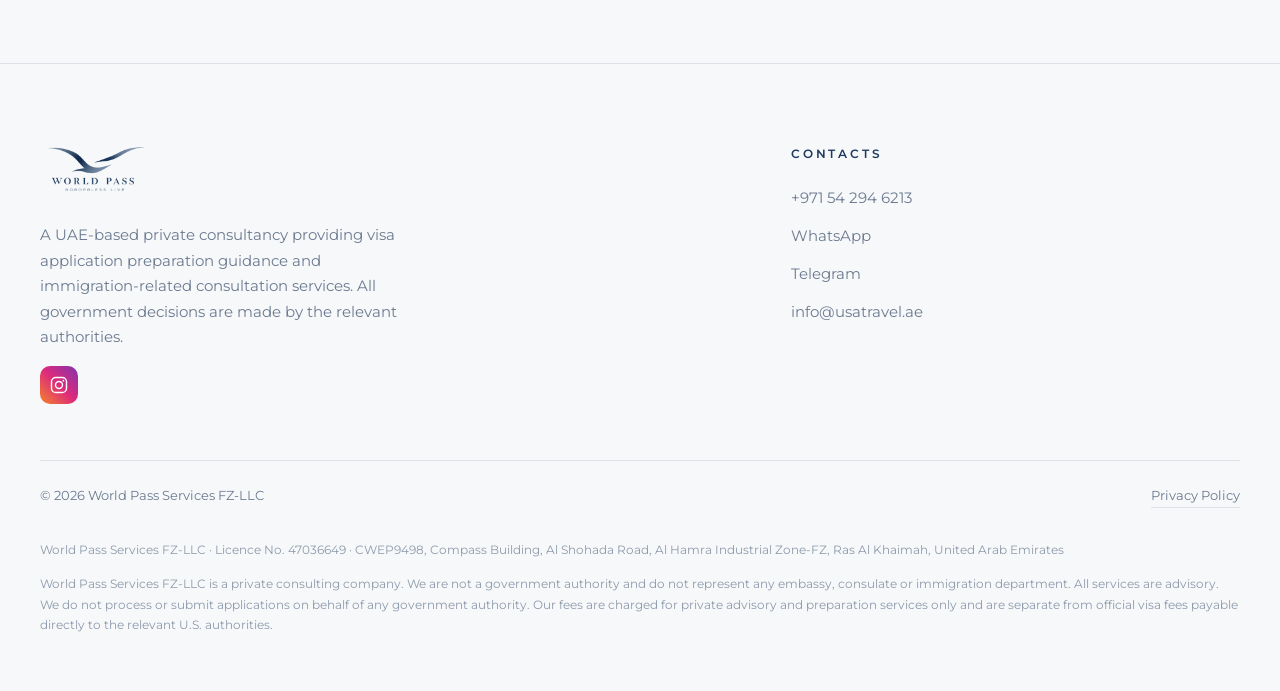
==== commit 2c2c715d: "Perf: bump mobile hero to 800px so DPR-2 phones actually select it The 640px candidate was just belo" ====
--- a/index.html
+++ b/index.html
@@ -117,7 +117,7 @@
   ]
 }
 </script>
-<link rel="preload" as="image" href="hero.webp" imagesrcset="hero-mobile.webp 640w, hero.webp 1000w" imagesizes="(max-width:1023px) 100vw, 50vw">
+<link rel="preload" as="image" href="hero.webp" imagesrcset="hero-mobile.webp 800w, hero.webp 1000w" imagesizes="(max-width:1023px) 100vw, 50vw">
 <link rel="icon" type="image/png" sizes="32x32" href="favicon-32.png">
 <link rel="icon" type="image/png" sizes="192x192" href="favicon-192.png">
 <link rel="apple-touch-icon" sizes="180x180" href="apple-touch-icon.png">
@@ -1035,7 +1035,7 @@
 
     <div class="visual enter h-visual" style="animation-delay:.3s" id="visual">
       <div class="layer sky" data-depth="10">
-        <img class="photo-bg" src="hero.webp" srcset="hero-mobile.webp 640w, hero.webp 1000w" sizes="(max-width:1023px) 100vw, 50vw" fetchpriority="high" decoding="async" alt="Manhattan skyline at sunset, Empire State Building">
+        <img class="photo-bg" src="hero.webp" srcset="hero-mobile.webp 800w, hero.webp 1000w" sizes="(max-width:1023px) 100vw, 50vw" fetchpriority="high" decoding="async" alt="Manhattan skyline at sunset, Empire State Building">
         <svg class="flight" viewBox="0 0 600 500" preserveAspectRatio="xMidYMid slice" fill="none">
           <path id="flightPath" d="M 40 300 C 160 150, 330 90, 570 70" stroke="rgba(255,255,255,.7)" stroke-width="1.5" stroke-dasharray="4 8"/>
           <g class="plane-g"><path transform="rotate(90) translate(-12,-12)" fill="#fff" d="M21 16v-2l-8-5V3.5a1.5 1.5 0 0 0-3 0V9l-8 5v2l8-2.5V19l-2 1.5V22l3.5-1 3.5 1v-1.5L13 19v-5.5z"/><animateMotion dur="9s" repeatCount="indefinite" rotate="auto" keyPoints="0;1" keyTimes="0;1" calcMode="linear"><mpath href="#flightPath"/></animateMotion></g>
